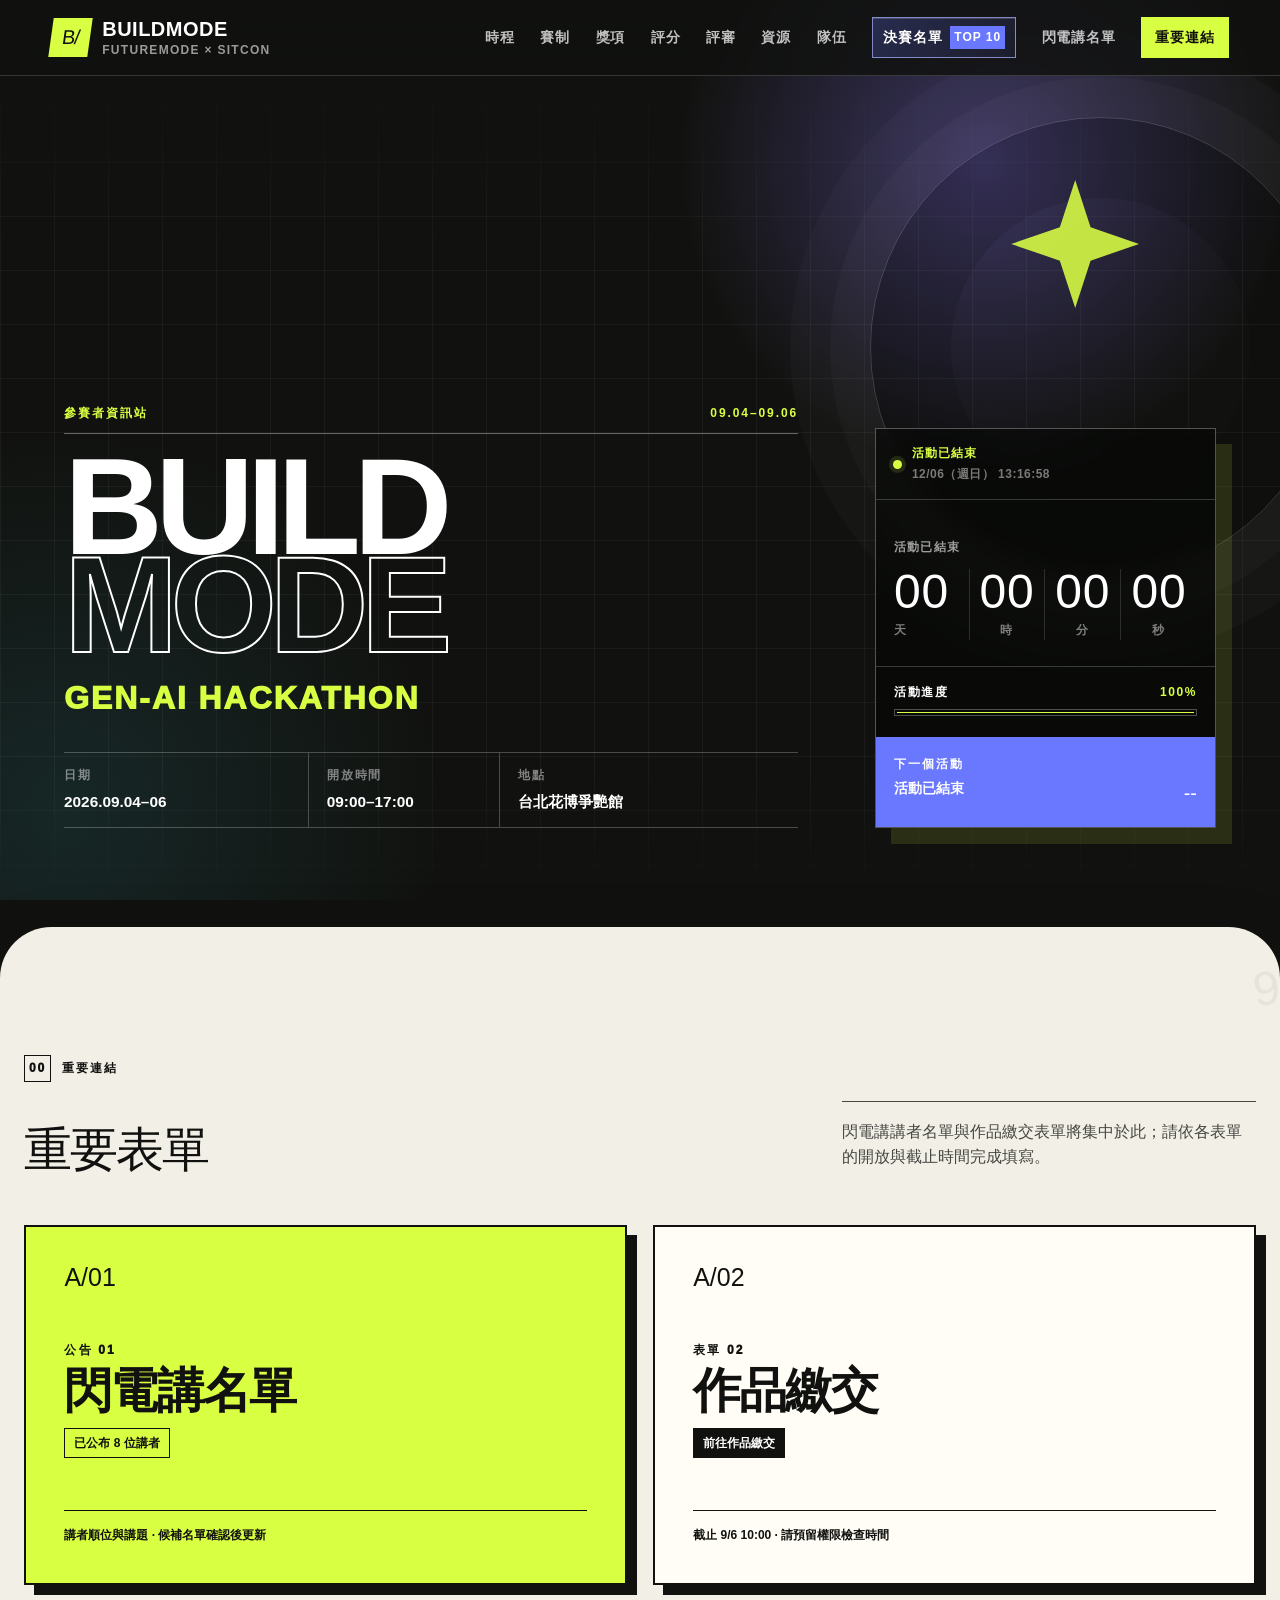
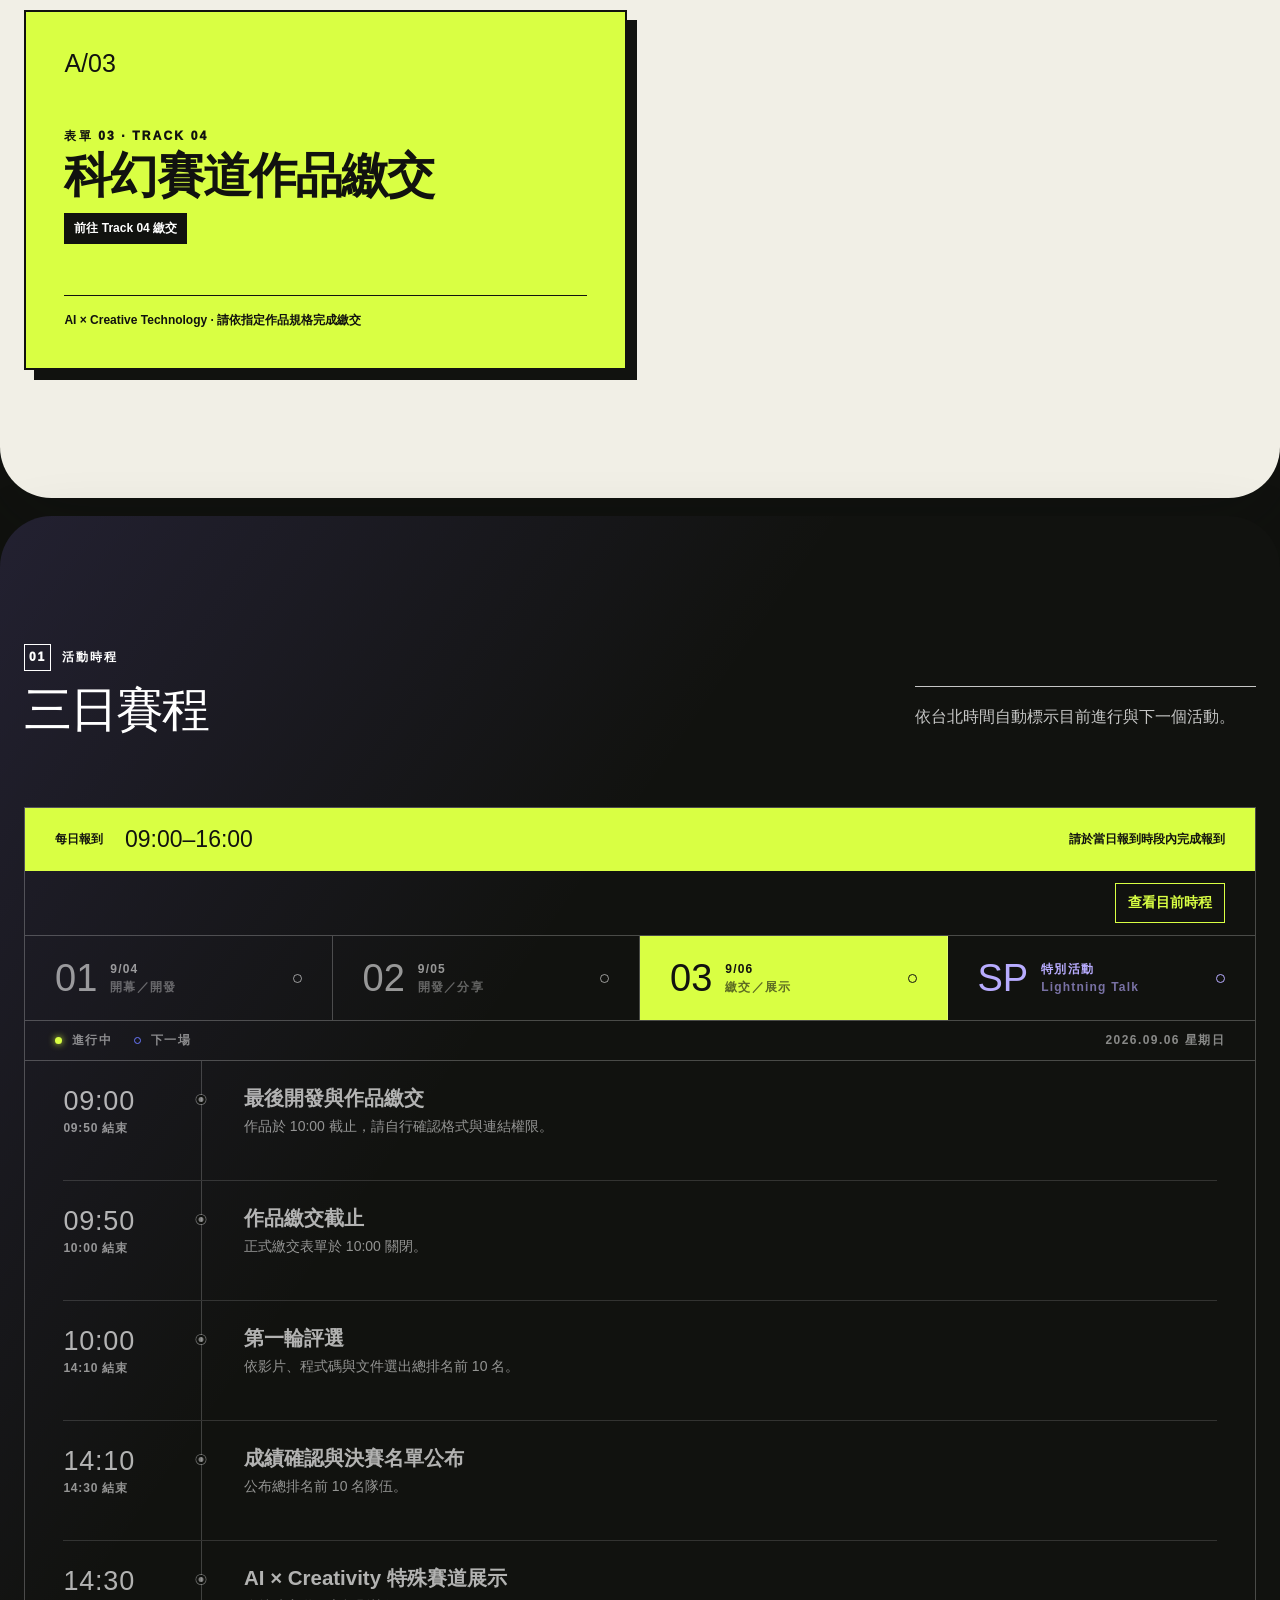
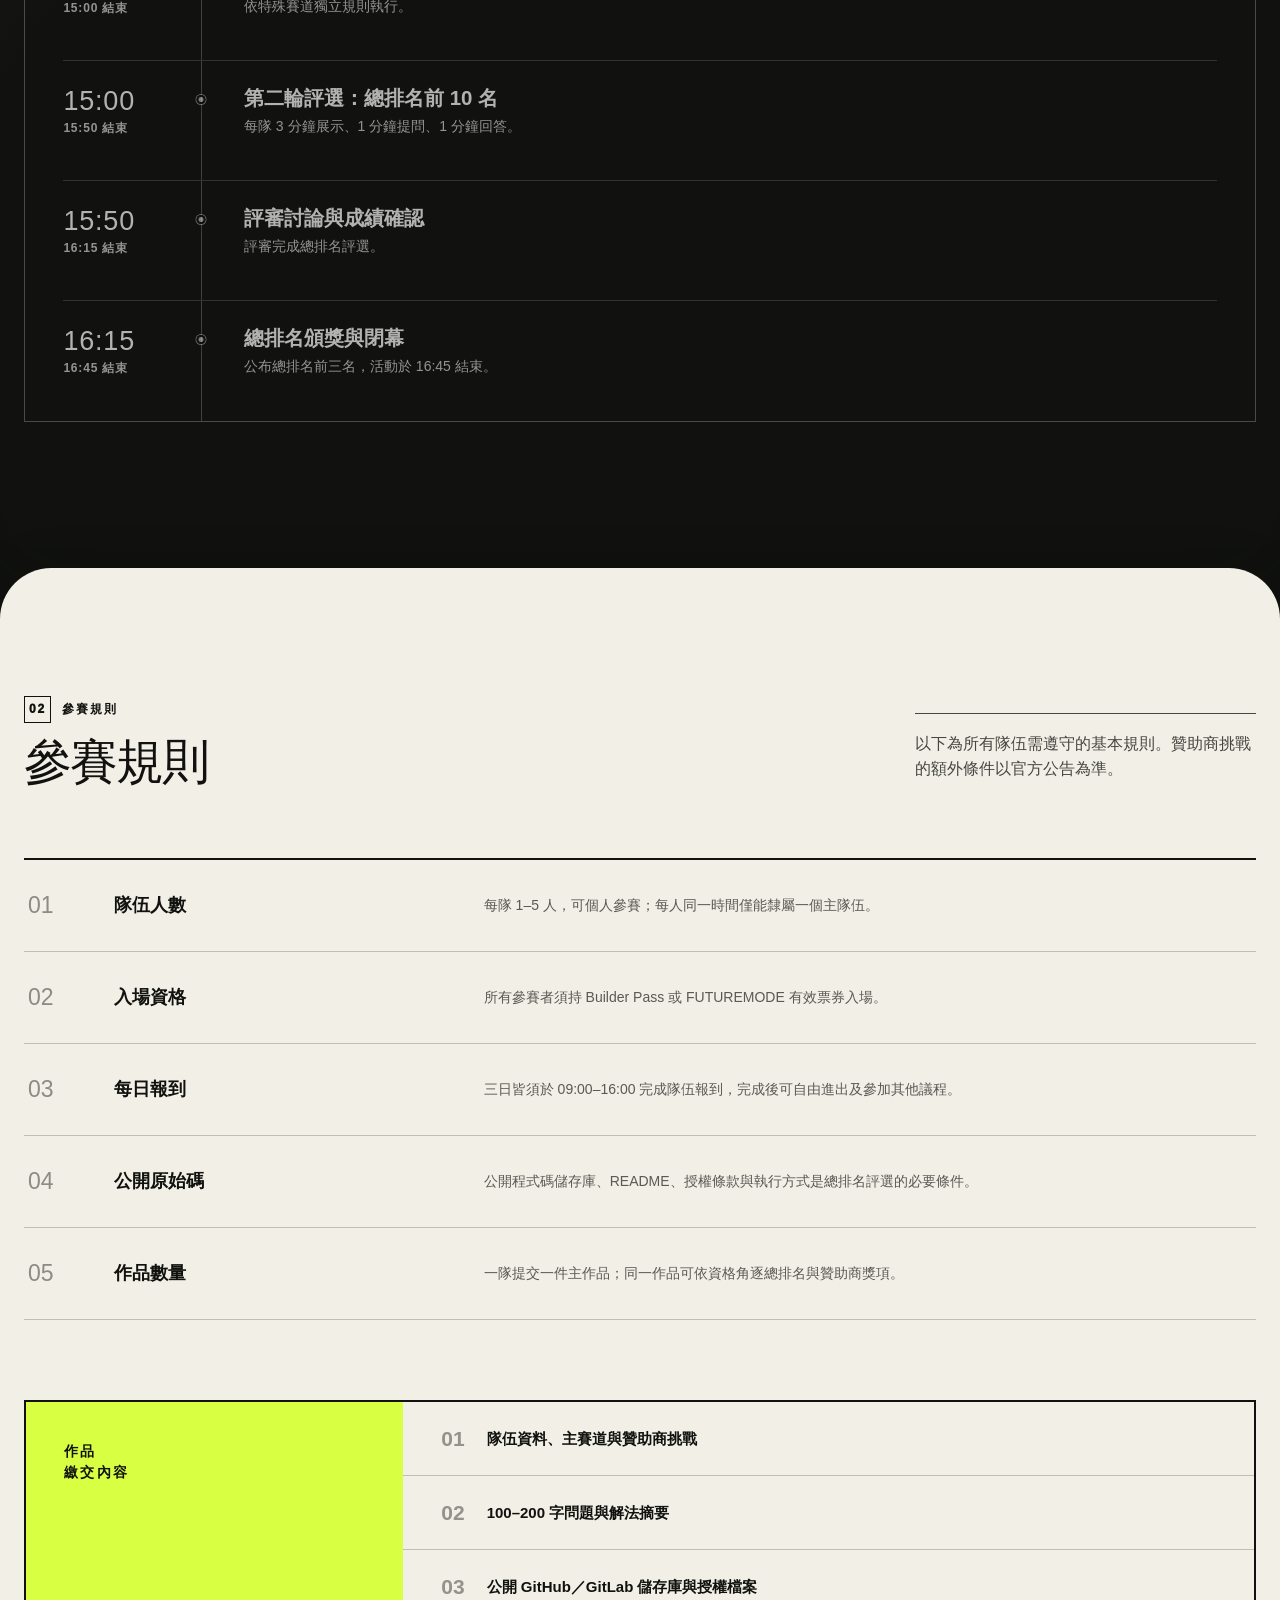
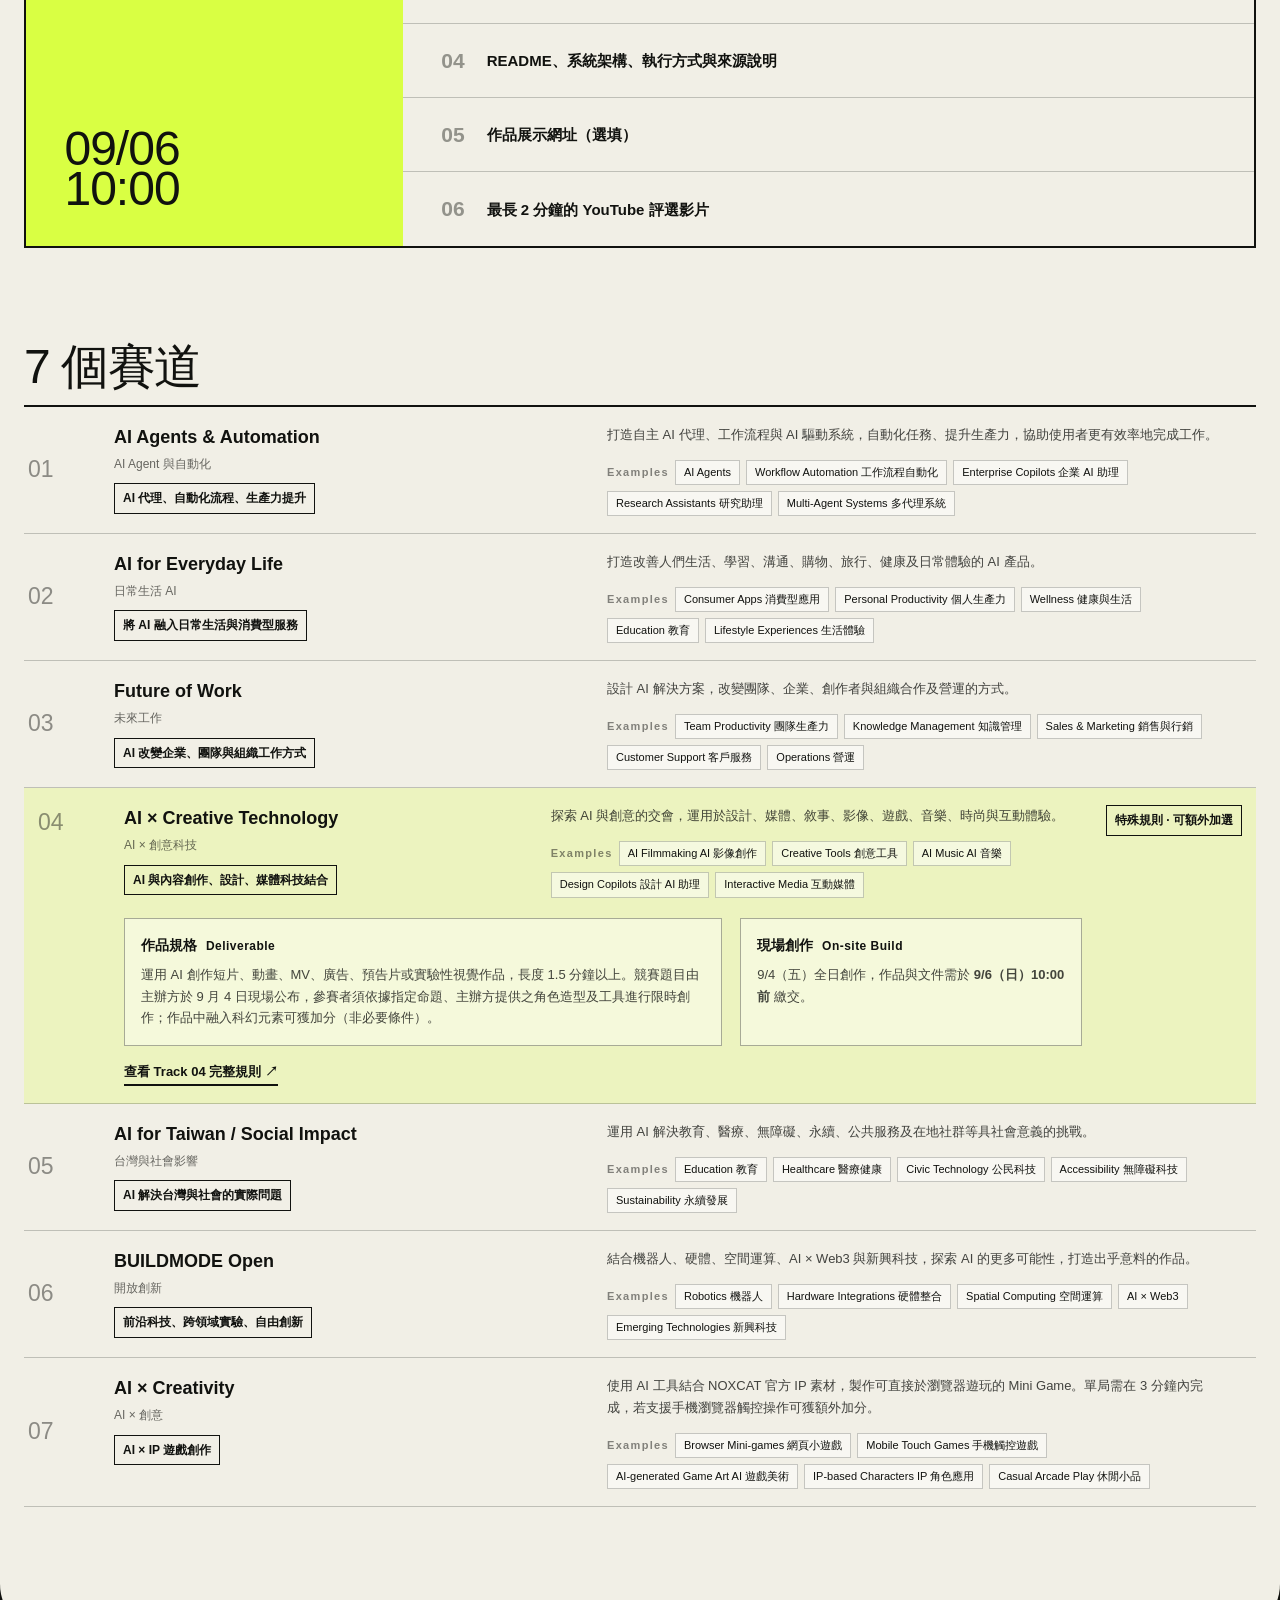
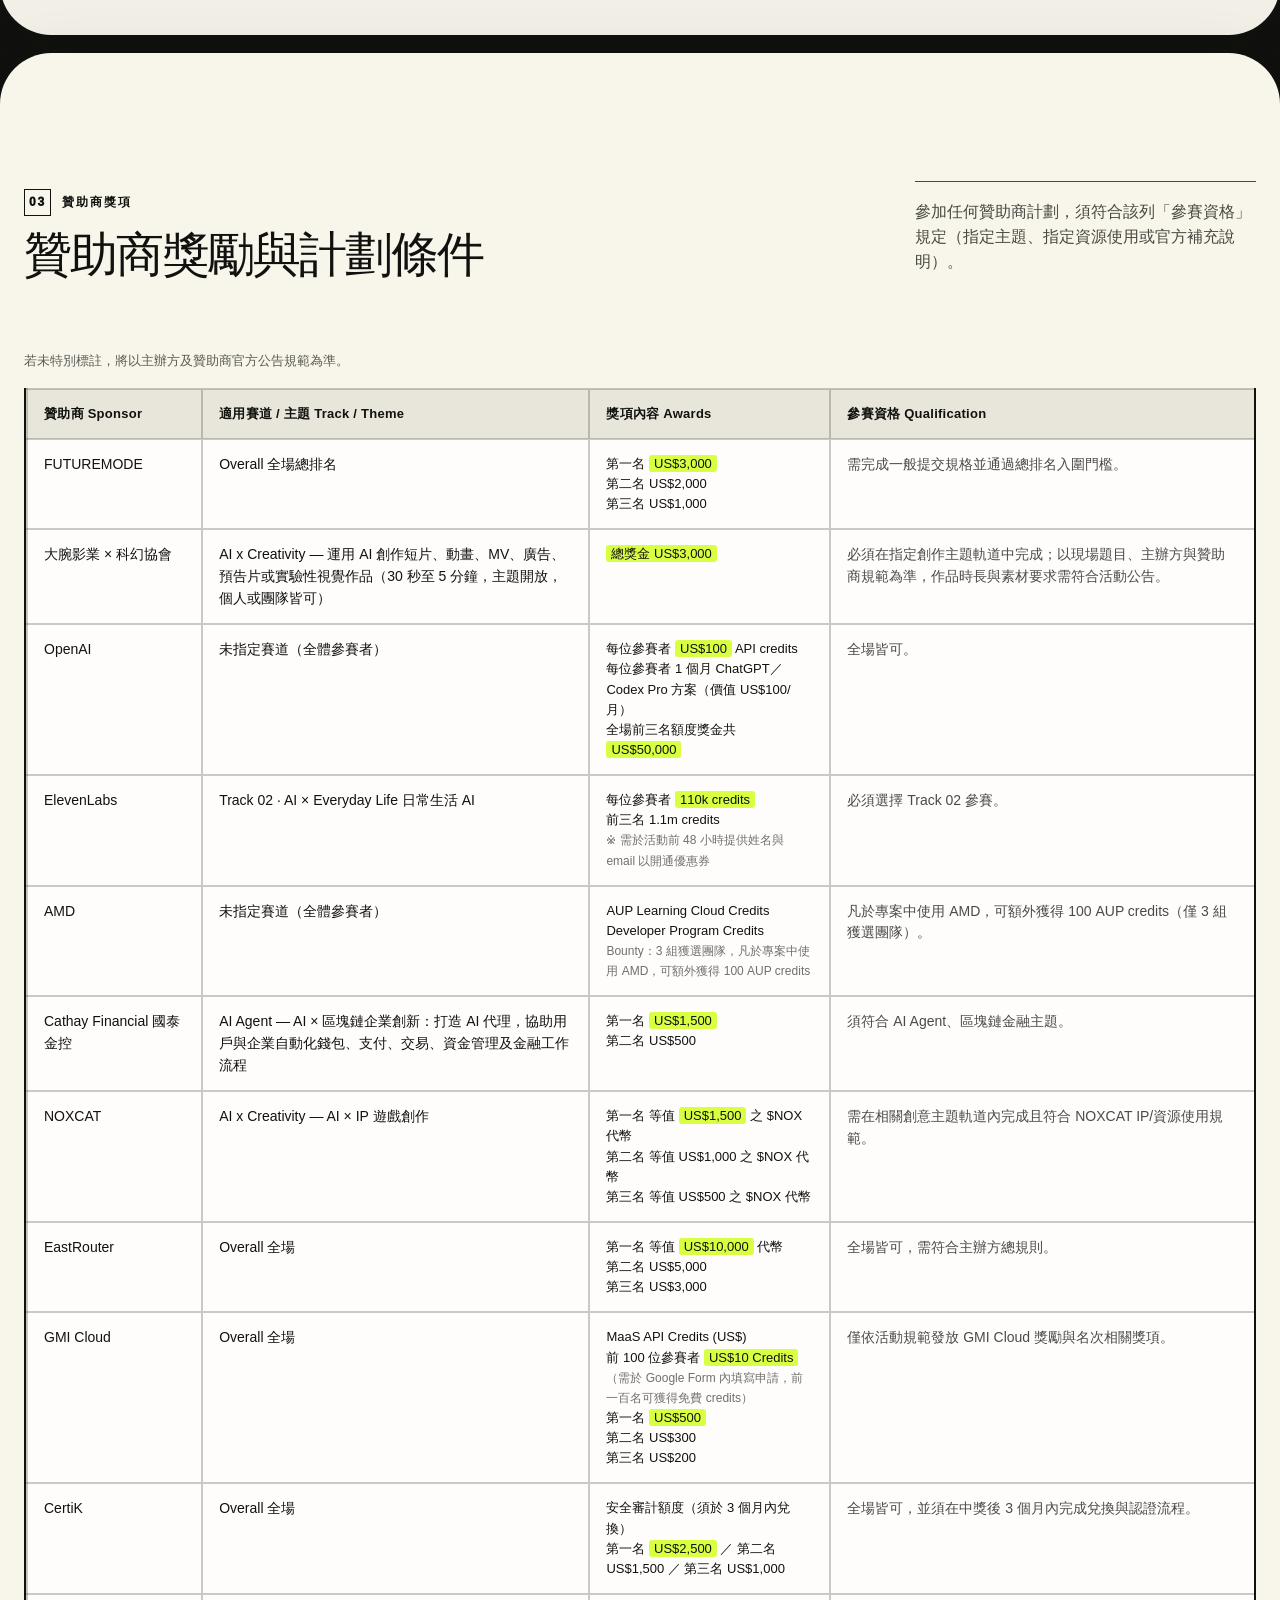
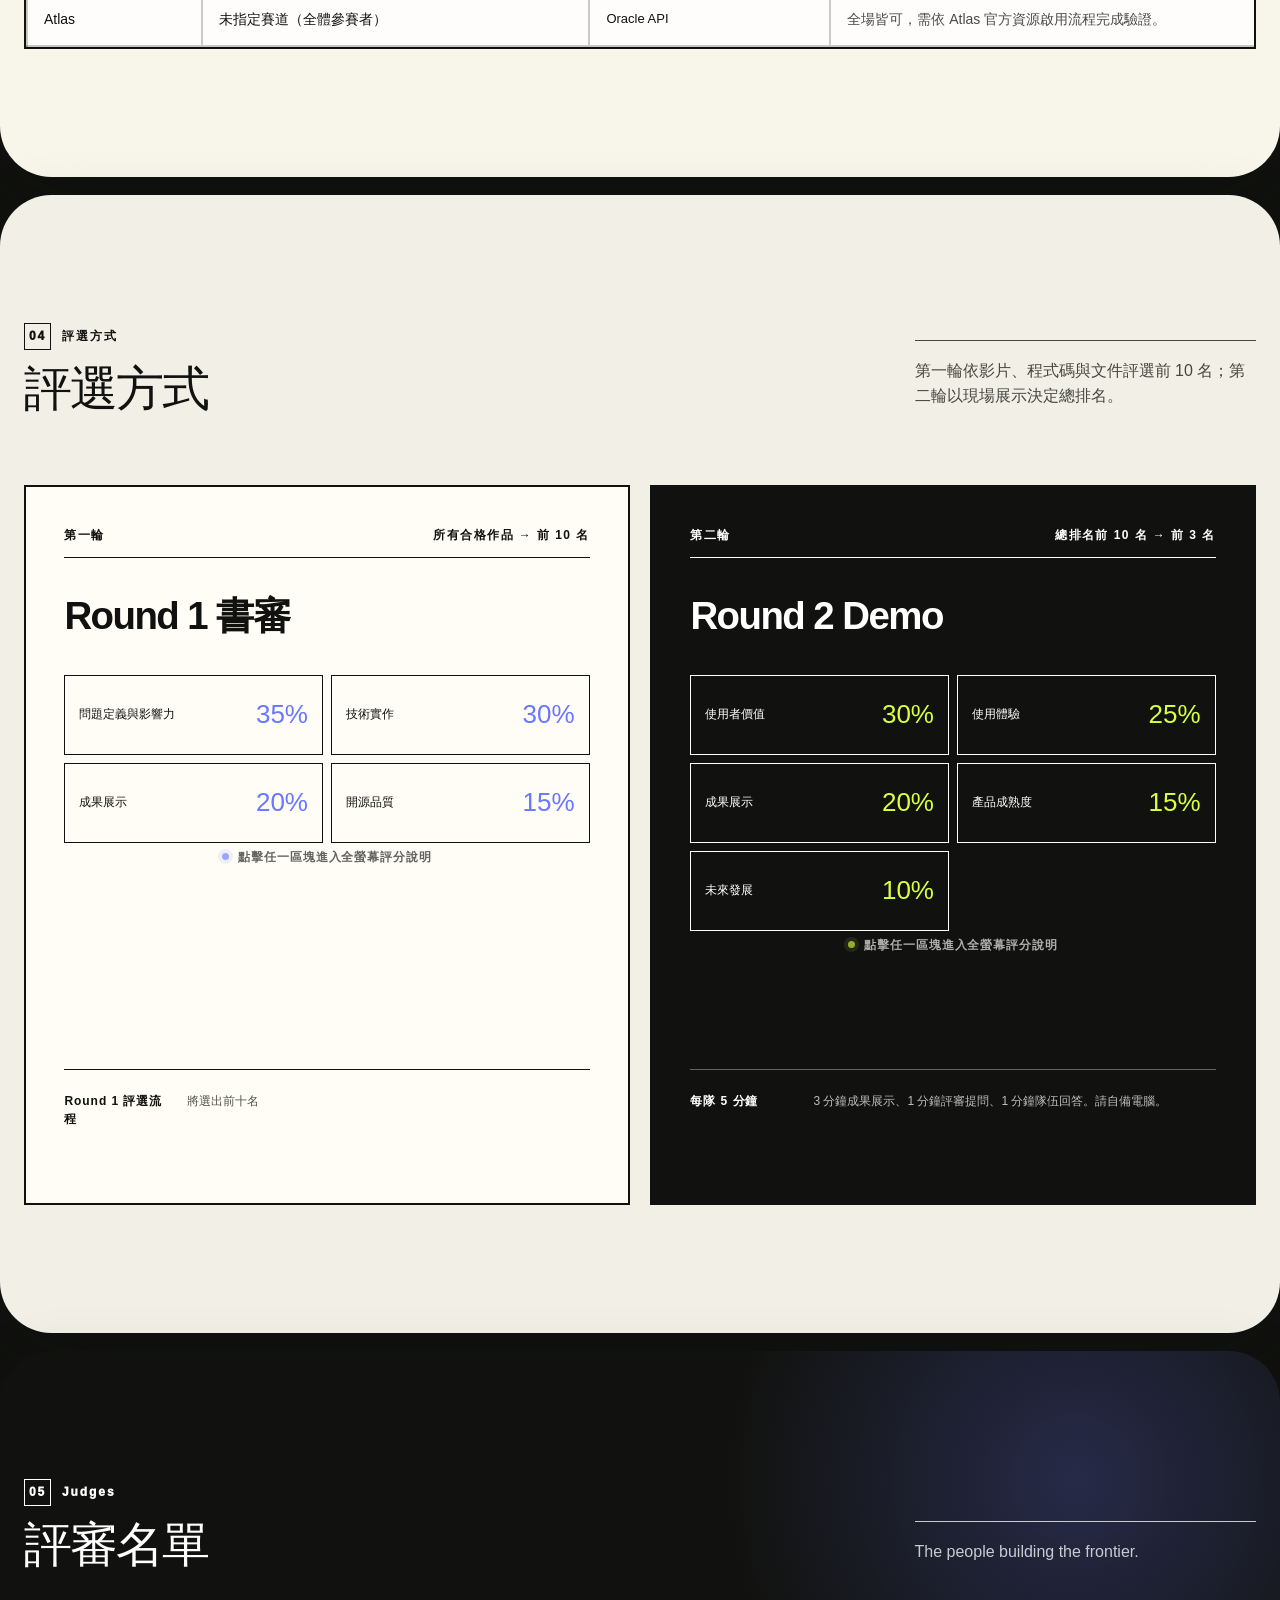
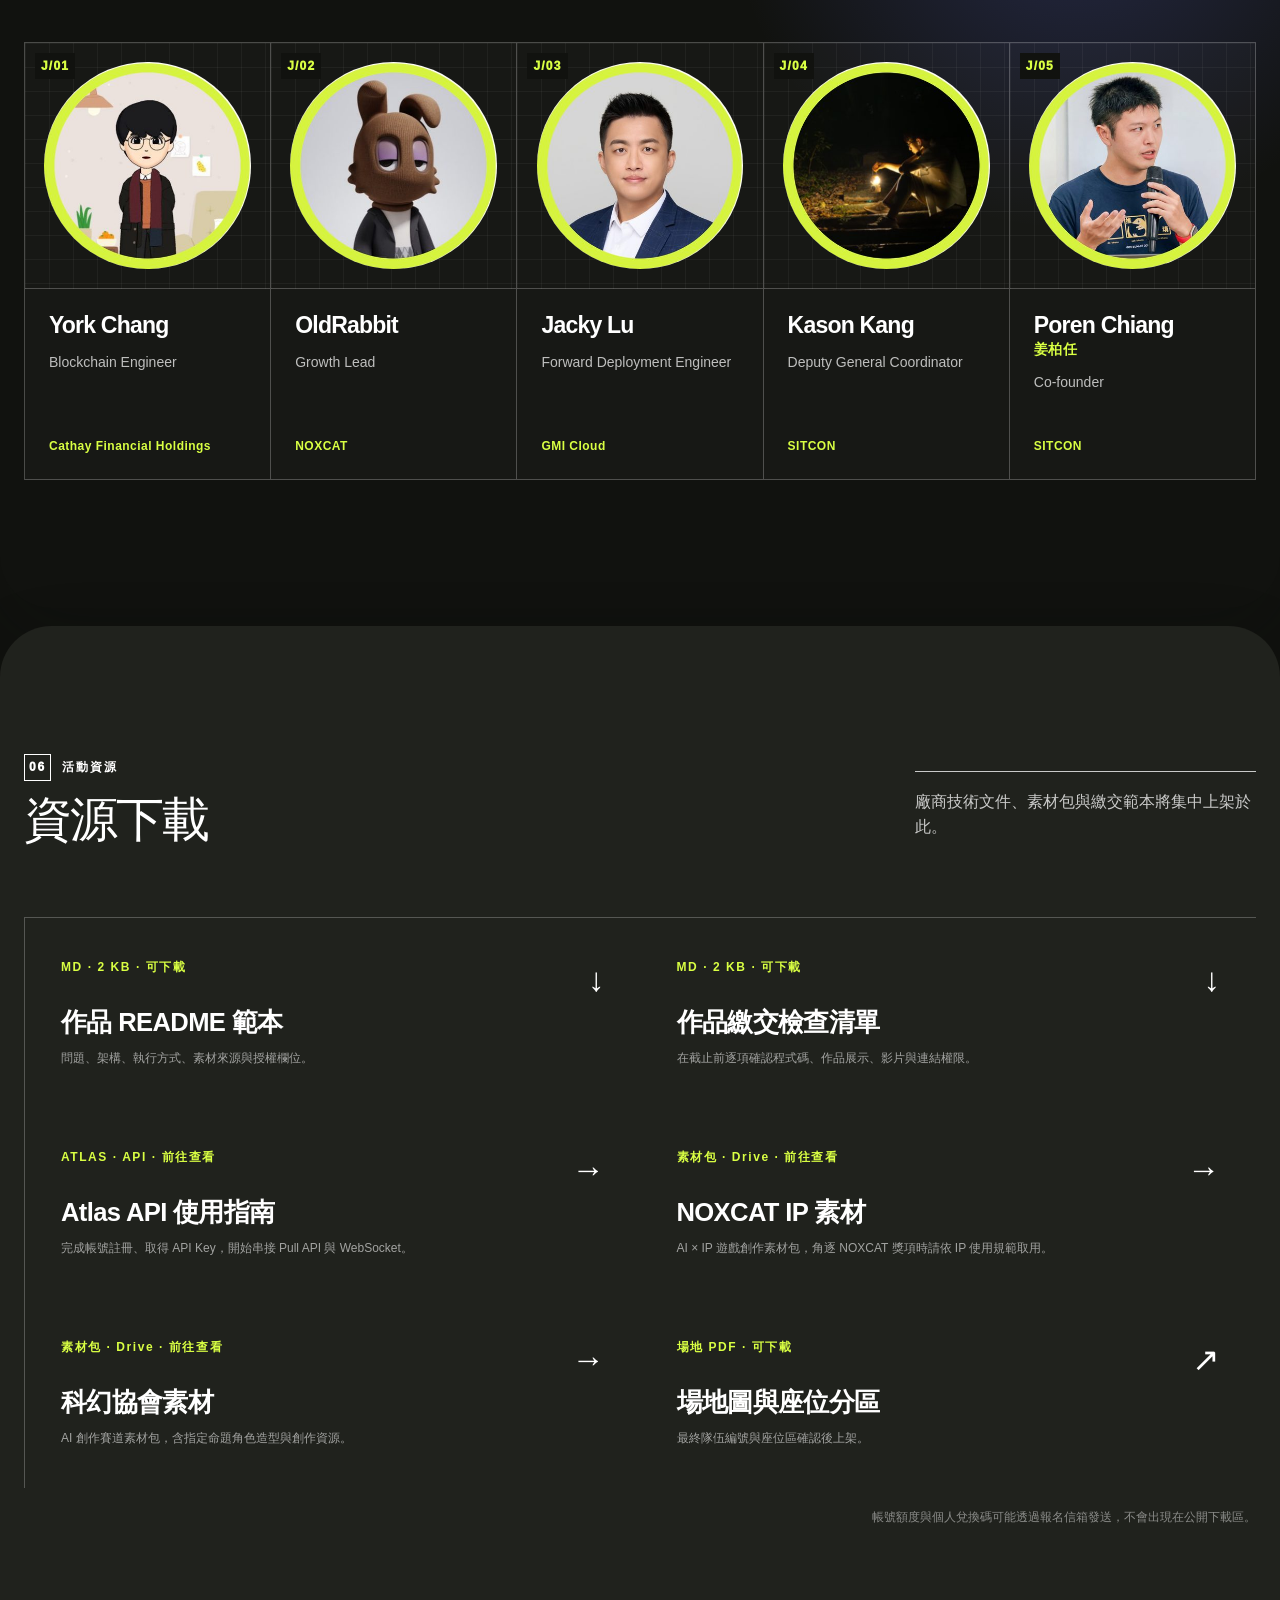
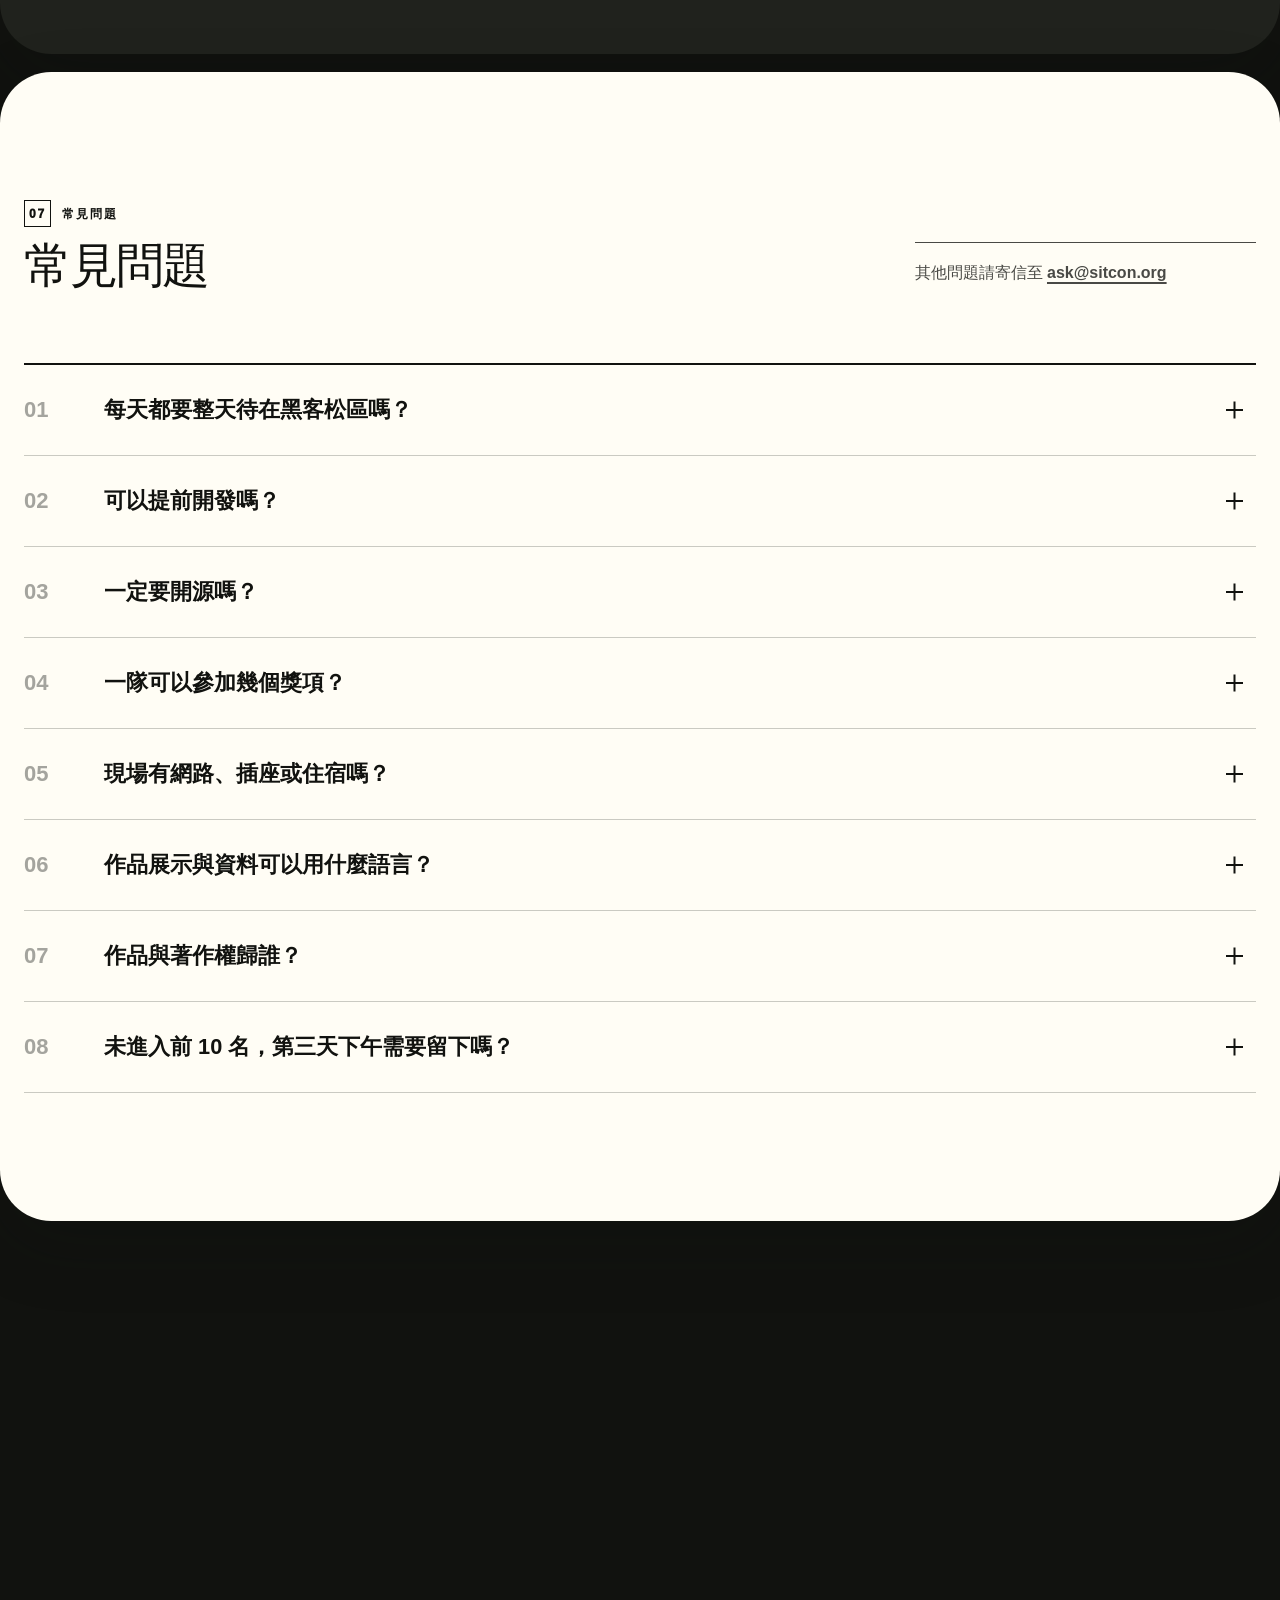
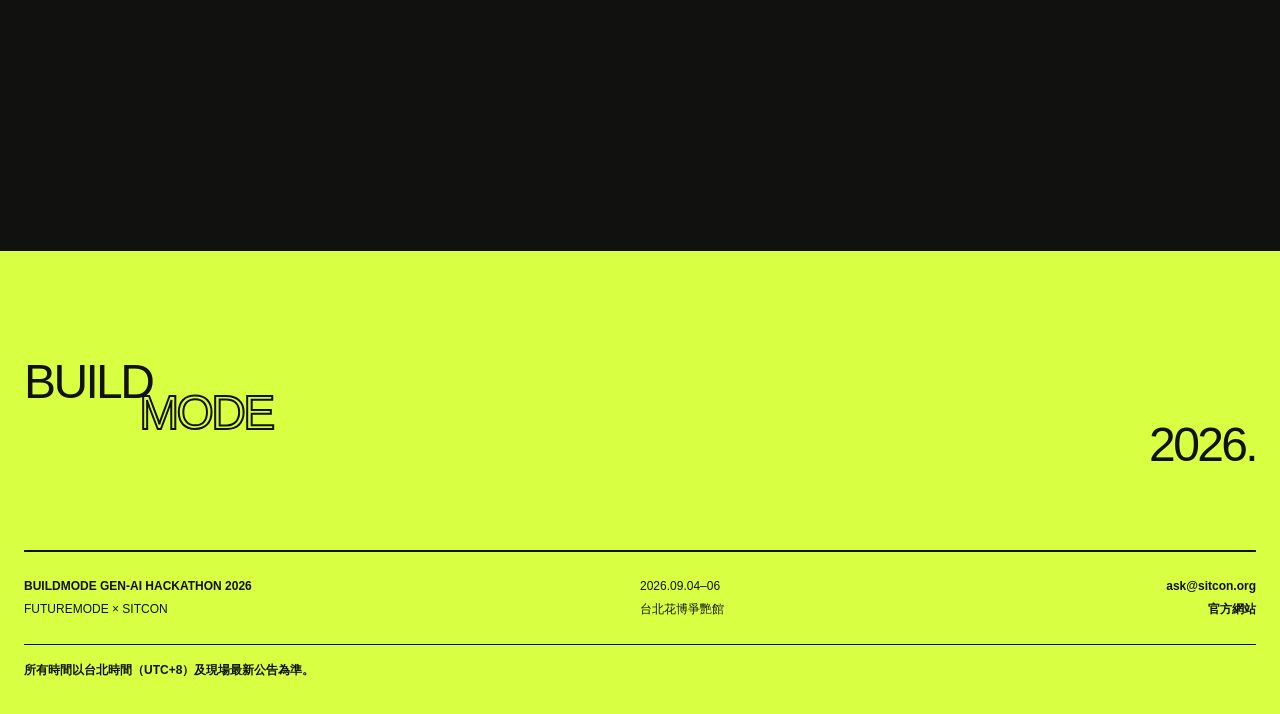
==== index.html @ 0ae7c97c "fix date" ====
<!doctype html>
<html lang="zh-Hant">
  <head>
    <meta charset="UTF-8" />
    <meta name="viewport" content="width=device-width, initial-scale=1.0" />
    <meta
      name="description"
      content="BUILDMODE GEN-AI HACKATHON 2026 參賽者資訊站：三日時程、賽制、評分、評審、隊伍與資源下載。"
    />
    <meta name="theme-color" content="#11120f" />
    <meta property="og:title" content="BUILDMODE GEN-AI HACKATHON 2026" />
    <meta
      property="og:description"
      content="9/4–9/6 台北花博爭艷館。掌握賽事進度、提交規格與現場公告。"
    />
    <title>BUILDMODE GEN-AI HACKATHON 2026｜參賽者資訊站</title>
    <link rel="stylesheet" href="styles.css" />
    <script
      src="https://cdn.jsdelivr.net/npm/animejs@4.2.2/dist/bundles/anime.umd.min.js"
      integrity="sha384-WxuE+98aTTR32yUCKdZWcpkcOiw9u2Hq1AiAnXM2Dts06K0D23kYXesJSuq1OeLZ"
      crossorigin="anonymous"
      defer
    ></script>
    <script
      src="https://cdn.jsdelivr.net/npm/lenis@1.3.11/dist/lenis.min.js"
      integrity="sha384-kdY9hFBPoAPpxcrLihsO3APivFOxtQwSeYdzFD5CIIfLurwhdMrEHhkQxZJDkxgk"
      crossorigin="anonymous"
      defer
    ></script>
    <script
      src="https://cdn.jsdelivr.net/npm/highcharts@12.4.0/highcharts.js"
      integrity="sha384-SuKJbNf5exCoReOrvlG2qOS0m8rykJbV/EpkAZqFMxqGrDETIdBotuMnz746cTPS"
      crossorigin="anonymous"
      defer
    ></script>
    <script
      src="https://cdn.jsdelivr.net/npm/highcharts@12.4.0/modules/accessibility.js"
      integrity="sha384-GZ7mS9ktCQqUKCJMHHXf3hoVyCAnzRCROYiveL6Xcs78weLv5/0by+jmYCz4CphX"
      crossorigin="anonymous"
      defer
    ></script>
    <script src="script.js" defer></script>
  </head>
  <body>
    <div id="boot-screen" class="boot-screen" aria-hidden="true" hidden>
      <div class="boot-meta"><span>FUTUREMODE × SITCON</span><span>2026</span></div>
      <strong>BUILDMODE</strong>
      <div class="boot-progress"><i></i></div>
      <small>活動資訊載入中</small>
    </div>
    <a class="skip-link" href="#main-content">跳至主要內容</a>

    <header class="site-header" data-header>
      <a class="brand" href="#top" aria-label="BUILDMODE 回到頁首">
        <span class="brand-mark" aria-hidden="true">B/</span>
        <span>
          <strong>BUILDMODE</strong>
          <small>FUTUREMODE × SITCON</small>
        </span>
      </a>
      <button class="menu-toggle" type="button" aria-expanded="false" aria-controls="site-nav">
        <span>MENU</span>
        <i aria-hidden="true"></i>
      </button>
      <nav id="site-nav" class="site-nav" aria-label="主要導覽" data-lenis-prevent>
        <a href="#schedule">時程</a>
        <a href="#rules">賽制</a>
        <a href="#bounties">獎項</a>
        <a href="#judging">評分</a>
        <a href="#judges">評審</a>
        <a href="#resources">資源</a>
        <a href="teams.html">隊伍</a>
        <a class="nav-finalists" href="finalists.html"><span>決賽名單</span><small>TOP 10</small></a>
        <a href="lightning.html">閃電講名單</a>
        <a class="nav-hot" href="#actions">重要連結</a>
      </nav>
    </header>

    <main id="main-content">
      <section id="top" class="hero" aria-labelledby="hero-title">
        <div class="hero-grid" aria-hidden="true"></div>
        <div class="hero-scan" aria-hidden="true"></div>
        <a class="anthem-easter-egg" href="anthem.html" aria-label="開啟 BUILDMODE 歌曲播放器"></a>
        <div class="hero-copy">
          <div class="eyebrow"><span>參賽者資訊站</span><span>09.04–09.06</span></div>
          <h1 id="hero-title">
            <span>BUILD</span><span>MODE</span>
            <em>GEN-AI HACKATHON</em>
          </h1>
          <div class="hero-meta" aria-label="活動資訊">
            <div><small>日期</small><strong>2026.09.04–06</strong></div>
            <div><small>開放時間</small><strong>09:00–17:00</strong></div>
            <div><small>地點</small><strong>台北花博爭艷館</strong></div>
          </div>
        </div>

        <aside class="mission-control" aria-label="賽事即時狀態">
          <div class="control-head">
            <span class="live-dot" aria-hidden="true"></span>
            <span id="event-phase">活動尚未開始</span>
            <time id="taipei-clock" datetime="">台北時間載入中</time>
          </div>
          <div class="countdown" id="countdown">
            <span class="countdown-label">距離第一天開場</span>
            <div class="countdown-units">
              <span><b data-count="days">00</b><small>天</small></span>
              <span><b data-count="hours">00</b><small>時</small></span>
              <span><b data-count="minutes">00</b><small>分</small></span>
              <span><b data-count="seconds">00</b><small>秒</small></span>
            </div>
          </div>
          <div class="event-progress">
            <div><span>活動進度</span><b id="progress-value">0%</b></div>
            <div class="progress-track"><i id="progress-bar"></i></div>
          </div>
          <a class="next-up" href="#schedule">
            <small>下一個活動</small>
            <strong id="next-event">讀取賽程中</strong>
            <span id="next-event-time">--:--</span>
          </a>
        </aside>
      </section>

      <div class="portal-stack scroll-stack" data-scroll-stack>
        <div class="scroll-stack-inner">
      <section id="actions" class="action-zone section-pad scroll-stack-card" aria-labelledby="actions-title">
        <div class="section-kicker"><span>00</span> 重要連結</div>
        <div class="action-heading">
          <div>
          <h2 id="actions-title">重要表單</h2>
        </div>
          <p>
            閃電講講者名單與作品繳交表單將集中於此；請依各表單的開放與截止時間完成填寫。
          </p>
        </div>
        <div class="action-grid">
          <a class="action-card action-card--acid" href="lightning.html">
            <span class="action-no">A/01</span>
            <span class="action-main">
              <small>公告 01</small>
              <strong>閃電講名單</strong>
              <em>已公布 8 位講者</em>
            </span>
            <span class="action-meta">講者順位與講題 · 候補名單確認後更新</span>
          </a>
          <a id="submission-action" class="action-card action-card--orange" href="#" aria-disabled="true">
            <span class="action-no">A/02</span>
            <span class="action-main">
              <small>表單 02</small>
              <strong>作品繳交</strong>
              <em data-action-state>12:30 開放 · 倒數</em>
            </span>
            <span class="action-meta">截止 9/6 10:00 · 請預留權限檢查時間</span>
          </a>
          <a id="track4-submission-action" class="action-card action-card--acid" href="#" aria-disabled="true">
            <span class="action-no">A/03</span>
            <span class="action-main">
              <small>表單 03 · TRACK 04</small>
              <strong>科幻賽道作品繳交</strong>
              <em data-action-state>12:30 開放 · 倒數</em>
            </span>
            <span class="action-meta">AI × Creative Technology · 請依指定作品規格完成繳交</span>
          </a>
        </div>
      </section>

      <section id="schedule" class="schedule section-pad scroll-stack-card" aria-labelledby="schedule-title">
        <div class="section-heading section-heading--light">
          <div>
            <div class="section-kicker"><span>01</span> 活動時程</div>
            <h2 id="schedule-title">三日賽程</h2>
          </div>
          <p>依台北時間自動標示目前進行與下一個活動。</p>
        </div>
        <div class="schedule-shell">
          <div class="schedule-notice">
            <strong>每日報到</strong><b>09:00–16:00</b><span>請於當日報到時段內完成報到</span>
          </div>
          <div class="schedule-controls">
            <button id="schedule-now" type="button">查看目前時程</button>
          </div>
          <div id="day-tabs" class="day-tabs" role="tablist" aria-label="選擇活動日期"></div>
          <div class="schedule-statusbar">
            <span><i class="legend-live"></i> 進行中</span>
            <span><i class="legend-next"></i> 下一場</span>
            <span id="schedule-date">2026.09.04 FRI</span>
          </div>
          <div id="timeline" class="timeline" role="tabpanel"></div>
        </div>
      </section>

      <section id="rules" class="rules section-pad scroll-stack-card" aria-labelledby="rules-title">
        <div class="section-heading">
          <div>
            <div class="section-kicker"><span>02</span> 參賽規則</div>
            <h2 id="rules-title">參賽規則</h2>
          </div>
          <p>以下為所有隊伍需遵守的基本規則。贊助商挑戰的額外條件以官方公告為準。</p>
        </div>
        <ul class="rule-list">
          <li><span>01</span><strong>隊伍人數</strong><p>每隊 1–5 人，可個人參賽；每人同一時間僅能隸屬一個主隊伍。</p></li>
          <li><span>02</span><strong>入場資格</strong><p>所有參賽者須持 Builder Pass 或 FUTUREMODE 有效票券入場。</p></li>
          <li><span>03</span><strong>每日報到</strong><p>三日皆須於 09:00–16:00 完成隊伍報到，完成後可自由進出及參加其他議程。</p></li>
          <li><span>04</span><strong>公開原始碼</strong><p>公開程式碼儲存庫、README、授權條款與執行方式是總排名評選的必要條件。</p></li>
          <li><span>05</span><strong>作品數量</strong><p>一隊提交一件主作品；同一作品可依資格角逐總排名與贊助商獎項。</p></li>
        </ul>

        <div class="submission-spec">
          <div class="spec-title">
            <span>作品<br />繳交內容</span>
            <b>09/06<br />10:00</b>
          </div>
          <ol>
            <li><span>01</span>隊伍資料、主賽道與贊助商挑戰</li>
            <li><span>02</span>100–200 字問題與解法摘要</li>
            <li><span>03</span>公開 GitHub／GitLab 儲存庫與授權檔案</li>
            <li><span>04</span>README、系統架構、執行方式與來源說明</li>
            <li><span>05</span>作品展示網址（選填）</li>
            <li><span>06</span>最長 2 分鐘的 YouTube 評選影片</li>
          </ol>
        </div>

        <div class="tracks" aria-labelledby="tracks-title">
          <div class="tracks-head">
            <h3 id="tracks-title">7 個賽道</h3>
          </div>
          <ol class="track-list">
            <li>
              <b>01</b>
              <div class="track-cell">
                <div>
                  <h4>AI Agents &amp; Automation</h4>
                  <p>AI Agent 與自動化</p>
                  <em>AI 代理、自動化流程、生產力提升</em>
                </div>
                <div class="track-desc">
                  <p>打造自主 AI 代理、工作流程與 AI 驅動系統，自動化任務、提升生產力，協助使用者更有效率地完成工作。</p>
                  <div class="track-examples">
                    <small>Examples</small>
                    <span>AI Agents</span>
                    <span>Workflow Automation 工作流程自動化</span>
                    <span>Enterprise Copilots 企業 AI 助理</span>
                    <span>Research Assistants 研究助理</span>
                    <span>Multi-Agent Systems 多代理系統</span>
                  </div>
                </div>
              </div>
            </li>
            <li>
              <b>02</b>
              <div class="track-cell">
                <div>
                  <h4>AI for Everyday Life</h4>
                  <p>日常生活 AI</p>
                  <em>將 AI 融入日常生活與消費型服務</em>
                </div>
                <div class="track-desc">
                  <p>打造改善人們生活、學習、溝通、購物、旅行、健康及日常體驗的 AI 產品。</p>
                  <div class="track-examples">
                    <small>Examples</small>
                    <span>Consumer Apps 消費型應用</span>
                    <span>Personal Productivity 個人生產力</span>
                    <span>Wellness 健康與生活</span>
                    <span>Education 教育</span>
                    <span>Lifestyle Experiences 生活體驗</span>
                  </div>
                </div>
              </div>
            </li>
            <li>
              <b>03</b>
              <div class="track-cell">
                <div>
                  <h4>Future of Work</h4>
                  <p>未來工作</p>
                  <em>AI 改變企業、團隊與組織工作方式</em>
                </div>
                <div class="track-desc">
                  <p>設計 AI 解決方案，改變團隊、企業、創作者與組織合作及營運的方式。</p>
                  <div class="track-examples">
                    <small>Examples</small>
                    <span>Team Productivity 團隊生產力</span>
                    <span>Knowledge Management 知識管理</span>
                    <span>Sales &amp; Marketing 銷售與行銷</span>
                    <span>Customer Support 客戶服務</span>
                    <span>Operations 營運</span>
                  </div>
                </div>
              </div>
            </li>
            <li class="is-special">
              <b>04</b>
              <div class="track-special-content">
                <div class="track-cell">
                  <div>
                    <h4>AI × Creative Technology</h4>
                    <p>AI × 創意科技</p>
                    <em>AI 與內容創作、設計、媒體科技結合</em>
                  </div>
                  <div class="track-desc">
                    <p>探索 AI 與創意的交會，運用於設計、媒體、敘事、影像、遊戲、音樂、時尚與互動體驗。</p>
                    <div class="track-examples">
                      <small>Examples</small>
                      <span>AI Filmmaking AI 影像創作</span>
                      <span>Creative Tools 創意工具</span>
                      <span>AI Music AI 音樂</span>
                      <span>Design Copilots 設計 AI 助理</span>
                      <span>Interactive Media 互動媒體</span>
                    </div>
                  </div>
                </div>
                <div class="track-special-rules">
                  <div>
                    <strong>作品規格 <small>Deliverable</small></strong>
                    <p>運用 AI 創作短片、動畫、MV、廣告、預告片或實驗性視覺作品，長度 1.5 分鐘以上。競賽題目由主辦方於 9 月 4 日現場公布，參賽者須依據指定命題、主辦方提供之角色造型及工具進行限時創作；作品中融入科幻元素可獲加分（非必要條件）。</p>
                  </div>
                  <div>
                    <strong>現場創作 <small>On-site Build</small></strong>
                    <p>9/4（五）全日創作，作品與文件需於 <strong class="track-special-deadline">9/6（日）10:00 前</strong>繳交。</p>
                  </div>
                </div>
                <a href="https://www.futuremode.xyz/hackathon-track04" target="_blank" rel="noreferrer">查看 Track 04 完整規則 ↗</a>
              </div>
              <em>特殊規則 · 可額外加選</em>
            </li>
            <li>
              <b>05</b>
              <div class="track-cell">
                <div>
                  <h4>AI for Taiwan / Social Impact</h4>
                  <p>台灣與社會影響</p>
                  <em>AI 解決台灣與社會的實際問題</em>
                </div>
                <div class="track-desc">
                  <p>運用 AI 解決教育、醫療、無障礙、永續、公共服務及在地社群等具社會意義的挑戰。</p>
                  <div class="track-examples">
                    <small>Examples</small>
                    <span>Education 教育</span>
                    <span>Healthcare 醫療健康</span>
                    <span>Civic Technology 公民科技</span>
                    <span>Accessibility 無障礙科技</span>
                    <span>Sustainability 永續發展</span>
                  </div>
                </div>
              </div>
            </li>
            <li>
              <b>06</b>
              <div class="track-cell">
                <div>
                  <h4>BUILDMODE Open</h4>
                  <p>開放創新</p>
                  <em>前沿科技、跨領域實驗、自由創新</em>
                </div>
                <div class="track-desc">
                  <p>結合機器人、硬體、空間運算、AI × Web3 與新興科技，探索 AI 的更多可能性，打造出乎意料的作品。</p>
                  <div class="track-examples">
                    <small>Examples</small>
                    <span>Robotics 機器人</span>
                    <span>Hardware Integrations 硬體整合</span>
                    <span>Spatial Computing 空間運算</span>
                    <span>AI × Web3</span>
                    <span>Emerging Technologies 新興科技</span>
                  </div>
                </div>
              </div>
            </li>
            <li>
              <b>07</b>
              <div class="track-cell">
                <div>
                  <h4>AI × Creativity</h4>
                  <p>AI × 創意</p>
                  <em>AI × IP 遊戲創作</em>
                </div>
                <div class="track-desc">
                  <p>使用 AI 工具結合 NOXCAT 官方 IP 素材，製作可直接於瀏覽器遊玩的 Mini Game。單局需在 3 分鐘內完成，若支援手機瀏覽器觸控操作可獲額外加分。</p>
                  <div class="track-examples">
                    <small>Examples</small>
                    <span>Browser Mini-games 網頁小遊戲</span>
                    <span>Mobile Touch Games 手機觸控遊戲</span>
                    <span>AI-generated Game Art AI 遊戲美術</span>
                    <span>IP-based Characters IP 角色應用</span>
                    <span>Casual Arcade Play 休閒小品</span>
                  </div>
                </div>
              </div>
            </li>
          </ol>
        </div>
      </section>

      <section id="bounties" class="bounties section-pad scroll-stack-card" aria-labelledby="bounties-title">
        <div class="section-heading">
          <div>
            <div class="section-kicker"><span>03</span> 贊助商獎項</div>
            <h2 id="bounties-title">贊助商獎勵與計劃條件</h2>
          </div>
          <p>參加任何贊助商計劃，須符合該列「參賽資格」規定（指定主題、指定資源使用或官方補充說明）。</p>
        </div>
        <p class="bounty-note">若未特別標註，將以主辦方及贊助商官方公告規範為準。</p>
        <div class="bounty-table-wrap">
          <table class="bounties-table">
            <thead>
              <tr>
                <th>贊助商 Sponsor</th>
                <th>適用賽道 / 主題 Track / Theme</th>
                <th>獎項內容 Awards</th>
                <th>參賽資格 Qualification</th>
              </tr>
            </thead>
            <tbody>
              <tr>
                <td>FUTUREMODE</td>
                <td>Overall 全場總排名</td>
                <td class="amt-cell">第一名 <span class="hl">US$3,000</span><br />第二名 US$2,000<br />第三名 US$1,000</td>
                <td class="bounty-qual">需完成一般提交規格並通過總排名入圍門檻。</td>
              </tr>
              <tr>
                <td>大腕影業 × 科幻協會</td>
                <td>AI x Creativity — 運用 AI 創作短片、動畫、MV、廣告、預告片或實驗性視覺作品（30 秒至 5 分鐘，主題開放，個人或團隊皆可）</td>
                <td class="amt-cell"><span class="hl">總獎金 US$3,000</span></td>
                <td class="bounty-qual">必須在指定創作主題軌道中完成；以現場題目、主辦方與贊助商規範為準，作品時長與素材要求需符合活動公告。</td>
              </tr>
              <tr>
                <td>OpenAI</td>
                <td>未指定賽道（全體參賽者）</td>
                <td class="amt-cell">每位參賽者 <span class="hl">US$100</span> API credits<br />每位參賽者 1 個月 ChatGPT／Codex Pro 方案（價值 US$100/月）<br />全場前三名額度獎金共 <span class="hl">US$50,000</span></td>
                <td class="bounty-qual">全場皆可。</td>
              </tr>
              <tr>
                <td>ElevenLabs</td>
                <td>Track 02 · AI × Everyday Life <span lang="zh-Hant">日常生活 AI</span></td>
                <td class="amt-cell">每位參賽者 <span class="hl">110k credits</span><br />前三名 1.1m credits<br /><span style="opacity:0.6;font-size:12px">※ 需於活動前 48 小時提供姓名與 email 以開通優惠券</span></td>
                <td class="bounty-qual">必須選擇 Track 02 參賽。</td>
              </tr>
              <tr>
                <td>AMD</td>
                <td>未指定賽道（全體參賽者）</td>
                <td class="amt-cell">AUP Learning Cloud Credits<br />Developer Program Credits<br /><span style="opacity:0.6;font-size:12px">Bounty：3 組獲選團隊，凡於專案中使用 AMD，可額外獲得 100 AUP credits</span></td>
                <td class="bounty-qual">凡於專案中使用 AMD，可額外獲得 100 AUP credits（僅 3 組獲選團隊）。</td>
              </tr>
              <tr>
                <td>Cathay Financial 國泰金控</td>
                <td>AI Agent — AI × 區塊鏈企業創新：打造 AI 代理，協助用戶與企業自動化錢包、支付、交易、資金管理及金融工作流程</td>
                <td class="amt-cell">第一名 <span class="hl">US$1,500</span><br />第二名 US$500</td>
                <td class="bounty-qual">須符合 AI Agent、區塊鏈金融主題。</td>
              </tr>
              <tr>
                <td>NOXCAT</td>
                <td>AI x Creativity — AI × IP 遊戲創作</td>
                <td class="amt-cell">第一名 等值 <span class="hl">US$1,500</span> 之 $NOX 代幣<br />第二名 等值 US$1,000 之 $NOX 代幣<br />第三名 等值 US$500 之 $NOX 代幣</td>
                <td class="bounty-qual">需在相關創意主題軌道內完成且符合 NOXCAT IP/資源使用規範。</td>
              </tr>
              <tr>
                <td>EastRouter</td>
                <td>Overall 全場</td>
                <td class="amt-cell">第一名 等值 <span class="hl">US$10,000</span> 代幣<br />第二名 US$5,000<br />第三名 US$3,000</td>
                <td class="bounty-qual">全場皆可，需符合主辦方總規則。</td>
              </tr>
              <tr>
                <td>GMI Cloud</td>
                <td>Overall 全場</td>
                <td class="amt-cell">MaaS API Credits (US$)<br />前 100 位參賽者 <span class="hl">US$10 Credits</span><br /><span style="opacity:0.6;font-size:12px">（需於 Google Form 內填寫申請，前一百名可獲得免費 credits）</span><br />第一名 <span class="hl">US$500</span><br />第二名 US$300<br />第三名 US$200</td>
                <td class="bounty-qual">僅依活動規範發放 GMI Cloud 獎勵與名次相關獎項。</td>
              </tr>
              <tr>
                <td>CertiK</td>
                <td>Overall 全場</td>
                <td class="amt-cell">安全審計額度（須於 3 個月內兌換）<br />第一名 <span class="hl">US$2,500</span> ／ 第二名 US$1,500 ／ 第三名 US$1,000</td>
                <td class="bounty-qual">全場皆可，並須在中獎後 3 個月內完成兌換與認證流程。</td>
              </tr>
              <tr>
                <td>Atlas</td>
                <td>未指定賽道（全體參賽者）</td>
                <td class="amt-cell">Oracle API</td>
                <td class="bounty-qual">全場皆可，需依 Atlas 官方資源啟用流程完成驗證。</td>
              </tr>
            </tbody>
          </table>
        </div>
      </section>

      <section id="judging" class="judging section-pad scroll-stack-card" aria-labelledby="judging-title">
        <div class="section-heading">
          <div>
            <div class="section-kicker"><span>04</span> 評選方式</div>
            <h2 id="judging-title">評選方式</h2>
          </div>
          <p>第一輪依影片、程式碼與文件評選前 10 名；第二輪以現場展示決定總排名。</p>
        </div>
        <div class="rounds">
          <article class="round-card">
            <header><span>第一輪</span><strong>所有合格作品 → 前 10 名</strong></header>
            <h3>Round 1 書審</h3>
            <div class="score-overview">
              <div id="score-chart-round1" class="score-chart" aria-label="第一輪評分比例互動圖表"></div>
              <p class="score-hint"><i aria-hidden="true"></i>點擊任一區塊進入全螢幕評分說明</p>
            </div>
            <div class="round-info"><strong>Round 1 評選流程</strong><p>將選出前十名</p></div>
          </article>
          <article class="round-card round-card--dark">
            <header><span>第二輪</span><strong>總排名前 10 名 → 前 3 名</strong></header>
            <h3>Round 2 Demo</h3>
            <div class="score-overview">
              <div id="score-chart-round2" class="score-chart" aria-label="第二輪評分比例互動圖表"></div>
              <p class="score-hint"><i aria-hidden="true"></i>點擊任一區塊進入全螢幕評分說明</p>
            </div>
            <div class="round-info"><strong>每隊 5 分鐘</strong><p>3 分鐘成果展示、1 分鐘評審提問、1 分鐘隊伍回答。請自備電腦。</p></div>
          </article>
        </div>
      </section>

      <section id="judges" class="judges section-pad scroll-stack-card" aria-labelledby="judges-title">
        <div class="section-heading section-heading--light">
          <div>
            <div class="section-kicker"><span>05</span> Judges</div>
            <h2 id="judges-title">評審名單</h2>
          </div>
          <p lang="en">The people building the frontier.</p>
        </div>
        <div class="judges-grid">
          <article class="judge-card">
            <div class="judge-photo-frame">
              <span aria-hidden="true">J/01</span>
              <img class="judge-photo" src="assets/judges/york-chang.jpg" alt="York Chang" width="400" height="400" loading="lazy" decoding="async" />
            </div>
            <div class="judge-copy">
              <h3>York Chang</h3>
              <p>Blockchain Engineer</p>
              <strong>Cathay Financial Holdings</strong>
            </div>
          </article>
          <article class="judge-card">
            <div class="judge-photo-frame">
              <span aria-hidden="true">J/02</span>
              <img class="judge-photo" src="assets/judges/oldrabbit.jpg" alt="OldRabbit" width="400" height="400" loading="lazy" decoding="async" />
            </div>
            <div class="judge-copy">
              <h3>OldRabbit</h3>
              <p>Growth Lead</p>
              <strong>NOXCAT</strong>
            </div>
          </article>
          <article class="judge-card">
            <div class="judge-photo-frame">
              <span aria-hidden="true">J/03</span>
              <img class="judge-photo" src="assets/judges/jacky-lu.jpg" alt="Jacky Lu" width="400" height="400" loading="lazy" decoding="async" />
            </div>
            <div class="judge-copy">
              <h3>Jacky Lu</h3>
              <p>Forward Deployment Engineer</p>
              <strong>GMI Cloud</strong>
            </div>
          </article>
          <article class="judge-card">
            <div class="judge-photo-frame">
              <span aria-hidden="true">J/04</span>
              <img class="judge-photo" src="assets/judges/kason-kang.jpg" alt="Kason Kang" width="400" height="400" loading="lazy" decoding="async" />
            </div>
            <div class="judge-copy">
              <h3>Kason Kang</h3>
              <p>Deputy General Coordinator</p>
              <strong>SITCON</strong>
            </div>
          </article>
          <article class="judge-card">
            <div class="judge-photo-frame">
              <span aria-hidden="true">J/05</span>
              <img class="judge-photo" src="assets/judges/poren-chiang.jpg" alt="Poren Chiang" width="400" height="400" loading="lazy" decoding="async" />
            </div>
            <div class="judge-copy">
              <h3>Poren Chiang <span lang="zh-Hant">姜柏任</span></h3>
              <p>Co-founder</p>
              <strong>SITCON</strong>
            </div>
          </article>
        </div>
      </section>

      <section id="resources" class="resources section-pad scroll-stack-card" aria-labelledby="resources-title">
        <div class="section-heading section-heading--light">
          <div>
            <div class="section-kicker"><span>06</span> 活動資源</div>
            <h2 id="resources-title">資源下載</h2>
          </div>
          <p>廠商技術文件、素材包與繳交範本將集中上架於此。</p>
        </div>
        <div id="resource-list" class="resource-list"></div>
        <p class="resource-footnote">帳號額度與個人兌換碼可能透過報名信箱發送，不會出現在公開下載區。</p>
      </section>

      <section id="faq" class="faq section-pad scroll-stack-card" aria-labelledby="faq-title">
        <div class="section-heading">
          <div>
            <div class="section-kicker"><span>07</span> 常見問題</div>
            <h2 id="faq-title">常見問題</h2>
          </div>
          <p>其他問題請寄信至 <a href="mailto:ask@sitcon.org">ask@sitcon.org</a></p>
        </div>
        <div class="faq-list">
          <details>
            <summary><span>01</span>每天都要整天待在黑客松區嗎？<i></i></summary>
            <p>不需要。每隊每日完成報到後可自由進出、外出用餐或參加 FUTUREMODE 議程；請留意舞台集合與作品繳交時間。</p>
          </details>
          <details>
            <summary><span>02</span>可以提前開發嗎？<i></i></summary>
            <p>一般賽道可提前準備與開發，但提交時須完整揭露使用的既有程式、模型、資料與第三方素材。指定創意賽道若使用現場公布素材，依該賽道獨立規則辦理。</p>
          </details>
          <details>
            <summary><span>03</span>一定要開源嗎？<i></i></summary>
            <p>是。總排名評選期間須提供可公開存取的程式碼儲存庫、README、授權檔案與執行方式；未提供者不具總排名評選資格。</p>
          </details>
          <details>
            <summary><span>04</span>一隊可以參加幾個獎項？<i></i></summary>
            <p>一隊提交一件主作品並選擇一條主賽道；同一作品可依使用技術與資格，同時角逐多個贊助商獎項。特殊創意賽道依獨立規則辦理。</p>
          </details>
          <details>
            <summary><span>05</span>現場有網路、插座或住宿嗎？<i></i></summary>
            <p>現場提供網路與插座，但建議自備延長線與行動網路備援。場地每日 17:00 關閉、不開放過夜，住宿與交通需自行安排。</p>
          </details>
          <details>
            <summary><span>06</span>作品展示與資料可以用什麼語言？<i></i></summary>
            <p>中文或英文皆可。若使用其他語言，主辦方不保證能提供翻譯或安排對應評審。</p>
          </details>
          <details>
            <summary><span>07</span>作品與著作權歸誰？<i></i></summary>
            <p>原則上歸參賽隊伍所有；使用主辦單位或贊助商提供的 IP、角色、音樂與素材時，仍須遵守個別授權條款。</p>
          </details>
          <details>
            <summary><span>08</span>未進入前 10 名，第三天下午需要留下嗎？<i></i></summary>
            <p>可自行安排。現場仍會進行決賽展示、總排名頒獎與閉幕。</p>
          </details>
        </div>
      </section>

          <div class="scroll-stack-end" aria-hidden="true"></div>
        </div>
      </div>
    </main>

    <dialog id="score-explorer" class="score-explorer" aria-labelledby="score-explorer-title">
      <div class="score-explorer-shell">
        <header class="score-explorer-head">
          <div><span>B/ SCORE SYSTEM</span><strong id="score-explorer-round">評分項目</strong></div>
          <button id="score-explorer-close" type="button">關閉評分說明</button>
        </header>
        <div class="score-explorer-layout">
          <section class="score-explorer-visual" aria-label="評分比例圖表">
            <div class="score-explorer-label"><span>INTERACTIVE SCORE MAP</span><b>選擇圓餅區塊以切換細項</b></div>
            <div id="score-explorer-chart" class="score-explorer-chart"></div>
          </section>
          <section class="score-explorer-copy" aria-live="polite">
            <div id="score-explorer-tabs" class="score-explorer-tabs" role="tablist" aria-label="選擇評分項目"></div>
            <div class="score-explorer-meta">
              <span id="score-explorer-index">01</span>
              <div><small>評分項目</small><h2 id="score-explorer-title">評分細項</h2></div>
              <b id="score-explorer-value">--%</b>
            </div>
            <ul id="score-explorer-details" class="score-explorer-details"></ul>
            <p>可直接點擊左側其他扇形，或使用上方項目按鈕連續切換。</p>
          </section>
        </div>
      </div>
    </dialog>

    <dialog id="venue-map-dialog" class="venue-map-dialog" aria-labelledby="venue-map-dialog-title">
      <div class="venue-map-dialog-shell">
        <header class="venue-map-dialog-head">
          <strong id="venue-map-dialog-title">場地圖與座位分區</strong>
          <button id="venue-map-dialog-close" type="button">關閉</button>
        </header>
        <div class="venue-map-dialog-body">
          <img
            src=""
            class="venue-map-dialog-image"
            alt="場地圖與座位分區"
            decoding="async"
          />
          <a
            href="#"
            class="resource-download-link venue-map-dialog-download"
            target="_blank"
            rel="noreferrer"
          >
            下載場地圖與座位分區（JPG）
          </a>
        </div>
      </div>
    </dialog>

    <footer class="site-footer">
      <div class="footer-title"><span>BUILD</span><span>MODE</span><a href="anthem.html" aria-label="播放 BUILDMODE 主題曲">2026.</a></div>
      <div class="footer-meta">
        <div><strong>BUILDMODE GEN-AI HACKATHON 2026</strong><span>FUTUREMODE × SITCON</span></div>
        <div><span>2026.09.04–06</span><span>台北花博爭艷館</span></div>
        <div><a href="mailto:ask@sitcon.org">ask@sitcon.org</a><a href="https://www.futuremode.xyz/hackathon" target="_blank" rel="noreferrer">官方網站</a></div>
      </div>
      <p>所有時間以台北時間（UTC+8）及現場最新公告為準。</p>
    </footer>

    <nav class="mobile-dock" aria-label="手機版重要連結">
      <a href="#schedule">目前賽程</a>
      <a href="#actions">重要表單</a>
    </nav>
  </body>
</html>
---- styles.css ----
@font-face {
  font-family: "Build Sans";
  src: local("Arial");
  font-display: swap;
}

:root {
  --ink: #11120f;
  --ink-soft: #20221d;
  --paper: #f1efe6;
  --paper-bright: #fffdf5;
  --acid: #d9ff43;
  --orange: #d9ff43;
  --violet: #6978ff;
  --cyan: #a9b2ff;
  --line: rgba(17, 18, 15, 0.22);
  --line-light: rgba(255, 255, 255, 0.24);
  --font-sans: "Build Sans", "Noto Sans TC", "PingFang TC", "Microsoft JhengHei", Arial, sans-serif;
  --font-display: Impact, Haettenschweiler, "Arial Narrow Bold", "Arial Black", sans-serif;
  --header-height: 76px;
}

*,
*::before,
*::after {
  box-sizing: border-box;
}

html {
  scroll-behavior: smooth;
  scroll-padding-top: var(--header-height);
}

body {
  margin: 0;
  min-width: 320px;
  background: var(--paper);
  color: var(--ink);
  font-family: var(--font-sans);
  font-size: 16px;
  line-height: 1.55;
  -webkit-font-smoothing: antialiased;
}

h6 {
  font-size: 12px;
}

body.menu-open {
  overflow: hidden;
}

.boot-screen[hidden] {
  display: none;
}

.boot-screen {
  position: fixed;
  z-index: 1000;
  inset: 0;
  display: grid;
  grid-template-rows: auto 1fr auto auto;
  align-items: center;
  padding: clamp(24px, 5vw, 70px);
  background:
    linear-gradient(rgba(217, 255, 67, 0.055) 1px, transparent 1px),
    linear-gradient(90deg, rgba(217, 255, 67, 0.055) 1px, transparent 1px),
    var(--ink);
  background-size: 48px 48px;
  color: #fff;
}

.boot-meta {
  display: flex;
  justify-content: space-between;
  padding-bottom: 13px;
  border-bottom: 1px solid rgba(255, 255, 255, 0.28);
  color: var(--acid);
  font-size: 12px;
  font-weight: 900;
  letter-spacing: 0.14em;
}

.boot-screen > strong {
  justify-self: center;
  font-family: var(--font-display);
  font-size: clamp(36px, 8vw, 48px);
  font-weight: 500;
  letter-spacing: -0.045em;
  line-height: 0.8;
}

.boot-progress {
  width: 100%;
  height: 8px;
  padding: 2px;
  border: 1px solid rgba(255, 255, 255, 0.48);
}

.boot-progress i {
  display: block;
  width: 100%;
  height: 100%;
  background: var(--acid);
  transform-origin: left;
}

.boot-screen > small {
  margin-top: 12px;
  justify-self: end;
  color: rgba(255, 255, 255, 0.6);
  font-size: 12px;
  font-weight: 900;
  letter-spacing: 0.14em;
}

a {
  color: inherit;
}

button,
input,
select {
  color: inherit;
  font: inherit;
}

button,
a,
summary,
input,
select {
  -webkit-tap-highlight-color: transparent;
}

:focus-visible {
  outline: 3px solid var(--cyan);
  outline-offset: 4px;
}

::selection {
  background: var(--violet);
  color: #fff;
}

.skip-link {
  position: fixed;
  z-index: 1000;
  top: 8px;
  left: 8px;
  padding: 10px 14px;
  background: var(--acid);
  color: var(--ink);
  font-weight: 900;
  transform: translateY(-150%);
}

.skip-link:focus {
  transform: translateY(0);
}

.site-header {
  position: fixed;
  z-index: 100;
  top: 0;
  right: 0;
  left: 0;
  display: flex;
  height: var(--header-height);
  align-items: center;
  justify-content: space-between;
  padding: 0 clamp(20px, 4vw, 64px);
  border-bottom: 1px solid rgba(255, 255, 255, 0.16);
  background: rgba(17, 18, 15, 0.82);
  color: #fff;
  backdrop-filter: blur(16px);
  transition: background 180ms ease, height 180ms ease;
}

.site-header.is-scrolled {
  height: 62px;
  background: rgba(17, 18, 15, 0.96);
}

.brand {
  display: inline-flex;
  align-items: center;
  gap: 12px;
  text-decoration: none;
}

.brand-mark {
  display: grid;
  width: 39px;
  height: 39px;
  place-items: center;
  background: var(--acid);
  color: var(--ink);
  font-family: var(--font-display);
  font-size: 20px;
  letter-spacing: -1px;
  transform: skew(-8deg);
}

.brand > span:last-child {
  display: flex;
  flex-direction: column;
  line-height: 1.05;
}

.brand strong {
  font-family: var(--font-display);
  font-size: 20px;
  letter-spacing: 0.5px;
}

.brand small {
  margin-top: 4px;
  color: rgba(255, 255, 255, 0.58);
  font-size: 12px;
  font-weight: 800;
  letter-spacing: 1.3px;
}

.site-nav {
  display: flex;
  align-items: center;
  gap: clamp(18px, 2vw, 32px);
}

.site-nav a {
  position: relative;
  color: rgba(255, 255, 255, 0.74);
  font-size: 14px;
  font-weight: 800;
  letter-spacing: 0.06em;
  text-decoration: none;
}

.site-nav a::after {
  position: absolute;
  right: 0;
  bottom: -7px;
  left: 0;
  height: 2px;
  background: var(--acid);
  content: "";
  transform: scaleX(0);
  transform-origin: left;
  transition: transform 160ms ease;
}

.site-nav a:hover {
  color: #fff;
}

.site-nav a:hover::after {
  transform: scaleX(1);
}

.site-nav .nav-hot {
  padding: 10px 14px;
  background: var(--acid);
  color: var(--ink);
}

.site-nav .nav-hot::after {
  display: none;
}

.site-nav .nav-finalists {
  display: inline-flex;
  gap: 8px;
  align-items: center;
  padding: 8px 10px;
  border: 1px solid rgba(169, 178, 255, 0.72);
  background: linear-gradient(135deg, rgba(105, 120, 255, 0.25), rgba(105, 120, 255, 0.08));
  color: #fff;
  box-shadow: inset 0 1px 0 rgba(255, 255, 255, 0.16);
  transition: transform 180ms cubic-bezier(0.16, 1, 0.3, 1), background 150ms ease;
}

.site-nav .nav-finalists::after {
  display: none;
}

.site-nav .nav-finalists small {
  padding: 2px 4px;
  background: var(--violet);
  color: #fff;
  font-size: 12px;
  letter-spacing: 0.08em;
}

.site-nav .nav-finalists:hover {
  background: var(--violet);
  transform: translateY(-2px);
}

.site-nav .nav-finalists:active {
  transform: scale(0.96);
}

.menu-toggle {
  display: none;
  border: 0;
  background: transparent;
  color: #fff;
}

.hero {
  position: relative;
  display: grid;
  min-height: min(920px, 100svh);
  grid-template-columns: minmax(0, 1.55fr) minmax(330px, 0.72fr);
  gap: clamp(32px, 6vw, 110px);
  align-items: end;
  overflow: hidden;
  padding: calc(var(--header-height) + clamp(70px, 10vh, 130px)) clamp(24px, 5vw, 80px) clamp(54px, 8vh, 90px);
  background:
    radial-gradient(circle at 77% 18%, rgba(141, 121, 255, 0.34), transparent 25%),
    radial-gradient(circle at 5% 90%, rgba(66, 215, 232, 0.11), transparent 26%),
    var(--ink);
  color: #fff;
}

.hero::before {
  position: absolute;
  top: 13%;
  right: -4vw;
  width: min(36vw, 530px);
  aspect-ratio: 1;
  border: 1px solid rgba(255, 255, 255, 0.16);
  border-radius: 50%;
  box-shadow:
    0 0 0 40px rgba(255, 255, 255, 0.025),
    0 0 0 80px rgba(255, 255, 255, 0.02),
    inset 0 0 0 80px rgba(0, 0, 0, 0.12);
  content: "";
}

.anthem-easter-egg {
  position: absolute;
  z-index: 1;
  top: 20%;
  right: 11%;
  display: block;
  width: clamp(80px, 10vw, 150px);
  aspect-ratio: 1;
  opacity: 0.88;
}

.anthem-easter-egg::before {
  position: absolute;
  inset: 0;
  background: var(--orange);
  clip-path: polygon(50% 0, 62% 37%, 100% 50%, 62% 63%, 50% 100%, 38% 63%, 0 50%, 38% 37%);
  content: "";
  animation: spin-slow 22s linear infinite;
}

.anthem-easter-egg:hover,
.anthem-easter-egg:focus-visible {
  opacity: 1;
}

.anthem-easter-egg:hover::before,
.anthem-easter-egg:focus-visible::before {
  animation-duration: 3s;
}

.hero-grid {
  position: absolute;
  z-index: 0;
  inset: 0;
  background-image:
    linear-gradient(rgba(255, 255, 255, 0.045) 1px, transparent 1px),
    linear-gradient(90deg, rgba(255, 255, 255, 0.045) 1px, transparent 1px);
  background-size: 54px 54px;
  mask-image: linear-gradient(to bottom, transparent 6%, #000 28%, #000 86%, transparent);
}

.hero-scan {
  position: absolute;
  z-index: 1;
  top: 0;
  right: 0;
  left: 0;
  height: 90px;
  border-bottom: 1px solid rgba(217, 255, 67, 0.35);
  background: linear-gradient(to bottom, transparent, rgba(217, 255, 67, 0.055));
  pointer-events: none;
  transform: translateY(-10vh);
}

.hero-copy,
.mission-control {
  position: relative;
  z-index: 2;
}

.eyebrow {
  display: flex;
  width: min(100%, 790px);
  justify-content: space-between;
  margin-bottom: 24px;
  padding-bottom: 10px;
  border-bottom: 1px solid rgba(255, 255, 255, 0.36);
  color: var(--acid);
  font-size: 12px;
  font-weight: 900;
  letter-spacing: 0.16em;
}

.hero h1 {
  display: flex;
  max-width: 900px;
  flex-wrap: wrap;
  margin: 0;
  font-family: var(--font-display);
  font-size: clamp(78px, 10.7vw, 178px);
  font-stretch: condensed;
  font-weight: 900;
  letter-spacing: -0.055em;
  line-height: 0.72;
  text-transform: uppercase;
}

.hero h1 > span:nth-child(1) {
  position: relative;
  z-index: 1;
}

.hero h1 > span:nth-child(2) {
  color: transparent;
  -webkit-text-stroke: 2px #fff;
}

.hero h1 em {
  display: block;
  width: 100%;
  margin-top: 27px;
  color: var(--acid);
  font-family: var(--font-sans);
  font-size: clamp(19px, 2.5vw, 40px);
  font-style: normal;
  font-weight: 950;
  letter-spacing: 0.06em;
  line-height: 1;
}

.hero-intro {
  max-width: 600px;
  margin: 38px 0 32px;
  color: rgba(255, 255, 255, 0.74);
  font-size: clamp(16px, 1.4vw, 20px);
}

.hero-meta {
  display: grid;
  max-width: 750px;
  grid-template-columns: 1.15fr 0.9fr 1.4fr;
  margin-top: 38px;
  border-top: 1px solid rgba(255, 255, 255, 0.24);
  border-bottom: 1px solid rgba(255, 255, 255, 0.24);
}

.hero-meta > div {
  display: flex;
  min-height: 74px;
  flex-direction: column;
  justify-content: center;
  padding: 12px 18px;
  border-right: 1px solid rgba(255, 255, 255, 0.24);
}

.hero-meta > div:first-child {
  padding-left: 0;
}

.hero-meta > div:last-child {
  border-right: 0;
}

.hero-meta small,
.mission-control small {
  color: rgba(255, 255, 255, 0.47);
  font-size: 12px;
  font-weight: 900;
  letter-spacing: 0.16em;
}

.hero-meta strong {
  margin-top: 5px;
  font-size: clamp(14px, 1.2vw, 17px);
}

.mission-control {
  border: 1px solid rgba(255, 255, 255, 0.3);
  background: rgba(6, 7, 5, 0.62);
  box-shadow: 16px 16px 0 rgba(217, 255, 67, 0.12);
  backdrop-filter: blur(12px);
}

.control-head {
  display: grid;
  grid-template-columns: auto 1fr;
  gap: 0 10px;
  align-items: center;
  padding: 15px 17px;
  border-bottom: 1px solid rgba(255, 255, 255, 0.2);
  color: var(--acid);
  font-size: 12px;
  font-weight: 900;
  letter-spacing: 0.09em;
}

.control-head time {
  grid-column: 2;
  margin-top: 2px;
  color: rgba(255, 255, 255, 0.46);
  font-size: 12px;
  font-weight: 600;
  letter-spacing: 0.04em;
}

.live-dot {
  grid-row: 1 / 3;
  width: 9px;
  height: 9px;
  border-radius: 50%;
  background: var(--acid);
  box-shadow: 0 0 0 4px rgba(217, 255, 67, 0.12);
  animation: pulse 1.8s ease-out infinite;
}

.countdown {
  padding: clamp(24px, 3vw, 42px) 18px 26px;
}

.countdown-label {
  display: block;
  margin-bottom: 12px;
  color: rgba(255, 255, 255, 0.6);
  font-size: 12px;
  font-weight: 800;
  letter-spacing: 0.1em;
}

.countdown-units {
  display: grid;
  grid-template-columns: repeat(4, 1fr);
}

.countdown-units > span {
  display: flex;
  flex-direction: column;
  border-right: 1px solid rgba(255, 255, 255, 0.14);
  text-align: center;
}

.countdown-units > span:first-child {
  text-align: left;
}

.countdown-units > span:last-child {
  border: 0;
}

.countdown-units b {
  font-family: var(--font-display);
  font-size: clamp(32px, 4.2vw, 48px);
  font-weight: 500;
  letter-spacing: 0.02em;
  line-height: 0.95;
}

.countdown-units small {
  margin-top: 7px;
}

.event-progress {
  padding: 16px 18px 21px;
  border-top: 1px solid rgba(255, 255, 255, 0.2);
}

.event-progress > div:first-child {
  display: flex;
  justify-content: space-between;
  margin-bottom: 8px;
  font-size: 12px;
  font-weight: 900;
  letter-spacing: 0.13em;
}

.event-progress b {
  color: var(--acid);
}

.progress-track {
  height: 7px;
  padding: 2px;
  border: 1px solid rgba(255, 255, 255, 0.28);
}

.progress-track i {
  display: block;
  width: 0;
  height: 100%;
  background: var(--acid);
  transition: width 700ms ease;
}

.next-up {
  display: grid;
  grid-template-columns: 1fr auto;
  gap: 4px 18px;
  padding: 18px;
  background: var(--violet);
  color: #fff;
  text-decoration: none;
  transition: background 160ms ease;
}

.next-up:hover {
  background: #5d45d5;
}

.next-up small {
  grid-column: 1 / -1;
  color: #fff;
}

.next-up strong {
  font-size: 14px;
}

.next-up span {
  font-family: var(--font-display);
  font-size: 20px;
}

.section-pad {
  padding: clamp(80px, 10vw, 150px) max(24px, calc((100vw - 1240px) / 2));
}

.section-kicker {
  display: flex;
  align-items: center;
  gap: 11px;
  margin-bottom: 19px;
  font-size: 12px;
  font-weight: 950;
  letter-spacing: 0.16em;
}

.section-kicker span {
  display: inline-grid;
  width: 27px;
  height: 27px;
  place-items: center;
  border: 1px solid currentcolor;
  font-size: 12px;
}

.section-heading {
  display: grid;
  grid-template-columns: minmax(0, 1.6fr) minmax(280px, 0.65fr);
  gap: 50px;
  align-items: end;
  margin-bottom: clamp(40px, 6vw, 80px);
}

.section-heading h2,
.action-heading h2 {
  margin: 0;
  font-family: var(--font-display);
  font-size: clamp(36px, 5vw, 48px);
  font-weight: 500;
  letter-spacing: -0.045em;
  line-height: 0.83;
  text-transform: uppercase;
}

.section-heading > p,
.action-heading > p {
  max-width: 440px;
  margin: 0;
  padding-top: 18px;
  border-top: 1px solid currentcolor;
  font-size: clamp(14px, 1.25vw, 17px);
  opacity: 0.76;
}

.section-heading--light {
  color: #fff;
}

.action-zone {
  position: relative;
  overflow: hidden;
  background: var(--paper);
}

.action-zone::after {
  position: absolute;
  top: 35px;
  right: -40px;
  color: rgba(17, 18, 15, 0.05);
  content: "9/5";
  font-family: var(--font-display);
  font-size: 48px;
  line-height: 1;
  transform: rotate(-8deg);
}

.action-heading,
.action-grid {
  position: relative;
  z-index: 1;
}

.action-heading {
  display: grid;
  grid-template-columns: 1.3fr 0.7fr;
  gap: 50px;
  align-items: end;
  margin-bottom: 55px;
}

.hot-label {
  display: inline-block;
  margin: 0 0 16px;
  padding: 5px 10px;
  background: var(--ink);
  color: var(--acid);
  font-size: 12px;
  font-weight: 950;
  letter-spacing: 0.15em;
}

.action-grid {
  display: grid;
  grid-template-columns: repeat(2, minmax(0, 1fr));
  gap: clamp(16px, 2vw, 28px);
}

.action-card {
  position: relative;
  display: grid;
  min-height: 360px;
  grid-template-columns: 1fr auto;
  grid-template-rows: auto 1fr auto;
  padding: clamp(24px, 3vw, 42px);
  border: 2px solid var(--ink);
  color: var(--ink);
  text-decoration: none;
  box-shadow: 10px 10px 0 var(--ink);
  transform: translate(0, 0);
  transition: box-shadow 160ms ease, transform 160ms ease;
}

.action-card:not([aria-disabled="true"]):hover {
  box-shadow: 4px 4px 0 var(--ink);
  transform: translate(6px, 6px);
}

.action-card[aria-disabled="true"] {
  cursor: not-allowed;
  background: #e2e2da;
}

.action-card--acid {
  background: var(--acid);
}

.action-card--orange {
  background: var(--paper-bright);
}

.action-no {
  font-family: var(--font-display);
  font-size: 25px;
  line-height: 1;
}

.action-main {
  display: flex;
  grid-column: 1 / -1;
  align-self: center;
  flex-direction: column;
}

.action-main small {
  font-size: 12px;
  font-weight: 950;
  letter-spacing: 0.18em;
}

.action-main strong {
  margin: 7px 0 13px;
  font-size: clamp(32px, 4.2vw, 48px);
  letter-spacing: -0.04em;
  line-height: 1;
}

.action-main em {
  align-self: flex-start;
  padding: 5px 9px;
  border: 1px solid var(--ink);
  font-size: 12px;
  font-style: normal;
  font-weight: 900;
}

.action-card.is-live .action-main em {
  background: var(--ink);
  color: #fff;
}

.action-meta {
  grid-column: 1 / -1;
  padding-top: 15px;
  border-top: 1px solid currentcolor;
  font-size: 12px;
  font-weight: 700;
}

.schedule {
  background:
    linear-gradient(125deg, rgba(141, 121, 255, 0.14), transparent 35%),
    var(--ink);
  color: #fff;
}

.schedule-shell {
  border: 1px solid var(--line-light);
}

.schedule-notice {
  display: grid;
  grid-template-columns: auto auto 1fr;
  gap: 22px;
  align-items: center;
  padding: 14px clamp(16px, 2.4vw, 30px);
  background: var(--acid);
  color: var(--ink);
}

.schedule-notice strong,
.schedule-notice span {
  font-size: 12px;
}

.schedule-notice b {
  font-family: var(--font-display);
  font-size: 23px;
  font-weight: 500;
}

.schedule-notice span {
  justify-self: end;
  font-weight: 800;
}

.schedule-controls {
  display: flex;
  justify-content: flex-end;
  gap: 18px;
  align-items: center;
  padding: 12px clamp(16px, 2.4vw, 30px);
  border-bottom: 1px solid var(--line-light);
}

.schedule-controls button {
  padding: 8px 12px;
  border: 1px solid var(--acid);
  background: transparent;
  color: var(--acid);
  cursor: pointer;
  font-size: 14px;
  font-weight: 900;
}

.day-tabs {
  display: grid;
  grid-template-columns: repeat(4, 1fr);
  border-bottom: 1px solid var(--line-light);
}

.day-tab {
  display: grid;
  grid-template-columns: auto 1fr auto;
  gap: 13px;
  align-items: center;
  min-height: 84px;
  padding: 13px clamp(14px, 2.4vw, 30px);
  border: 0;
  border-right: 1px solid var(--line-light);
  background: transparent;
  color: rgba(255, 255, 255, 0.56);
  cursor: pointer;
  text-align: left;
}

.day-tab:last-child {
  border-right: 0;
}

.day-tab > b {
  font-family: var(--font-display);
  font-size: 38px;
  font-weight: 500;
  line-height: 1;
}

.day-tab > span {
  display: flex;
  flex-direction: column;
  font-size: 12px;
  font-weight: 900;
  letter-spacing: 0.1em;
}

.day-tab > span small {
  color: inherit;
  font-size: 12px;
  opacity: 0.62;
}

.day-tab > i {
  width: 9px;
  height: 9px;
  border: 1px solid currentcolor;
  border-radius: 50%;
}

.day-tab[aria-selected="true"] {
  background: var(--acid);
  color: var(--ink);
}

.day-tab.is-today:not([aria-selected="true"]) {
  color: var(--acid);
}

.day-tab--special:not([aria-selected="true"]) {
  color: #b8acff;
}

.schedule-statusbar {
  display: flex;
  gap: 22px;
  align-items: center;
  padding: 10px clamp(16px, 2.4vw, 30px);
  border-bottom: 1px solid var(--line-light);
  color: rgba(255, 255, 255, 0.5);
  font-size: 12px;
  font-weight: 900;
  letter-spacing: 0.12em;
}

.schedule-statusbar span:last-child {
  margin-left: auto;
}

.schedule-statusbar.is-special > span:not(#schedule-date) {
  display: none;
}

.schedule-statusbar.is-special #schedule-date {
  margin-left: 0;
  color: var(--acid);
}

.schedule-statusbar i {
  display: inline-block;
  width: 7px;
  height: 7px;
  margin-right: 5px;
  border-radius: 50%;
}

.legend-live {
  background: var(--acid);
  box-shadow: 0 0 7px var(--acid);
}

.legend-next {
  border: 1px solid var(--violet);
}

.timeline {
  padding: 0 clamp(16px, 3vw, 42px);
}

.timeline-item {
  position: relative;
  display: grid;
  grid-template-columns: 120px 35px minmax(0, 1fr) auto;
  min-height: 120px;
  align-items: stretch;
  border-bottom: 1px solid rgba(255, 255, 255, 0.14);
  color: rgba(255, 255, 255, 0.8);
}

.timeline-item:last-child {
  border-bottom: 0;
}

.timeline-time {
  padding: 27px 0;
  color: #fff;
  font-family: var(--font-display);
  font-size: 27px;
  letter-spacing: 0.03em;
  line-height: 1;
}

.timeline-time small {
  display: block;
  margin-top: 7px;
  color: rgba(255, 255, 255, 0.64);
  font-family: var(--font-sans);
  font-size: 12px;
  font-weight: 800;
}

.timeline-rail {
  position: relative;
}

.timeline-rail::before {
  position: absolute;
  top: 0;
  bottom: 0;
  left: 50%;
  width: 1px;
  background: rgba(255, 255, 255, 0.2);
  content: "";
}

.timeline-rail i {
  position: absolute;
  z-index: 1;
  top: 34px;
  left: 50%;
  width: 9px;
  height: 9px;
  border: 2px solid var(--ink);
  border-radius: 50%;
  background: rgba(255, 255, 255, 0.45);
  box-shadow: 0 0 0 1px rgba(255, 255, 255, 0.35);
  transform: translateX(-50%);
}

.timeline-copy {
  padding: 24px clamp(12px, 2vw, 28px);
}

.timeline-copy h3,
.timeline-copy p {
  margin: 0;
}

.timeline-copy h3 {
  color: #fff;
  font-size: clamp(16px, 1.6vw, 21px);
  line-height: 1.3;
}

.timeline-copy p {
  margin-top: 5px;
  color: rgba(255, 255, 255, 0.54);
  font-size: 14px;
}

.timeline-tag {
  align-self: center;
  padding: 5px 8px;
  border: 1px solid rgba(255, 255, 255, 0.24);
  color: rgba(255, 255, 255, 0.54);
  font-size: 12px;
  font-weight: 900;
  letter-spacing: 0.1em;
}

.timeline-item.is-past {
  opacity: 1;
}

.timeline-item.is-past .timeline-time,
.timeline-item.is-past .timeline-copy h3 {
  color: rgba(255, 255, 255, 0.68);
}

.timeline-item.is-past .timeline-copy p,
.timeline-item.is-past .timeline-time small {
  color: rgba(255, 255, 255, 0.55);
}

.timeline-item.is-current {
  margin-right: calc(clamp(16px, 3vw, 42px) * -1);
  margin-left: calc(clamp(16px, 3vw, 42px) * -1);
  padding-right: clamp(16px, 3vw, 42px);
  padding-left: clamp(16px, 3vw, 42px);
  background: var(--acid);
  color: var(--ink);
  opacity: 1;
}

.timeline-item.is-current .timeline-time,
.timeline-item.is-current .timeline-copy h3,
.timeline-item.is-current .timeline-copy p,
.timeline-item.is-current .timeline-time small {
  color: var(--ink);
}

.timeline-item.is-current .timeline-copy p,
.timeline-item.is-current .timeline-time small {
  opacity: 0.68;
}

.timeline-item.is-current .timeline-rail::before {
  background: rgba(17, 18, 15, 0.28);
}

.timeline-item.is-current .timeline-rail i {
  background: var(--ink);
  box-shadow: 0 0 0 5px rgba(17, 18, 15, 0.18);
}

.timeline-item.is-next .timeline-rail i {
  background: var(--violet);
  box-shadow: 0 0 0 4px rgba(141, 121, 255, 0.18);
}

.timeline-item.is-next .timeline-tag {
  border-color: #b8acff;
  color: #b8acff;
}

.lightning-talk {
  padding: clamp(34px, 5vw, 72px) 0;
}

.lightning-talk header {
  display: flex;
  align-items: end;
  justify-content: space-between;
  gap: 24px;
  padding-bottom: 24px;
  border-bottom: 1px solid var(--line-light);
}

.lightning-talk header > span {
  color: var(--acid);
  font-size: 12px;
  font-weight: 900;
  letter-spacing: 0.14em;
}

.lightning-talk h3 {
  margin: 0;
  font-family: var(--font-display);
  font-size: clamp(36px, 5vw, 48px);
  font-weight: 500;
  line-height: 0.9;
  text-align: right;
}

.lightning-talk h3 small {
  display: block;
  margin-top: 8px;
  font-family: var(--font-sans);
  font-size: 14px;
  font-weight: 900;
  letter-spacing: 0.12em;
}

.lightning-talk-lead {
  max-width: 820px;
  margin: 32px 0 40px;
  color: rgba(255, 255, 255, 0.78);
  font-size: clamp(17px, 2vw, 24px);
  font-weight: 700;
  line-height: 1.65;
}

.lightning-talk-rules {
  display: grid;
  grid-template-columns: repeat(3, 1fr);
  border-top: 1px solid var(--line-light);
  border-left: 1px solid var(--line-light);
}

.lightning-talk-rules section {
  min-height: 250px;
  padding: 24px;
  border-right: 1px solid var(--line-light);
  border-bottom: 1px solid var(--line-light);
}

.lightning-talk-rules b,
.lightning-talk-rules strong {
  display: block;
}

.lightning-talk-rules b {
  color: var(--acid);
  font-family: var(--font-display);
  font-size: 28px;
  font-weight: 500;
}

.lightning-talk-rules strong {
  margin-top: 52px;
  font-size: 18px;
}

.lightning-talk-rules p {
  margin: 10px 0 0;
  color: rgba(255, 255, 255, 0.62);
  font-size: 14px;
  line-height: 1.65;
}

.lightning-talk-callout {
  display: block;
  margin-top: 36px;
  color: var(--acid);
  font-family: var(--font-display);
  font-size: clamp(36px, 6vw, 48px);
  font-weight: 500;
  line-height: 0.9;
  text-align: right;
}

.rules {
  background: var(--paper);
}

.rule-list,
.track-list {
  margin: 0;
  padding: 0;
  border-top: 2px solid var(--ink);
  list-style: none;
}

.rule-list li {
  display: grid;
  min-height: 92px;
  grid-template-columns: 62px minmax(150px, 0.45fr) minmax(0, 1fr);
  gap: 24px;
  align-items: center;
  padding: 18px 4px;
  border-bottom: 1px solid var(--line);
}

.rule-list li > span,
.track-list li > b {
  color: rgba(17, 18, 15, 0.45);
  font-family: var(--font-display);
  font-size: 23px;
  font-weight: 500;
}

.rule-list strong {
  font-size: 18px;
}

.rule-list p {
  margin: 0;
  color: rgba(17, 18, 15, 0.68);
  font-size: 14px;
}

.rule-grid {
  display: grid;
  grid-template-columns: repeat(4, 1fr);
  border-top: 2px solid var(--ink);
  border-left: 2px solid var(--ink);
}

.rule-card {
  position: relative;
  display: flex;
  min-height: 285px;
  flex-direction: column;
  justify-content: flex-end;
  padding: clamp(22px, 2.5vw, 35px);
  border-right: 2px solid var(--ink);
  border-bottom: 2px solid var(--ink);
}

.rule-card--wide {
  grid-column: span 2;
}

.rule-card--wide > div {
  display: flex;
  align-items: baseline;
  gap: 10px;
}

.rule-index {
  position: absolute;
  top: 23px;
  left: clamp(22px, 2.5vw, 35px);
  font-size: 12px;
  font-weight: 950;
  letter-spacing: 0.14em;
}

.rule-card small {
  font-size: 12px;
  font-weight: 950;
  letter-spacing: 0.16em;
}

.rule-card h3 {
  margin: 7px 0 8px;
  font-size: clamp(28px, 3vw, 45px);
  letter-spacing: -0.04em;
  line-height: 1;
}

.rule-card strong {
  font-family: var(--font-display);
  font-size: clamp(36px, 5vw, 48px);
  font-weight: 500;
  line-height: 0.75;
}

.rule-card em {
  font-size: 17px;
  font-style: normal;
  font-weight: 900;
}

.rule-card p {
  max-width: 500px;
  margin: 12px 0 0;
  font-size: 14px;
  opacity: 0.72;
}

.rule-card--dark {
  background: var(--ink);
  color: #fff;
}

.rule-card--acid {
  background: var(--acid);
}

.submission-spec {
  display: grid;
  grid-template-columns: minmax(240px, 0.62fr) 1.4fr;
  margin-top: 80px;
  border: 2px solid var(--ink);
}

.spec-title {
  display: flex;
  flex-direction: column;
  justify-content: space-between;
  padding: clamp(25px, 3vw, 45px);
  background: var(--orange);
  font-size: 14px;
  font-weight: 950;
  letter-spacing: 0.15em;
}

.spec-title b {
  margin-top: 80px;
  font-family: var(--font-display);
  font-size: clamp(36px, 5vw, 48px);
  font-weight: 500;
  letter-spacing: -0.02em;
  line-height: 0.82;
}

.submission-spec ol {
  margin: 0;
  padding: 0;
  list-style: none;
  counter-reset: spec;
}

.submission-spec li {
  display: flex;
  min-height: 74px;
  align-items: center;
  gap: 22px;
  padding: 14px clamp(20px, 3vw, 42px);
  border-bottom: 1px solid var(--line);
  font-size: 15px;
  font-weight: 800;
}

.submission-spec li:last-child {
  border-bottom: 0;
}

.submission-spec li span {
  color: rgba(17, 18, 15, 0.42);
  font-family: var(--font-display);
  font-size: 21px;
}

.tracks {
  margin-top: 100px;
}

.track-list li {
  display: grid;
  min-height: 92px;
  grid-template-columns: 62px minmax(0, 1fr) auto;
  gap: 24px;
  align-items: center;
  padding: 17px 4px;
  border-bottom: 1px solid var(--line);
}

.track-list h4,
.track-list p {
  margin: 0;
}

.track-list h4 {
  font-size: 18px;
}

.track-list p {
  margin-top: 3px;
  color: rgba(17, 18, 15, 0.62);
  font-size: 12px;
}

.track-list em {
  padding: 5px 8px;
  border: 1px solid var(--ink);
  font-size: 12px;
  font-style: normal;
  font-weight: 900;
}

.track-cell {
  display: grid;
  grid-template-columns: 0.85fr 1.15fr;
  gap: 12px 34px;
  align-items: start;
  min-width: 0;
}

.track-cell em {
  display: inline-block;
  margin-top: 10px;
}

.track-desc > p {
  margin: 0;
  color: rgba(17, 18, 15, 0.78);
  font-size: 13px;
  line-height: 1.7;
}

.track-examples {
  display: flex;
  flex-wrap: wrap;
  align-items: center;
  gap: 6px;
  margin-top: 14px;
}

.track-examples small {
  color: rgba(17, 18, 15, 0.5);
  font-size: 11px;
  font-weight: 900;
  letter-spacing: 0.12em;
}

.track-examples span {
  padding: 3px 8px;
  border: 1px solid var(--line);
  background: rgba(255, 255, 255, 0.5);
  font-size: 11px;
}

.track-list .is-special {
  align-items: start;
  padding-right: 14px;
  padding-left: 14px;
  background: rgba(217, 255, 67, 0.24);
}

.track-special-content {
  min-width: 0;
}

.track-special-rules {
  display: grid;
  grid-template-columns: 1.4fr 0.8fr;
  gap: 18px;
  margin-top: 20px;
}

.track-special-rules > div {
  padding: 16px;
  border: 1px solid rgba(17, 18, 15, 0.34);
  background: rgba(255, 255, 255, 0.44);
}

.track-special-rules strong {
  display: block;
  margin-bottom: 8px;
  font-size: 14px;
}

.track-special-rules .track-special-deadline {
  display: inline;
  margin: 0 4px 0 0;
  font-size: inherit;
}

.track-special-rules small {
  margin-left: 5px;
  font-size: 12px;
  letter-spacing: 0.04em;
}

.track-special-rules p {
  margin: 0;
  color: rgba(17, 18, 15, 0.78);
  font-size: 13px;
  line-height: 1.65;
}

.bounties {
  background: #f8f6eb;
}

.bounty-note {
  margin: 0 0 16px;
  color: rgba(17, 18, 15, 0.68);
  font-size: 13px;
}

.bounty-table-wrap {
  overflow-x: auto;
  border: 2px solid var(--ink);
  border-top: 0;
}

.bounties-table {
  width: 100%;
  min-width: 980px;
  border-collapse: collapse;
  font-size: 14px;
}

.bounties-table th,
.bounties-table td {
  padding: 14px 16px;
  vertical-align: top;
  border-top: 2px solid var(--line);
  border-bottom: 2px solid var(--line);
  border-left: 2px solid var(--line);
}

.bounties-table th:first-child,
.bounties-table td:first-child {
  min-width: 160px;
}

.bounties-table th:last-child,
.bounties-table td:last-child {
  min-width: 220px;
}

.bounties-table thead th {
  background: rgba(17, 18, 15, 0.07);
  text-align: left;
  font-size: 13px;
  letter-spacing: 0.02em;
}

.bounties-table tbody td {
  background: rgba(255, 255, 255, 0.84);
}

.bounty-qual {
  color: rgba(17, 18, 15, 0.76);
}

.amt-cell {
  font-size: 13px;
}

.hl {
  background: var(--acid);
  padding: 1px 5px;
  border-radius: 3px;
}

.track-special-content > a {
  display: inline-block;
  margin-top: 16px;
  padding-bottom: 2px;
  border-bottom: 2px solid currentcolor;
  color: var(--ink);
  font-size: 13px;
  font-weight: 900;
  text-decoration: none;
}

.tracks-head {
  display: flex;
  align-items: end;
  justify-content: space-between;
  margin-bottom: 18px;
}

.tracks-head h3 {
  margin: 0;
  font-family: var(--font-display);
  font-size: clamp(36px, 5vw, 48px);
  font-weight: 500;
  letter-spacing: -0.03em;
  line-height: 0.8;
}

.tracks-head span {
  max-width: 250px;
  font-size: 14px;
}

.track-grid {
  display: grid;
  grid-template-columns: repeat(4, 1fr);
  border-top: 1px solid var(--ink);
  border-left: 1px solid var(--ink);
}

.track-grid article {
  position: relative;
  min-height: 235px;
  padding: 25px;
  border-right: 1px solid var(--ink);
  border-bottom: 1px solid var(--ink);
  transition: background 160ms ease, color 160ms ease;
}

.track-grid article:hover {
  background: var(--ink);
  color: #fff;
}

.track-grid b {
  color: var(--violet);
  font-family: var(--font-display);
  font-size: 24px;
  font-weight: 500;
}

.track-grid h4 {
  margin: 38px 0 9px;
  font-size: clamp(19px, 1.8vw, 27px);
  letter-spacing: -0.03em;
  line-height: 1.05;
}

.track-grid p {
  margin: 0;
  font-size: 12px;
  opacity: 0.57;
}

.track-grid .track-special {
  background: var(--ink);
  color: #fff;
}

.track-grid .track-special b {
  color: var(--acid);
}

.teams {
  background: var(--ink-soft);
  color: #fff;
}

.team-directory {
  padding: clamp(75px, 9vw, 120px) max(24px, calc((100vw - 1240px) / 2));
  border-top: 1px solid rgba(255, 255, 255, 0.2);
}

.teams .section-heading > p {
  opacity: 1;
}

.track-summary {
  display: grid;
  grid-template-columns: repeat(7, minmax(0, 1fr));
  margin-bottom: 25px;
  border-top: 1px solid rgba(255, 255, 255, 0.38);
  border-left: 1px solid rgba(255, 255, 255, 0.38);
}

.track-summary-card {
  display: grid;
  min-height: 118px;
  padding: 14px;
  border: 0;
  border-right: 1px solid rgba(255, 255, 255, 0.38);
  border-bottom: 1px solid rgba(255, 255, 255, 0.38);
  background: transparent;
  color: #fff;
  cursor: pointer;
  text-align: left;
  transition: background 160ms ease, color 160ms ease;
}

.track-summary-card:hover,
.track-summary-card.is-selected {
  background: var(--acid);
  color: var(--ink);
}

.track-summary-card span {
  display: grid;
  gap: 7px;
  font-size: 11px;
  line-height: 1.25;
}

.track-summary-card span b {
  color: var(--acid);
  font-size: 12px;
  letter-spacing: 0.12em;
}

.track-summary-card:hover span b,
.track-summary-card.is-selected span b {
  color: var(--ink);
}

.track-summary-card strong {
  align-self: end;
  font-family: var(--font-display);
  font-size: 32px;
  font-weight: 500;
  line-height: 0.9;
}

.track-summary-card small {
  margin-left: 3px;
  font-family: var(--font-sans);
  font-size: 11px;
  font-weight: 800;
}

.team-toolbar {
  display: grid;
  grid-template-columns: 1fr minmax(220px, 0.36fr);
  margin-bottom: 25px;
  border: 1px solid rgba(255, 255, 255, 0.45);
  background: var(--ink-soft);
}

.team-toolbar label {
  display: grid;
  grid-template-columns: auto 1fr;
  gap: 20px;
  align-items: center;
  padding-left: 20px;
}

.team-toolbar label:first-child {
  border-right: 1px solid rgba(255, 255, 255, 0.45);
}

.team-toolbar label > span {
  font-size: 12px;
  font-weight: 950;
  letter-spacing: 0.14em;
}

.team-toolbar input,
.team-toolbar select {
  width: 100%;
  height: 60px;
  padding: 0 18px;
  border: 0;
  border-left: 1px solid rgba(255, 255, 255, 0.35);
  border-radius: 0;
  background: transparent;
  color: #fff;
}

.team-toolbar input::placeholder {
  color: #fff;
}

.team-toolbar select option {
  color: var(--ink);
}

.team-list {
  border-top: 1px solid rgba(255, 255, 255, 0.38);
  border-left: 1px solid rgba(255, 255, 255, 0.38);
}

.team-card {
  display: grid;
  min-height: 76px;
  grid-template-columns: 100px minmax(0, 1fr) minmax(240px, 0.42fr);
  align-items: stretch;
  border-right: 1px solid rgba(255, 255, 255, 0.38);
  border-bottom: 1px solid rgba(255, 255, 255, 0.38);
}

.team-tracks {
  display: grid;
  align-content: center;
  gap: 6px;
  padding: 12px 20px;
}

.team-id {
  display: grid;
  place-items: center;
  color: #fff;
  font-size: 12px;
  font-weight: 900;
  letter-spacing: 0.12em;
}

.team-card h3 {
  display: flex;
  align-items: center;
  margin: 0;
  padding: 16px 24px;
  border-right: 1px solid rgba(255, 255, 255, 0.38);
  border-left: 1px solid rgba(255, 255, 255, 0.38);
  font-size: 20px;
  line-height: 1.2;
}

.team-track {
  display: grid;
  grid-template-columns: 28px minmax(0, 1fr);
  gap: 12px;
  align-items: center;
  color: #fff;
  font-size: 12px;
}

.team-track b {
  color: var(--acid);
  font-size: 14px;
}

.team-empty {
  display: grid;
  min-height: 340px;
  grid-column: 1 / -1;
  place-items: center;
  border-right: 1px solid rgba(255, 255, 255, 0.38);
  border-bottom: 1px solid rgba(255, 255, 255, 0.38);
  text-align: center;
}

.team-empty > div {
  max-width: 480px;
  padding: 35px;
}

.team-empty b {
  display: block;
  color: var(--acid);
  font-family: var(--font-display);
  font-size: clamp(36px, 5vw, 48px);
  font-weight: 500;
  line-height: 0.9;
}

.team-empty p {
  margin: 18px auto 0;
  color: #fff;
}

.judging {
  background: var(--paper);
}

.rounds {
  position: relative;
  display: grid;
  grid-template-columns: repeat(2, 1fr);
  gap: 20px;
}

.scroll-stack-inner {
  position: relative;
  padding: 3vh 0 0;
}

.scroll-stack-card {
  position: relative;
  width: 100%;
  margin: 0 0 18px;
  border-radius: clamp(26px, 4vw, 54px);
  box-shadow: 0 24px 70px rgba(17, 18, 15, 0.2);
  backface-visibility: hidden;
  transform-origin: top center;
  transform-style: preserve-3d;
  overflow: clip;
  isolation: isolate;
}

.scroll-stack-card:last-of-type {
  margin-bottom: 0;
}

.scroll-stack-card.is-stack-active {
  box-shadow: 0 34px 95px rgba(17, 18, 15, 0.3);
}

.scroll-stack-end {
  width: 100%;
  height: 70vh;
}

.portal-stack {
  position: relative;
  background: var(--ink);
}

.round-card {
  display: flex;
  min-height: 720px;
  flex-direction: column;
  padding: clamp(25px, 3vw, 42px);
  border: 2px solid var(--ink);
  background: var(--paper-bright);
}

.round-card--dark {
  background: var(--ink);
  color: #fff;
}

.round-card header {
  display: flex;
  justify-content: space-between;
  padding-bottom: 13px;
  border-bottom: 1px solid currentcolor;
  font-size: 12px;
  font-weight: 950;
  letter-spacing: 0.12em;
}

.round-card h3 {
  max-width: 470px;
  margin: 38px 0;
  font-size: clamp(31px, 3vw, 46px);
  letter-spacing: -0.04em;
  line-height: 1.05;
}

.score-overview {
  min-width: 0;
}

.score-chart {
  width: 100%;
  height: 400px;
}

.score-chart .highcharts-container,
.score-chart .highcharts-root {
  overflow: visible !important;
}

.score-chart .highcharts-data-label text,
.score-chart .highcharts-title,
.score-chart .highcharts-subtitle {
  font-family: var(--font-sans) !important;
}

.score-chart .highcharts-data-label,
.score-chart .highcharts-data-labels {
  pointer-events: none;
}

.score-chart .highcharts-point {
  transition: filter 160ms ease, opacity 160ms ease;
}

.score-chart .highcharts-point:hover {
  filter: brightness(1.08);
}

.score-hint {
  display: flex;
  gap: 9px;
  align-items: center;
  justify-content: center;
  margin: 5px 0 0;
  font-size: 12px;
  font-weight: 900;
  letter-spacing: 0.08em;
  opacity: 0.65;
}

.score-hint i {
  width: 7px;
  height: 7px;
  border-radius: 50%;
  background: var(--violet);
  box-shadow: 0 0 0 4px rgba(105, 120, 255, 0.16);
}

.round-card--dark .score-hint i {
  background: var(--acid);
  box-shadow: 0 0 0 4px rgba(217, 255, 67, 0.14);
}

.score-chart-fallback {
  display: grid;
  height: auto;
  grid-template-columns: repeat(2, 1fr);
  gap: 8px;
}

.score-chart-fallback button {
  display: grid;
  min-height: 80px;
  grid-template-columns: 1fr auto;
  gap: 12px;
  align-items: center;
  padding: 14px;
  border: 1px solid currentcolor;
  background: transparent;
  color: inherit;
  cursor: pointer;
  text-align: left;
  font-size: 12px;
}

.score-chart-fallback button.is-selected {
  background: var(--violet);
  color: #fff;
}

.score-chart-fallback b {
  color: var(--violet);
  font-family: var(--font-display);
  font-size: 26px;
  font-weight: 500;
}

.round-card--dark .score-chart-fallback b {
  color: var(--acid);
}

.round-info {
  display: grid;
  min-height: 96px;
  grid-template-columns: 105px 1fr;
  gap: 18px;
  margin-top: auto;
  padding-top: 22px;
  border-top: 1px solid currentcolor;
}

.round-info strong {
  font-size: 12px;
  letter-spacing: 0.08em;
}

.round-info p {
  margin: 0;
  font-size: 12px;
  opacity: 0.72;
}

.round-card--dark .round-info {
  border-color: rgba(255, 255, 255, 0.35);
}

.judges {
  background:
    radial-gradient(circle at 84% 15%, rgba(105, 120, 255, 0.24), transparent 27%),
    var(--ink);
  color: #fff;
}

.judges-grid {
  display: grid;
  grid-template-columns: repeat(5, minmax(0, 1fr));
  border-top: 1px solid var(--line-light);
  border-left: 1px solid var(--line-light);
}

.judge-card {
  display: flex;
  min-width: 0;
  flex-direction: column;
  border-right: 1px solid var(--line-light);
  border-bottom: 1px solid var(--line-light);
  background: rgba(255, 255, 255, 0.025);
}

.judge-photo-frame {
  position: relative;
  padding: clamp(12px, 1.5vw, 20px);
  border-bottom: 1px solid var(--line-light);
  background:
    linear-gradient(rgba(255, 255, 255, 0.045) 1px, transparent 1px),
    linear-gradient(90deg, rgba(255, 255, 255, 0.045) 1px, transparent 1px);
  background-size: 24px 24px;
  overflow: hidden;
}

.judge-photo-frame > span {
  position: absolute;
  z-index: 1;
  top: 10px;
  left: 10px;
  padding: 4px 6px;
  background: var(--ink);
  color: var(--acid);
  font-size: 12px;
  font-weight: 950;
  letter-spacing: 0.1em;
}

.judge-photo {
  display: block;
  width: 100%;
  height: auto;
  border-radius: 50%;
  aspect-ratio: 1;
  object-fit: cover;
  transition: filter 180ms ease, transform 220ms cubic-bezier(0.16, 1, 0.3, 1);
}

.judge-card:hover .judge-photo {
  filter: contrast(1.04) saturate(1.08);
  transform: scale(1.025);
}

.judge-copy {
  display: flex;
  min-height: 190px;
  flex: 1;
  flex-direction: column;
  padding: clamp(17px, 2vw, 24px);
}

.judge-copy h3,
.judge-copy p {
  margin: 0;
}

.judge-copy h3 {
  font-size: clamp(20px, 1.8vw, 28px);
  letter-spacing: -0.035em;
  line-height: 1.05;
}

.judge-copy h3 span {
  display: block;
  margin-top: 5px;
  color: var(--acid);
  font-size: 14px;
  letter-spacing: 0.04em;
}

.judge-copy p {
  margin-top: 16px;
  color: rgba(255, 255, 255, 0.72);
  font-size: 14px;
  line-height: 1.4;
}

.judge-copy strong {
  margin-top: auto;
  padding-top: 24px;
  color: var(--acid);
  font-size: 12px;
  letter-spacing: 0.04em;
  line-height: 1.45;
}

.score-explorer {
  width: 100vw;
  max-width: none;
  height: 100dvh;
  max-height: none;
  margin: 0;
  padding: 0;
  border: 0;
  background: var(--ink);
  color: #fff;
  overflow: hidden;
}

.score-explorer::backdrop {
  background: var(--ink);
}

.score-explorer-shell {
  display: grid;
  min-height: 100dvh;
  grid-template-rows: 76px minmax(0, 1fr);
  background: var(--ink);
}

.score-explorer-head {
  position: relative;
  z-index: 5;
  display: flex;
  justify-content: space-between;
  gap: 25px;
  align-items: center;
  padding: 0 clamp(20px, 4vw, 58px);
  border-bottom: 1px solid rgba(255, 255, 255, 0.24);
  background: rgba(17, 18, 15, 0.94);
}

.score-explorer-head > div {
  display: flex;
  gap: 16px;
  align-items: center;
}

.score-explorer-head span {
  color: var(--acid);
  font-size: 12px;
  font-weight: 950;
  letter-spacing: 0.13em;
}

.score-explorer-head strong {
  font-size: 12px;
  letter-spacing: 0.06em;
}

.score-explorer-head button {
  padding: 10px 13px;
  border: 1px solid rgba(255, 255, 255, 0.42);
  background: transparent;
  color: #fff;
  cursor: pointer;
  font-size: 14px;
  font-weight: 900;
  transition: transform 160ms cubic-bezier(0.16, 1, 0.3, 1), background 150ms ease, color 150ms ease;
}

.score-explorer-head button:hover {
  background: var(--acid);
  color: var(--ink);
  transform: translateY(-2px);
}

.score-explorer-head button:active {
  transform: scale(0.96);
}

.score-explorer-layout {
  display: grid;
  min-height: 0;
  grid-template-columns: minmax(0, 1.1fr) minmax(430px, 0.9fr);
}

.score-explorer-visual {
  position: relative;
  display: grid;
  min-height: 0;
  grid-template-rows: auto minmax(0, 1fr);
  padding: clamp(24px, 4vw, 54px);
  border-right: 1px solid rgba(255, 255, 255, 0.24);
  background:
    radial-gradient(circle at 52% 48%, color-mix(in srgb, var(--score-accent, var(--violet)) 24%, transparent), transparent 34%),
    var(--ink);
  isolation: isolate;
  overflow: hidden;
}

.score-explorer-visual::before {
  position: absolute;
  z-index: -1;
  inset: 0;
  background:
    linear-gradient(rgba(255, 255, 255, 0.04) 1px, transparent 1px),
    linear-gradient(90deg, rgba(255, 255, 255, 0.04) 1px, transparent 1px);
  background-size: 42px 42px;
  content: "";
  mask-image: radial-gradient(circle at center, #000, transparent 74%);
}

.score-explorer-label {
  display: flex;
  justify-content: space-between;
  gap: 20px;
  padding-bottom: 14px;
  border-bottom: 1px solid rgba(255, 255, 255, 0.22);
  font-size: 12px;
  font-weight: 900;
  letter-spacing: 0.1em;
}

.score-explorer-label span {
  color: var(--score-accent, var(--acid));
}

.score-explorer-label b {
  color: rgba(255, 255, 255, 0.52);
}

.score-explorer-chart {
  width: 100%;
  height: 100%;
  min-height: 480px;
}

.score-explorer-chart .highcharts-container,
.score-explorer-chart .highcharts-root {
  overflow: visible !important;
}

.score-explorer-chart .highcharts-data-label,
.score-explorer-chart .highcharts-data-labels {
  pointer-events: none;
}

.score-explorer-copy {
  min-height: 0;
  padding: clamp(28px, 4vw, 58px);
  background:
    linear-gradient(145deg, rgba(105, 120, 255, 0.13), transparent 45%),
    #171914;
  overflow-y: auto;
}

.score-explorer-tabs {
  display: grid;
  grid-template-columns: repeat(2, minmax(0, 1fr));
  border-top: 1px solid rgba(255, 255, 255, 0.24);
  border-left: 1px solid rgba(255, 255, 255, 0.24);
}

.score-explorer-tabs button {
  display: grid;
  min-height: 55px;
  grid-template-columns: 1fr auto;
  gap: 10px;
  align-items: center;
  padding: 10px 12px;
  border: 0;
  border-right: 1px solid rgba(255, 255, 255, 0.24);
  border-bottom: 1px solid rgba(255, 255, 255, 0.24);
  background: transparent;
  color: rgba(255, 255, 255, 0.65);
  cursor: pointer;
  text-align: left;
  font-size: 14px;
  font-weight: 850;
}

.score-explorer-tabs button:hover,
.score-explorer-tabs button[aria-selected="true"] {
  background: var(--score-accent, var(--violet));
  color: var(--ink);
}

.score-explorer-tabs button:active {
  transform: scale(0.98);
}

.score-explorer-tabs b {
  font-family: var(--font-display);
  font-size: 19px;
  font-weight: 500;
}

.score-explorer-meta {
  display: grid;
  grid-template-columns: auto 1fr auto;
  gap: clamp(16px, 2vw, 28px);
  align-items: center;
  padding: clamp(42px, 8vh, 80px) 0 35px;
}

.score-explorer-meta > span {
  color: rgba(255, 255, 255, 0.22);
  font-family: var(--font-display);
  font-size: clamp(36px, 4vw, 48px);
  line-height: 0.8;
}

.score-explorer-meta small {
  color: rgba(255, 255, 255, 0.45);
  font-size: 12px;
  font-weight: 900;
  letter-spacing: 0.12em;
}

.score-explorer-meta h2 {
  margin: 7px 0 0;
  font-size: clamp(28px, 3vw, 44px);
  letter-spacing: -0.045em;
  line-height: 0.98;
}

.score-explorer-meta > b {
  color: var(--score-accent, var(--acid));
  font-family: var(--font-display);
  font-size: clamp(36px, 4vw, 48px);
  font-weight: 500;
  line-height: 1;
}

.score-explorer-details {
  margin: 0;
  padding: 0;
  border-top: 1px solid rgba(255, 255, 255, 0.26);
  list-style: none;
}

.score-explorer-details li {
  display: grid;
  min-height: 72px;
  grid-template-columns: 34px 1fr;
  gap: 14px;
  align-items: center;
  border-bottom: 1px solid rgba(255, 255, 255, 0.18);
  font-size: clamp(14px, 1.4vw, 18px);
  font-weight: 750;
}

.score-explorer-details li::before {
  color: var(--score-accent, var(--acid));
  content: "//";
  font-size: 12px;
  font-weight: 950;
}

.score-explorer-copy > p {
  margin: 24px 0 0;
  color: rgba(255, 255, 255, 0.48);
  font-size: 12px;
}

body.score-explorer-open {
  overflow: hidden;
}

.resources {
  background: var(--ink-soft);
  color: #fff;
}

.resource-list {
  display: grid;
  grid-template-columns: repeat(2, 1fr);
  border-top: 1px solid var(--line-light);
  border-left: 1px solid var(--line-light);
}

.resource-card {
  display: grid;
  min-height: 190px;
  grid-template-columns: 1fr auto;
  align-items: start;
  padding: clamp(22px, 3vw, 36px);
  width: 100%;
  border-right: 1px solid var(--line-light);
  border-bottom: 1px solid var(--line-light);
  color: #fff;
  background: transparent;
  text-decoration: none;
  transition: background 160ms ease, color 160ms ease;
  text-align: left;
  border: 0;
  font: inherit;
  cursor: pointer;
}

.resource-card:hover,
.resource-card:focus-visible {
  background: var(--acid);
  color: var(--ink);
}

.resource-card[aria-disabled="true"] {
  cursor: not-allowed;
  opacity: 0.55;
}

.resource-card small {
  color: var(--acid);
  font-size: 12px;
  font-weight: 900;
  letter-spacing: 0.13em;
}

.resource-card:hover small,
.resource-card:focus-visible small {
  color: var(--ink);
}

.resource-card strong {
  display: block;
  margin-top: 24px;
  font-size: clamp(22px, 2vw, 29px);
  letter-spacing: -0.025em;
}

.resource-card p {
  margin: 7px 0 0;
  color: currentcolor;
  font-size: 12px;
  opacity: 0.58;
}

.resource-card > span:last-child {
  font-family: var(--font-display);
  font-size: 33px;
}

.resource-footnote {
  max-width: 620px;
  margin: 20px 0 0 auto;
  color: rgba(255, 255, 255, 0.48);
  font-size: 12px;
  text-align: right;
}

.resource-download-link {
  display: inline-block;
  margin: 10px 0 0;
  color: var(--acid);
  font-weight: 800;
  font-size: 12px;
  letter-spacing: 0.08em;
}

.venue-map-open {
  overflow: hidden;
}

.venue-map-dialog {
  width: min(96vw, 1080px);
  max-width: min(96vw, 1080px);
  padding: 0;
  border: 0;
  background: transparent;
  color: #fff;
}

.venue-map-dialog::backdrop {
  background: rgba(9, 10, 8, 0.81);
  backdrop-filter: blur(5px);
}

.venue-map-dialog-shell {
  width: min(96vw, 1080px);
  max-height: min(90vh, 900px);
  overflow: hidden;
  background: var(--ink-soft);
  border: 1px solid var(--line-light);
}

.venue-map-dialog-head {
  display: flex;
  align-items: center;
  justify-content: space-between;
  gap: 20px;
  padding: 14px 16px;
  border-bottom: 1px solid var(--line-light);
  background: #11120f;
}

.venue-map-dialog-head strong {
  display: block;
  font-size: 18px;
  letter-spacing: -0.02em;
}

.venue-map-dialog-head button {
  border: 0;
  margin: 0;
  padding: 5px 12px;
  background: var(--acid);
  color: var(--ink);
  font-weight: 900;
}

.venue-map-dialog-body {
  max-height: calc(90vh - 70px);
  overflow: auto;
  padding: 16px;
}

.venue-map-dialog-image {
  width: 100%;
  display: block;
  height: auto;
  max-height: calc(90vh - 140px);
  object-fit: contain;
}

.venue-map-dialog-download {
  color: var(--acid);
}

.atlas-body {
  padding-bottom: 0;
  background: var(--ink);
}

.atlas-page {
  padding-top: var(--header-height);
}

.atlas-hero {
  position: relative;
  display: grid;
  min-height: 680px;
  grid-template-columns: minmax(0, 1.25fr) minmax(380px, 0.75fr);
  gap: clamp(40px, 7vw, 110px);
  align-items: end;
  overflow: hidden;
  padding: clamp(90px, 10vw, 150px) max(24px, calc((100vw - 1240px) / 2)) clamp(70px, 8vw, 110px);
  background:
    linear-gradient(rgba(105, 120, 255, 0.06) 1px, transparent 1px),
    linear-gradient(90deg, rgba(105, 120, 255, 0.06) 1px, transparent 1px),
    radial-gradient(circle at 78% 25%, rgba(105, 120, 255, 0.34), transparent 27%),
    var(--ink);
  background-size: 42px 42px, 42px 42px, auto, auto;
  color: #fff;
}

.atlas-hero::after {
  position: absolute;
  top: 8%;
  right: 7%;
  width: clamp(100px, 12vw, 180px);
  border: 1px solid rgba(169, 178, 255, 0.46);
  content: "";
  aspect-ratio: 1;
  clip-path: polygon(50% 0, 100% 50%, 50% 100%, 0 50%);
  transform: rotate(15deg);
}

.atlas-hero-copy,
.atlas-quick-start {
  position: relative;
  z-index: 1;
}

.atlas-kicker,
.atlas-section-head span,
.atlas-step-grid small,
.atlas-guardrails span,
.atlas-doc-grid small {
  font-size: 12px;
  font-weight: 950;
  letter-spacing: 0.13em;
}

.atlas-kicker {
  margin: 0 0 25px;
  color: var(--cyan);
}

.atlas-hero h1 {
  margin: 0;
  font-family: var(--font-display);
  font-size: clamp(64px, 9vw, 132px);
  font-weight: 500;
  letter-spacing: -0.055em;
  line-height: 0.78;
}

.atlas-hero h1 span,
.atlas-hero h1 em {
  display: block;
}

.atlas-hero h1 em {
  margin-top: 0.16em;
  color: transparent;
  font-size: 0.66em;
  font-style: normal;
  -webkit-text-stroke: 2px var(--violet);
}

.atlas-hero-copy > p:not(.atlas-kicker) {
  max-width: 690px;
  margin: 40px 0 0;
  color: rgba(255, 255, 255, 0.7);
  font-size: clamp(16px, 1.6vw, 20px);
}

.atlas-hero-copy > p strong {
  color: var(--acid);
}

.atlas-actions {
  display: flex;
  flex-wrap: wrap;
  gap: 12px;
  margin-top: 32px;
}

.atlas-button {
  display: inline-flex;
  min-height: 52px;
  align-items: center;
  justify-content: space-between;
  gap: 24px;
  padding: 13px 17px;
  border: 1px solid rgba(255, 255, 255, 0.46);
  color: #fff;
  font-size: 13px;
  font-weight: 900;
  text-decoration: none;
  transition: background 160ms ease, color 160ms ease, transform 160ms ease;
}

.atlas-button:hover,
.atlas-button--primary {
  background: var(--acid);
  color: var(--ink);
  transform: translateY(-2px);
}

.atlas-quick-start {
  border: 1px solid rgba(255, 255, 255, 0.3);
  background: var(--paper-bright);
  color: var(--ink);
  box-shadow: 14px 14px 0 rgba(105, 120, 255, 0.35);
}

.atlas-quick-start header,
.atlas-quick-start > p {
  display: flex;
  justify-content: space-between;
  gap: 20px;
  align-items: center;
  padding: 16px 18px;
  font-size: 12px;
  font-weight: 950;
  letter-spacing: 0.1em;
}

.atlas-quick-start header {
  background: var(--violet);
  color: #fff;
}

.atlas-quick-start ol {
  margin: 0;
  padding: 0 18px;
  list-style: none;
}

.atlas-quick-start li {
  display: grid;
  min-height: 88px;
  grid-template-columns: 48px 1fr;
  gap: 14px;
  align-items: center;
  border-bottom: 1px solid var(--line);
}

.atlas-quick-start li > span {
  color: var(--violet);
  font-family: var(--font-display);
  font-size: 29px;
}

.atlas-quick-start li div {
  display: grid;
  gap: 4px;
}

.atlas-quick-start li small {
  color: rgba(17, 18, 15, 0.48);
  font-size: 12px;
  font-weight: 950;
  letter-spacing: 0.1em;
}

.atlas-quick-start li strong {
  font-size: 14px;
}

.atlas-quick-start > p {
  justify-content: flex-start;
  margin: 0;
}

.atlas-quick-start > p i {
  width: 8px;
  height: 8px;
  border-radius: 50%;
  background: var(--acid);
  box-shadow: 0 0 0 4px rgba(217, 255, 67, 0.2);
}

.atlas-guide-section,
.atlas-doc-section {
  padding: clamp(75px, 9vw, 125px) max(24px, calc((100vw - 1240px) / 2));
  background: var(--paper);
}

.atlas-section-head {
  display: grid;
  grid-template-columns: minmax(0, 1fr) minmax(280px, 0.55fr);
  gap: 40px;
  align-items: end;
  margin-bottom: clamp(40px, 6vw, 75px);
}

.atlas-section-head span,
.atlas-step-grid small {
  color: var(--violet);
}

.atlas-section-head h2 {
  margin: 14px 0 0;
  font-family: var(--font-display);
  font-size: clamp(42px, 6vw, 76px);
  font-weight: 500;
  letter-spacing: -0.05em;
  line-height: 0.86;
}

.atlas-section-head > p {
  margin: 0;
  color: rgba(17, 18, 15, 0.62);
  font-size: 14px;
}

.atlas-step-grid,
.atlas-doc-grid {
  display: grid;
  grid-template-columns: repeat(2, minmax(0, 1fr));
  margin: 0;
  padding: 0;
  border-top: 1px solid currentcolor;
  border-left: 1px solid currentcolor;
  list-style: none;
}

.atlas-step-grid li {
  position: relative;
  min-height: 300px;
  padding: clamp(26px, 4vw, 46px);
  border-right: 1px solid var(--ink);
  border-bottom: 1px solid var(--ink);
}

.atlas-step-no {
  position: absolute;
  top: 20px;
  right: 24px;
  color: rgba(17, 18, 15, 0.12);
  font-family: var(--font-display);
  font-size: 58px;
}

.atlas-step-grid h3 {
  max-width: 390px;
  margin: 48px 0 14px;
  font-size: clamp(24px, 2.5vw, 34px);
  letter-spacing: -0.04em;
  line-height: 1;
}

.atlas-step-grid p,
.atlas-doc-grid p {
  max-width: 500px;
  margin: 0;
  font-size: 14px;
  opacity: 0.64;
}

.atlas-step-grid a {
  display: inline-flex;
  gap: 22px;
  margin-top: 28px;
  padding-bottom: 3px;
  border-bottom: 2px solid var(--violet);
  color: var(--violet);
  font-size: 13px;
  font-weight: 950;
  text-decoration: none;
}

.atlas-guardrails {
  display: grid;
  grid-template-columns: repeat(2, minmax(0, 1fr));
  background: var(--violet);
  color: #fff;
}

.atlas-guardrails article {
  min-height: 310px;
  padding: clamp(40px, 6vw, 80px) clamp(30px, 5vw, 70px);
}

.atlas-guardrails article:first-child {
  padding-left: max(24px, calc((100vw - 1240px) / 2));
  border-right: 1px solid rgba(255, 255, 255, 0.35);
}

.atlas-guardrails article:last-child {
  padding-right: max(24px, calc((100vw - 1240px) / 2));
}

.atlas-guardrails span,
.atlas-doc-grid small {
  color: var(--acid);
}

.atlas-guardrails h2 {
  max-width: 520px;
  margin: 40px 0 16px;
  font-size: clamp(28px, 3vw, 42px);
  letter-spacing: -0.045em;
  line-height: 0.95;
}

.atlas-guardrails p {
  max-width: 520px;
  margin: 0;
  color: rgba(255, 255, 255, 0.72);
  font-size: 14px;
}

.atlas-doc-section {
  background: var(--ink-soft);
  color: #fff;
}

.atlas-section-head--dark span {
  color: var(--acid);
}

.atlas-section-head--dark > p {
  color: rgba(255, 255, 255, 0.54);
}

.atlas-doc-grid > a {
  display: flex;
  min-height: 390px;
  flex-direction: column;
  padding: clamp(28px, 4vw, 48px);
  border-right: 1px solid var(--line-light);
  border-bottom: 1px solid var(--line-light);
  color: #fff;
  text-decoration: none;
  transition: background 160ms ease, color 160ms ease;
}

.atlas-doc-grid > a:hover {
  background: var(--acid);
  color: var(--ink);
}

.atlas-doc-grid > a:hover small {
  color: var(--ink);
}

.atlas-doc-grid strong {
  margin-top: 55px;
  font-family: var(--font-display);
  font-size: clamp(38px, 5vw, 66px);
  font-weight: 500;
  letter-spacing: -0.045em;
  line-height: 0.84;
}

.atlas-doc-grid p {
  margin-top: 26px;
}

.atlas-doc-grid > a > span {
  display: flex;
  justify-content: space-between;
  gap: 20px;
  margin-top: auto;
  padding-top: 26px;
  border-top: 1px solid currentcolor;
  font-size: 12px;
  font-weight: 950;
  letter-spacing: 0.1em;
}

.atlas-doc-grid b {
  font-size: 22px;
}

.atlas-footer a {
  color: var(--acid);
  font-weight: 900;
  text-decoration: none;
}

.faq {
  background: var(--paper-bright);
}

.faq .section-heading a {
  font-weight: 900;
  text-decoration-thickness: 2px;
  text-underline-offset: 4px;
}

.faq-list {
  border-top: 2px solid var(--ink);
}

.faq-list details {
  border-bottom: 1px solid var(--line);
}

.faq-list summary {
  display: grid;
  grid-template-columns: 65px 1fr 30px;
  gap: 15px;
  align-items: center;
  min-height: 90px;
  cursor: pointer;
  font-size: clamp(16px, 1.7vw, 22px);
  font-weight: 900;
  list-style: none;
}

.faq-list summary::-webkit-details-marker {
  display: none;
}

.faq-list summary span {
  color: rgba(17, 18, 15, 0.38);
  font-family: var(--font-display);
  font-size: 22px;
}

.faq-list summary i,
.faq-list summary i::after {
  display: block;
  width: 17px;
  height: 2px;
  background: var(--ink);
  content: "";
  transition: transform 180ms ease;
}

.faq-list summary i::after {
  transform: rotate(90deg);
}

.faq-list details[open] summary i::after {
  transform: rotate(0);
}

.faq-list details[open] summary {
  color: #6048ee;
}

.faq-list details > p {
  max-width: 780px;
  margin: -3px 0 0 80px;
  padding: 0 30px 32px 0;
  color: rgba(17, 18, 15, 0.68);
  font-size: 15px;
}

.site-footer {
  overflow: hidden;
  padding: clamp(70px, 9vw, 130px) max(24px, calc((100vw - 1240px) / 2)) 35px;
  background: var(--acid);
  color: var(--ink);
}

.footer-title {
  display: flex;
  flex-direction: column;
  font-family: var(--font-display);
  font-size: clamp(36px, 5vw, 48px);
  font-weight: 500;
  letter-spacing: -0.055em;
  line-height: 0.65;
}

.footer-title > :nth-child(2) {
  margin-left: 9vw;
  color: transparent;
  -webkit-text-stroke: 2px var(--ink);
}

.footer-title > :nth-child(3) {
  align-self: flex-end;
}

.footer-title a {
  text-decoration: none;
}

.footer-meta {
  display: grid;
  grid-template-columns: 1.5fr 0.8fr 0.7fr;
  gap: 25px;
  margin-top: 90px;
  padding: 25px 0;
  border-top: 2px solid var(--ink);
  border-bottom: 1px solid var(--ink);
}

.footer-meta > div {
  display: flex;
  flex-direction: column;
  gap: 5px;
  font-size: 12px;
}

.footer-meta > div:last-child {
  align-items: flex-end;
}

.footer-meta a {
  font-weight: 900;
  text-decoration: none;
}

.site-footer > p {
  margin: 16px 0 0;
  font-size: 12px;
  font-weight: 800;
}

.results-body {
  background: var(--ink);
}

.results-header {
  background: rgba(17, 18, 15, 0.96);
}

.results-back {
  padding: 10px 17px;
  background: var(--acid);
  color: var(--ink);
  font-size: 12px;
  font-weight: 900;
  text-decoration: none;
}

.results-page {
  padding-top: var(--header-height);
}

.results-hero {
  position: relative;
  display: grid;
  min-height: 560px;
  grid-template-columns: minmax(0, 1fr) auto;
  gap: 40px;
  align-items: end;
  overflow: hidden;
  padding: clamp(90px, 11vw, 150px) max(24px, calc((100vw - 1240px) / 2)) clamp(65px, 8vw, 100px);
  background:
    radial-gradient(circle at 80% 25%, rgba(105, 120, 255, 0.22), transparent 26%),
    var(--ink);
  color: #fff;
}

.results-hero > div:not(.hero-grid) {
  position: relative;
  z-index: 1;
}

.results-kicker {
  margin: 0 0 20px;
  color: var(--acid);
  font-size: 12px;
  font-weight: 900;
  letter-spacing: 0.14em;
}

.results-hero h1 {
  margin: 0;
  font-family: var(--font-display);
  font-size: clamp(36px, 5vw, 48px);
  font-weight: 500;
  letter-spacing: -0.05em;
  line-height: 0.8;
}

.results-hero > div > p:last-child {
  max-width: 630px;
  margin: 35px 0 0;
  color: rgba(255, 255, 255, 0.72);
}

.results-status {
  display: flex;
  align-items: center;
  gap: 10px;
  padding: 13px 16px;
  border: 1px solid rgba(255, 255, 255, 0.35);
  font-size: 12px;
  font-weight: 900;
}

.results-status i {
  width: 8px;
  height: 8px;
  border-radius: 50%;
  background: var(--acid);
  box-shadow: 0 0 0 5px rgba(217, 255, 67, 0.12);
}

.results-section {
  padding: clamp(75px, 9vw, 120px) max(24px, calc((100vw - 1240px) / 2));
  background: var(--paper);
}

.results-section--waitlist {
  border-top: 1px solid var(--ink);
  background: var(--paper-bright);
}

.results-section-head {
  display: flex;
  align-items: end;
  justify-content: space-between;
  gap: 30px;
  margin-bottom: 45px;
}

.results-section-head > div {
  display: flex;
  align-items: end;
  gap: 18px;
}

.results-section-head span {
  display: grid;
  width: 31px;
  height: 31px;
  place-items: center;
  border: 1px solid currentcolor;
  font-size: 12px;
  font-weight: 900;
}

.results-section-head h2 {
  margin: 0;
  font-family: var(--font-display);
  font-size: clamp(36px, 5vw, 48px);
  font-weight: 500;
  letter-spacing: -0.04em;
  line-height: 0.85;
}

.results-section-head p {
  margin: 0;
  font-size: 12px;
  font-weight: 900;
}

.ranking-list {
  border-top: 2px solid var(--ink);
}

.ranking-card {
  display: grid;
  min-height: 112px;
  grid-template-columns: 100px minmax(0, 1fr) auto;
  gap: 25px;
  align-items: center;
  padding: 18px 4px;
  border-bottom: 1px solid var(--line);
}

.ranking-card > b {
  font-family: var(--font-display);
  font-size: 48px;
  font-weight: 500;
  line-height: 1;
}

.ranking-card small,
.ranking-card > span {
  font-size: 12px;
  font-weight: 900;
  letter-spacing: 0.1em;
}

.ranking-card h3 {
  margin: 4px 0 0;
  font-size: clamp(21px, 2vw, 29px);
}

.ranking-card > span {
  padding: 6px 9px;
  border: 1px solid currentcolor;
}

.results-empty {
  display: grid;
  min-height: 260px;
  place-content: center;
  border-bottom: 1px solid var(--line);
  text-align: center;
}

.results-empty strong {
  font-size: clamp(33px, 5vw, 48px);
  letter-spacing: -0.04em;
}

.results-empty p {
  margin: 9px 0 0;
  color: rgba(17, 18, 15, 0.62);
  font-size: 14px;
}

.results-footer {
  display: grid;
  grid-template-columns: 1fr auto auto;
  gap: 28px;
  padding: 36px max(24px, calc((100vw - 1240px) / 2));
  background: var(--ink);
  color: #fff;
  font-size: 12px;
}

.results-footer span {
  color: rgba(255, 255, 255, 0.58);
}

.results-footer a {
  color: var(--acid);
  font-weight: 900;
  text-decoration: none;
}

.mobile-dock {
  display: none;
}

@keyframes pulse {
  70% { box-shadow: 0 0 0 9px rgba(217, 255, 67, 0); }
  100% { box-shadow: 0 0 0 0 rgba(217, 255, 67, 0); }
}

@keyframes spin-slow {
  to { transform: rotate(360deg); }
}

@media (max-width: 1050px) {
  .site-header.is-scrolled {
    height: var(--header-height);
  }

  .site-nav {
    position: absolute;
    top: var(--header-height);
    right: 0;
    bottom: auto;
    left: 0;
    display: none;
    height: calc(100dvh - var(--header-height));
    flex-direction: column;
    align-items: stretch;
    gap: 0;
    padding: 25px;
    background: var(--ink);
    overflow-y: auto;
    overscroll-behavior: contain;
  }

  .site-nav.is-open {
    display: flex;
  }

  .site-nav a {
    padding: 18px 5px;
    border-bottom: 1px solid rgba(255, 255, 255, 0.16);
    font-size: 22px;
  }

  .site-nav .nav-hot {
    margin-top: 22px;
    padding: 18px;
  }

  .site-nav .nav-finalists {
    justify-content: space-between;
    margin-top: 12px;
    padding: 16px;
  }

  .menu-toggle {
    display: flex;
    align-items: center;
    gap: 10px;
    cursor: pointer;
    font-size: 14px;
    font-weight: 900;
    letter-spacing: 0.12em;
  }

  .menu-toggle i,
  .menu-toggle i::before {
    display: block;
    width: 20px;
    height: 2px;
    background: currentcolor;
    content: "";
    transition: transform 160ms ease;
  }

  .menu-toggle i::before {
    transform: translateY(6px);
  }

  .menu-toggle[aria-expanded="true"] i {
    transform: rotate(45deg);
  }

  .menu-toggle[aria-expanded="true"] i::before {
    transform: rotate(90deg);
  }

  .hero {
    min-height: auto;
    grid-template-columns: 1fr;
    align-items: start;
  }

  .mission-control {
    width: min(100%, 650px);
  }

  .anthem-easter-egg {
    top: 12%;
    right: 6%;
  }

  .rule-grid,
  .track-grid {
    grid-template-columns: repeat(2, 1fr);
  }

  .judges-grid {
    grid-template-columns: repeat(3, minmax(0, 1fr));
  }

  .track-grid .track-special {
    grid-column: span 2;
  }

  .round-card {
    min-height: 640px;
  }

  .atlas-hero {
    min-height: 0;
    grid-template-columns: 1fr;
  }

  .atlas-quick-start {
    width: min(100%, 620px);
  }
}

@media (max-width: 760px) {
  :root {
    --header-height: 64px;
  }

  body {
    padding-bottom: 54px;
  }

  .site-header,
  .site-header.is-scrolled {
    height: var(--header-height);
    padding: 0 18px;
  }

  .brand-mark {
    width: 34px;
    height: 34px;
    font-size: 17px;
  }

  .brand strong {
    font-size: 16px;
  }

  .brand small {
    display: none;
  }

  .hero {
    display: block;
    padding: calc(var(--header-height) + 65px) 20px 65px;
  }

  .hero h1 {
    font-size: clamp(66px, 25vw, 112px);
    line-height: 0.76;
  }

  .hero h1 > span {
    width: 100%;
  }

  .hero h1 em {
    margin-top: 22px;
    font-size: clamp(17px, 5.6vw, 25px);
  }

  .hero::before {
    top: 8%;
    right: -40%;
    width: 85vw;
  }

  .anthem-easter-egg {
    top: 13%;
    right: 8%;
    width: 70px;
  }

  .hero-intro {
    margin-top: 30px;
  }

  .hero-meta {
    grid-template-columns: 1fr 1fr;
    margin-top: 30px;
  }

  .hero-meta > div {
    min-height: 65px;
    padding: 10px;
  }

  .hero-meta > div:first-child {
    padding-left: 0;
  }

  .hero-meta > div:last-child {
    grid-column: 1 / -1;
    border-top: 1px solid rgba(255, 255, 255, 0.24);
  }

  .mission-control {
    margin-top: 50px;
    box-shadow: 8px 8px 0 rgba(217, 255, 67, 0.12);
  }

  .countdown-units b {
    font-size: clamp(35px, 12vw, 48px);
  }

  .section-heading,
  .action-heading {
    grid-template-columns: 1fr;
    gap: 28px;
  }

  .section-heading h2,
  .action-heading h2 {
    font-size: clamp(36px, 12vw, 48px);
  }

  .action-grid,
  .rounds,
  .resource-list {
    grid-template-columns: 1fr;
  }

  .action-card {
    min-height: 290px;
    box-shadow: 6px 6px 0 var(--ink);
  }

  .day-tabs {
    grid-template-columns: 1fr;
  }

  .day-tab {
    min-height: 65px;
    border-right: 0;
    border-bottom: 1px solid var(--line-light);
  }

  .day-tab:last-child {
    border-bottom: 0;
  }

  .day-tab > b {
    font-size: 30px;
  }

  .timeline {
    padding: 0 14px;
  }

  .timeline-item {
    grid-template-columns: 72px 20px minmax(0, 1fr);
    min-height: 112px;
  }

  .timeline-time {
    font-size: 21px;
  }

  .timeline-copy {
    padding: 34px 72px 24px 14px;
  }

  .timeline-copy p {
    font-size: 12px;
  }

  .timeline-tag {
    position: absolute;
    top: 12px;
    right: 0;
    padding: 2px 5px;
  }

  .timeline-item.is-current {
    margin-right: -14px;
    margin-left: -14px;
    padding-right: 14px;
    padding-left: 14px;
  }

  .lightning-talk header {
    display: block;
  }

  .lightning-talk h3 {
    margin-top: 18px;
    text-align: left;
  }

  .lightning-talk-rules {
    grid-template-columns: 1fr;
  }

  .lightning-talk-rules section {
    min-height: 210px;
  }

  .rule-grid,
  .track-grid {
    grid-template-columns: 1fr;
  }

  .judges-grid {
    grid-template-columns: 1fr;
  }

  .judge-card {
    display: grid;
    grid-template-columns: minmax(118px, 36vw) minmax(0, 1fr);
  }

  .judge-photo-frame {
    border-right: 1px solid var(--line-light);
    border-bottom: 0;
  }

  .judge-copy {
    min-height: 0;
    padding: 16px;
  }

  .judge-copy strong {
    padding-top: 18px;
  }

  .rule-card--wide,
  .track-grid .track-special {
    grid-column: span 1;
  }

  .rule-card {
    min-height: 240px;
  }

  .rule-list li {
    grid-template-columns: 42px 1fr;
    gap: 9px 14px;
  }

  .rule-list p {
    grid-column: 2;
  }

  .track-list li {
    grid-template-columns: 42px 1fr;
    gap: 9px 14px;
  }

  .track-list em {
    grid-column: 2;
    justify-self: start;
  }

  .track-cell {
    grid-template-columns: 1fr;
    gap: 12px;
  }

  .track-special-rules {
    grid-template-columns: 1fr;
  }

  .schedule-notice {
    grid-template-columns: 1fr auto;
    gap: 5px 14px;
  }

  .schedule-notice span {
    grid-column: 1 / -1;
    justify-self: start;
  }

  .submission-spec {
    grid-template-columns: 1fr;
    margin-top: 55px;
  }

  .spec-title {
    min-height: 230px;
  }

  .spec-title b {
    margin-top: 30px;
  }

  .submission-spec li {
    min-height: 72px;
    gap: 14px;
    font-size: 14px;
  }

  .tracks-head {
    display: block;
  }

  .tracks-head span {
    display: block;
    margin-top: 18px;
  }

  .track-grid article {
    min-height: 190px;
  }

  .team-toolbar {
    grid-template-columns: 1fr;
  }

  .track-summary {
    grid-template-columns: repeat(2, minmax(0, 1fr));
  }

  .track-summary-card {
    min-height: 96px;
  }

  .team-toolbar label:first-child {
    border-right: 0;
    border-bottom: 1px solid rgba(255, 255, 255, 0.45);
  }

  .team-card {
    grid-template-columns: 72px minmax(0, 1fr);
  }

  .team-card h3 {
    padding: 14px;
    border-right: 0;
    font-size: 17px;
  }

  .team-tracks {
    grid-column: 1 / -1;
    padding: 10px 14px;
    border-top: 1px solid rgba(255, 255, 255, 0.38);
  }

  .team-empty {
    min-height: 300px;
  }

  .round-card {
    min-height: 570px;
  }

  .scroll-stack-inner {
    padding: 2vh 0 0;
  }

  .scroll-stack-card {
    margin-bottom: 10px;
    border-radius: 24px;
  }

  .scroll-stack-end {
    height: 55vh;
  }

  .round-card header {
    gap: 15px;
  }

  .score-chart {
    height: 420px;
  }

  .score-explorer {
    overflow-y: auto;
  }

  .score-explorer-shell {
    display: block;
  }

  .score-explorer-head {
    position: sticky;
    top: 0;
    height: 64px;
    padding: 0 16px;
  }

  .score-explorer-head span {
    display: none;
  }

  .score-explorer-layout {
    grid-template-columns: 1fr;
  }

  .score-explorer-visual {
    min-height: 560px;
    padding: 24px 16px;
    border-right: 0;
    border-bottom: 1px solid rgba(255, 255, 255, 0.24);
  }

  .score-explorer-label {
    display: grid;
    gap: 5px;
  }

  .score-explorer-chart {
    height: 470px;
    min-height: 470px;
  }

  .score-explorer-copy {
    padding: 28px 20px 55px;
    overflow: visible;
  }

  .score-explorer-tabs {
    grid-template-columns: 1fr;
  }

  .score-explorer-meta {
    grid-template-columns: 48px 1fr auto;
    gap: 10px;
    padding: 45px 0 28px;
  }

  .score-explorer-meta > span {
    font-size: 40px;
  }

  .score-explorer-meta > b {
    font-size: 36px;
  }

  .round-info {
    min-height: 0;
    grid-template-columns: 1fr;
    gap: 7px;
  }

  .results-hero {
    min-height: 510px;
    grid-template-columns: 1fr;
    align-content: end;
  }

  .results-status {
    justify-self: start;
  }

  .results-section-head {
    display: block;
  }

  .results-section-head > p {
    margin-top: 20px;
  }

  .ranking-card {
    grid-template-columns: 58px 1fr;
    gap: 15px;
  }

  .ranking-card > b {
    font-size: 36px;
  }

  .ranking-card > span {
    grid-column: 2;
    justify-self: start;
  }

  .results-footer {
    grid-template-columns: 1fr;
    gap: 7px;
  }

  .results-body {
    padding-bottom: 0;
  }

  .results-back {
    padding: 8px 12px;
  }

  .resource-card {
    min-height: 170px;
  }

  .atlas-hero {
    padding: 80px 20px 70px;
  }

  .atlas-hero::after {
    top: 5%;
    right: -8%;
  }

  .atlas-hero h1 {
    font-size: clamp(58px, 20vw, 82px);
  }

  .atlas-hero h1 em {
    -webkit-text-stroke-width: 1px;
  }

  .atlas-hero-copy > p:not(.atlas-kicker) {
    margin-top: 32px;
  }

  .atlas-actions,
  .atlas-button {
    width: 100%;
  }

  .atlas-quick-start {
    margin-top: 20px;
    box-shadow: 8px 8px 0 rgba(105, 120, 255, 0.35);
  }

  .atlas-section-head,
  .atlas-step-grid,
  .atlas-guardrails,
  .atlas-doc-grid {
    grid-template-columns: 1fr;
  }

  .atlas-section-head {
    gap: 24px;
  }

  .atlas-step-grid li {
    min-height: 280px;
    padding: 28px 22px;
  }

  .atlas-step-grid h3 {
    margin-top: 54px;
  }

  .atlas-guardrails article {
    min-height: 0;
    padding: 55px 24px;
  }

  .atlas-guardrails article:first-child {
    padding: 55px 24px;
    border-right: 0;
    border-bottom: 1px solid rgba(255, 255, 255, 0.35);
  }

  .atlas-guardrails article:last-child {
    padding: 55px 24px;
  }

  .atlas-doc-grid > a {
    min-height: 340px;
    padding: 28px 22px;
  }

  .atlas-doc-grid strong {
    margin-top: 45px;
    font-size: clamp(40px, 13vw, 58px);
  }

  .faq-list summary {
    grid-template-columns: 42px 1fr 22px;
    gap: 9px;
  }

  .faq-list details > p {
    margin-left: 51px;
  }

  .footer-title {
    font-size: clamp(36px, 12vw, 48px);
  }

  .footer-title > :nth-child(2) {
    margin-left: 0;
  }

  .footer-meta {
    grid-template-columns: 1fr;
    margin-top: 65px;
  }

  .footer-meta > div:last-child {
    align-items: flex-start;
  }

  .mobile-dock {
    position: fixed;
    z-index: 90;
    right: 0;
    bottom: 0;
    left: 0;
    display: grid;
    height: 54px;
    grid-template-columns: 1fr 1fr;
    border-top: 1px solid var(--ink);
  }

  .mobile-dock a {
    display: grid;
    place-items: center;
    background: var(--ink);
    color: #fff;
    font-size: 12px;
    font-weight: 900;
    letter-spacing: 0.08em;
    text-decoration: none;
  }

  .mobile-dock a:last-child {
    background: var(--acid);
    color: var(--ink);
  }
}

@media (prefers-reduced-motion: reduce) {
  *,
  *::before,
  *::after {
    scroll-behavior: auto !important;
    animation-duration: 0.01ms !important;
    animation-iteration-count: 1 !important;
    transition-duration: 0.01ms !important;
  }

  .scroll-stack-inner {
    padding-top: 0;
    padding-bottom: 0;
  }

  .scroll-stack-card {
    margin-bottom: 20px;
    filter: none !important;
    transform: none !important;
    will-change: auto !important;
  }

  .scroll-stack-end {
    display: none;
  }
}
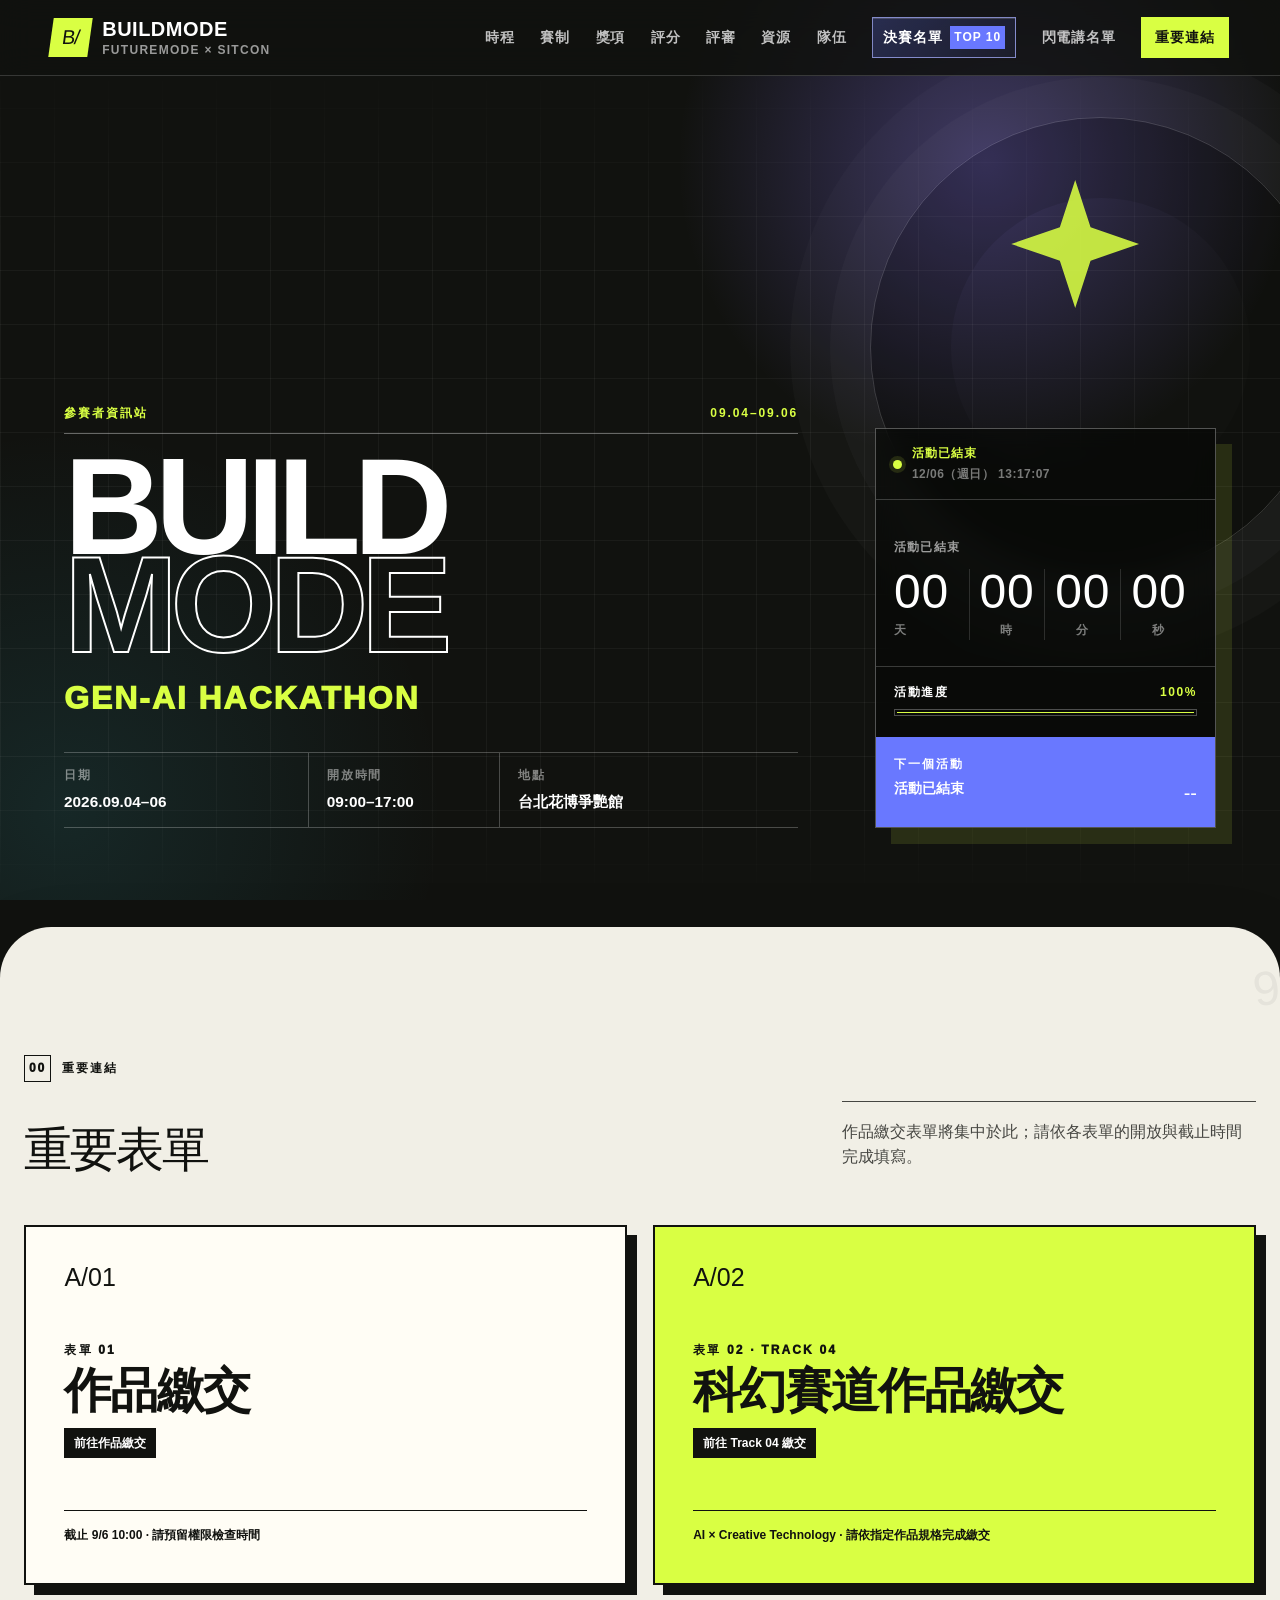
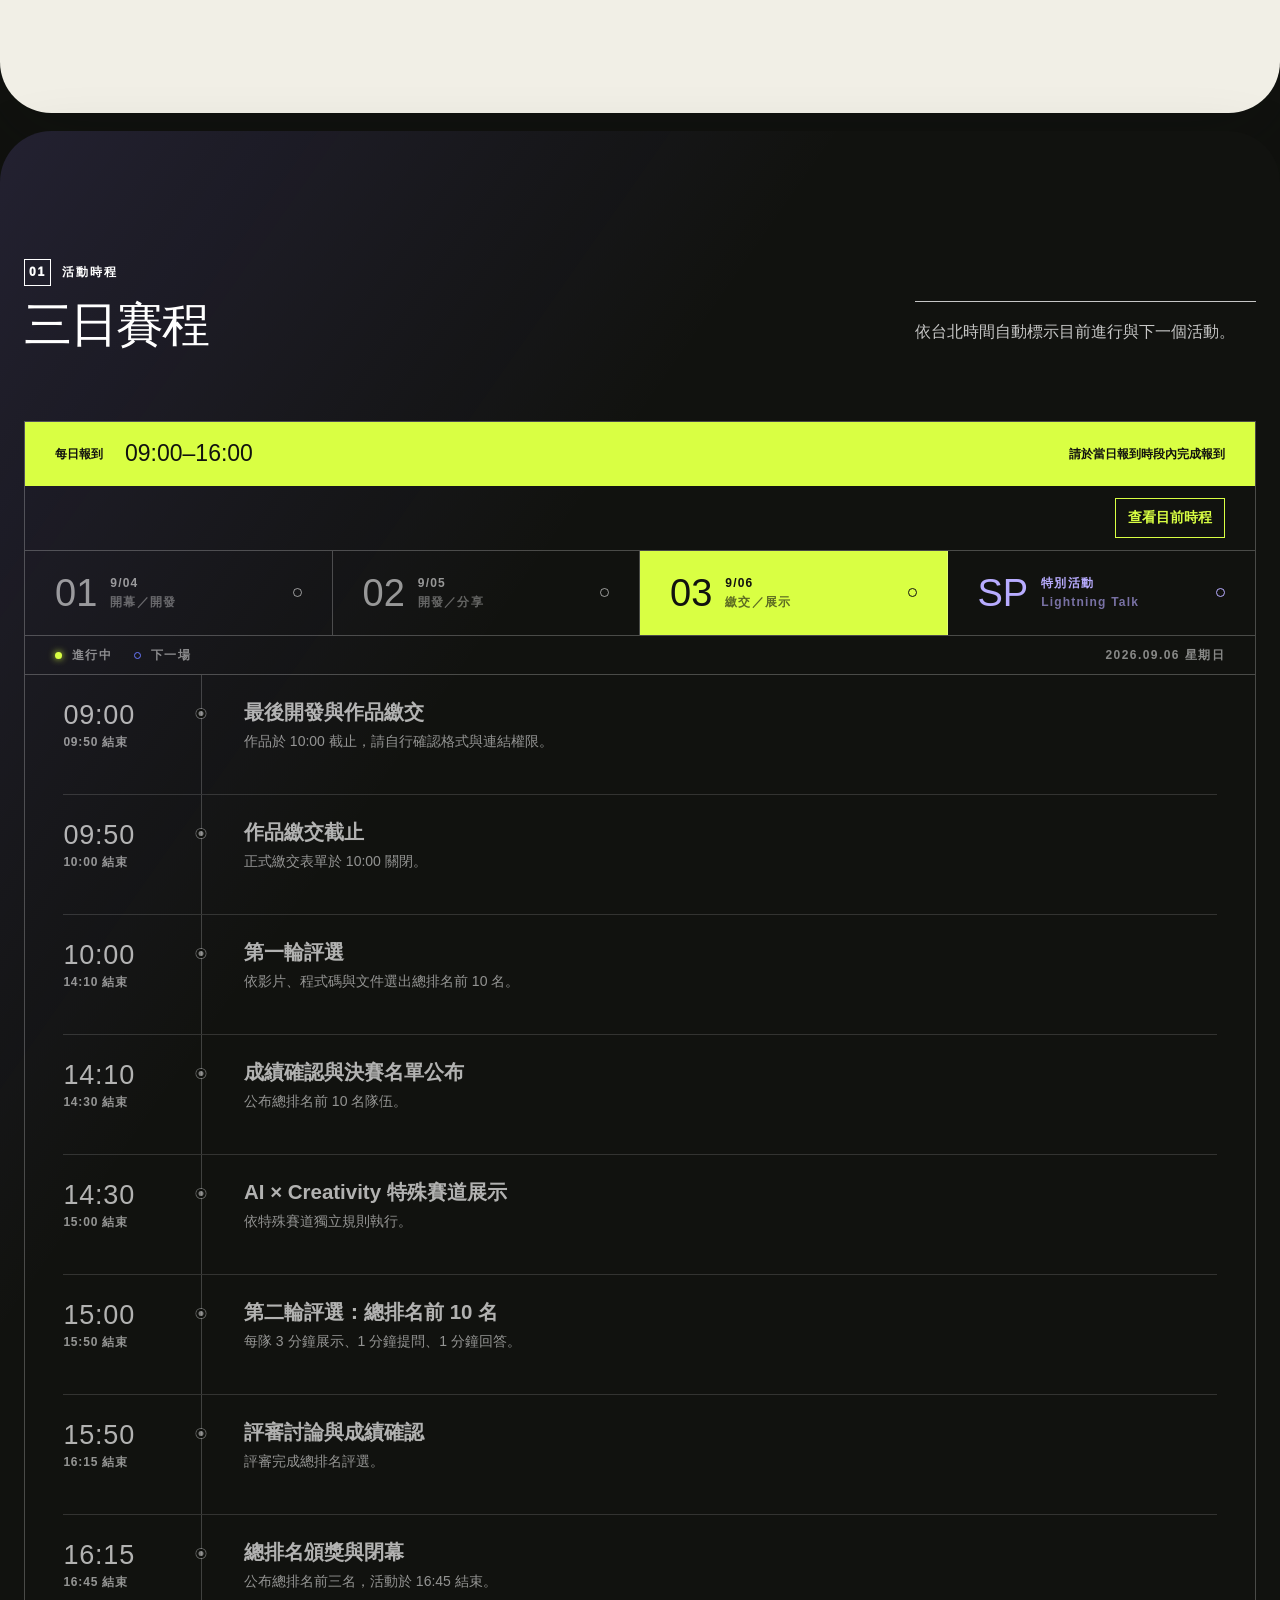
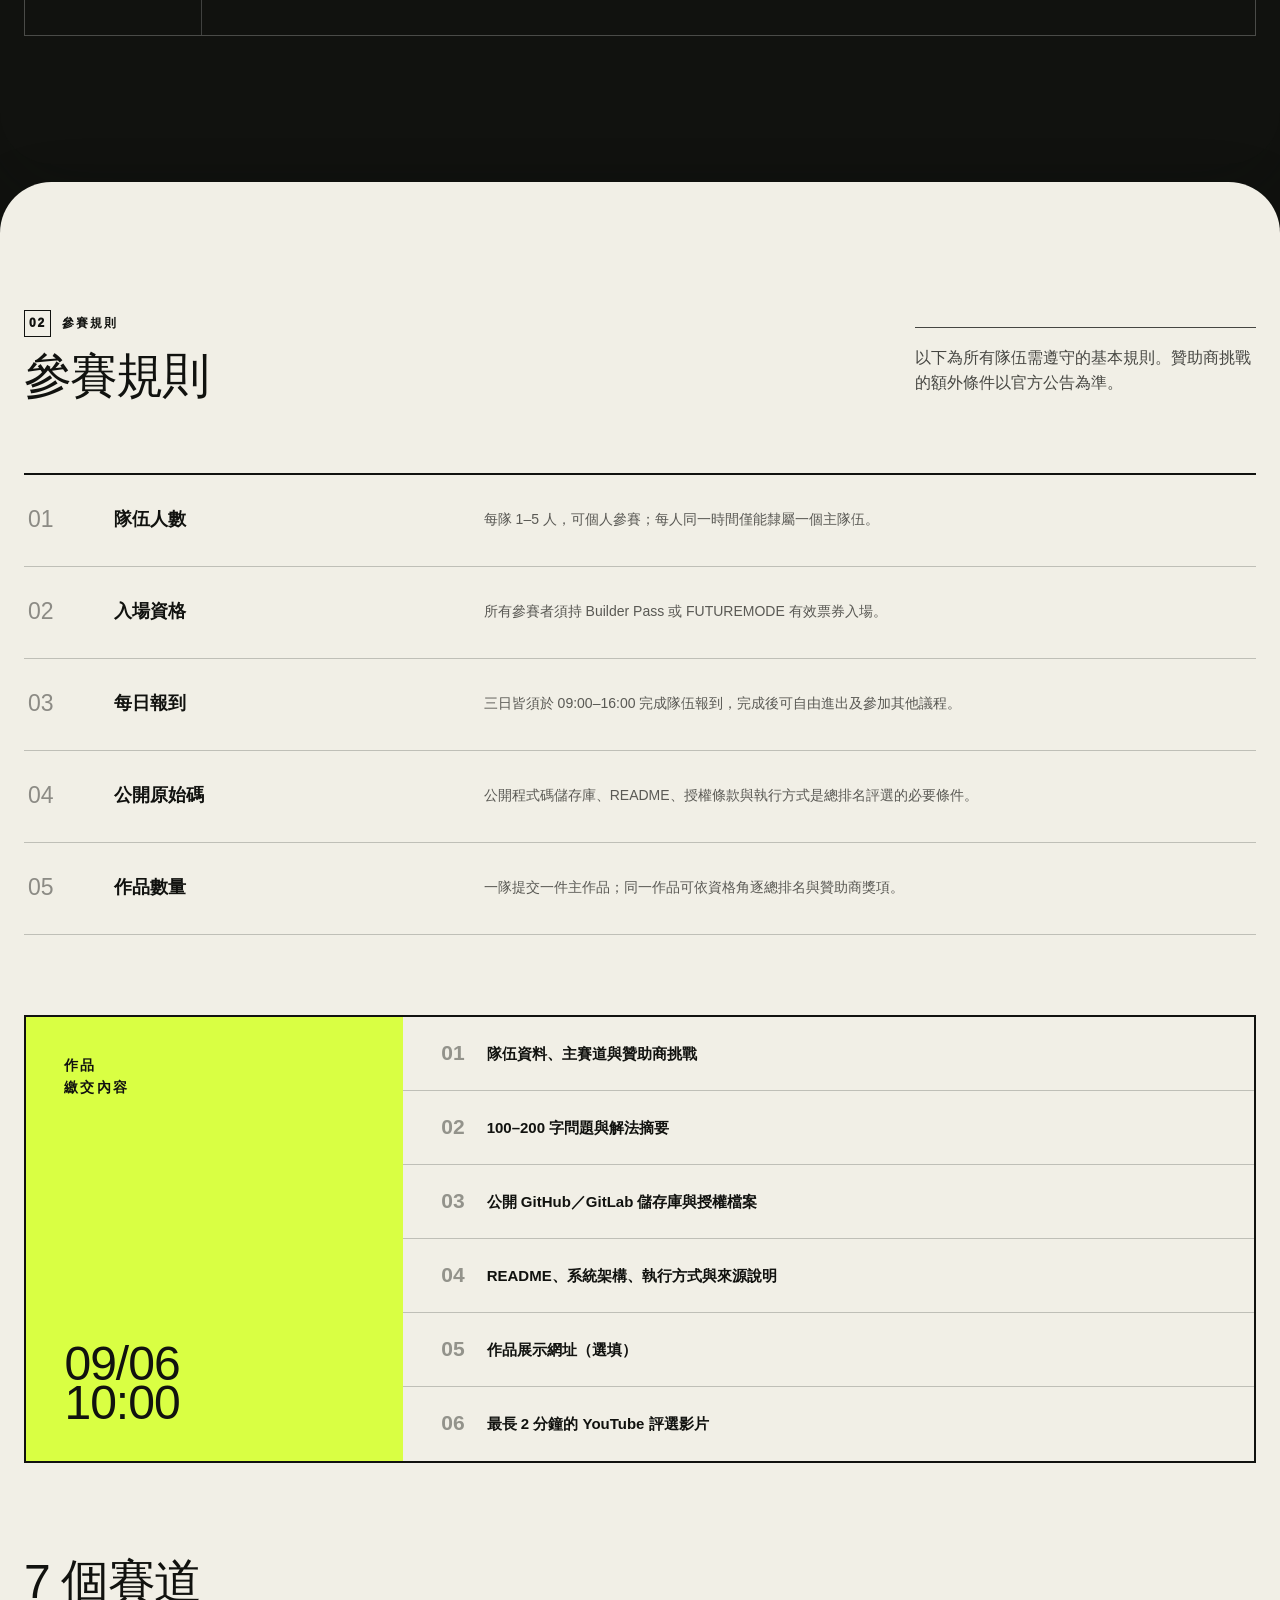
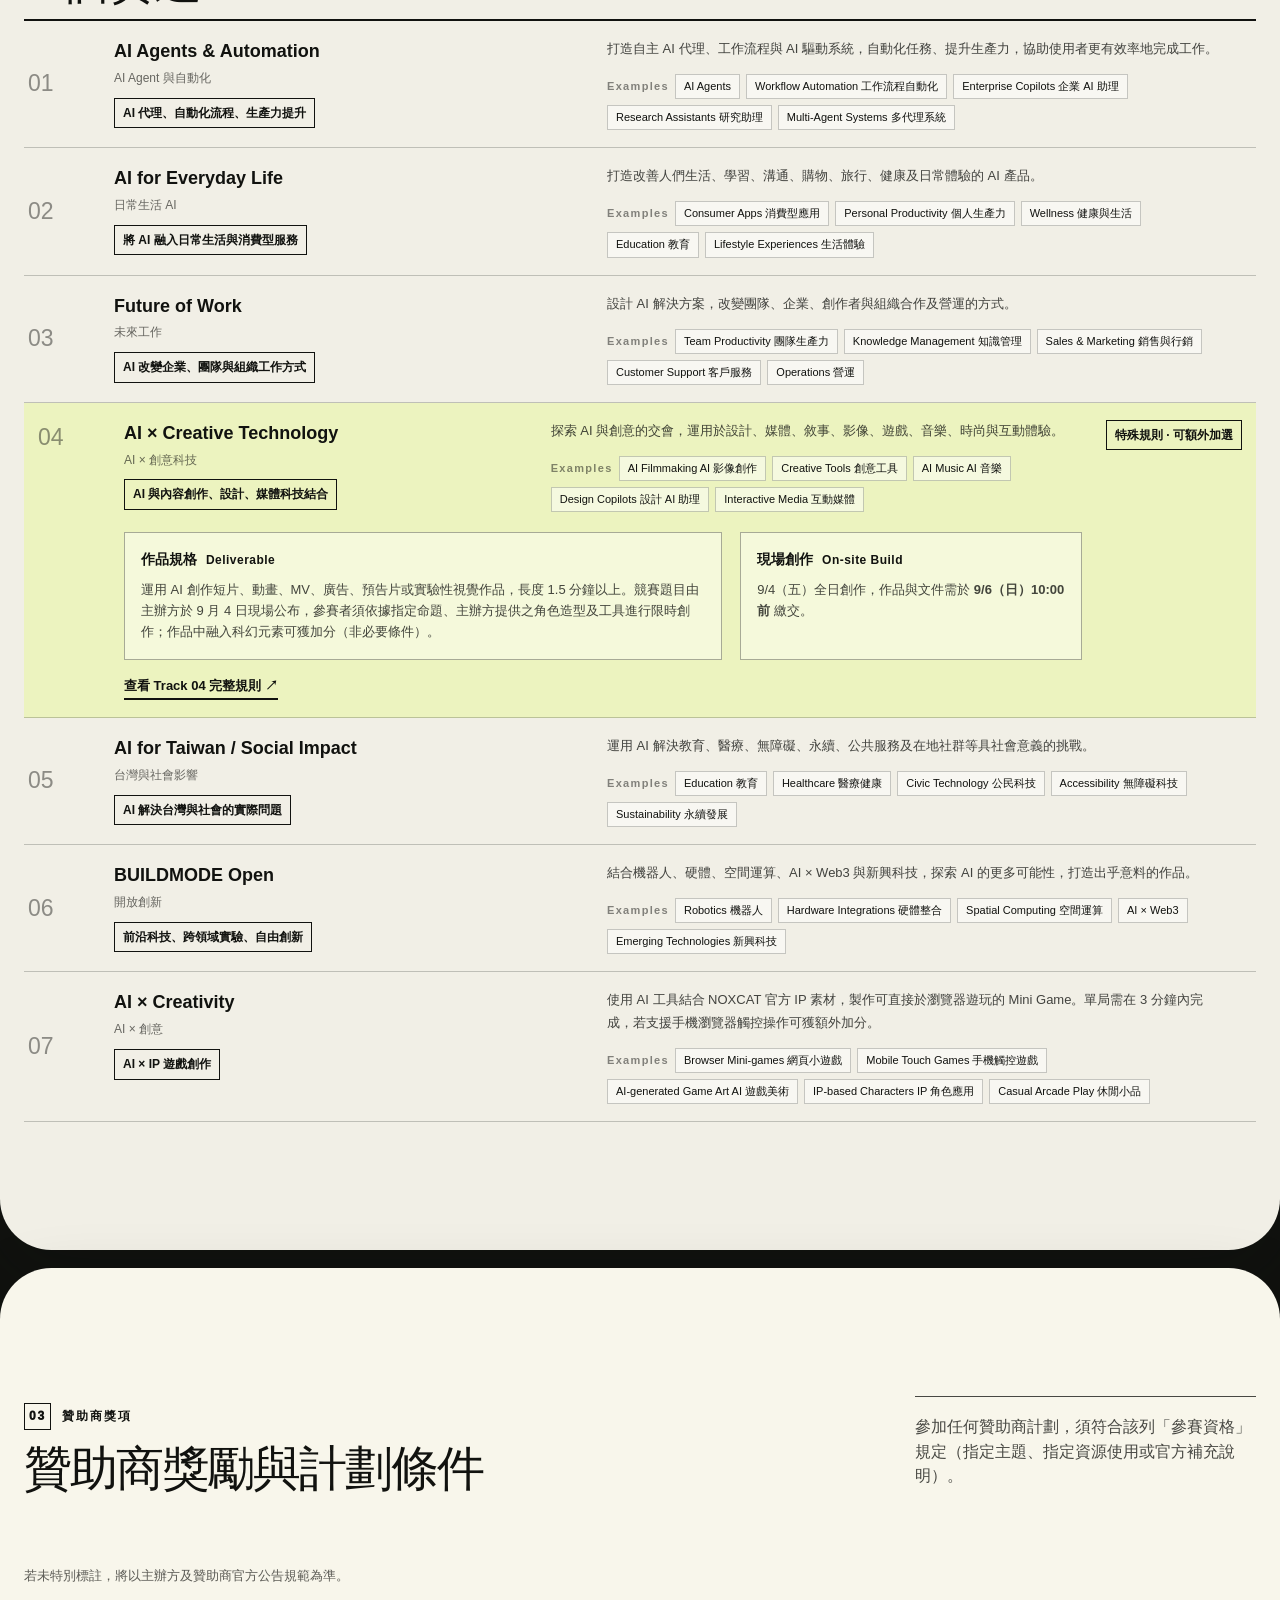
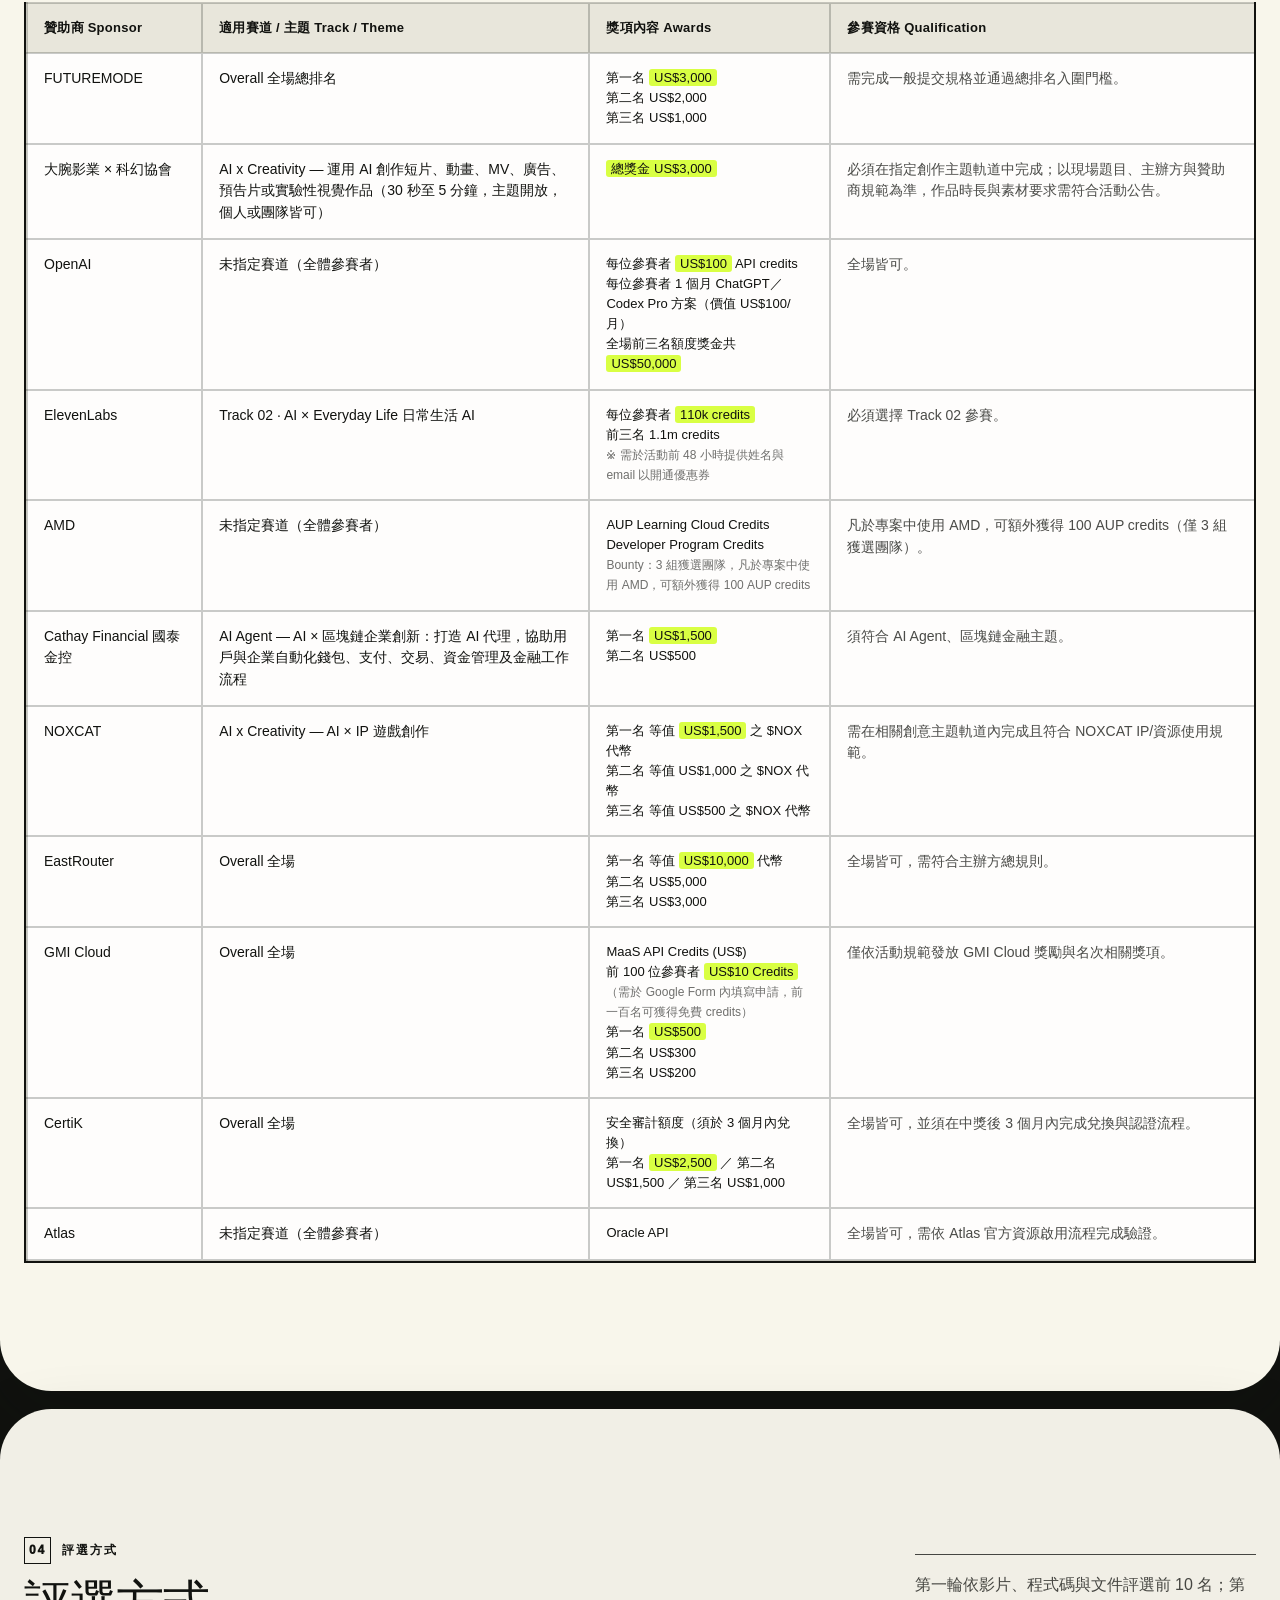
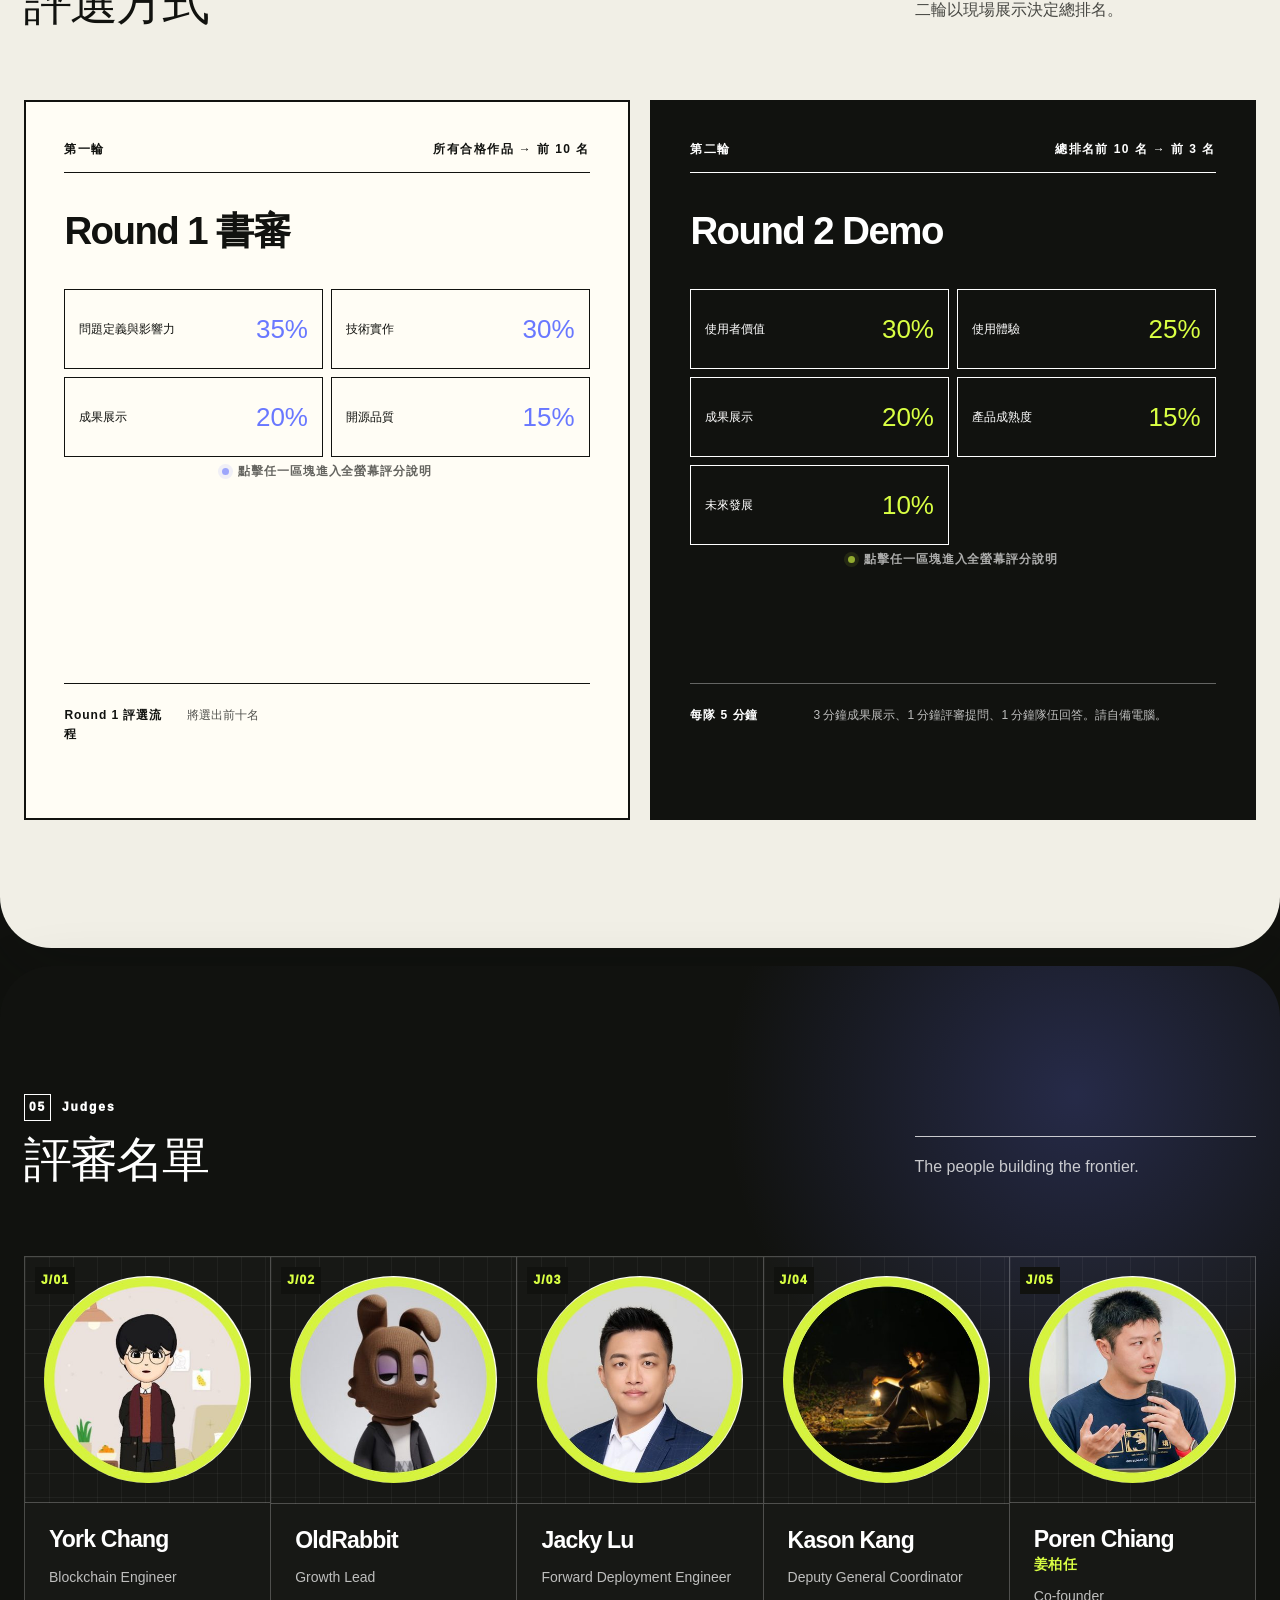
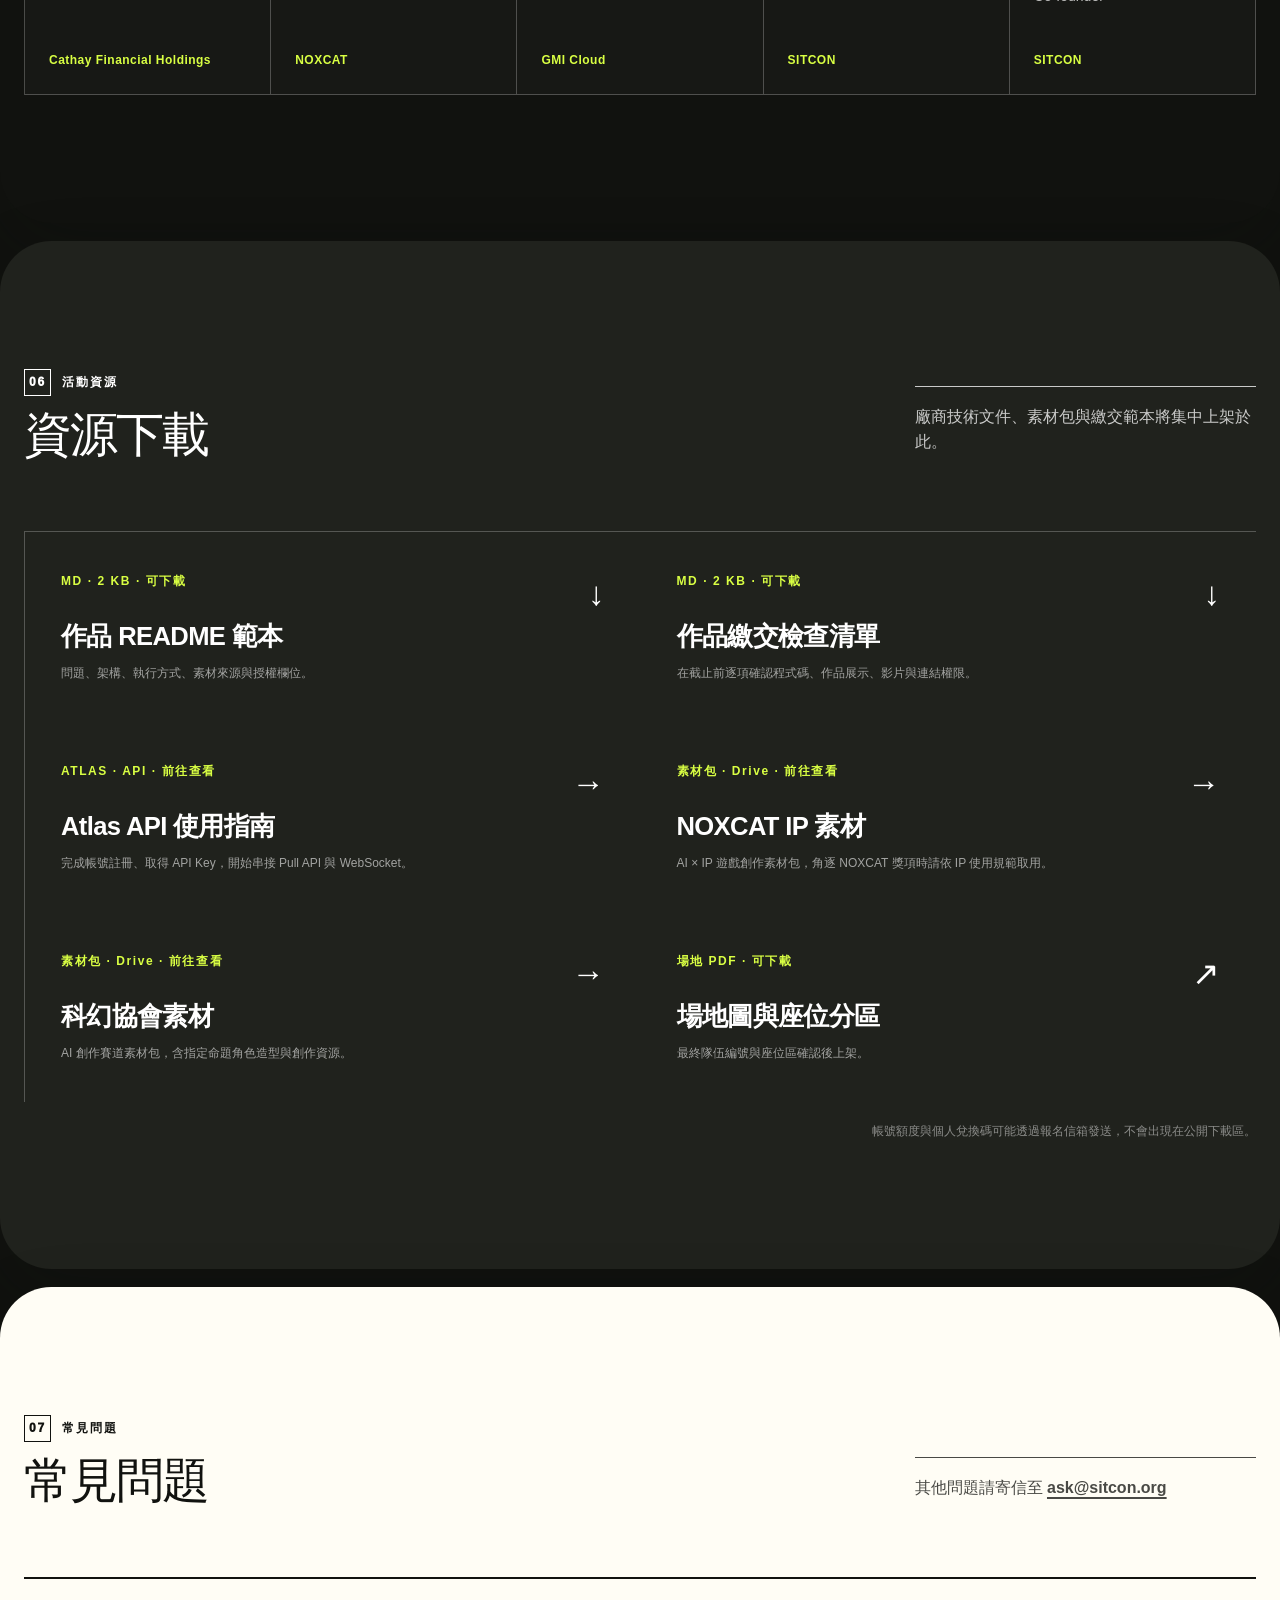
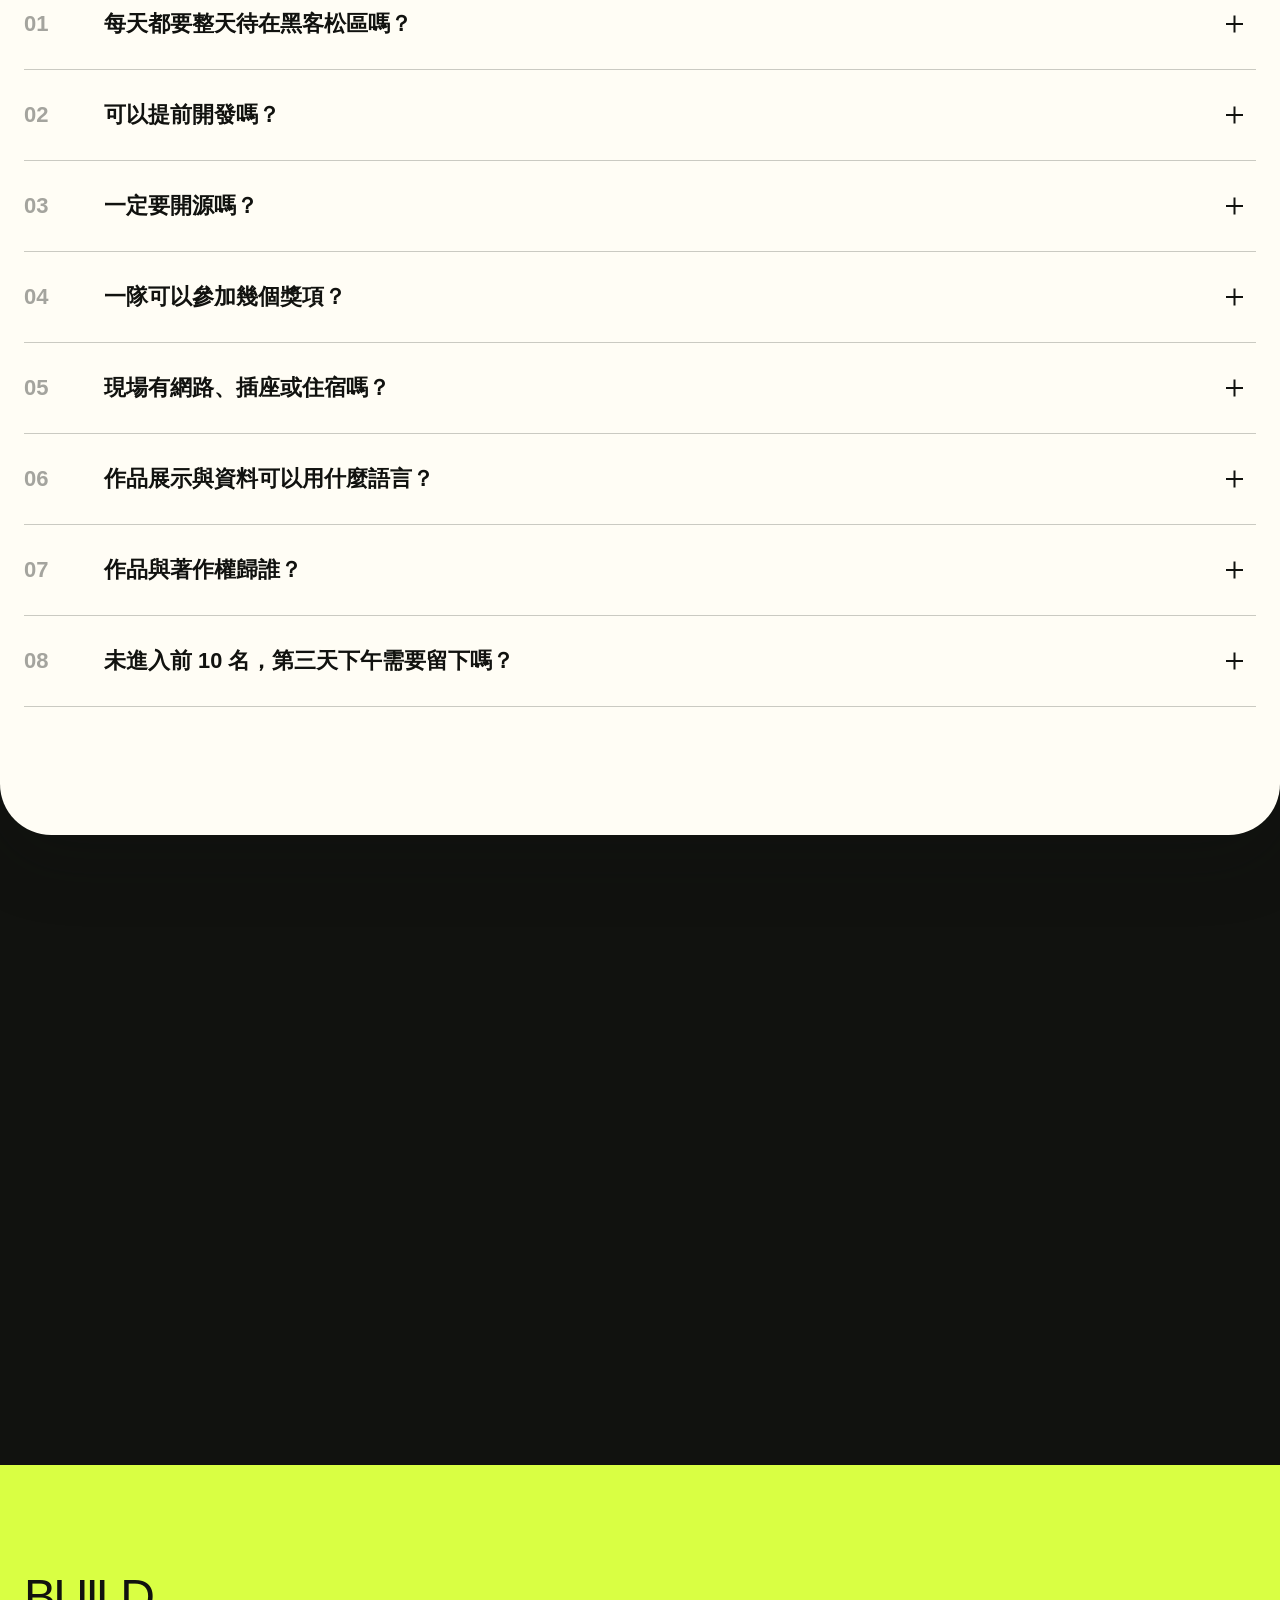
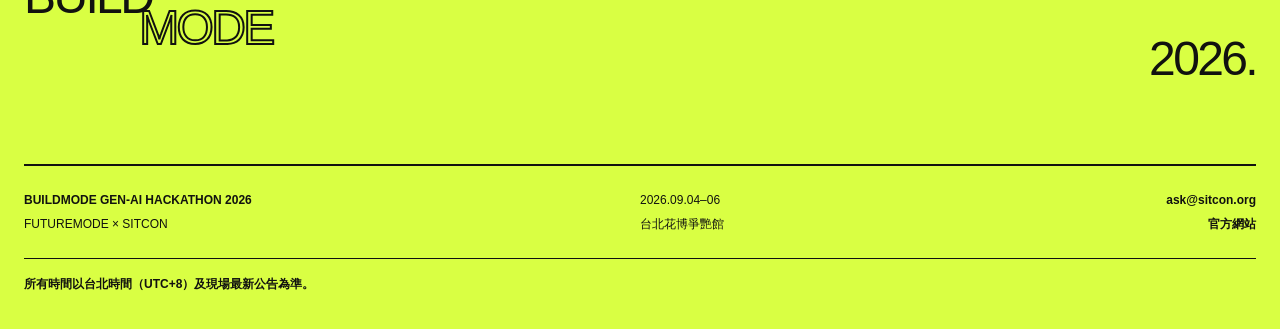
==== commit c51c2cca: "open submission form" ====
--- a/index.html
+++ b/index.html
@@ -130,32 +130,23 @@
           <h2 id="actions-title">重要表單</h2>
         </div>
           <p>
-            閃電講講者名單與作品繳交表單將集中於此；請依各表單的開放與截止時間完成填寫。
+            作品繳交表單將集中於此；請依各表單的開放與截止時間完成填寫。
           </p>
         </div>
         <div class="action-grid">
-          <a class="action-card action-card--acid" href="lightning.html">
+          <a id="submission-action" class="action-card action-card--orange" href="#" aria-disabled="true">
             <span class="action-no">A/01</span>
             <span class="action-main">
-              <small>公告 01</small>
-              <strong>閃電講名單</strong>
-              <em>已公布 8 位講者</em>
-            </span>
-            <span class="action-meta">講者順位與講題 · 候補名單確認後更新</span>
-          </a>
-          <a id="submission-action" class="action-card action-card--orange" href="#" aria-disabled="true">
-            <span class="action-no">A/02</span>
-            <span class="action-main">
-              <small>表單 02</small>
+              <small>表單 01</small>
               <strong>作品繳交</strong>
-              <em data-action-state>12:30 開放 · 倒數</em>
+              <em data-action-state>已開放</em>
             </span>
             <span class="action-meta">截止 9/6 10:00 · 請預留權限檢查時間</span>
           </a>
           <a id="track4-submission-action" class="action-card action-card--acid" href="#" aria-disabled="true">
-            <span class="action-no">A/03</span>
+            <span class="action-no">A/02</span>
             <span class="action-main">
-              <small>表單 03 · TRACK 04</small>
+              <small>表單 02 · TRACK 04</small>
               <strong>科幻賽道作品繳交</strong>
               <em data-action-state>12:30 開放 · 倒數</em>
             </span>
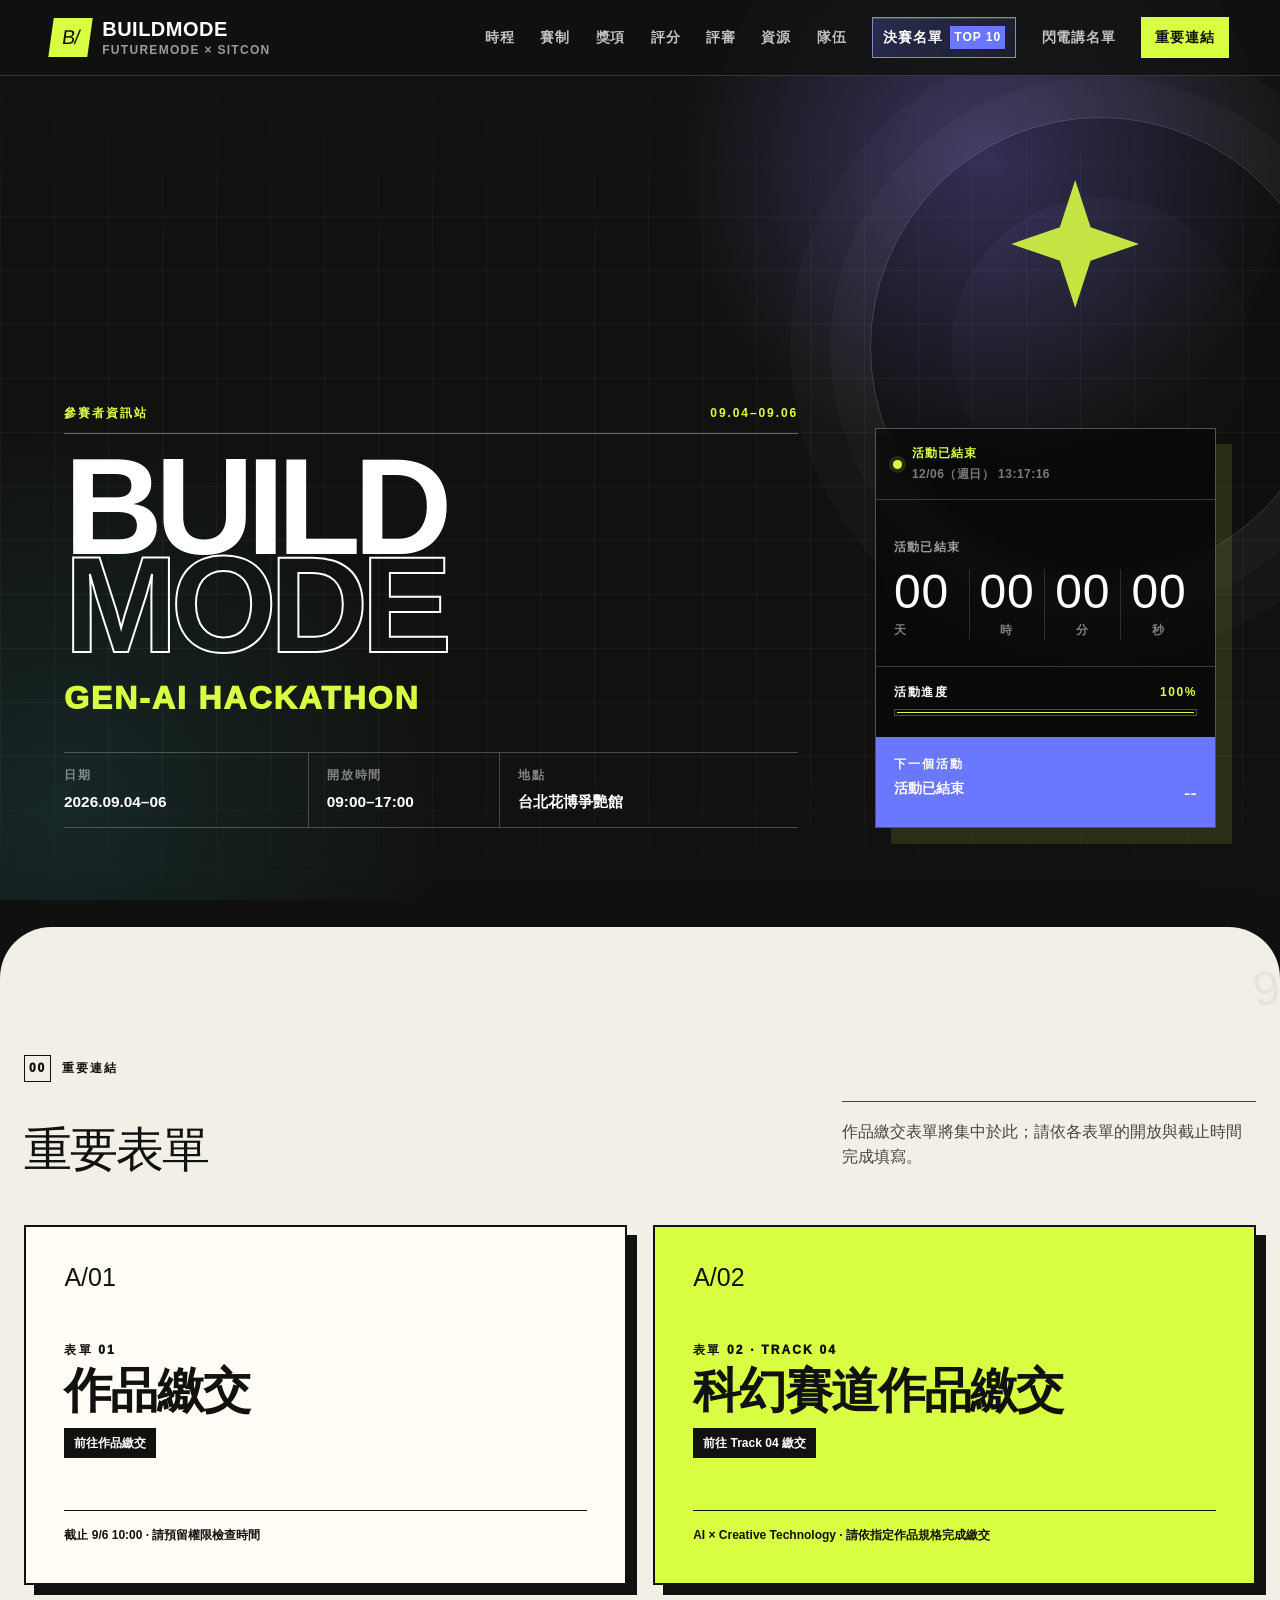
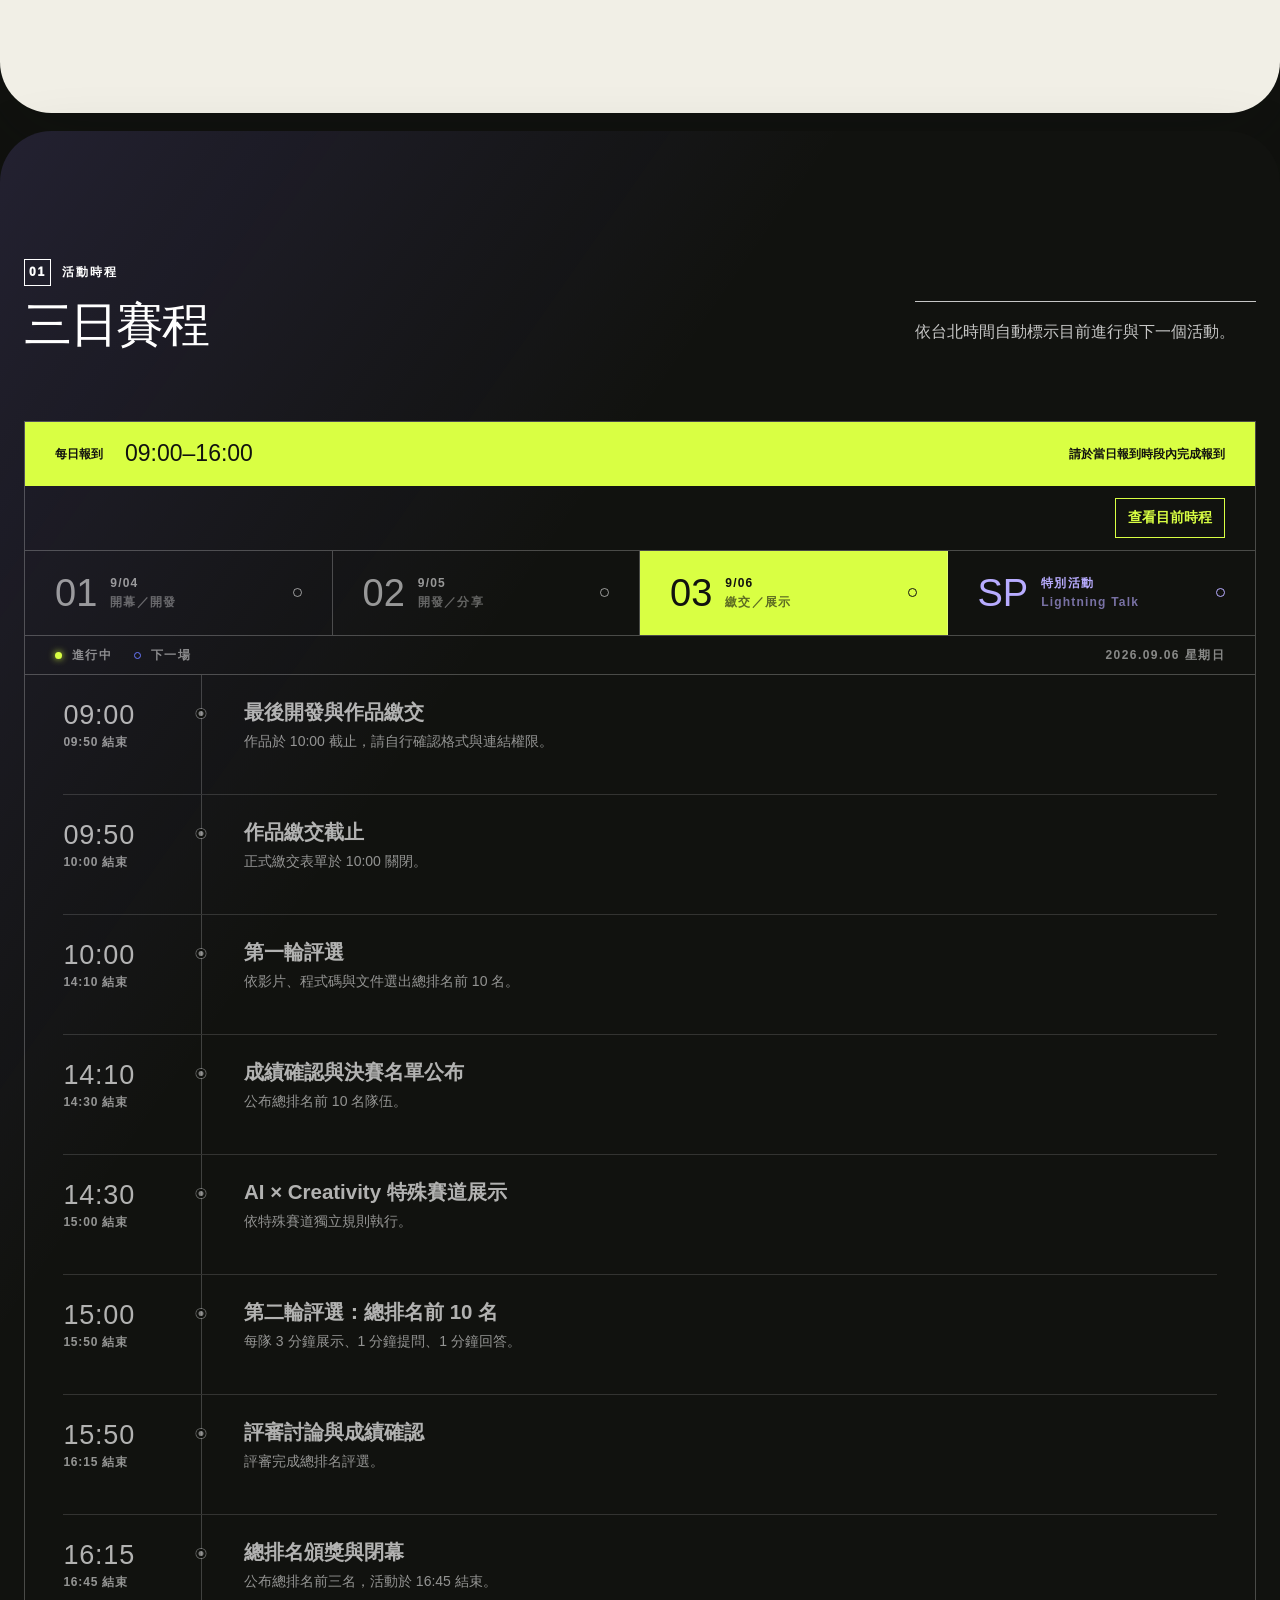
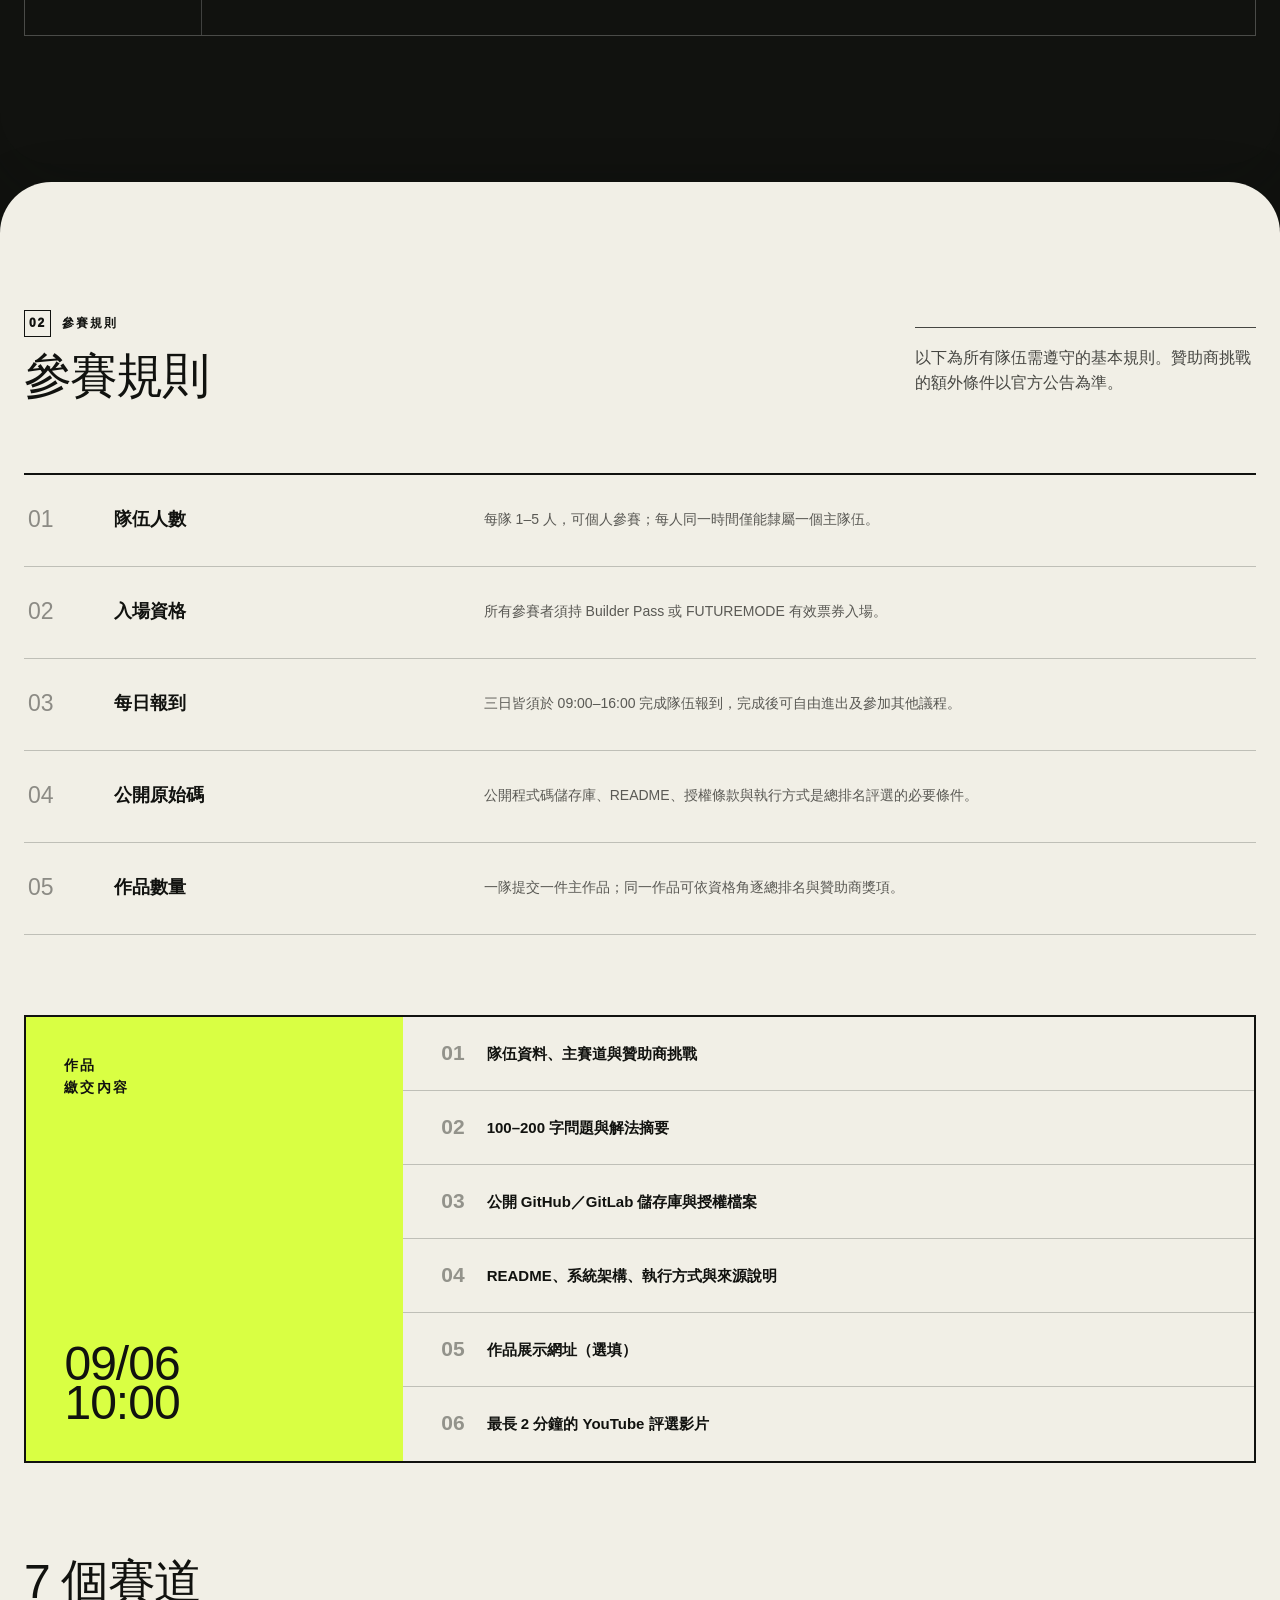
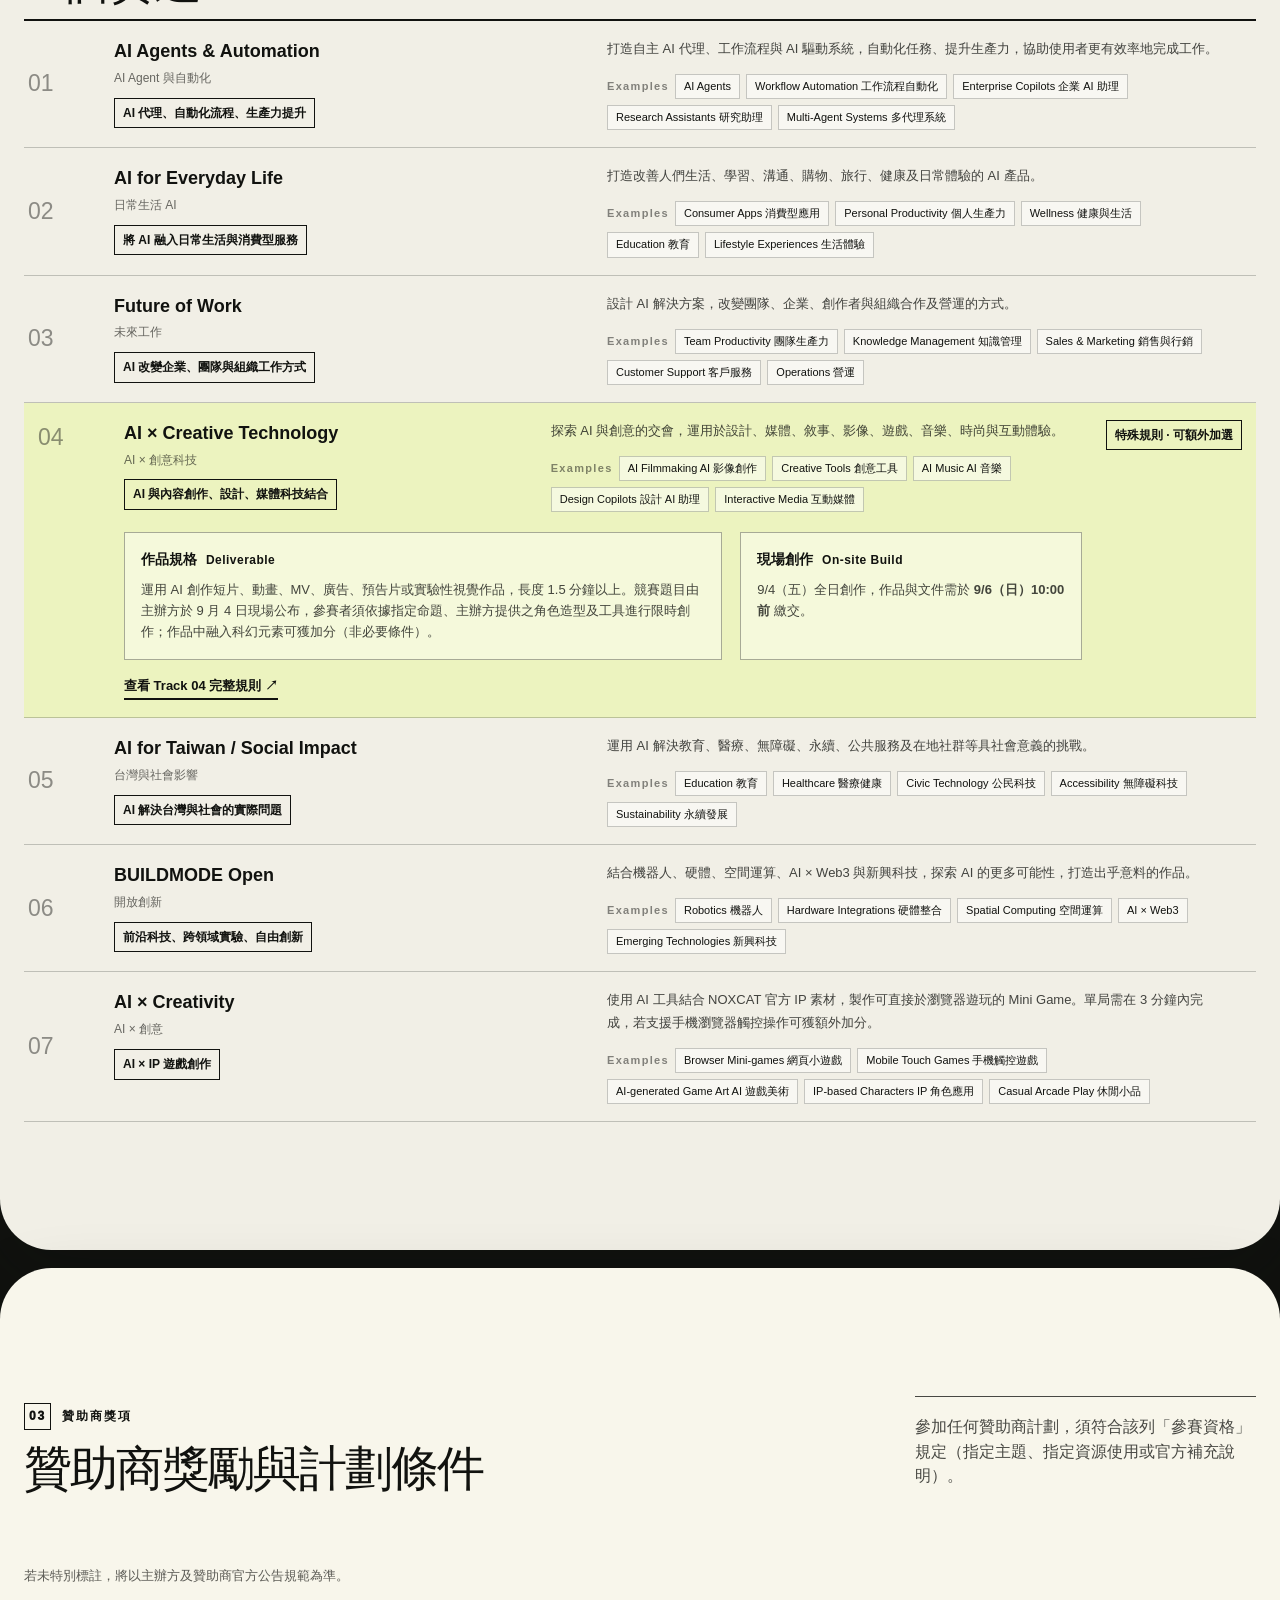
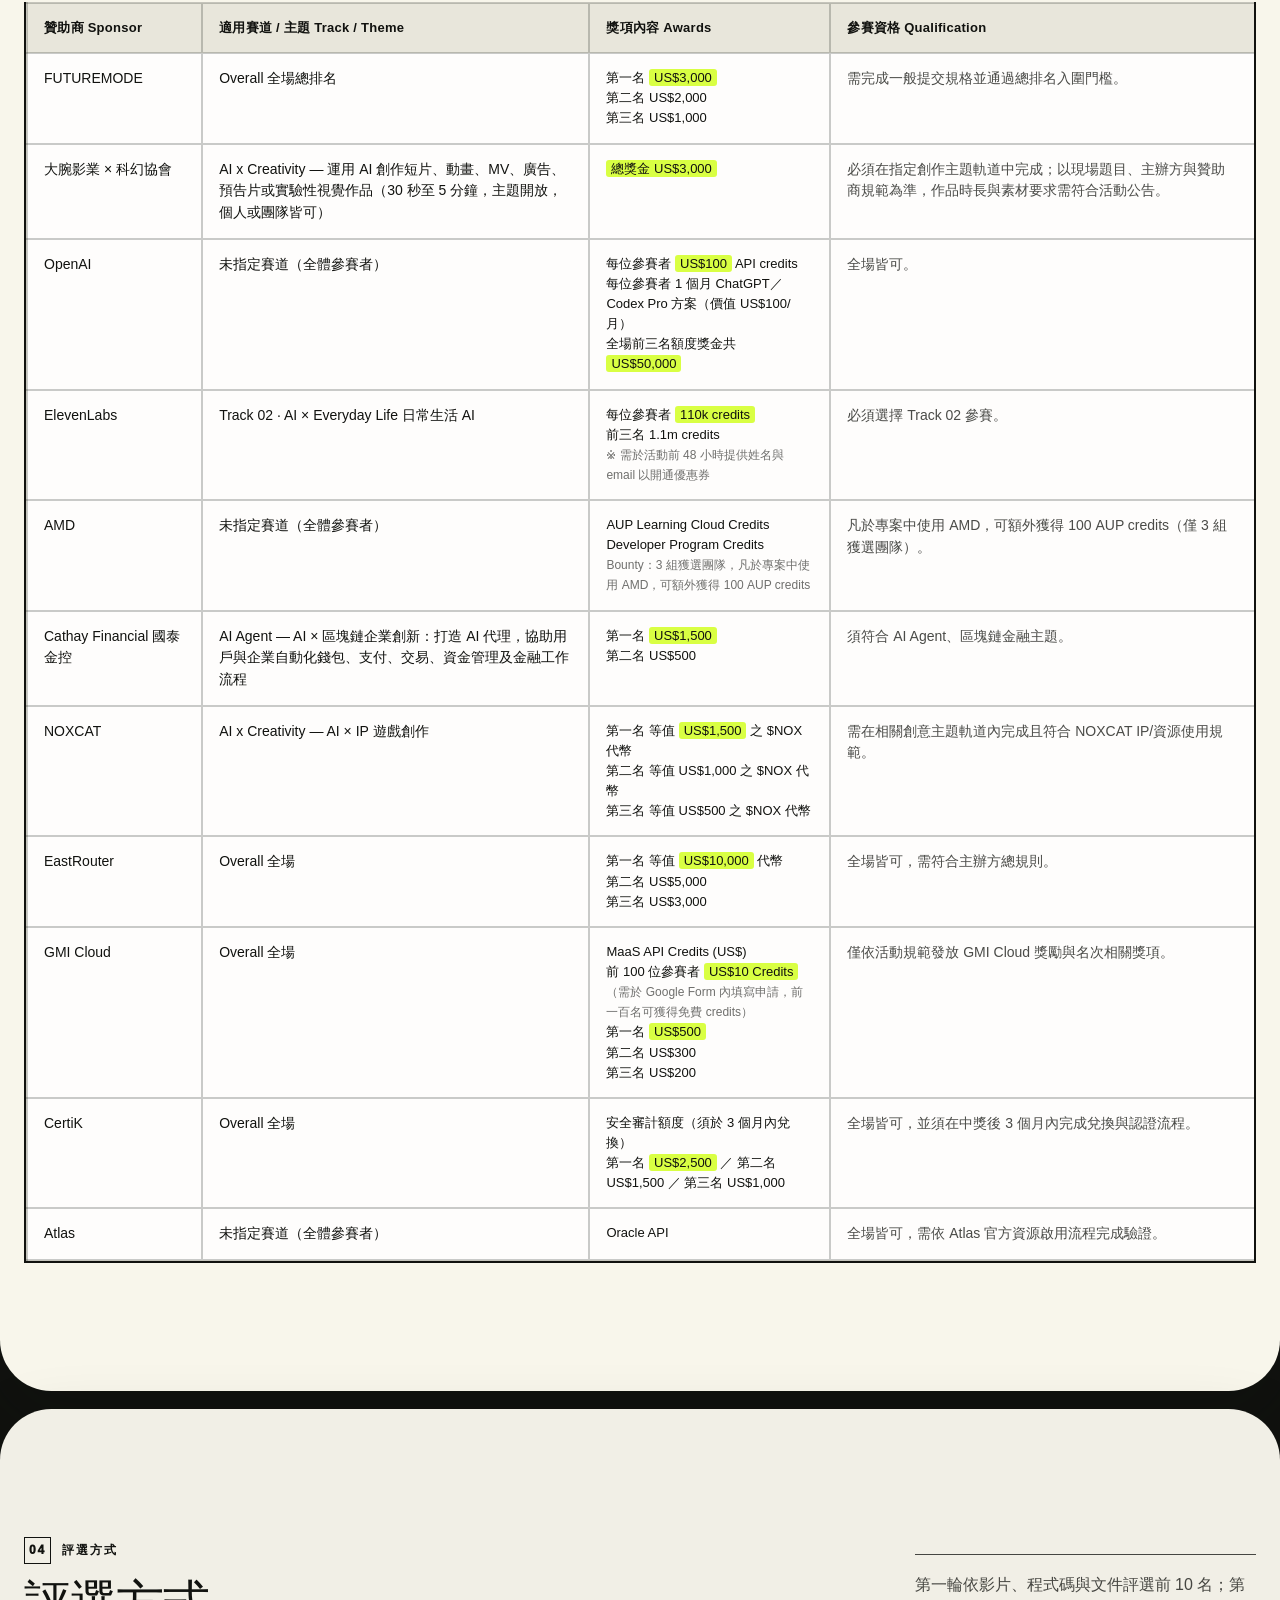
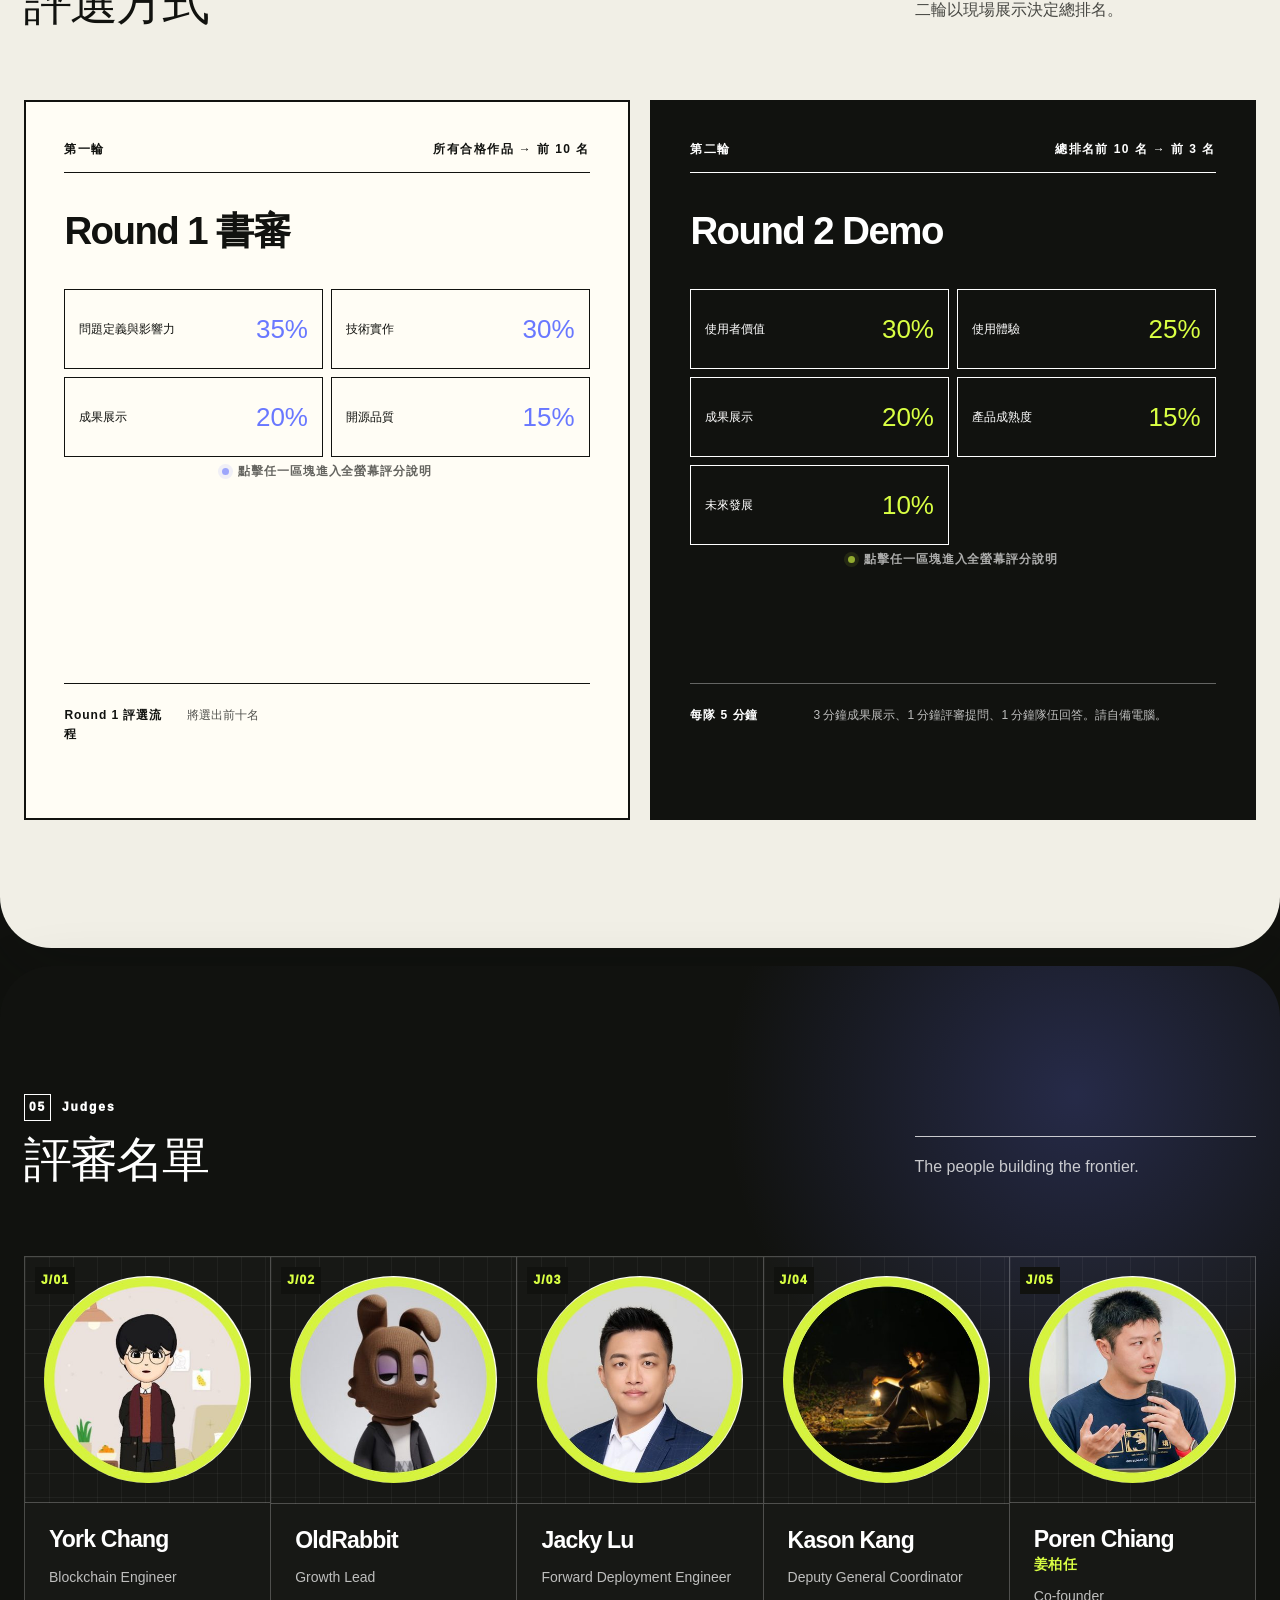
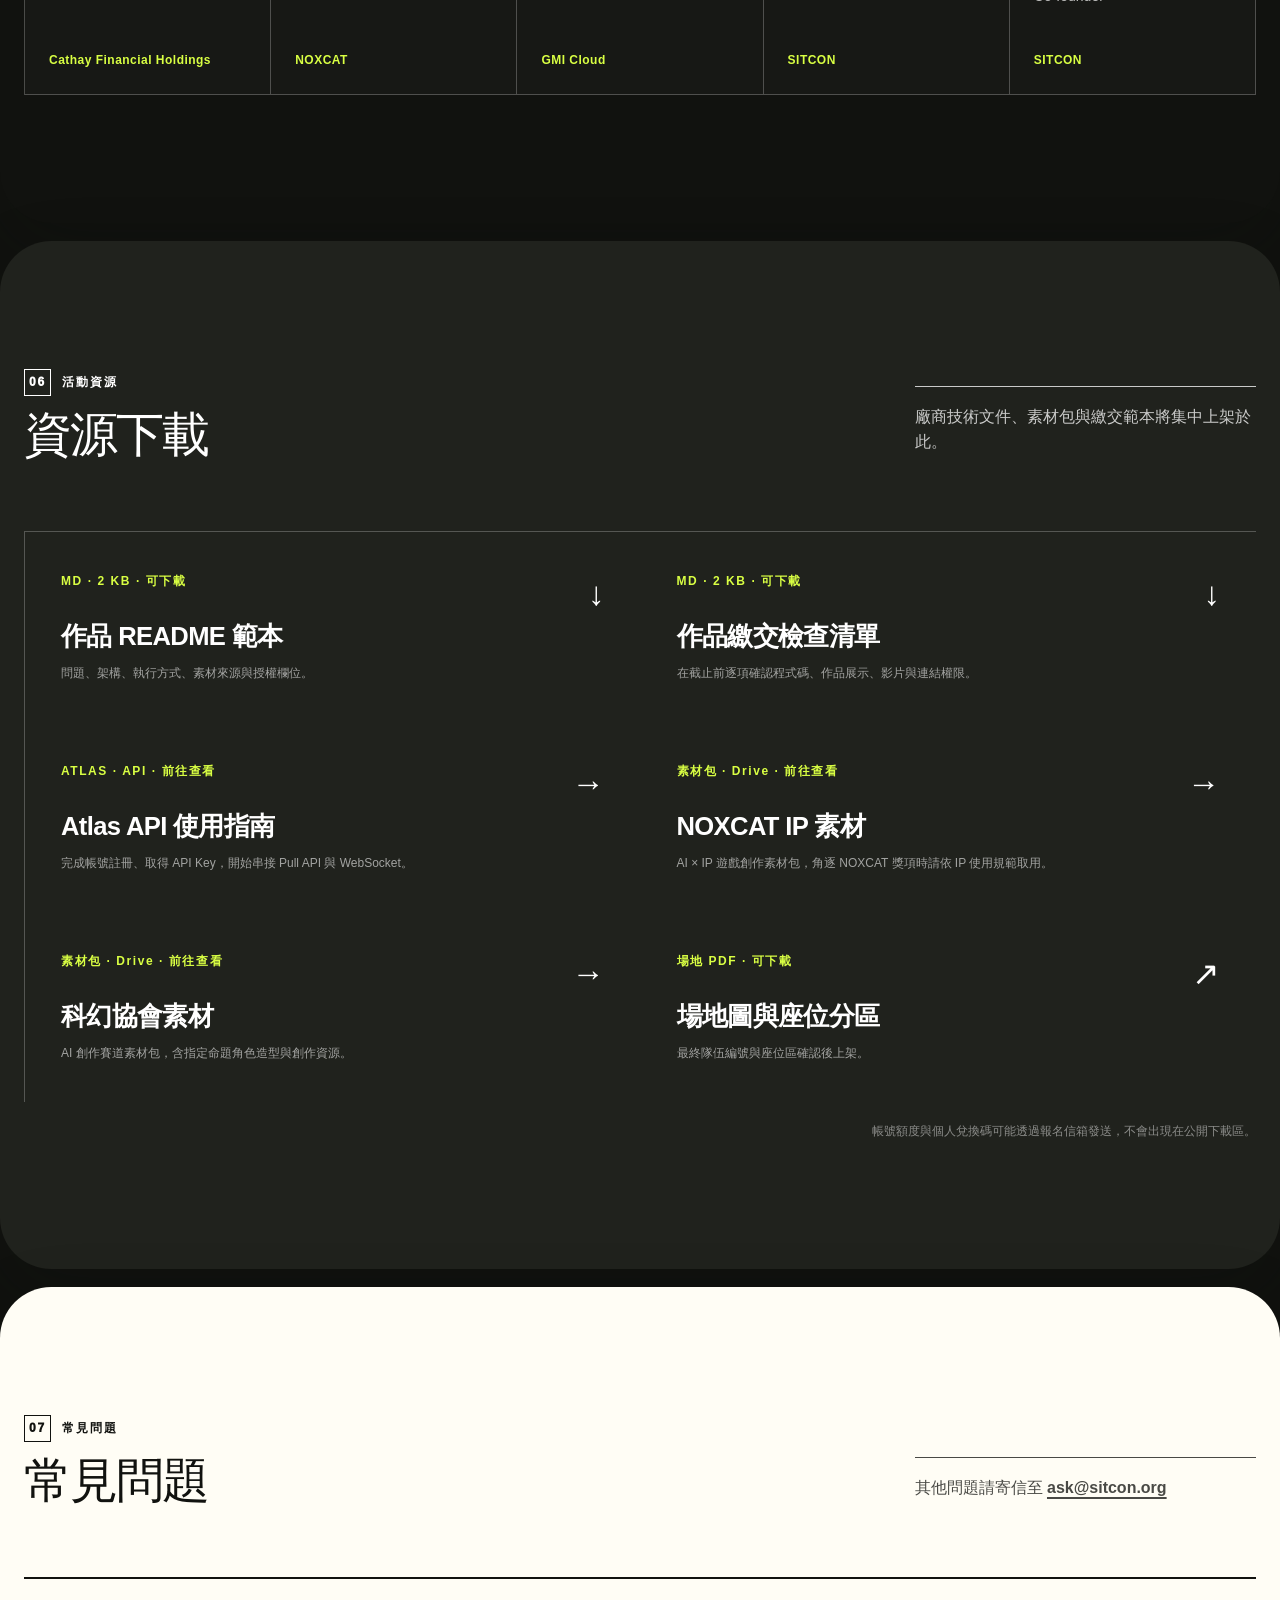
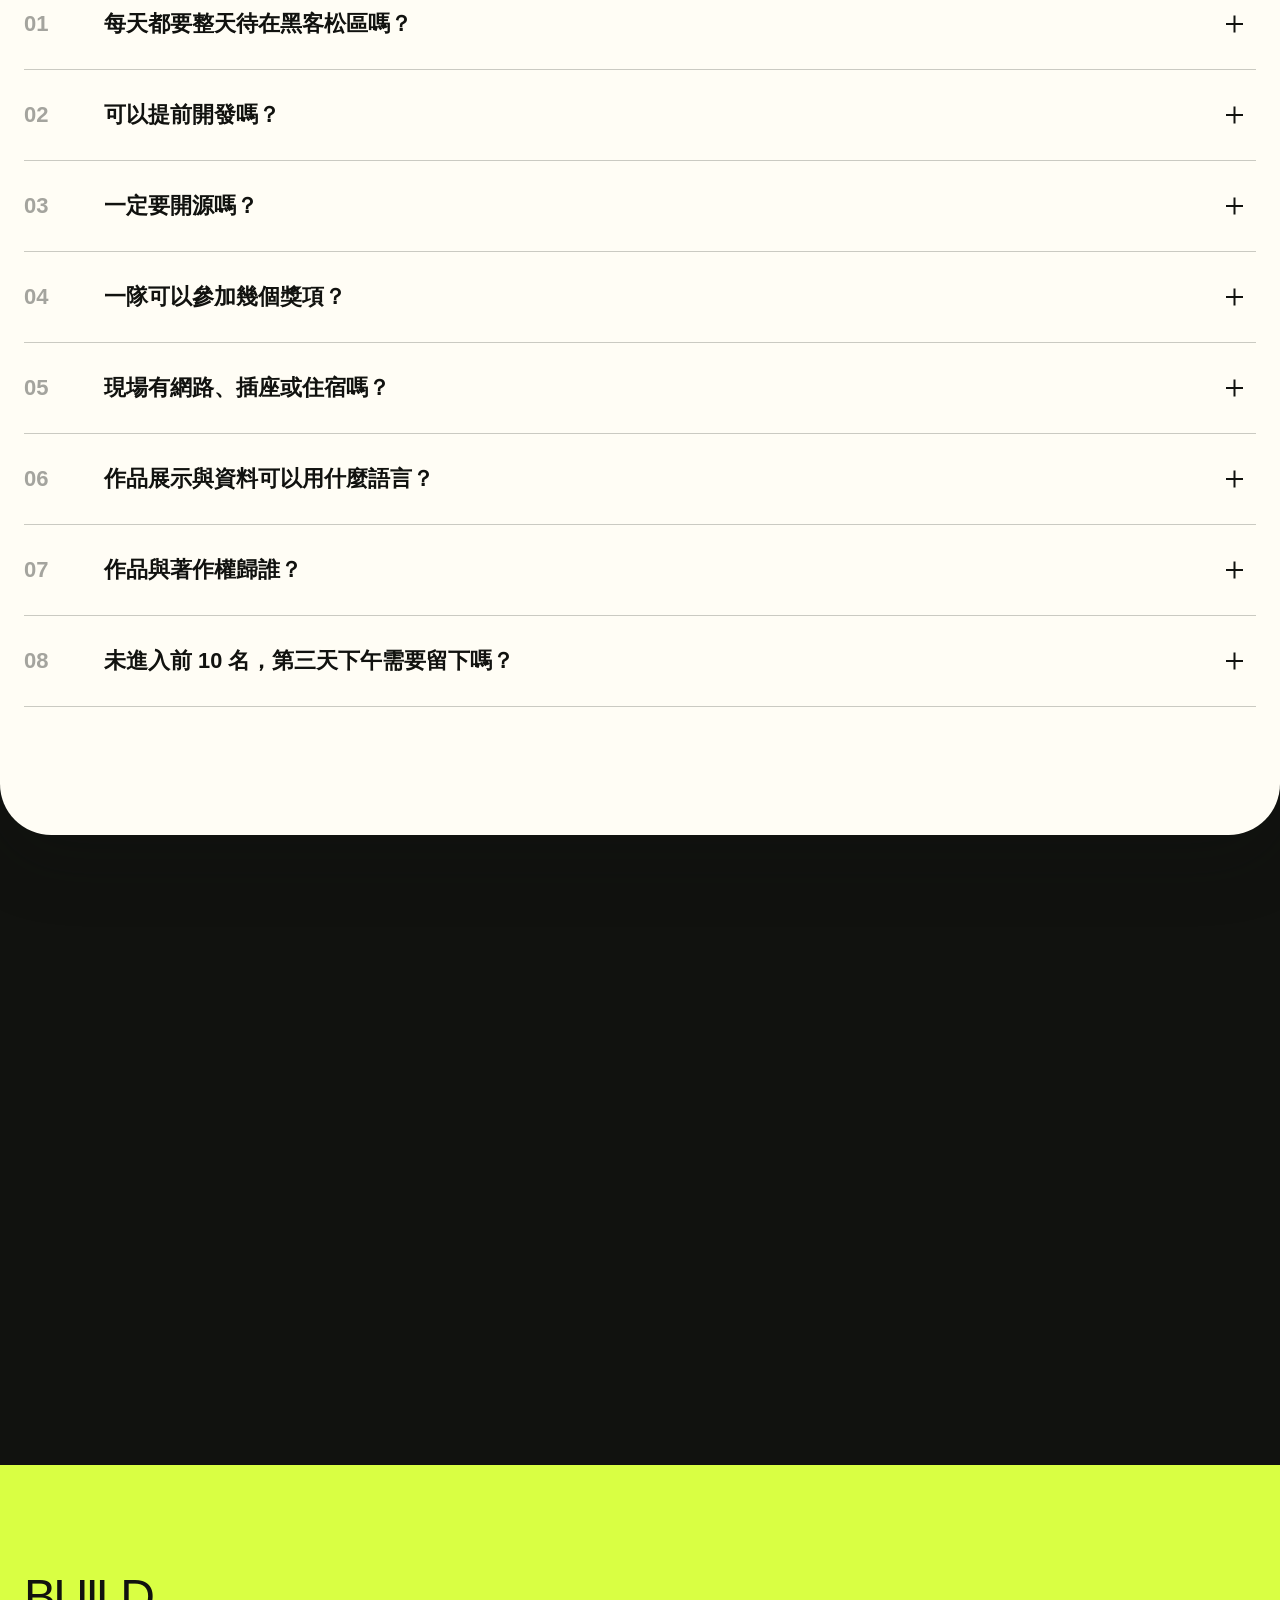
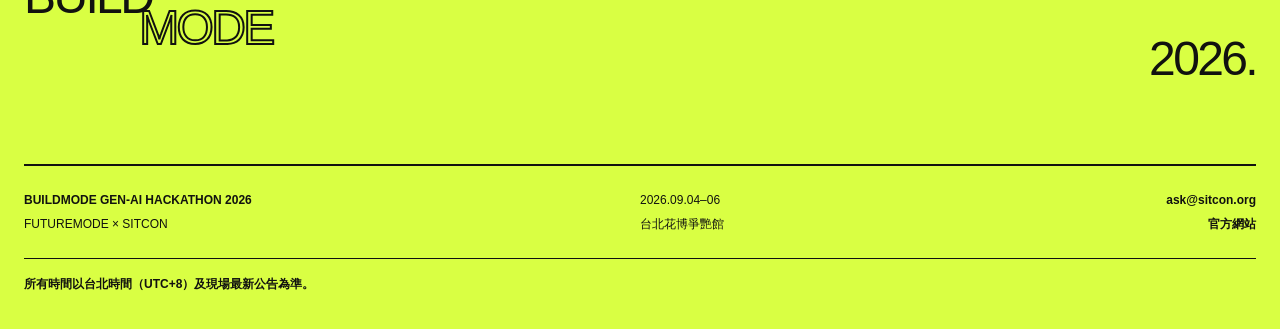
==== commit 5f2d14c3: "make submission forms directly available" ====
--- a/index.html
+++ b/index.html
@@ -134,21 +134,21 @@
           </p>
         </div>
         <div class="action-grid">
-          <a id="submission-action" class="action-card action-card--orange" href="#" aria-disabled="true">
+          <a id="submission-action" class="action-card action-card--orange is-live" href="https://forms.gle/dRoB2Ejkr9wGXrJP8" target="_blank" rel="noreferrer">
             <span class="action-no">A/01</span>
             <span class="action-main">
               <small>表單 01</small>
               <strong>作品繳交</strong>
-              <em data-action-state>已開放</em>
+              <em data-action-state>表單已開放 · 立即繳交</em>
             </span>
             <span class="action-meta">截止 9/6 10:00 · 請預留權限檢查時間</span>
           </a>
-          <a id="track4-submission-action" class="action-card action-card--acid" href="#" aria-disabled="true">
+          <a id="track4-submission-action" class="action-card action-card--acid is-live" href="https://forms.gle/P6ZwFhU8KynDuQSb7" target="_blank" rel="noreferrer">
             <span class="action-no">A/02</span>
             <span class="action-main">
               <small>表單 02 · TRACK 04</small>
               <strong>科幻賽道作品繳交</strong>
-              <em data-action-state>12:30 開放 · 倒數</em>
+              <em data-action-state>表單已開放 · 立即繳交</em>
             </span>
             <span class="action-meta">AI × Creative Technology · 請依指定作品規格完成繳交</span>
           </a>
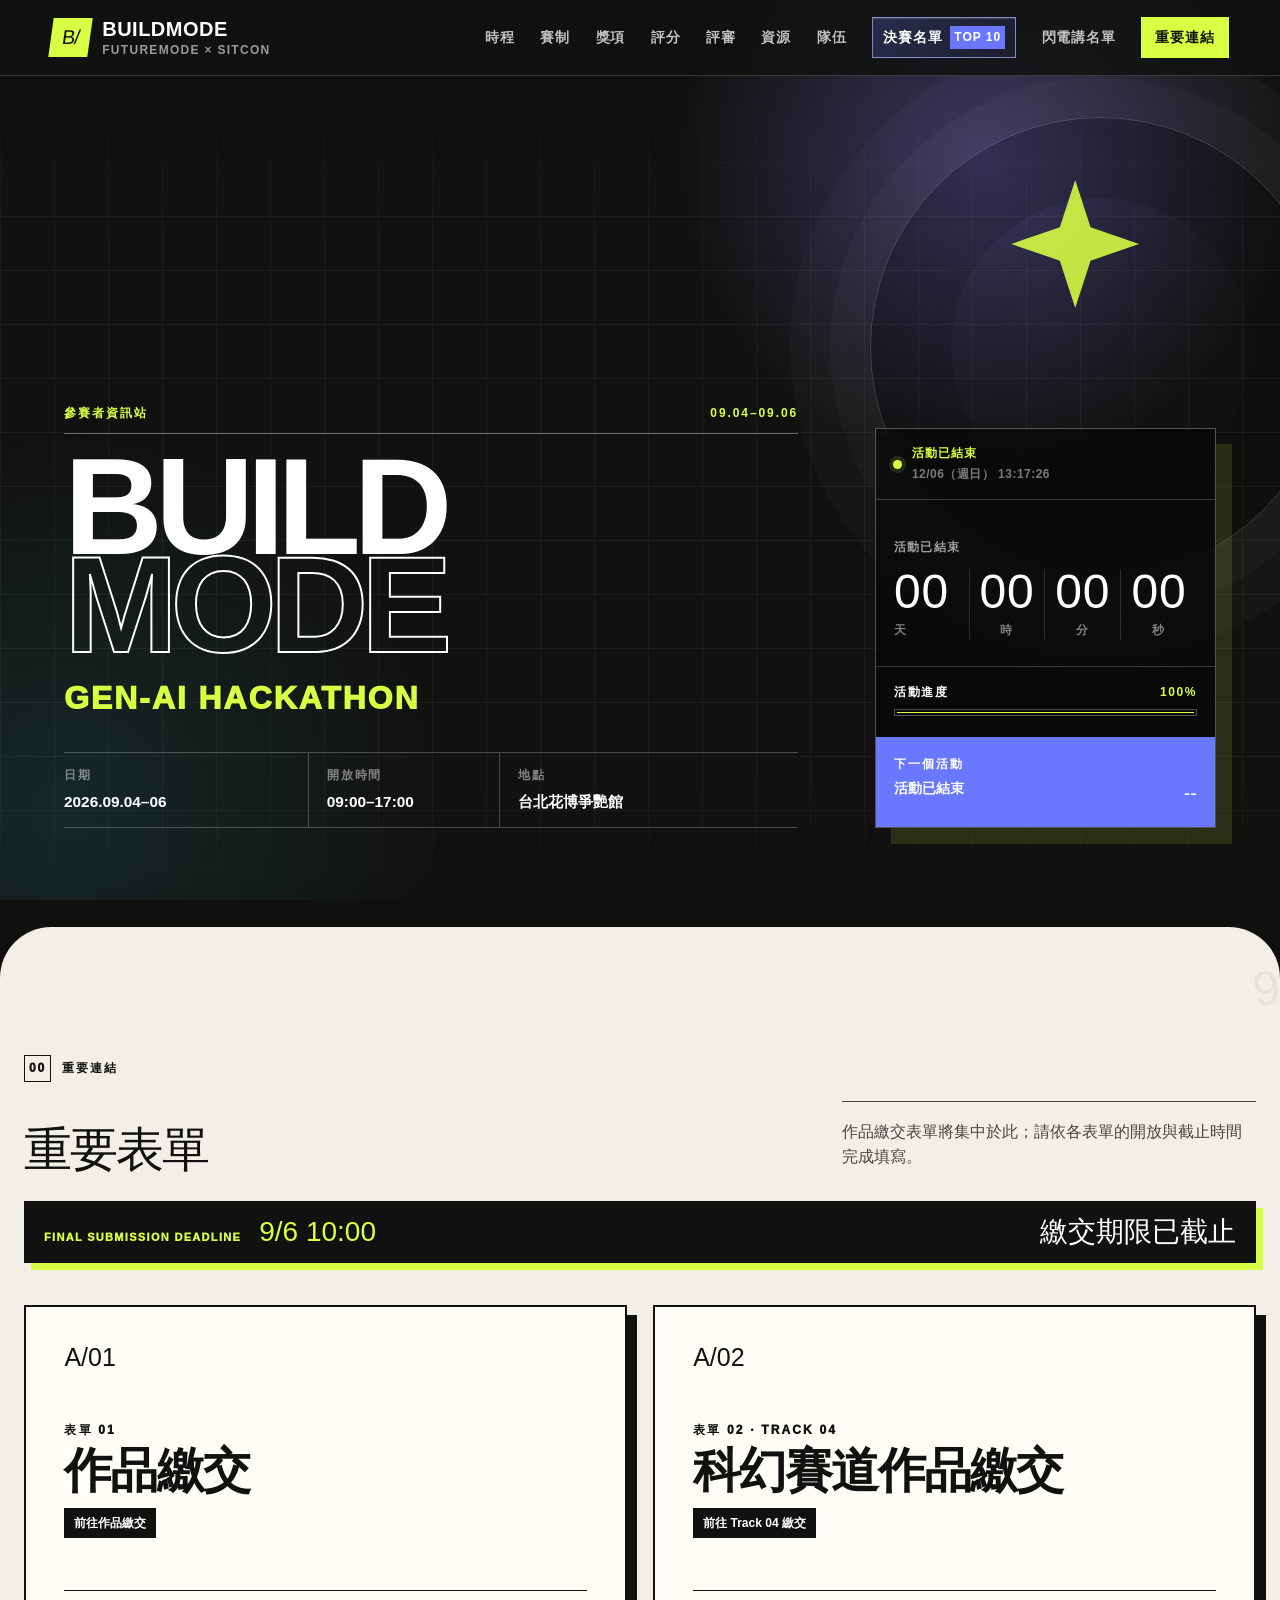
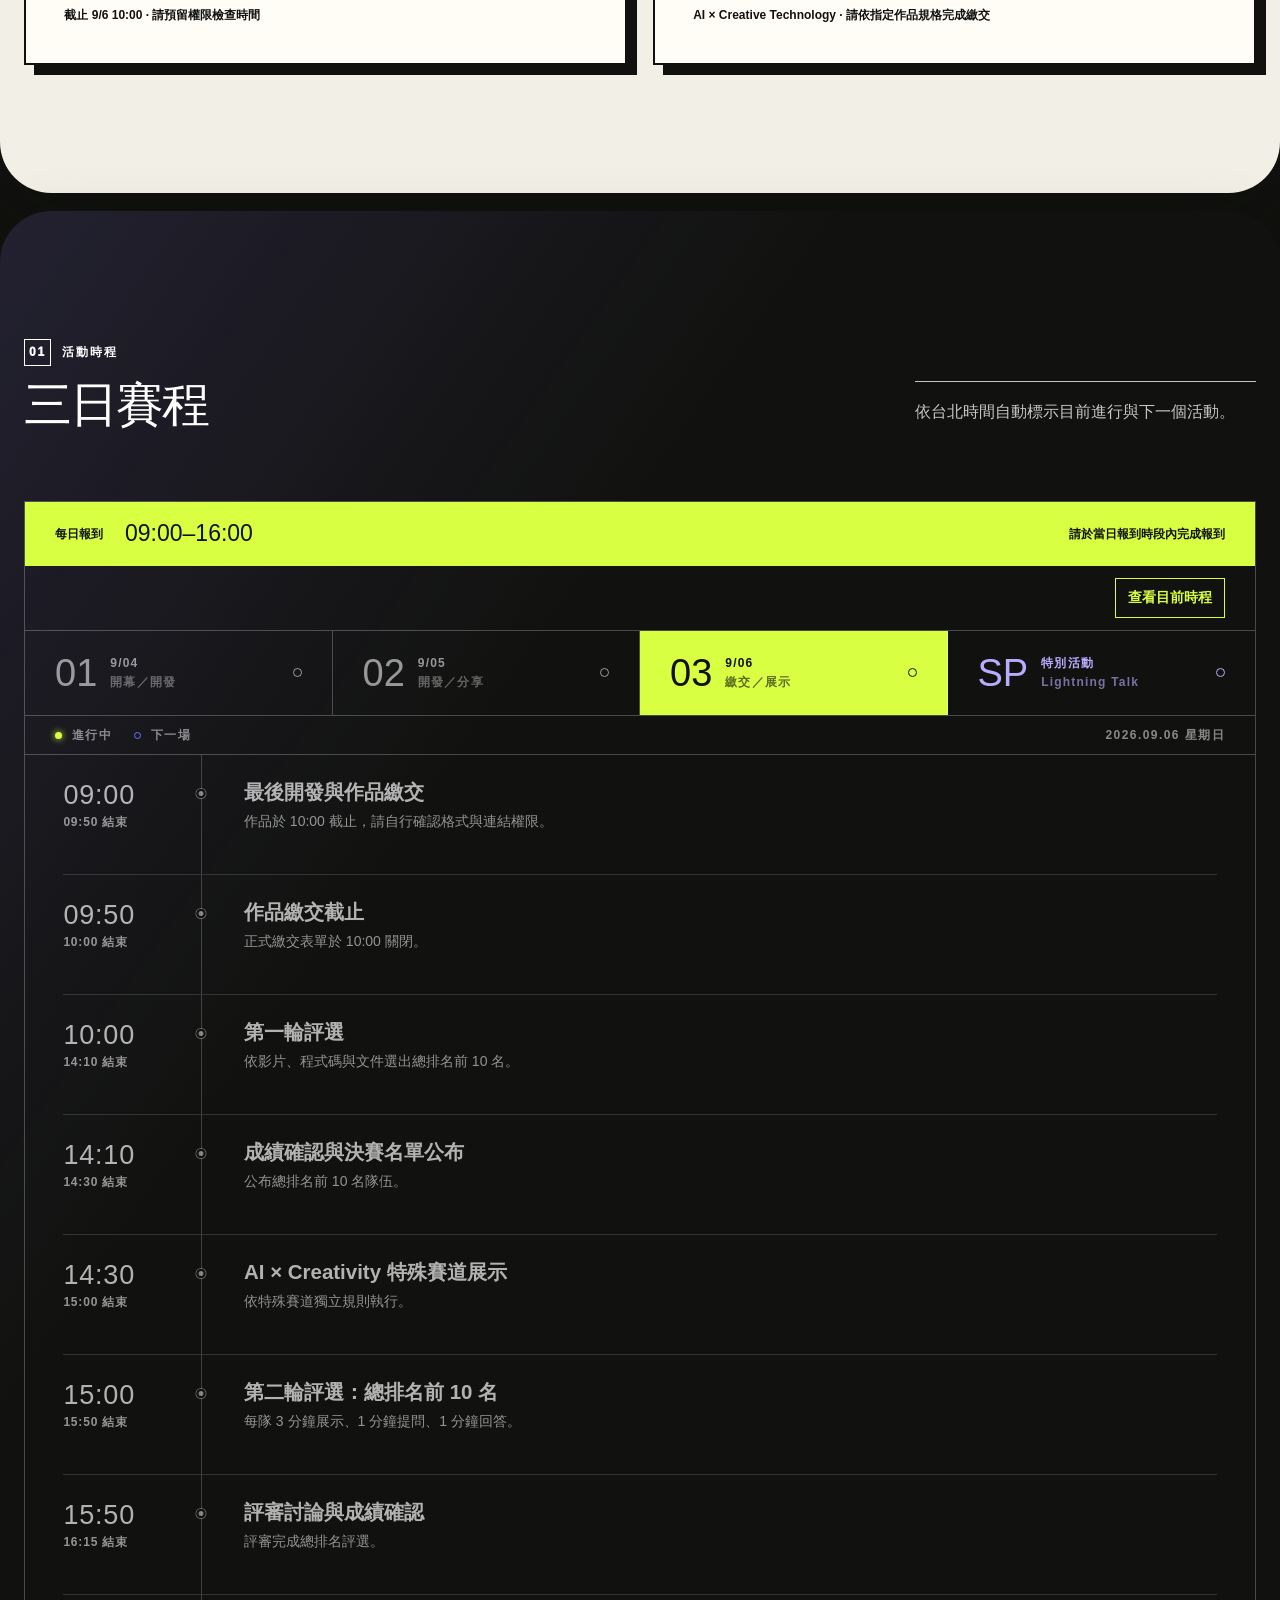
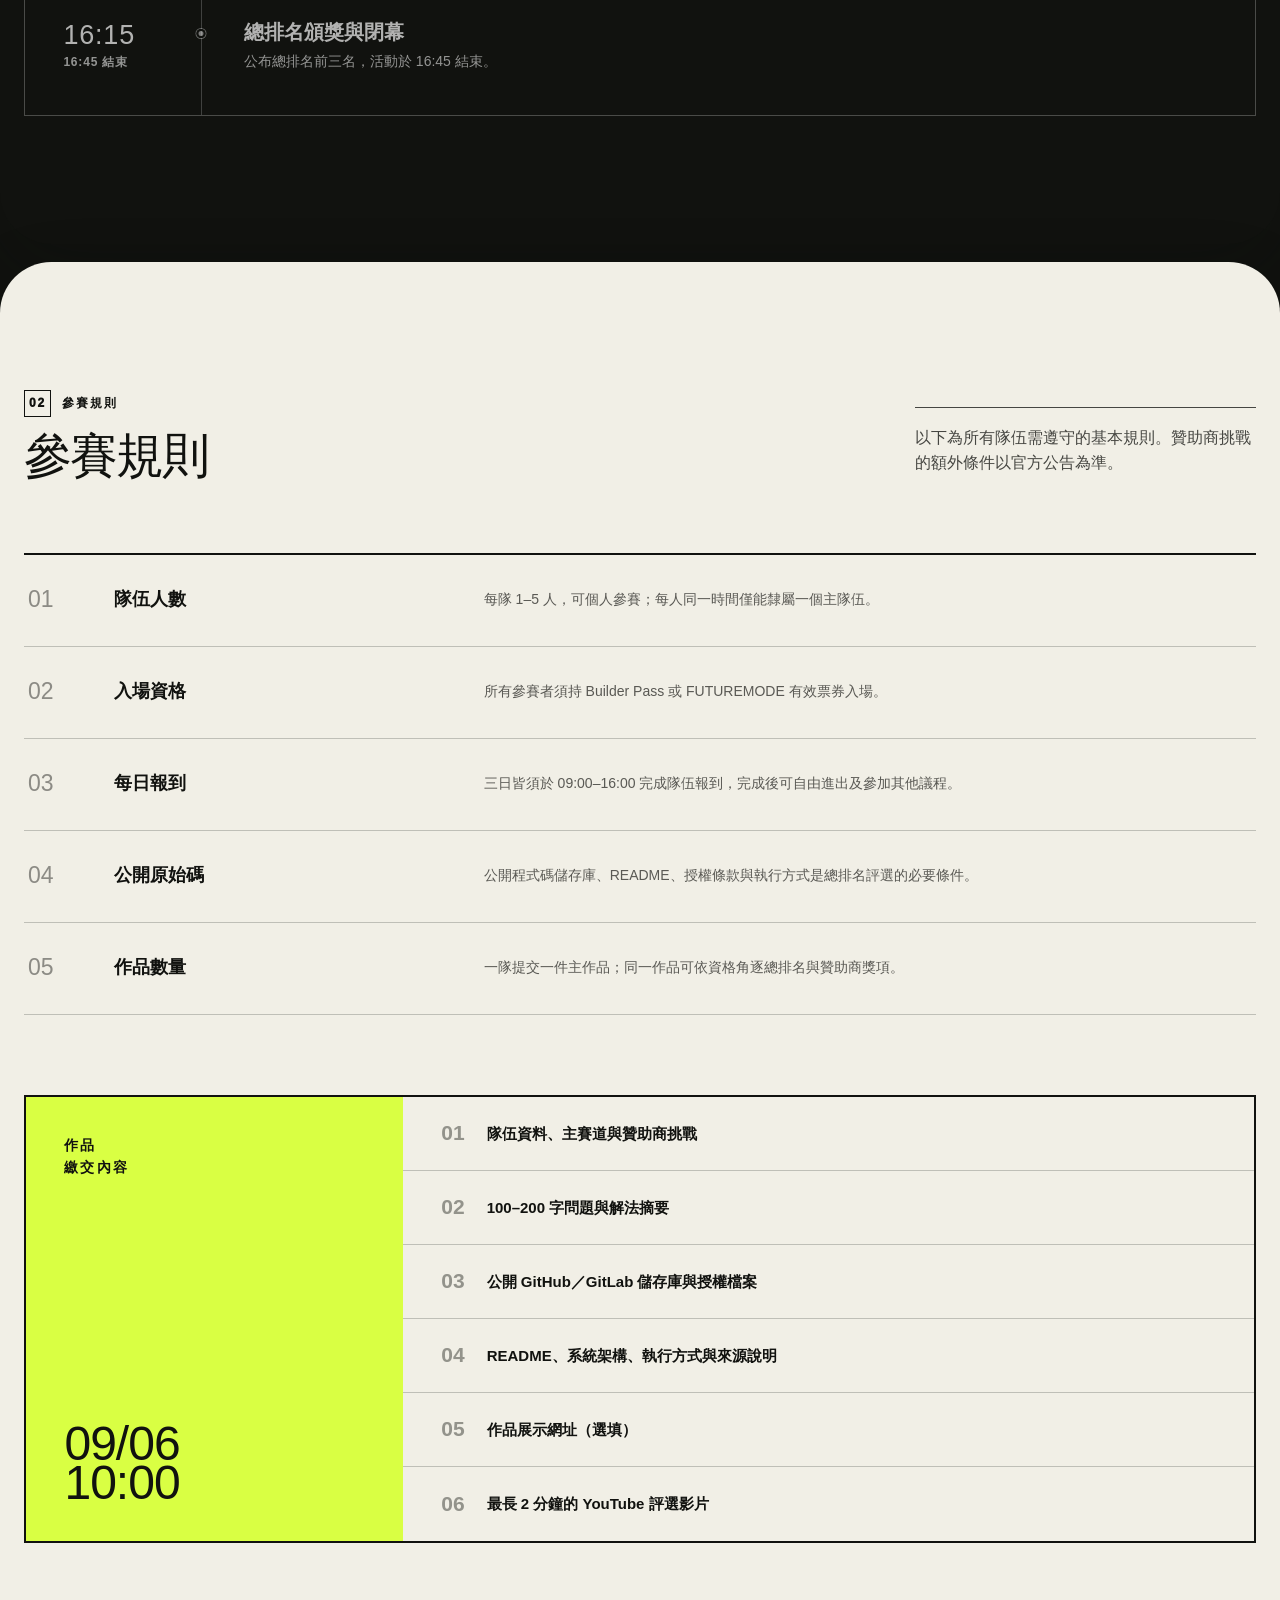
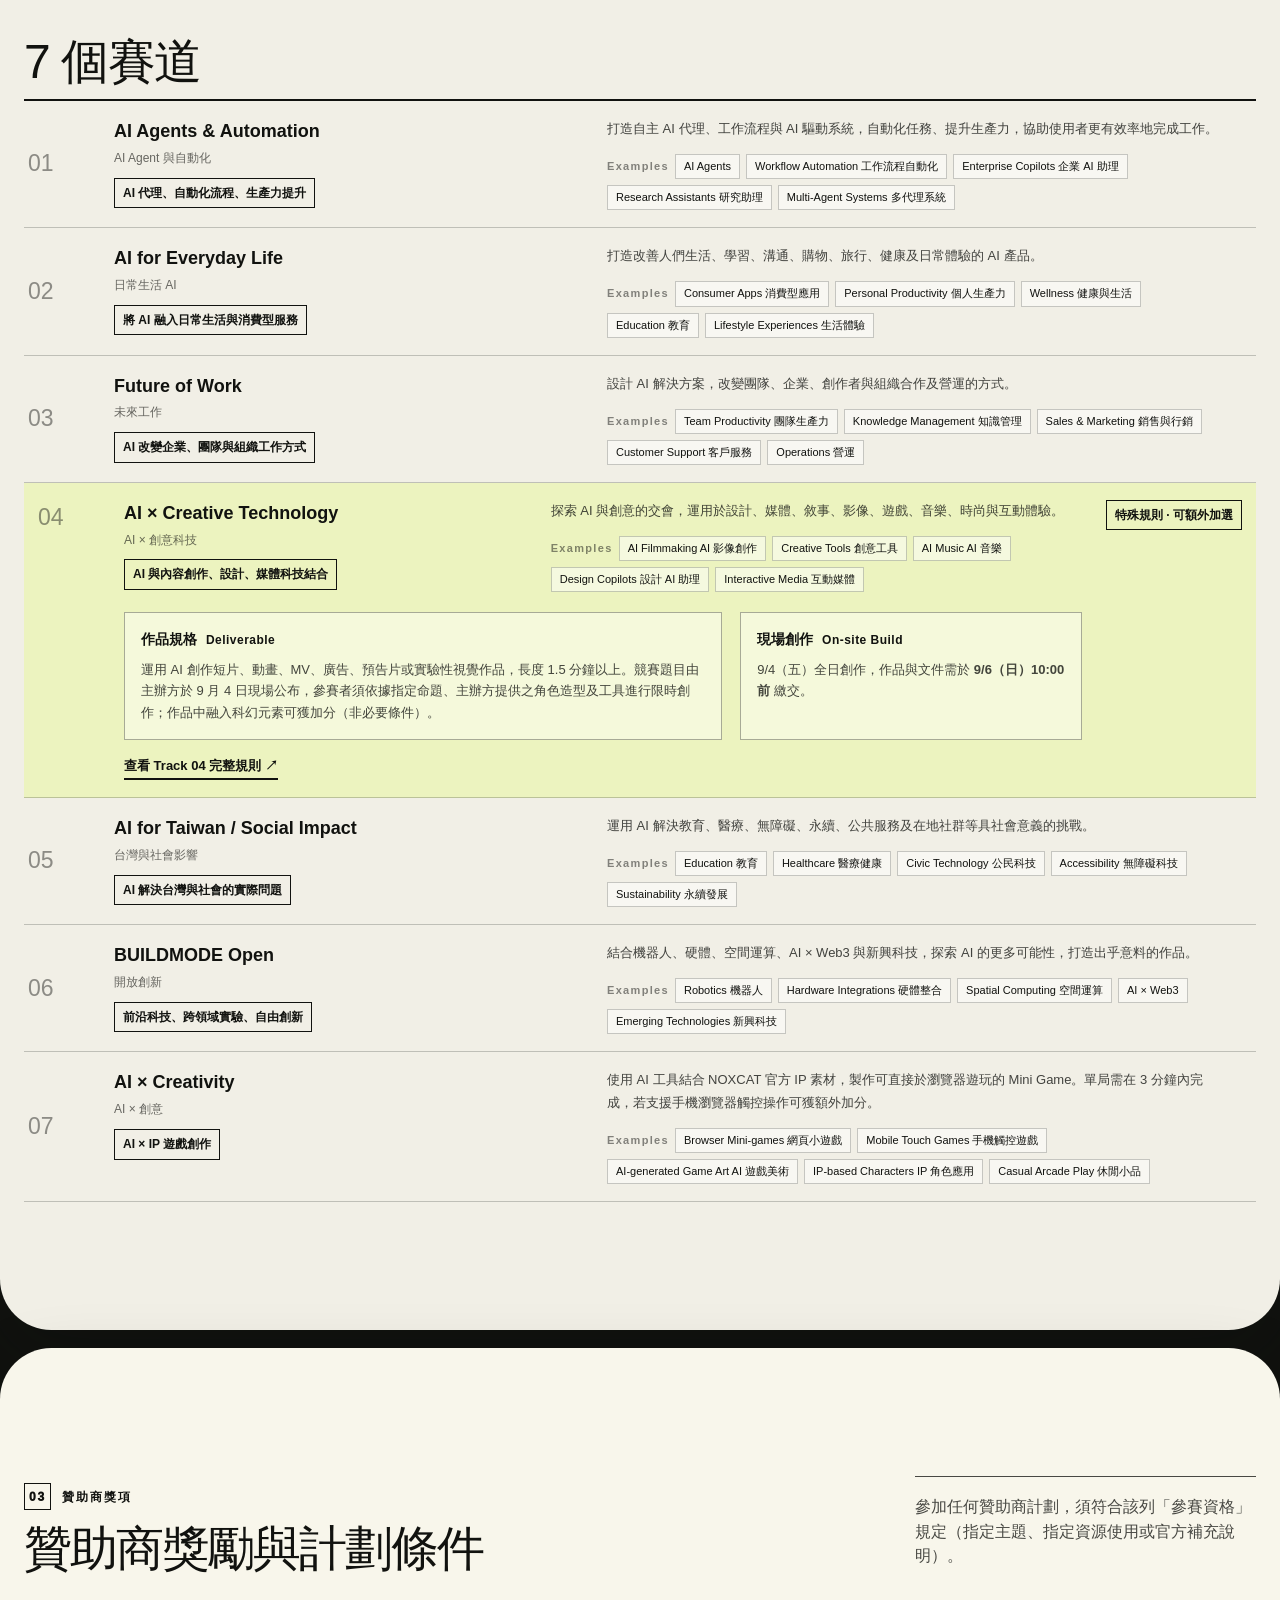
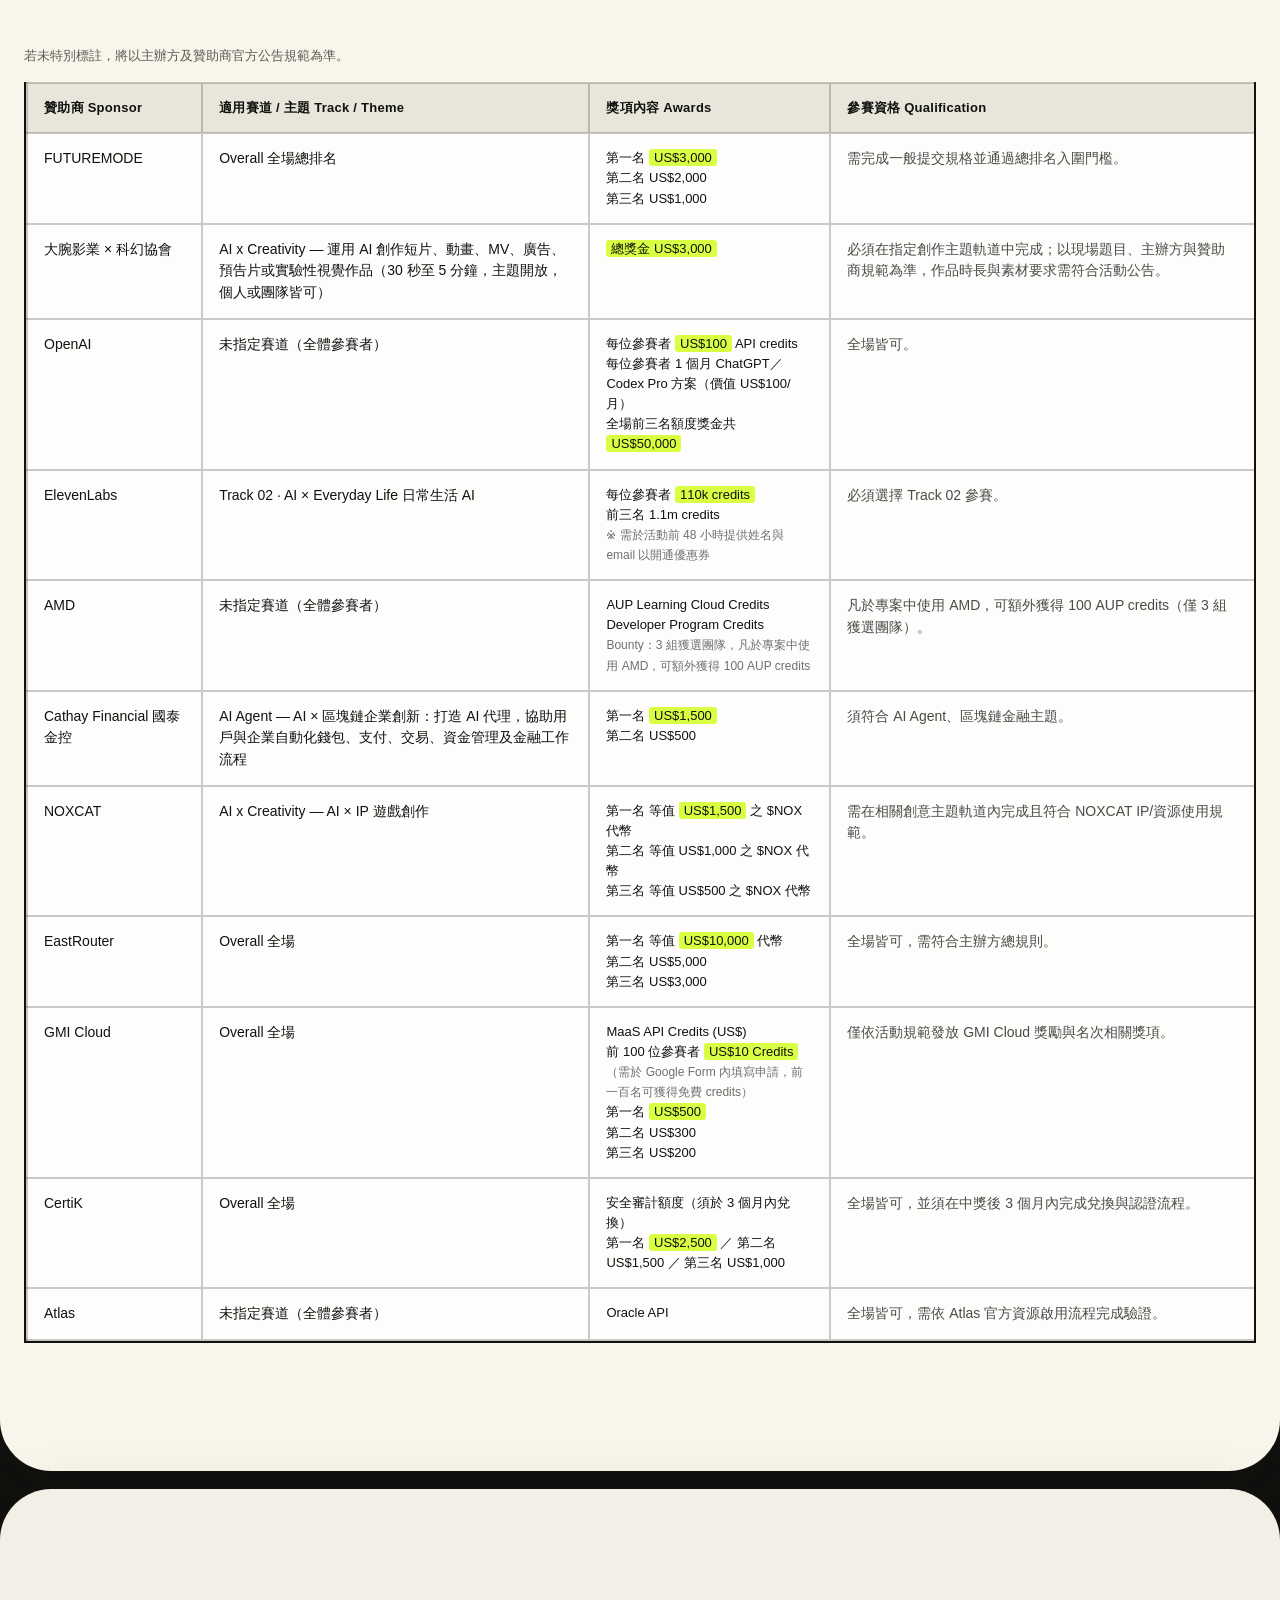
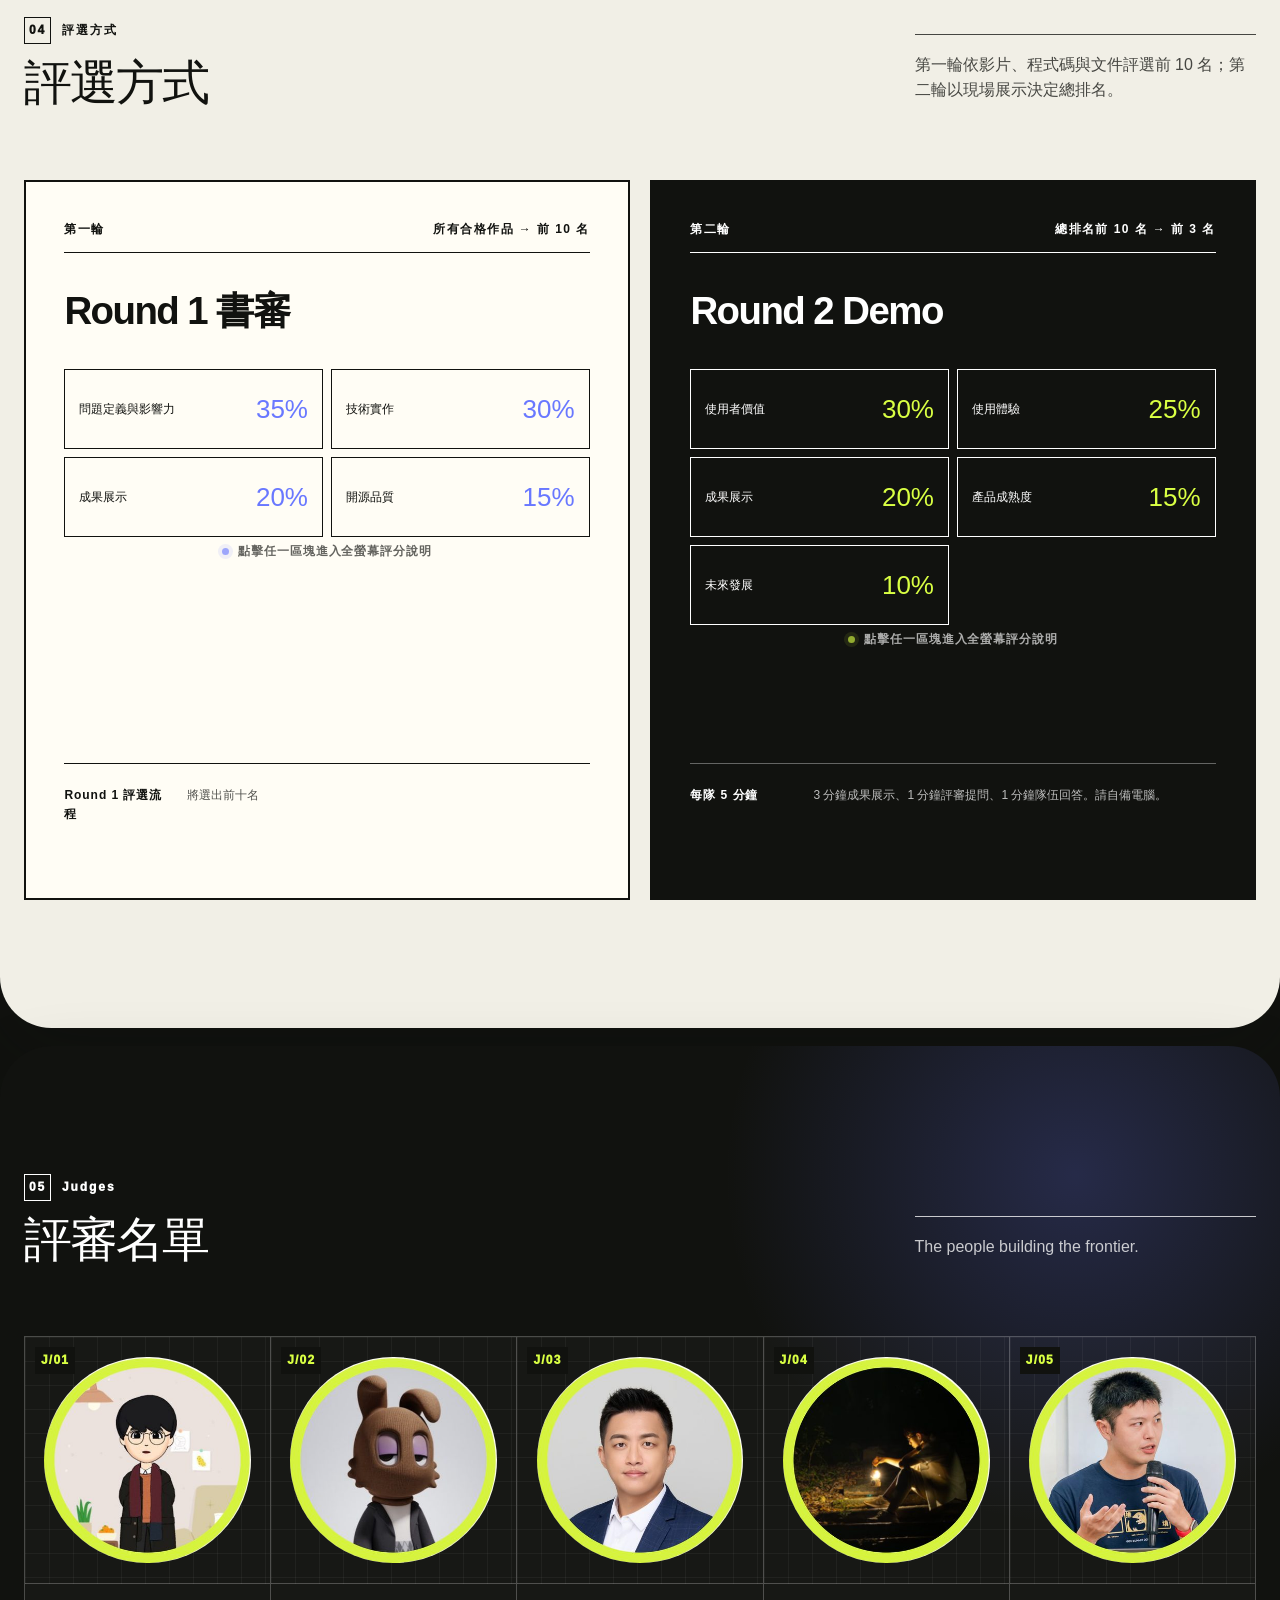
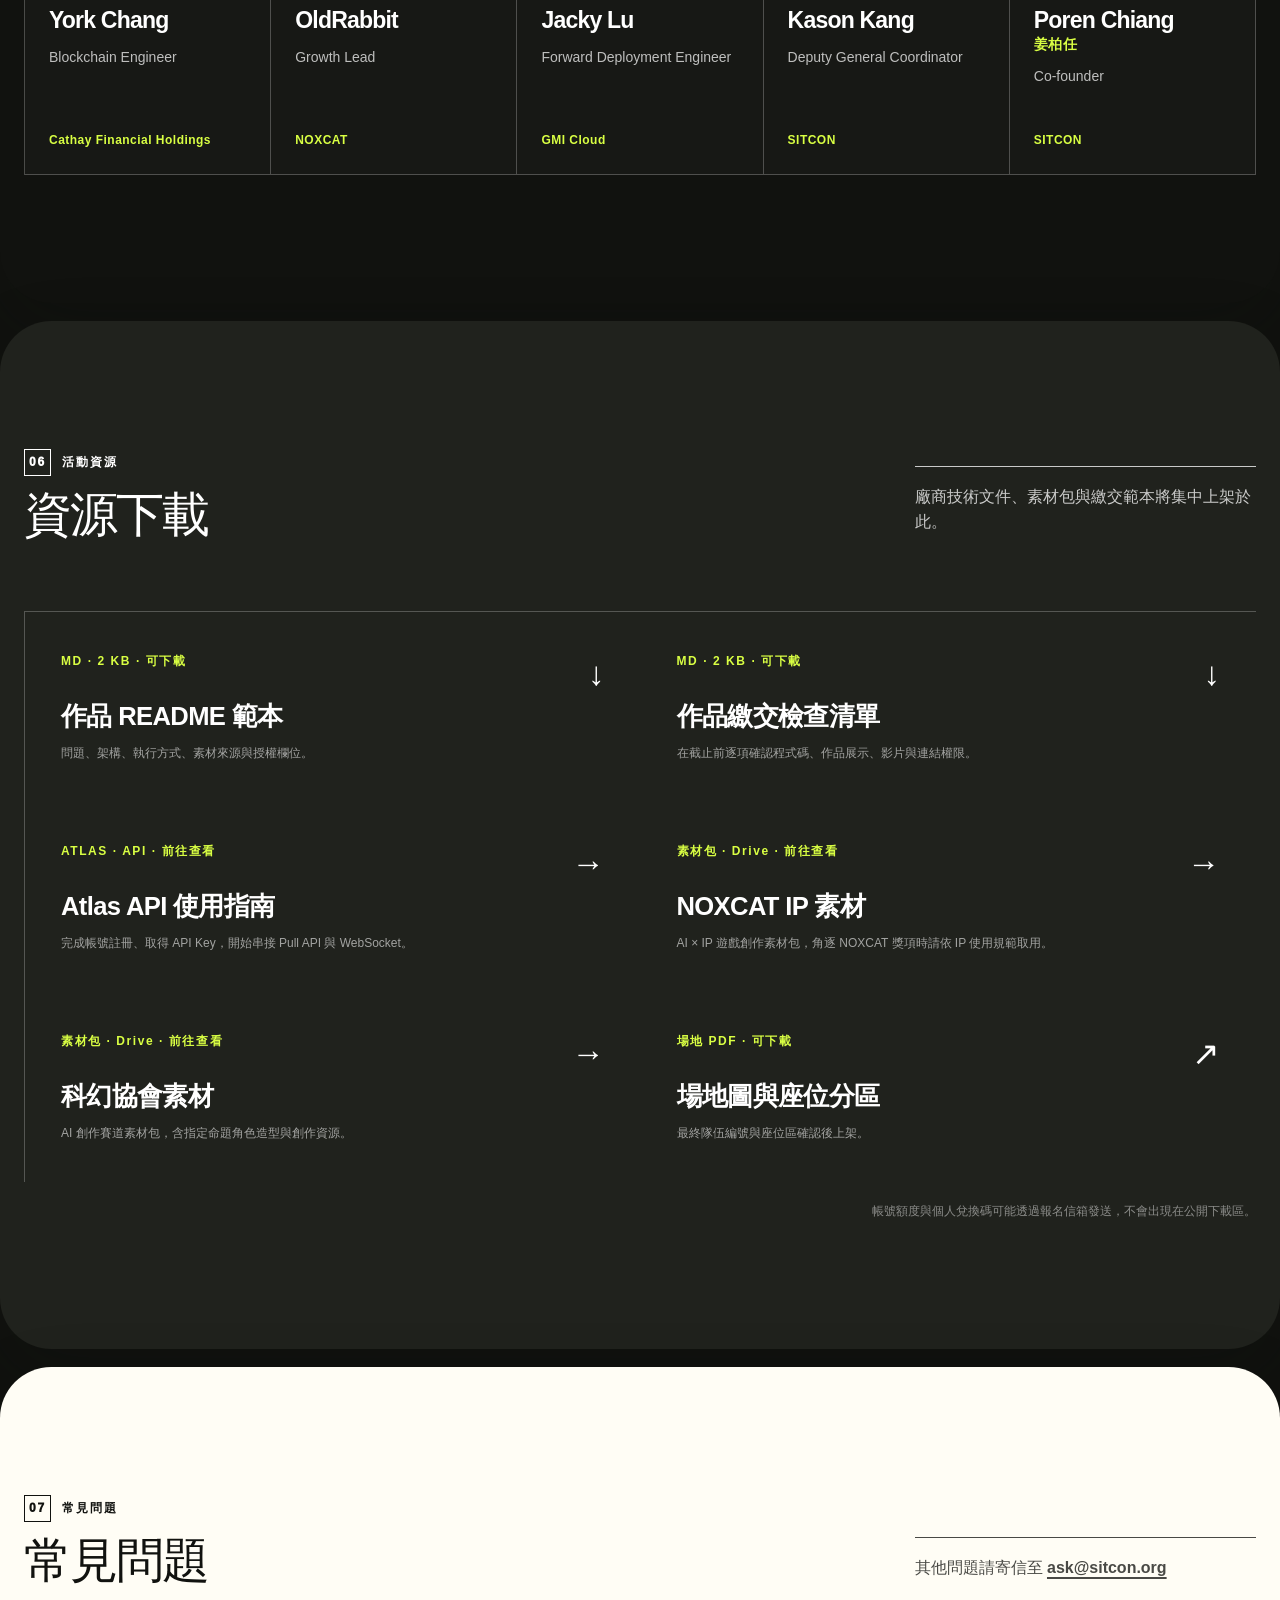
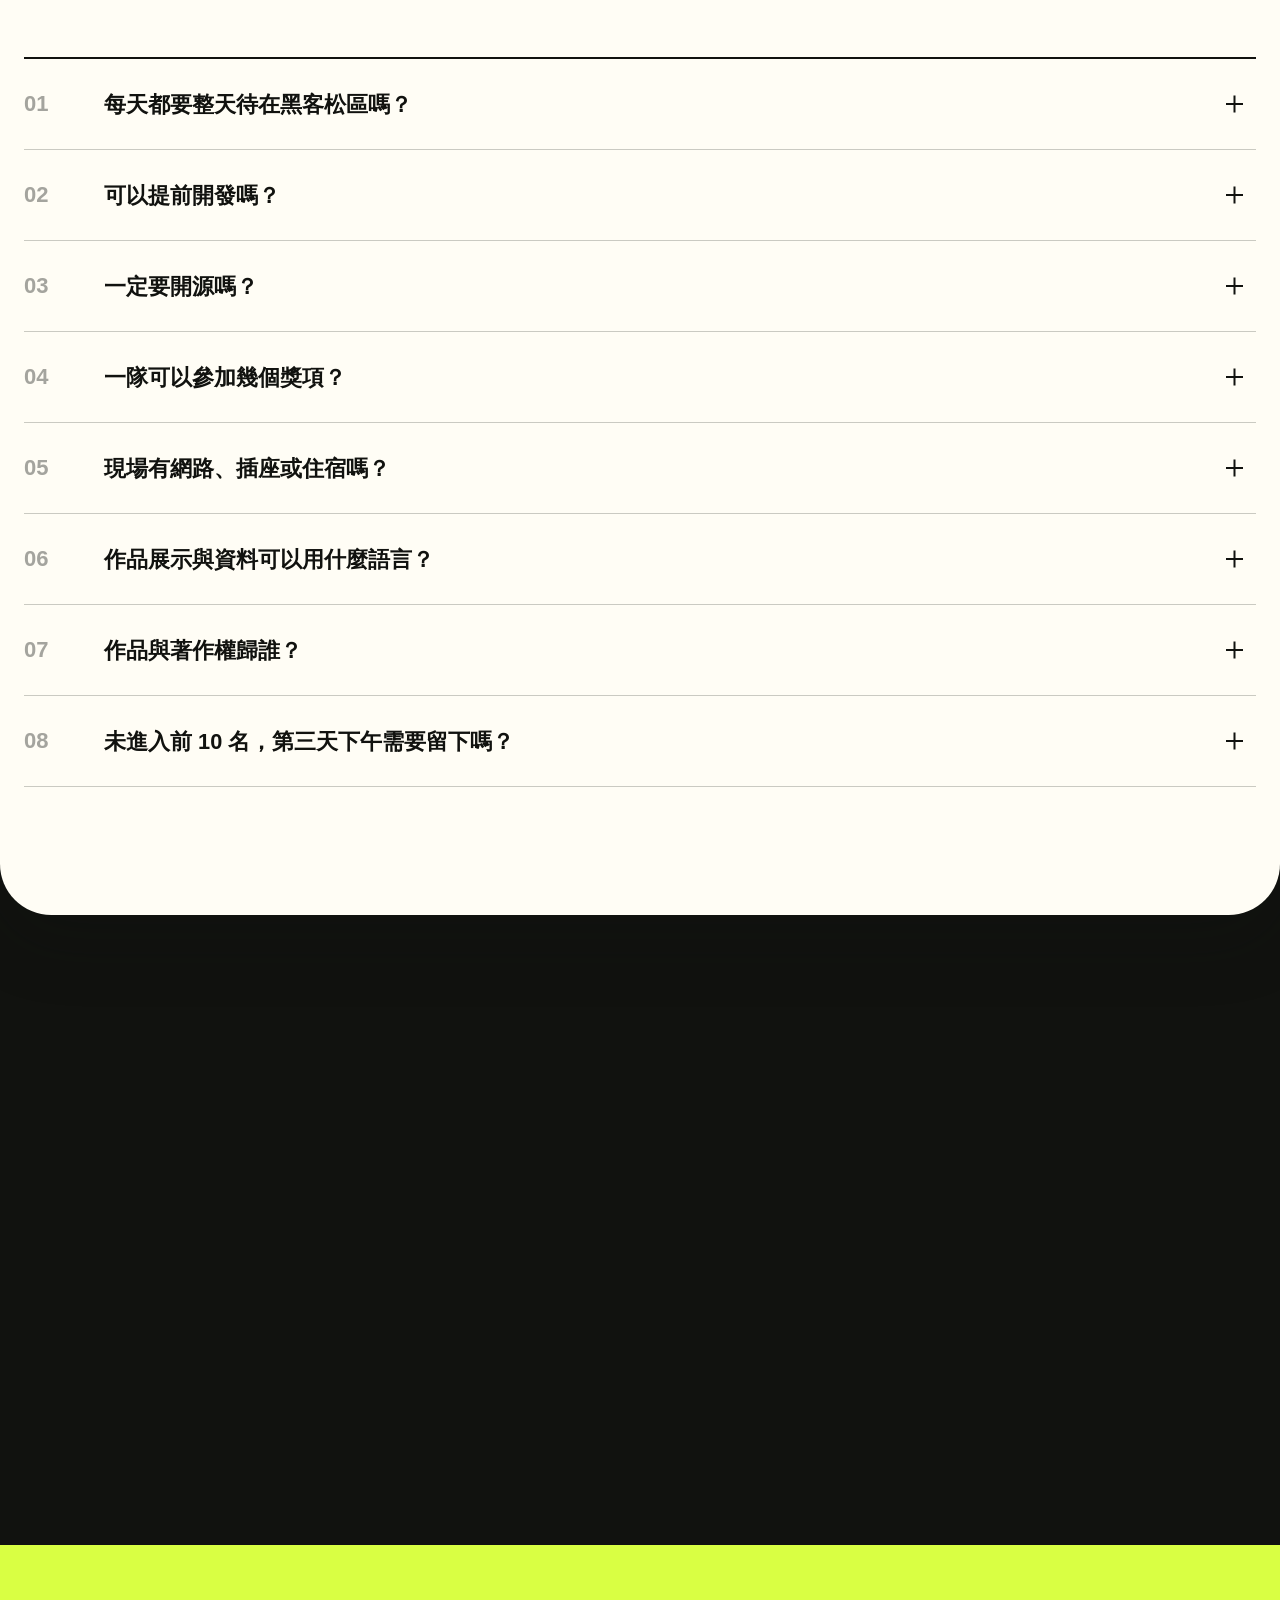
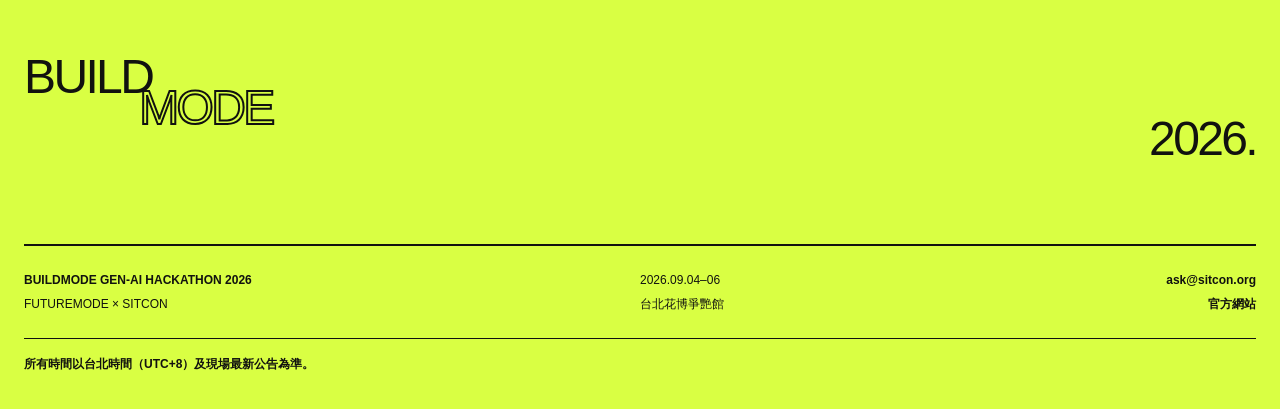
==== commit 3aac5f6d: "add submission deadline countdown" ====
--- a/index.html
+++ b/index.html
@@ -133,6 +133,11 @@
             作品繳交表單將集中於此；請依各表單的開放與截止時間完成填寫。
           </p>
         </div>
+        <div class="action-deadline" role="status" aria-live="polite">
+          <span>FINAL SUBMISSION DEADLINE</span>
+          <strong>9/6 10:00</strong>
+          <time id="submission-deadline-countdown" datetime="2026-09-06T10:00:00+08:00">倒數載入中</time>
+        </div>
         <div class="action-grid">
           <a id="submission-action" class="action-card action-card--orange is-live" href="https://forms.gle/dRoB2Ejkr9wGXrJP8" target="_blank" rel="noreferrer">
             <span class="action-no">A/01</span>
@@ -143,7 +148,7 @@
             </span>
             <span class="action-meta">截止 9/6 10:00 · 請預留權限檢查時間</span>
           </a>
-          <a id="track4-submission-action" class="action-card action-card--acid is-live" href="https://forms.gle/P6ZwFhU8KynDuQSb7" target="_blank" rel="noreferrer">
+          <a id="track4-submission-action" class="action-card action-card--orange is-live" href="https://forms.gle/P6ZwFhU8KynDuQSb7" target="_blank" rel="noreferrer">
             <span class="action-no">A/02</span>
             <span class="action-main">
               <small>表單 02 · TRACK 04</small>
--- a/styles.css
+++ b/styles.css
@@ -745,6 +745,38 @@
   gap: clamp(16px, 2vw, 28px);
 }
 
+.action-deadline {
+  display: flex;
+  flex-wrap: wrap;
+  gap: 8px 18px;
+  align-items: baseline;
+  margin: -24px 0 42px;
+  padding: 15px 18px;
+  border: 2px solid var(--ink);
+  background: var(--ink);
+  color: var(--acid);
+  box-shadow: 7px 7px 0 var(--acid);
+}
+
+.action-deadline span {
+  font-size: 11px;
+  font-weight: 950;
+  letter-spacing: 0.12em;
+}
+
+.action-deadline strong,
+.action-deadline time {
+  font-family: var(--font-display);
+  font-size: clamp(20px, 2.3vw, 28px);
+  font-weight: 500;
+  line-height: 1;
+}
+
+.action-deadline time {
+  margin-left: auto;
+  color: #fff;
+}
+
 .action-card {
   position: relative;
   display: grid;
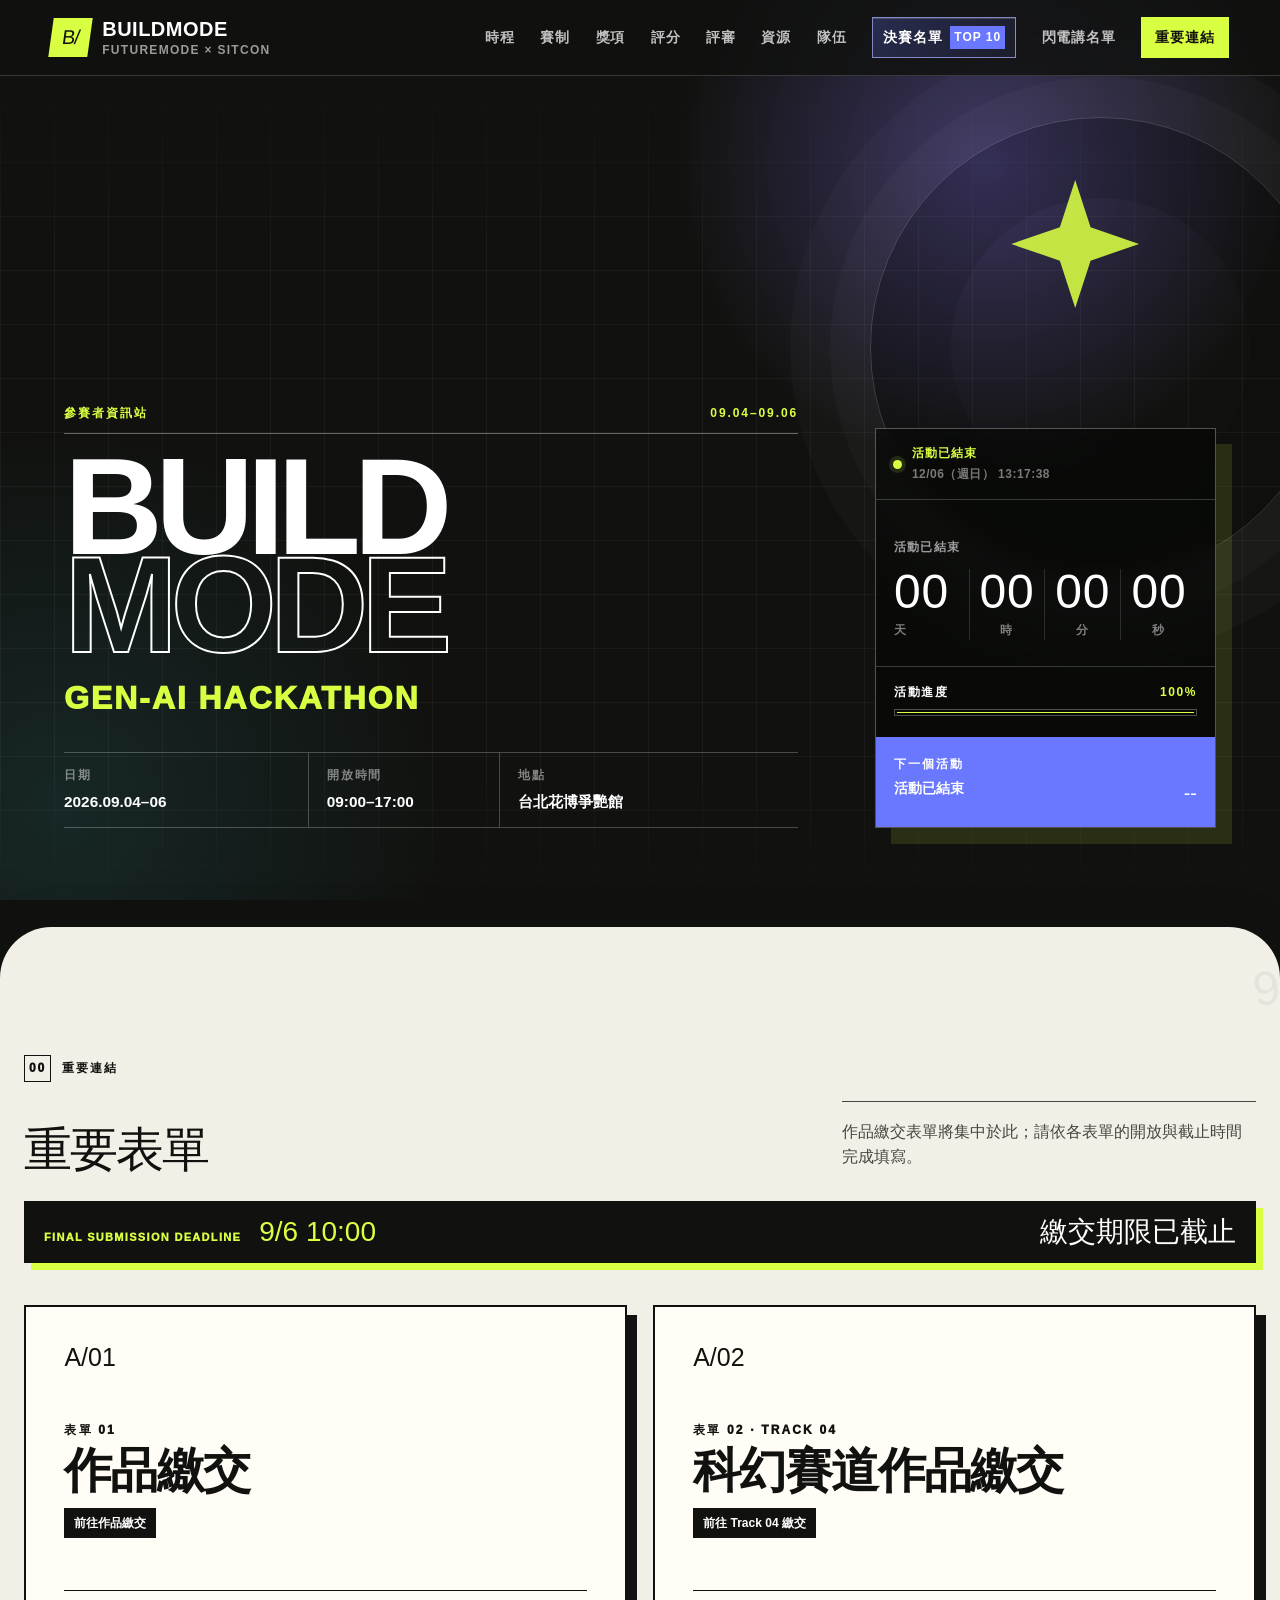
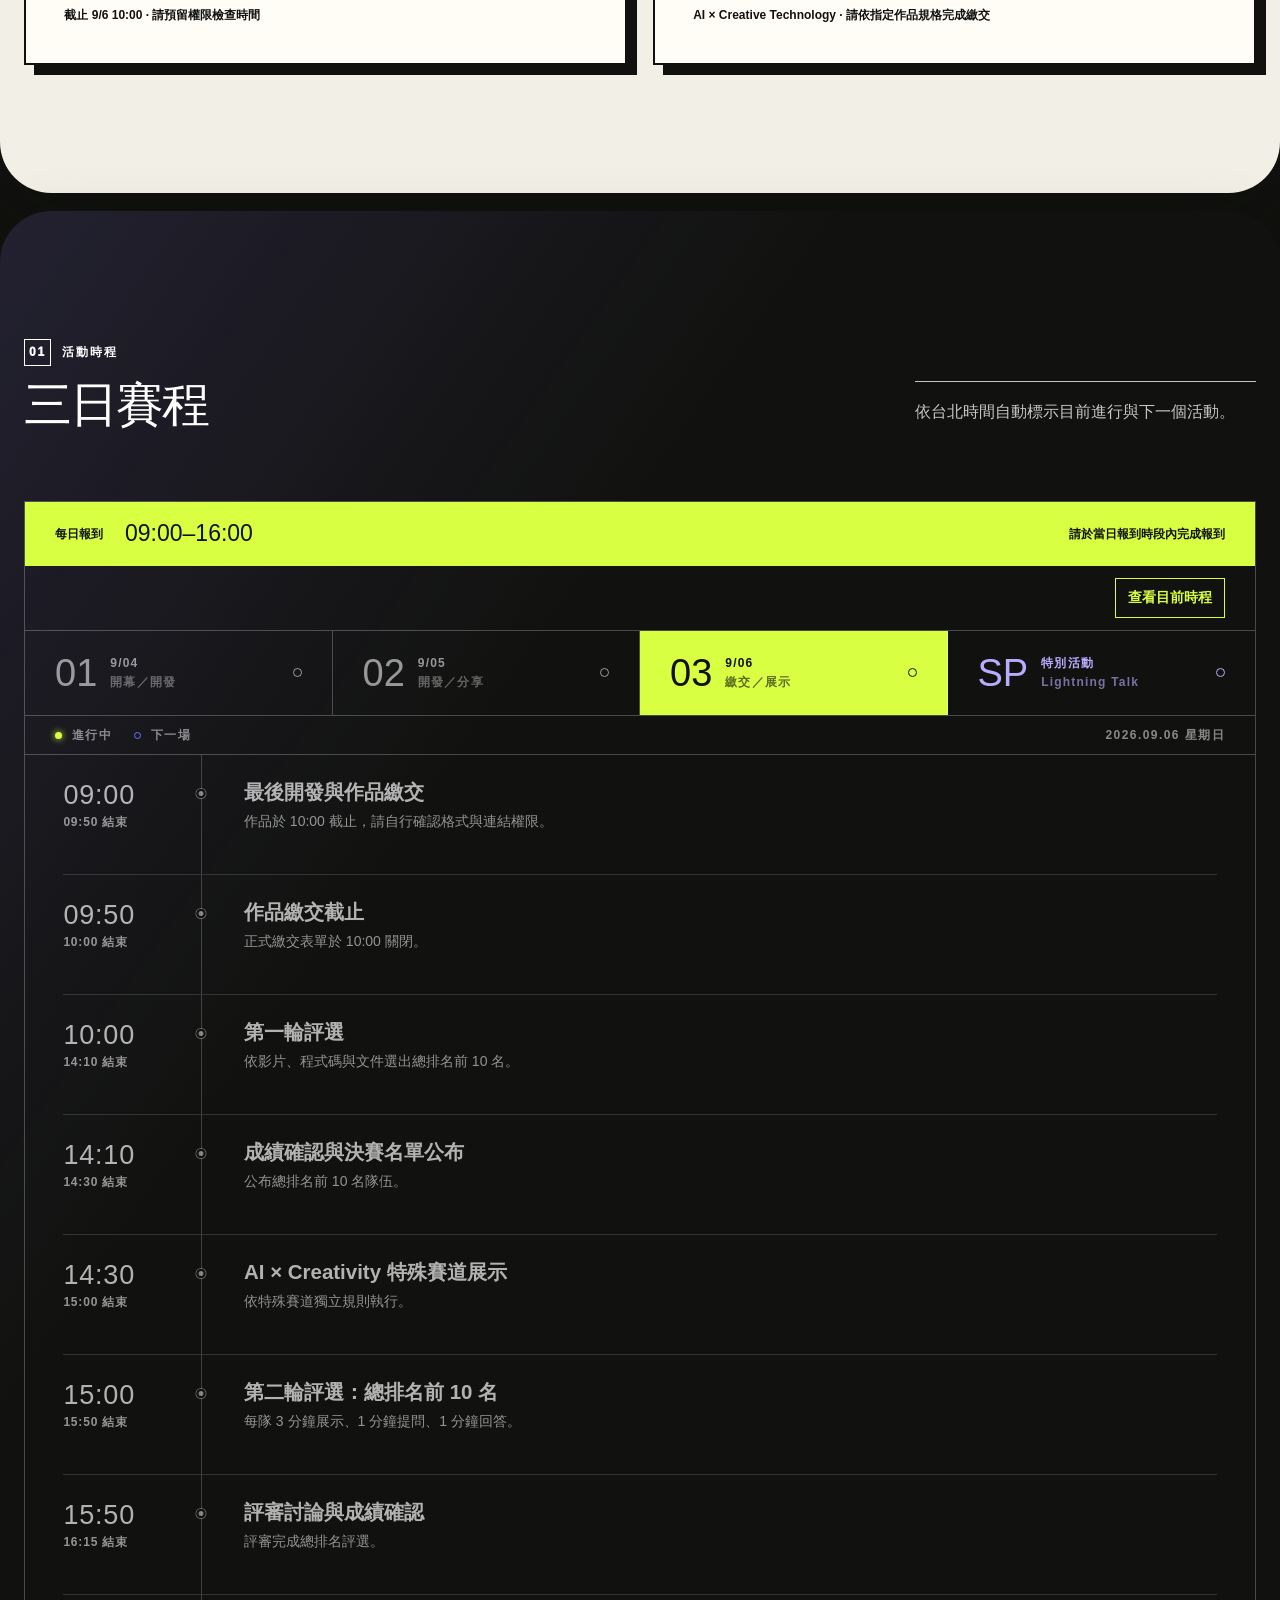
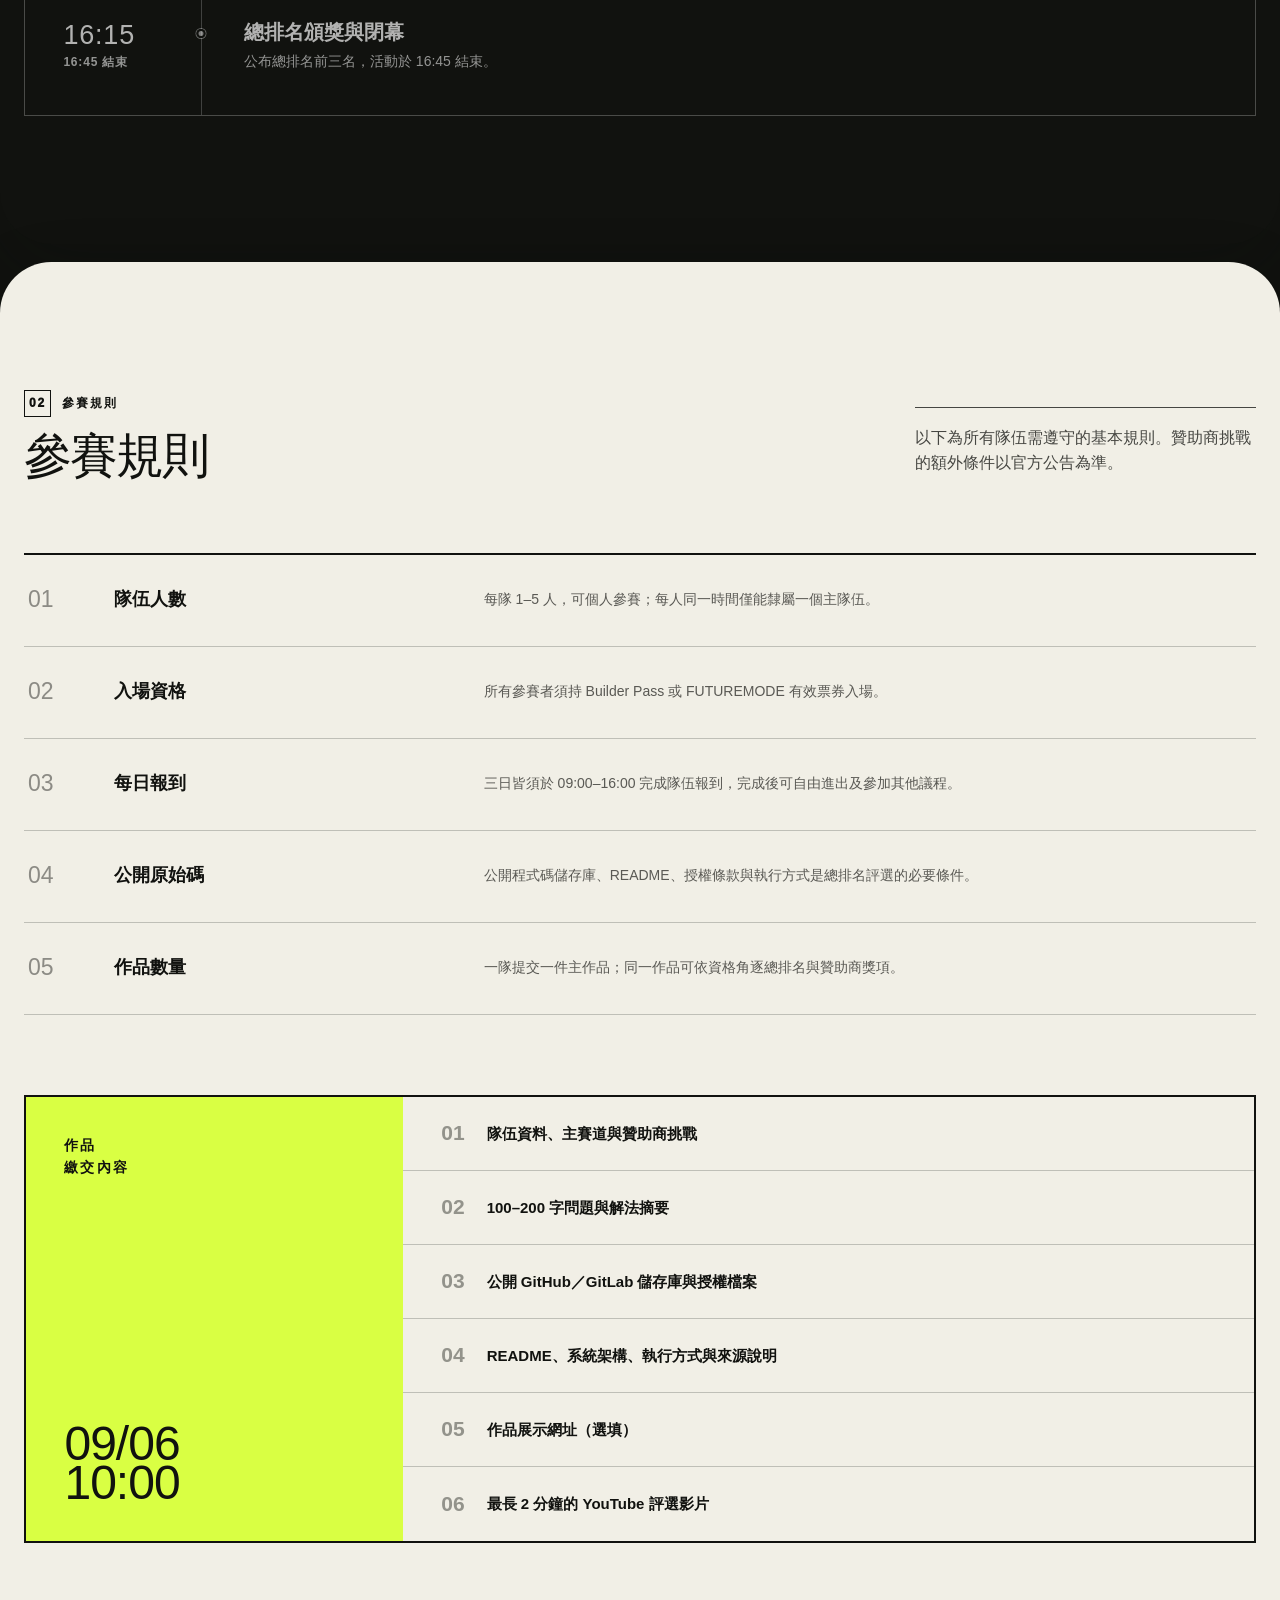
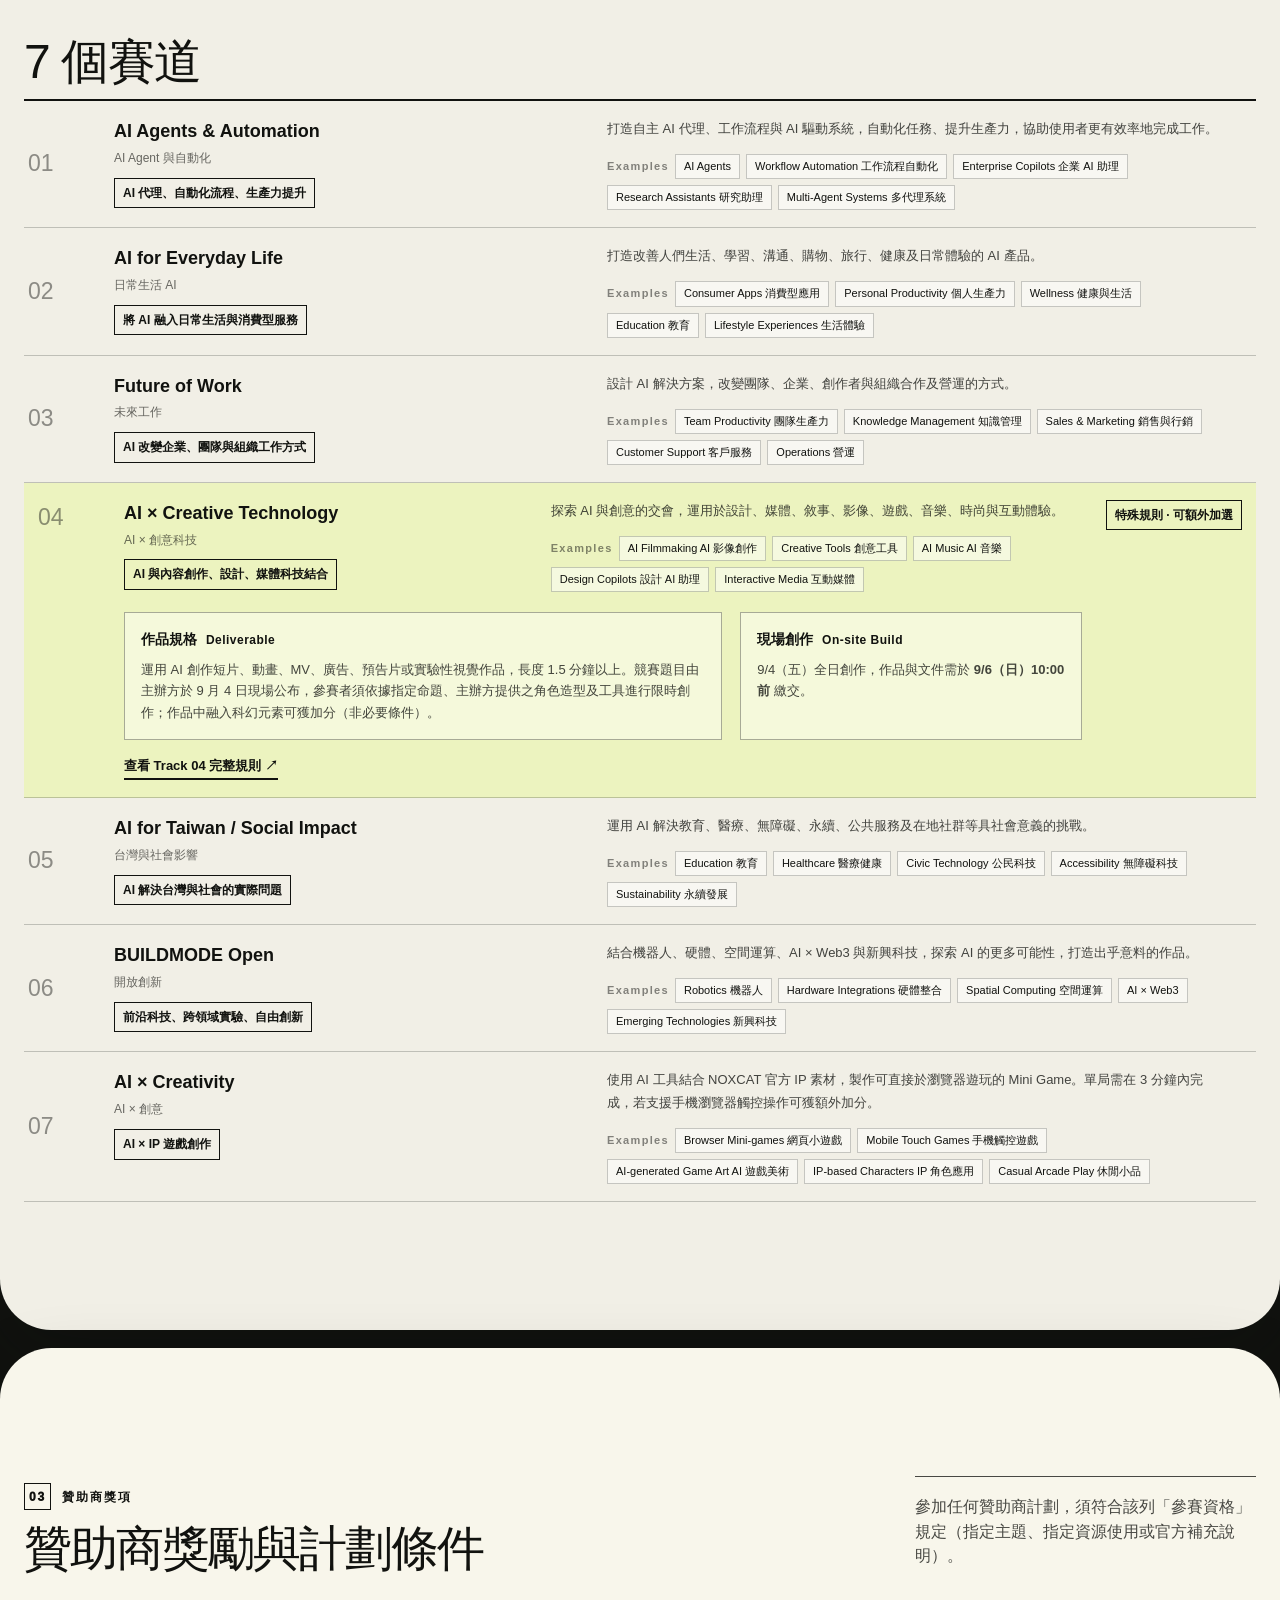
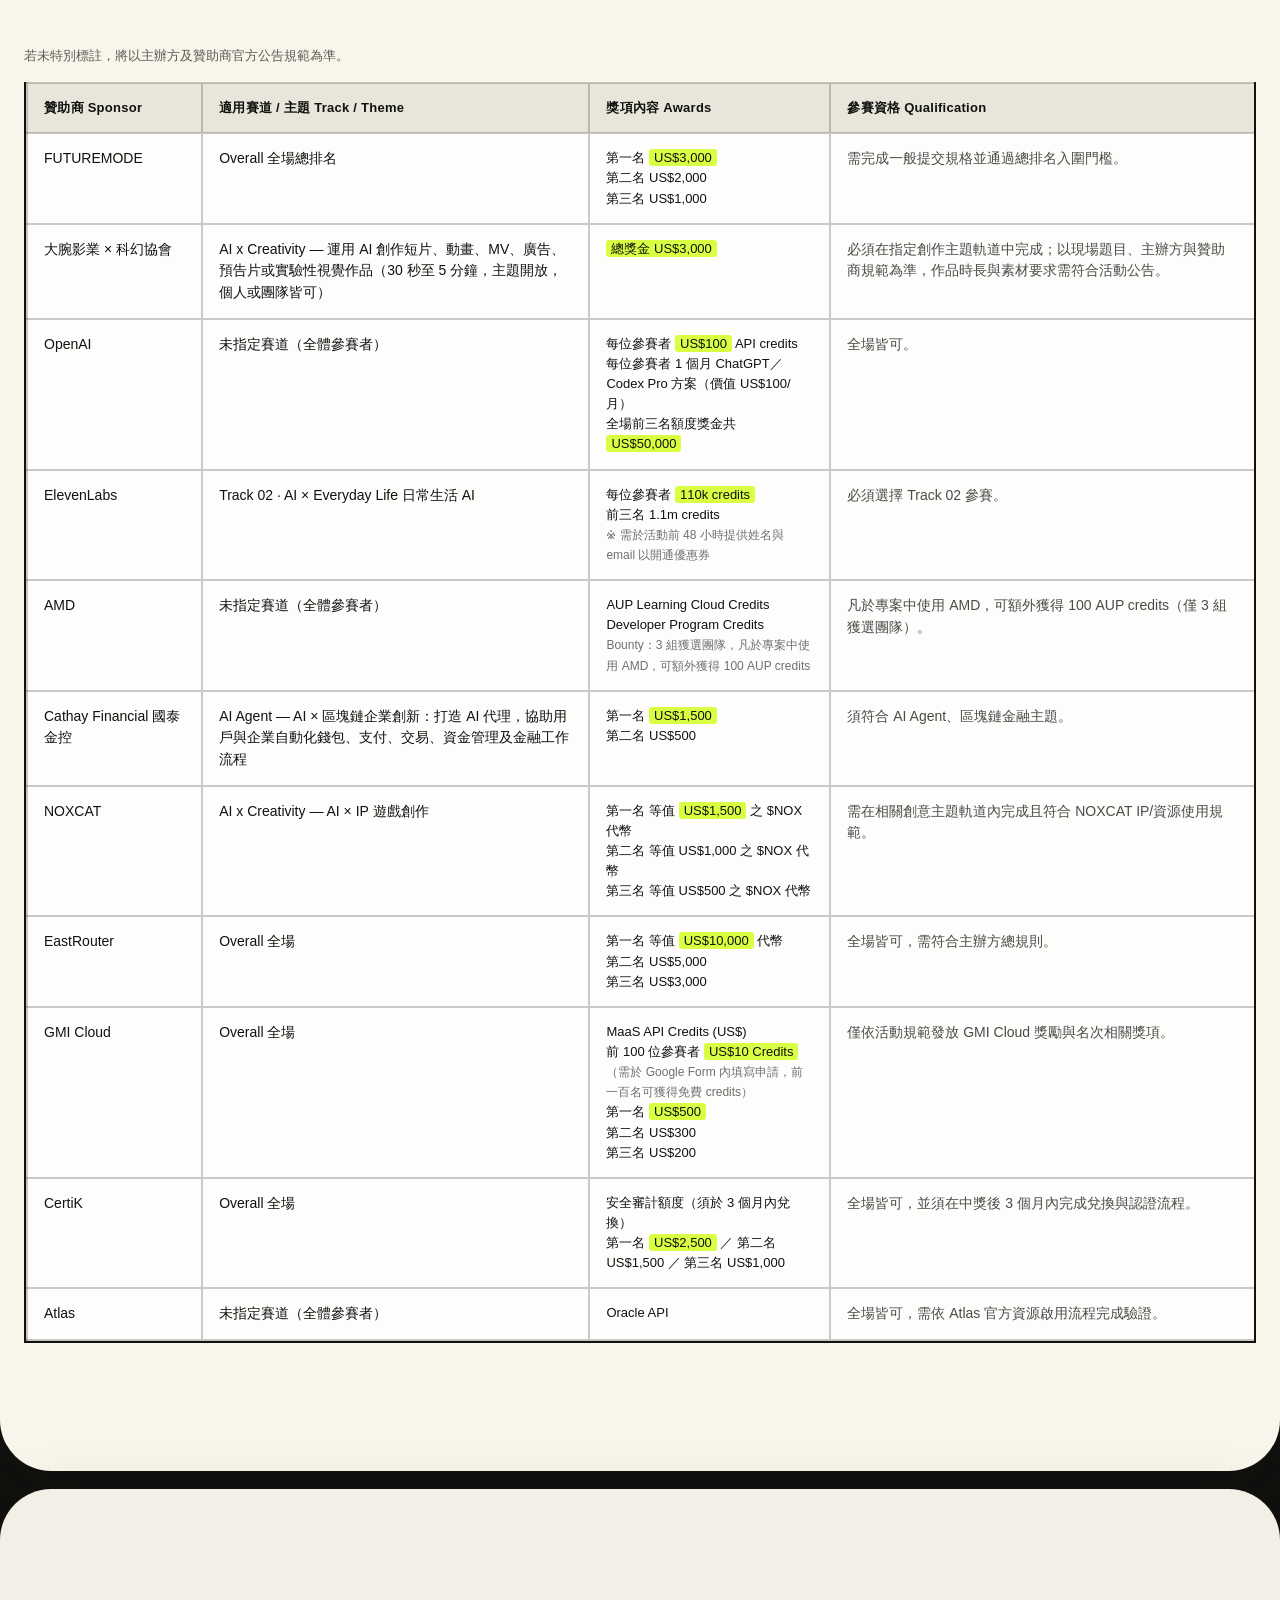
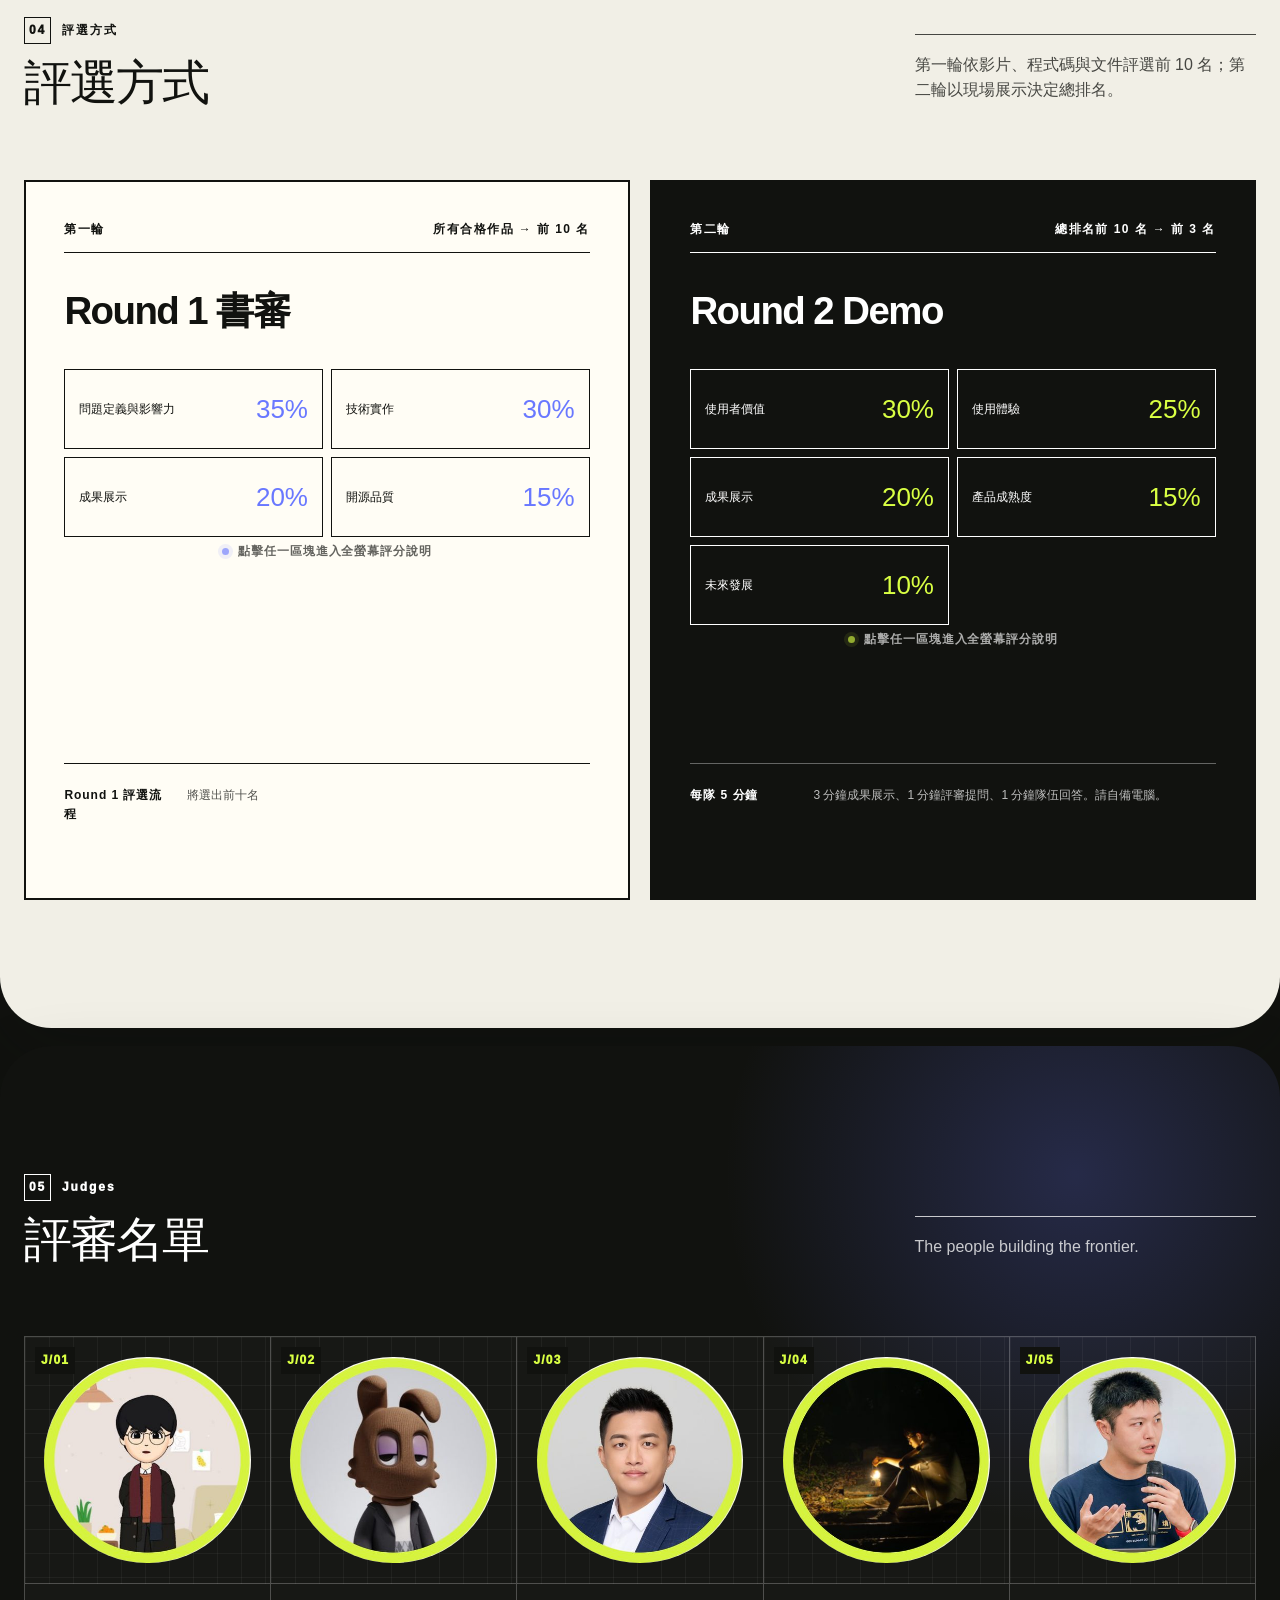
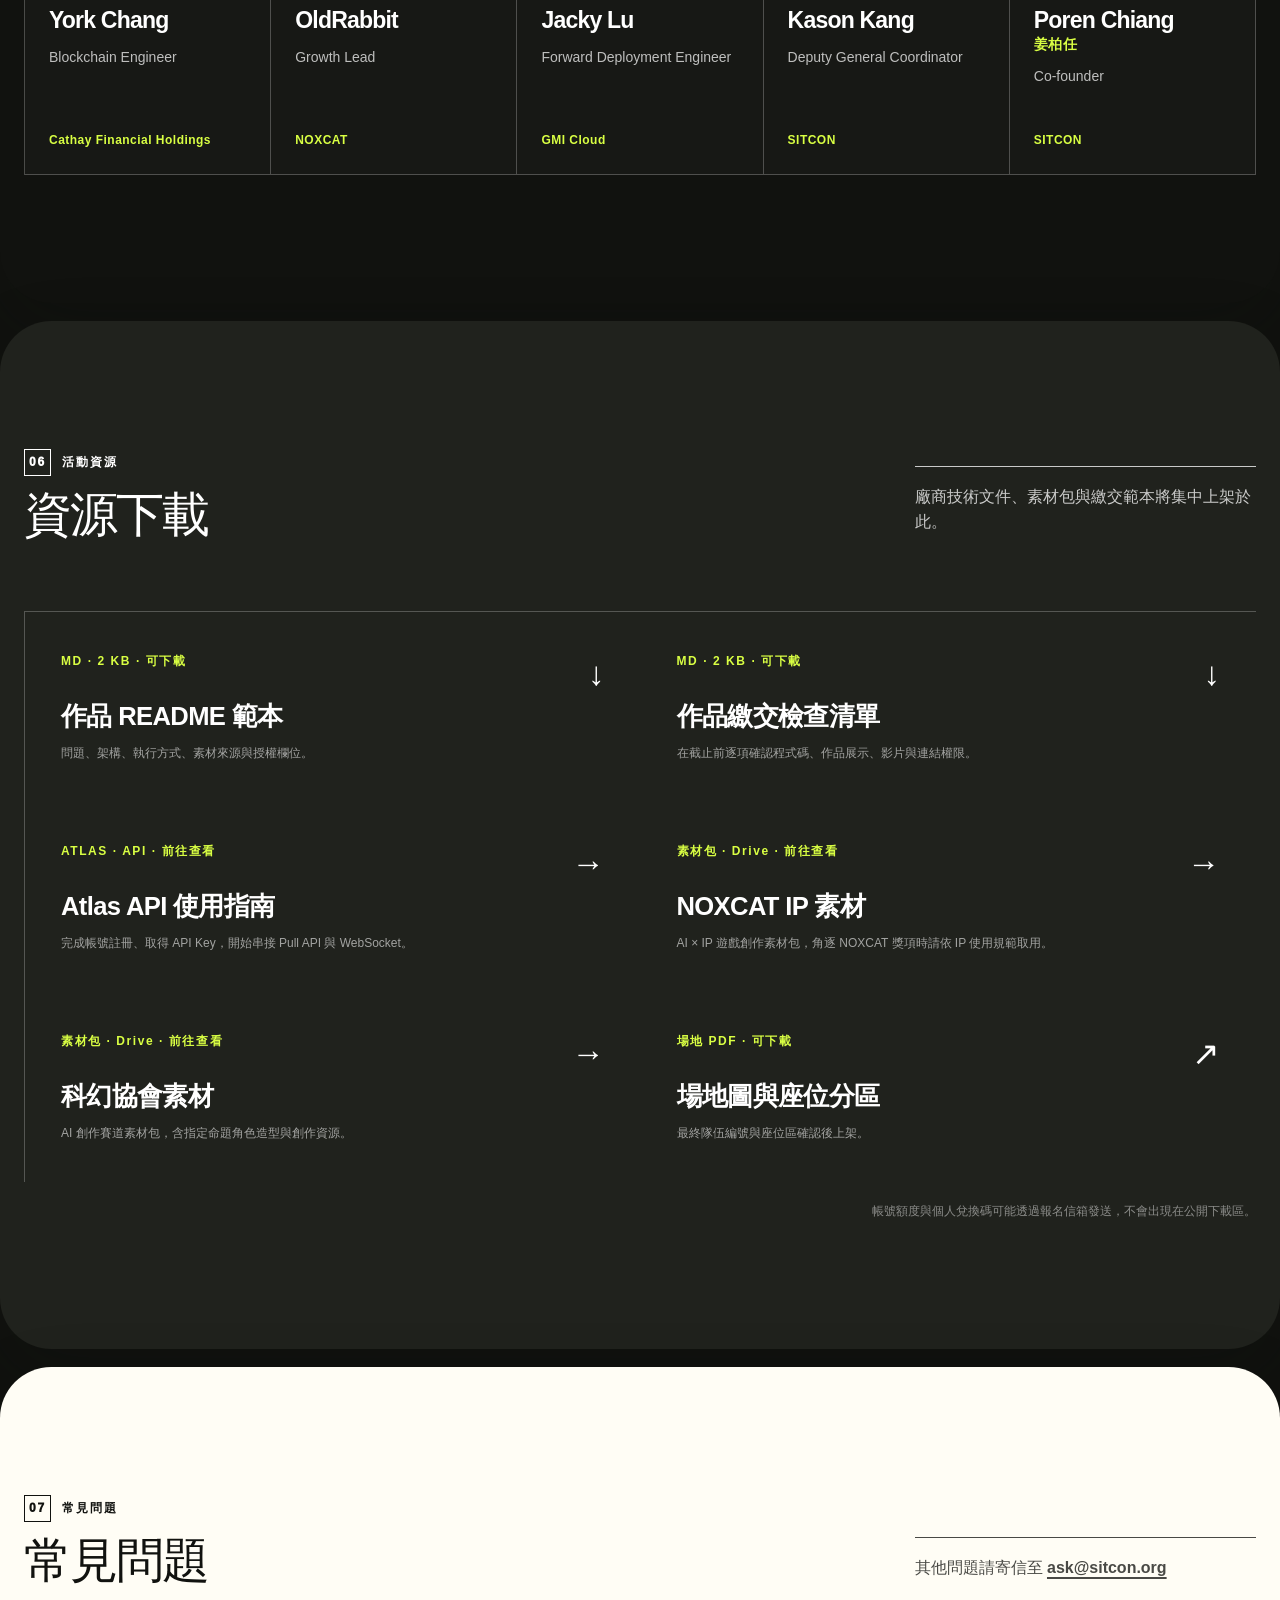
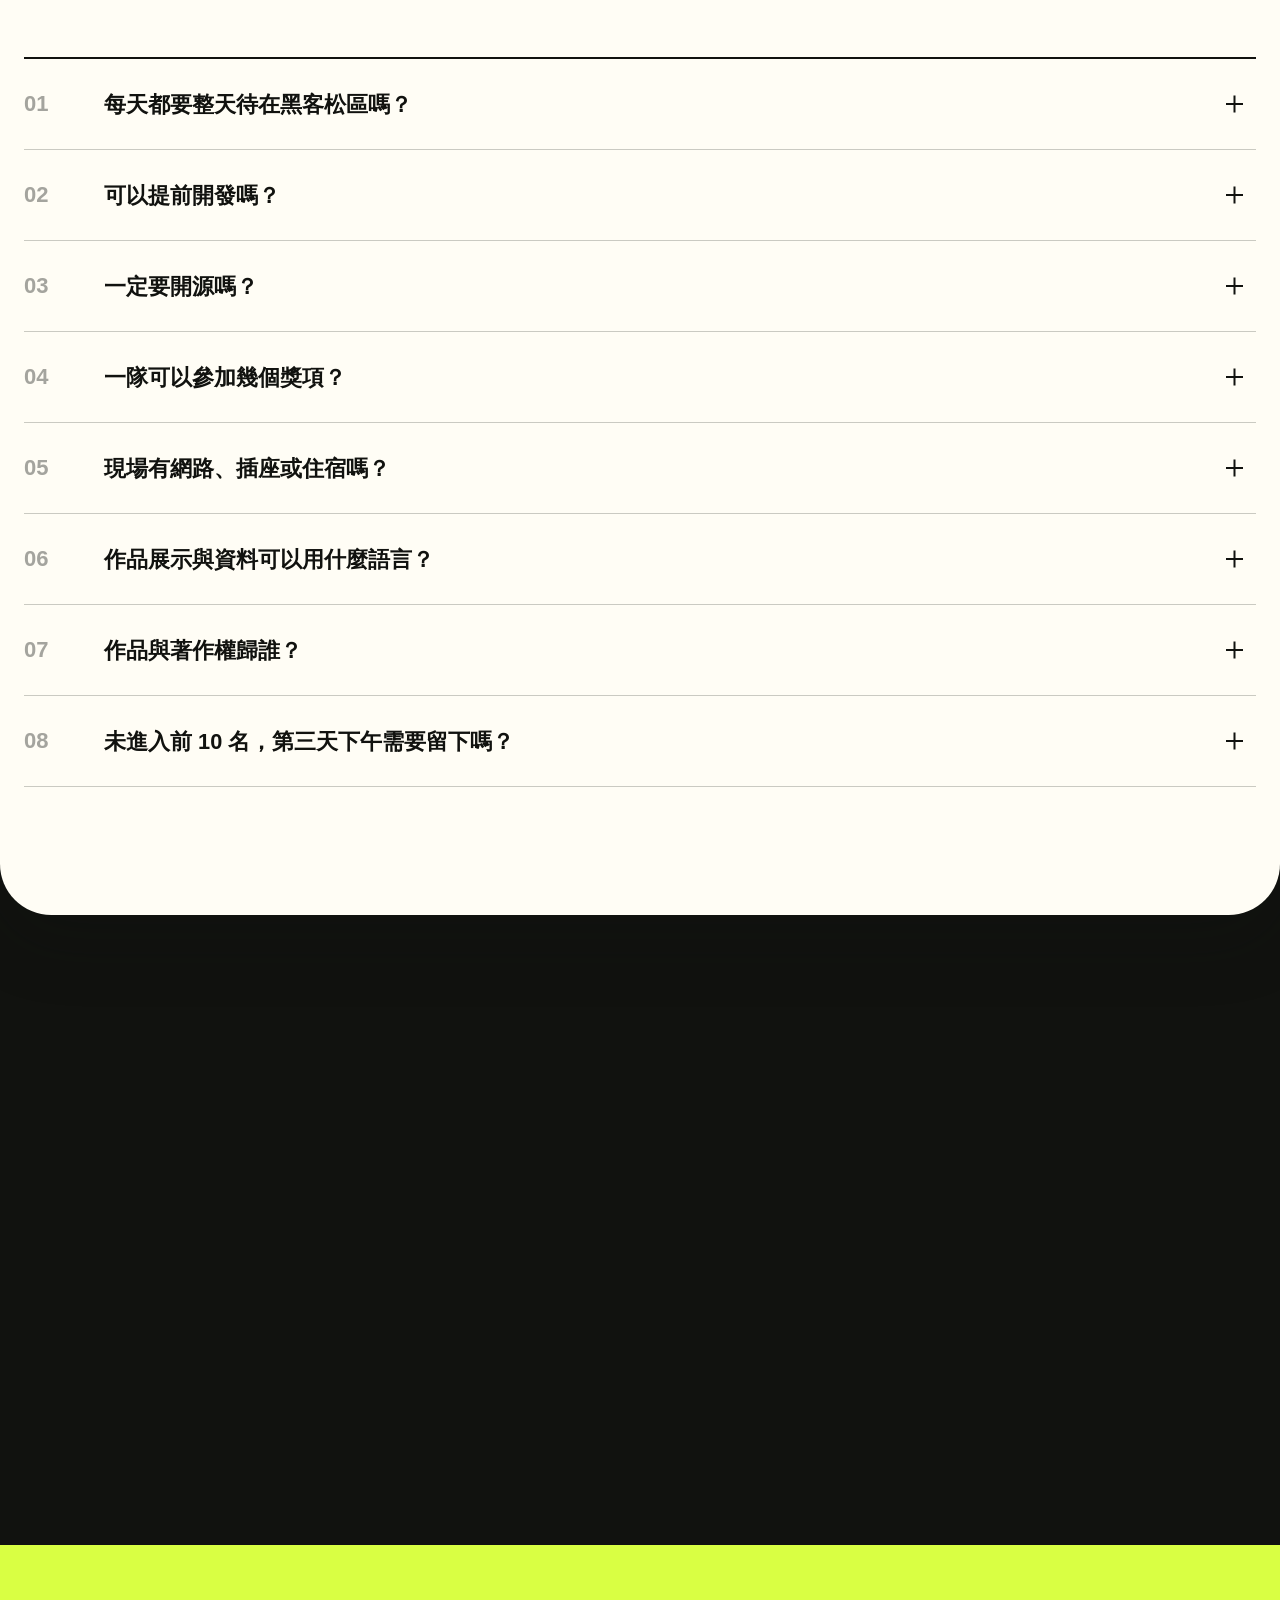
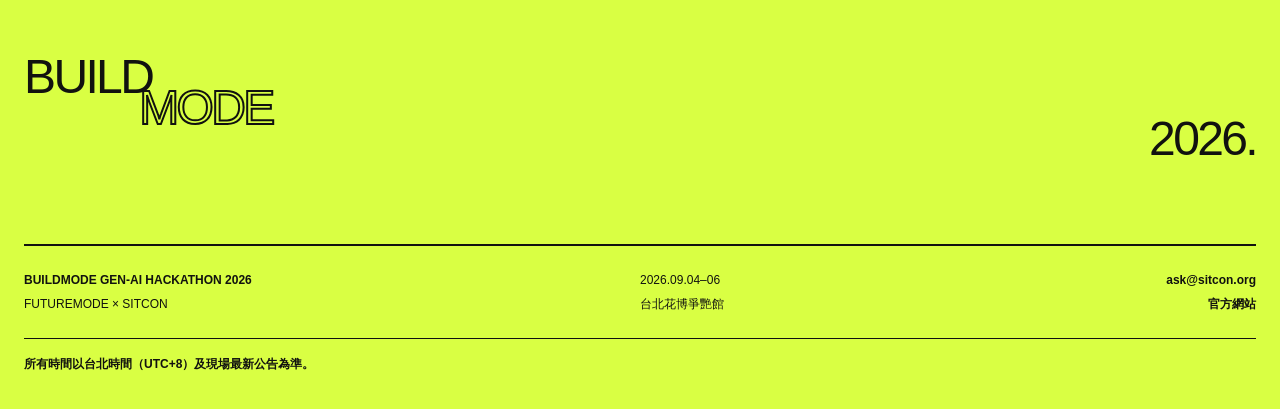
==== commit 76751d30: "refresh submission countdown script" ====
--- a/index.html
+++ b/index.html
@@ -39,7 +39,7 @@
       crossorigin="anonymous"
       defer
     ></script>
-    <script src="script.js" defer></script>
+    <script src="script.js?v=20260905" defer></script>
   </head>
   <body>
     <div id="boot-screen" class="boot-screen" aria-hidden="true" hidden>
@@ -136,7 +136,7 @@
         <div class="action-deadline" role="status" aria-live="polite">
           <span>FINAL SUBMISSION DEADLINE</span>
           <strong>9/6 10:00</strong>
-          <time id="submission-deadline-countdown" datetime="2026-09-06T10:00:00+08:00">倒數載入中</time>
+          <time id="submission-deadline-countdown" datetime="2026-09-06T10:00:00+08:00">最後繳交：9/6 10:00</time>
         </div>
         <div class="action-grid">
           <a id="submission-action" class="action-card action-card--orange is-live" href="https://forms.gle/dRoB2Ejkr9wGXrJP8" target="_blank" rel="noreferrer">
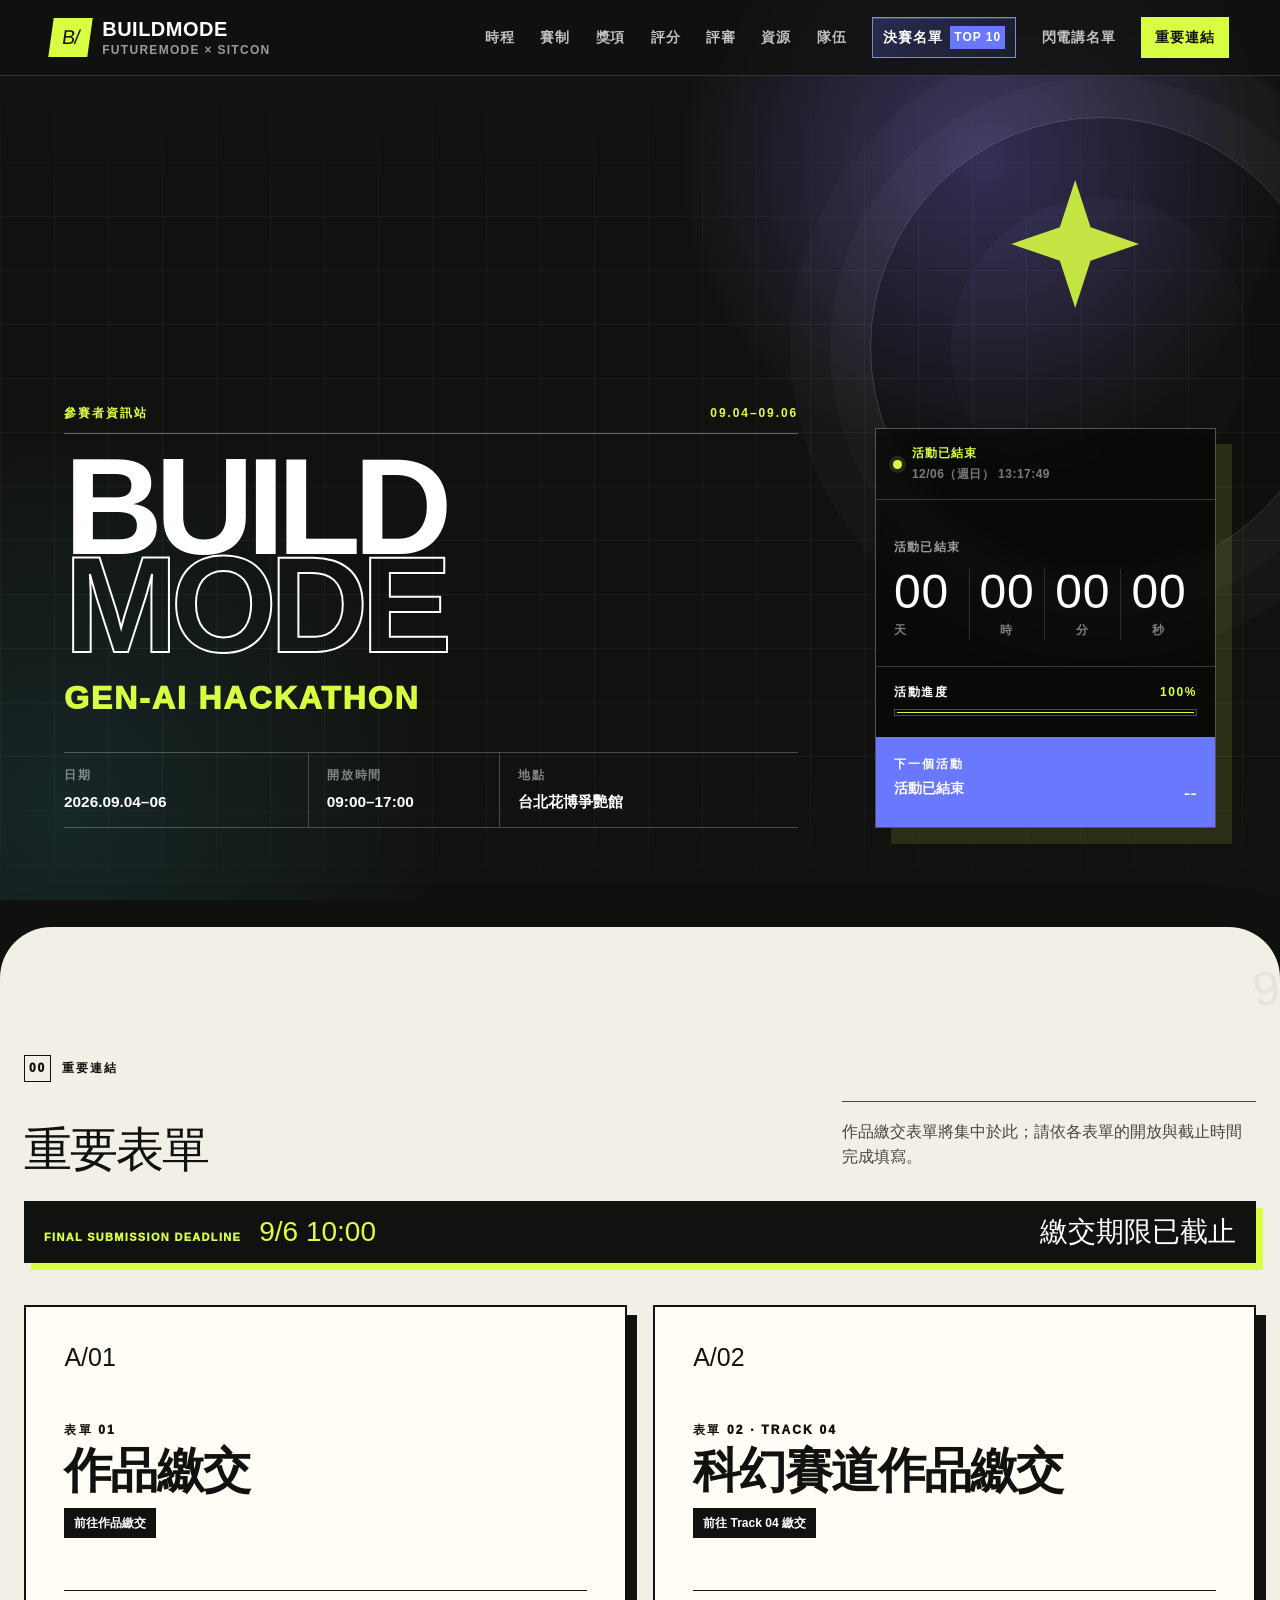
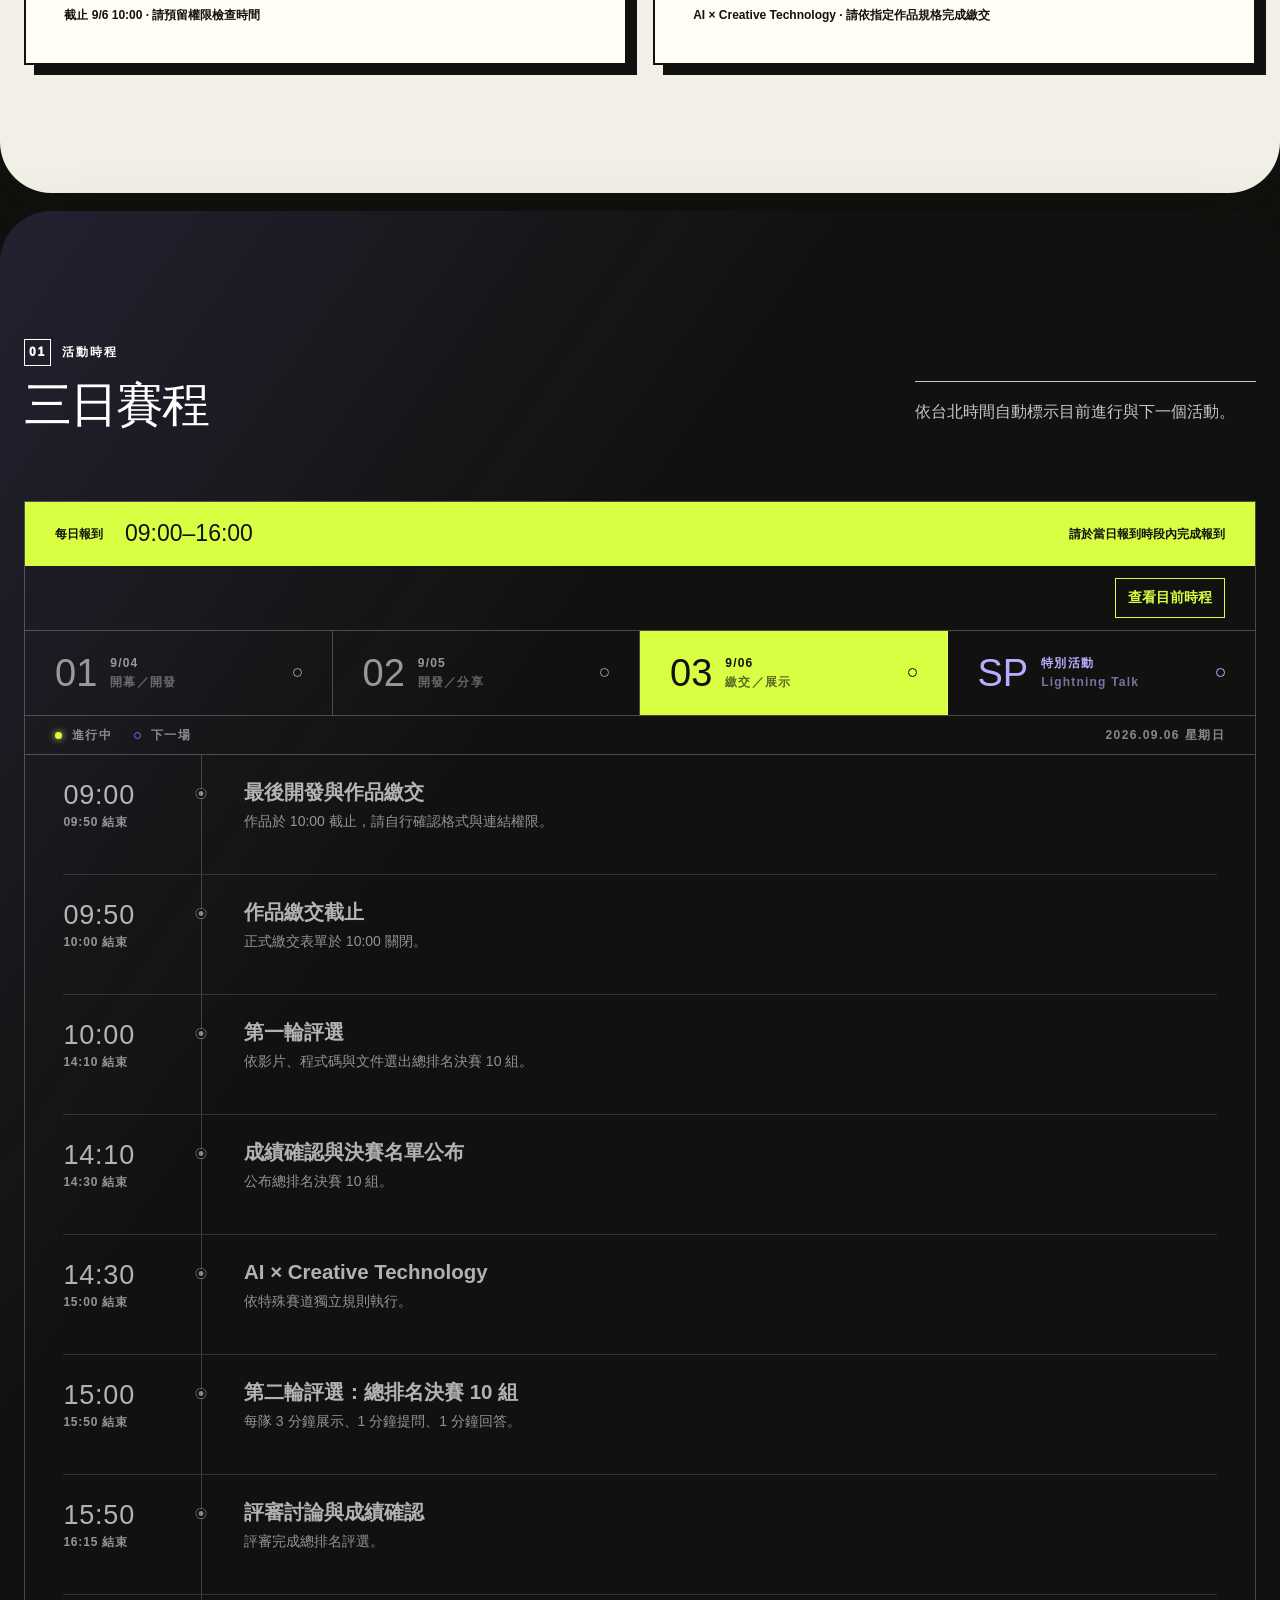
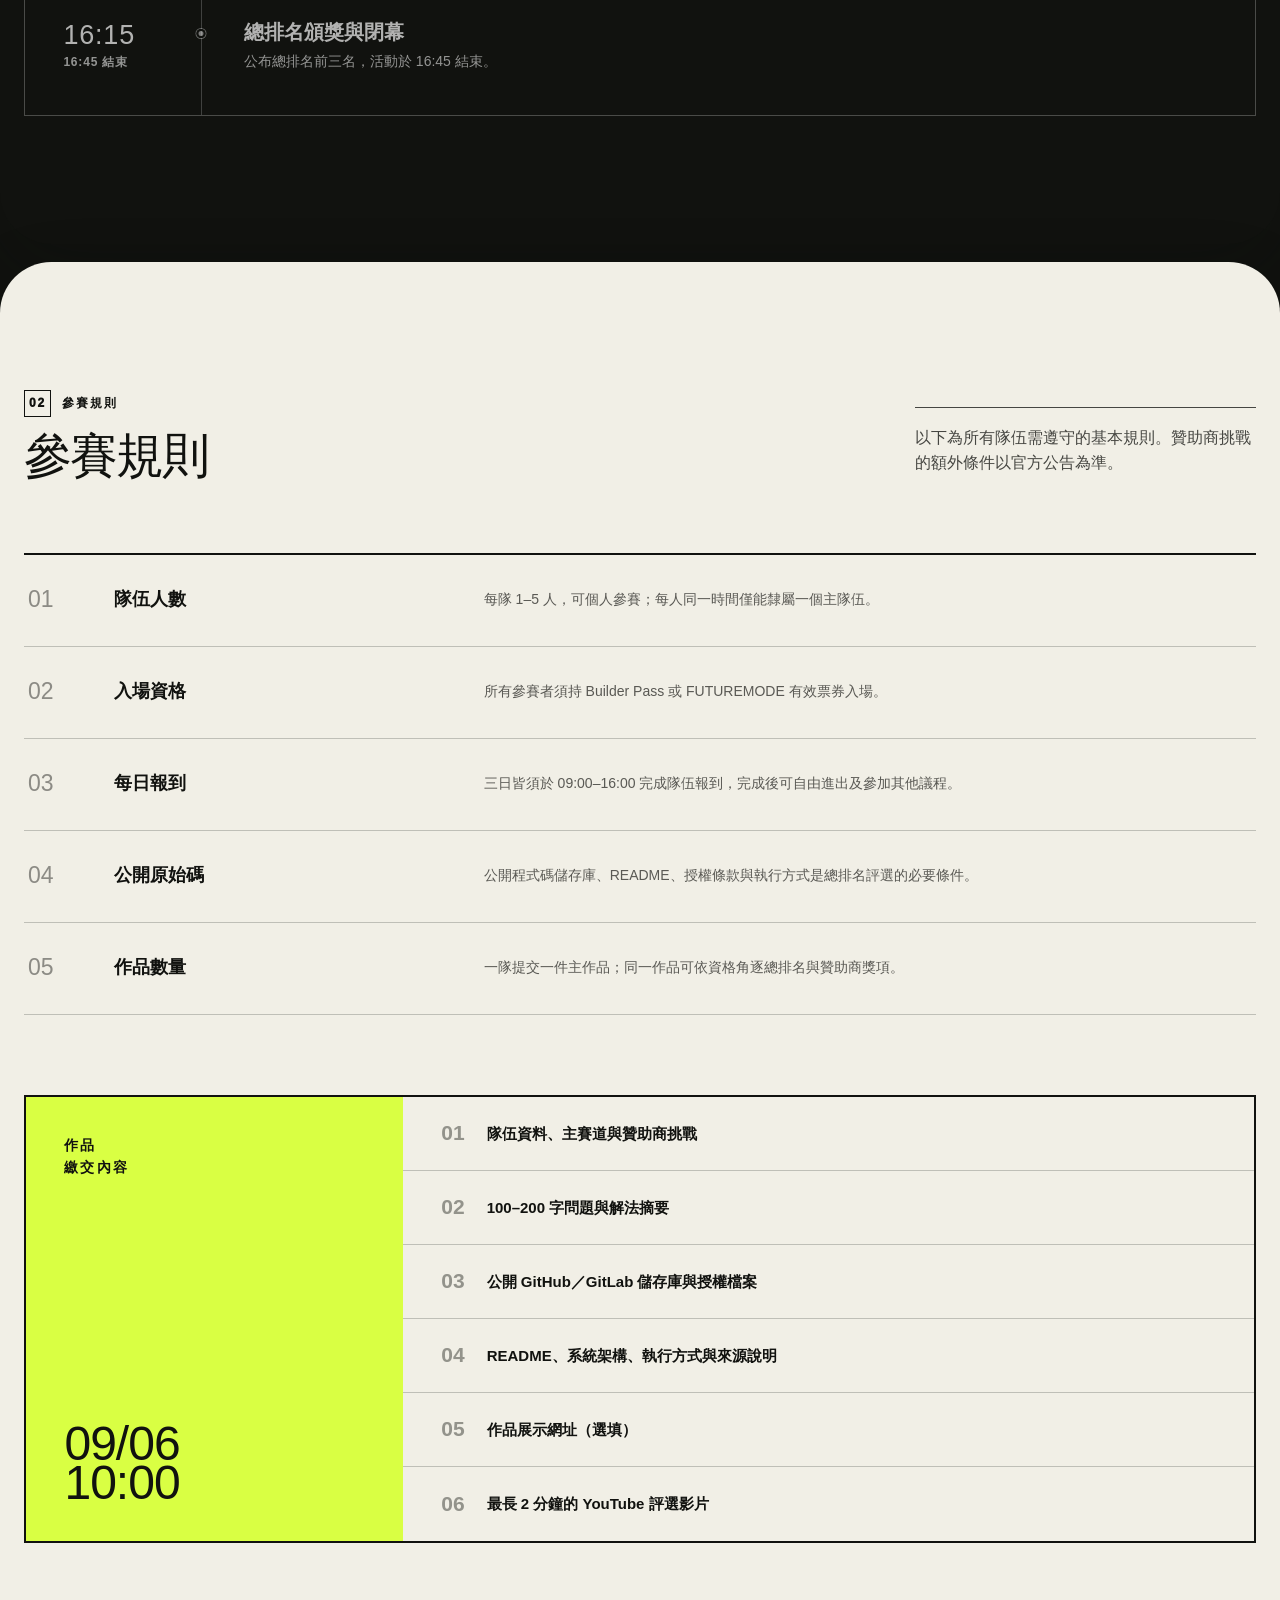
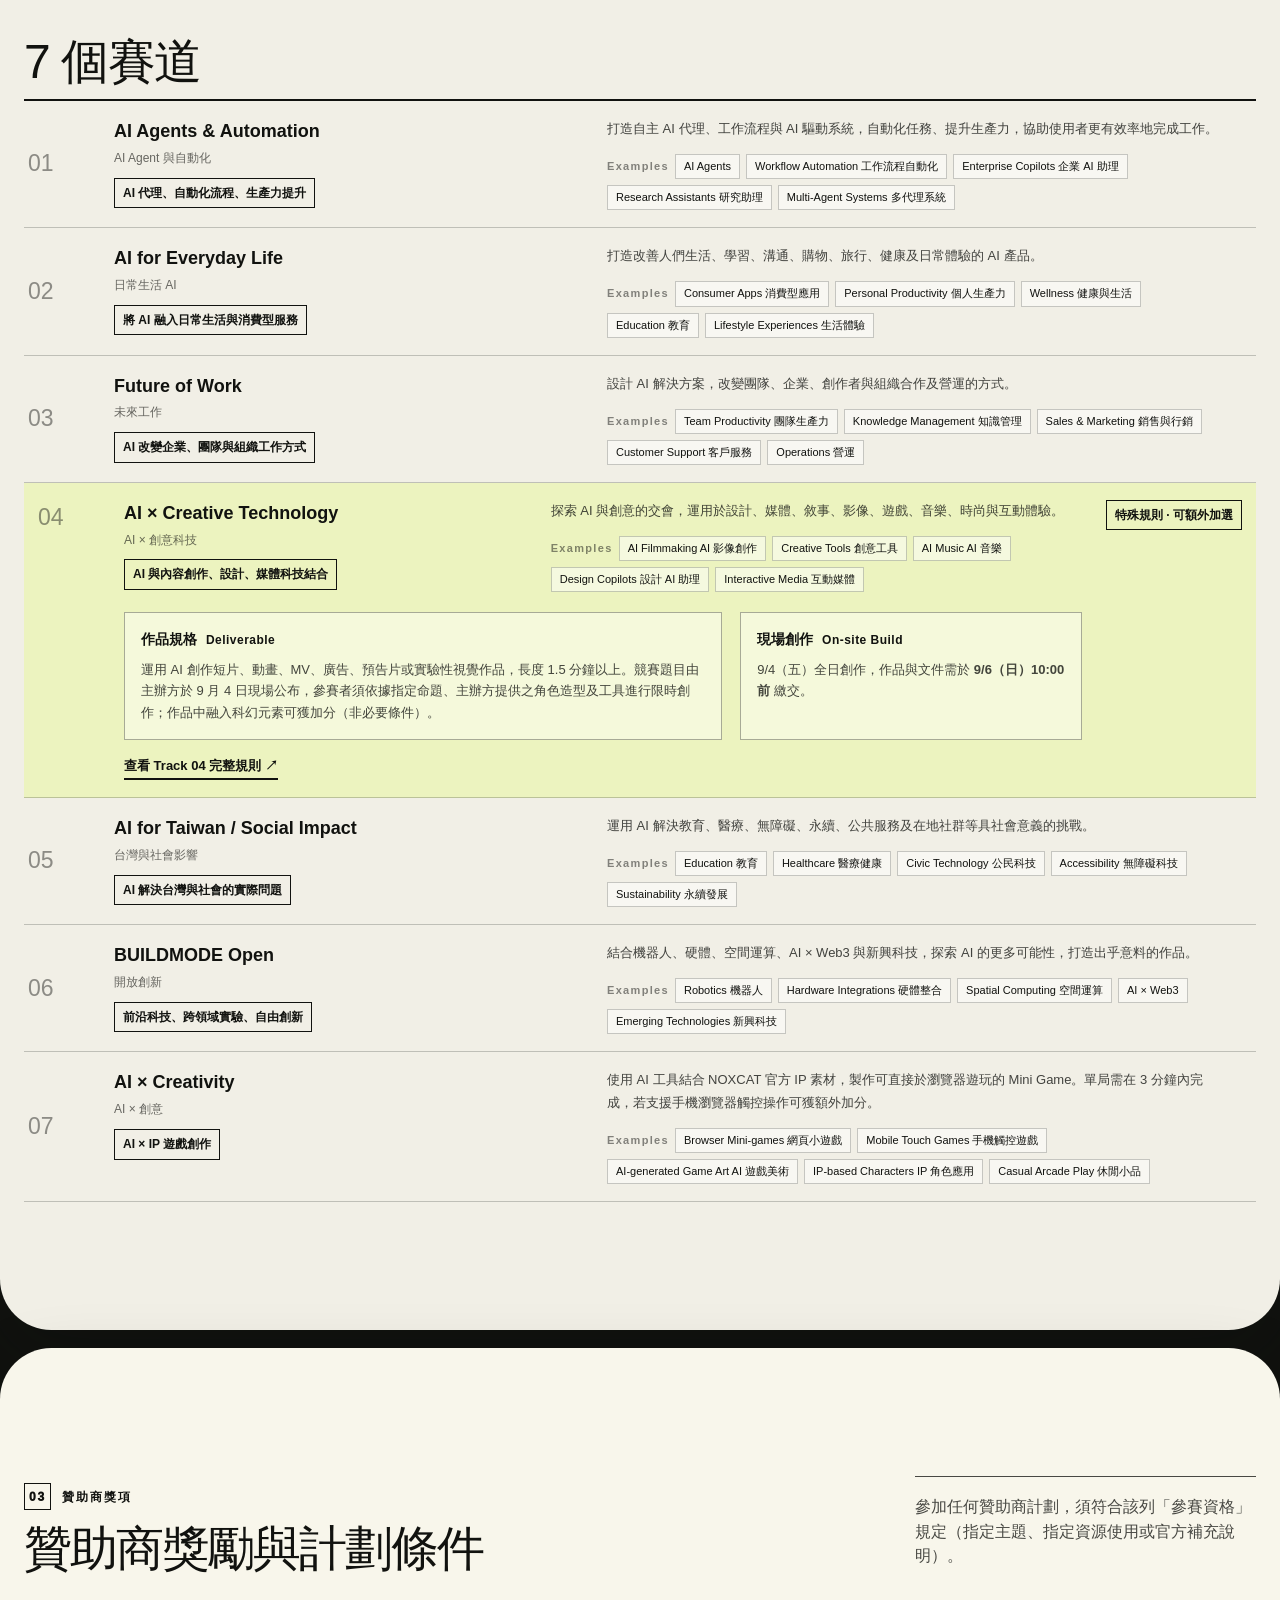
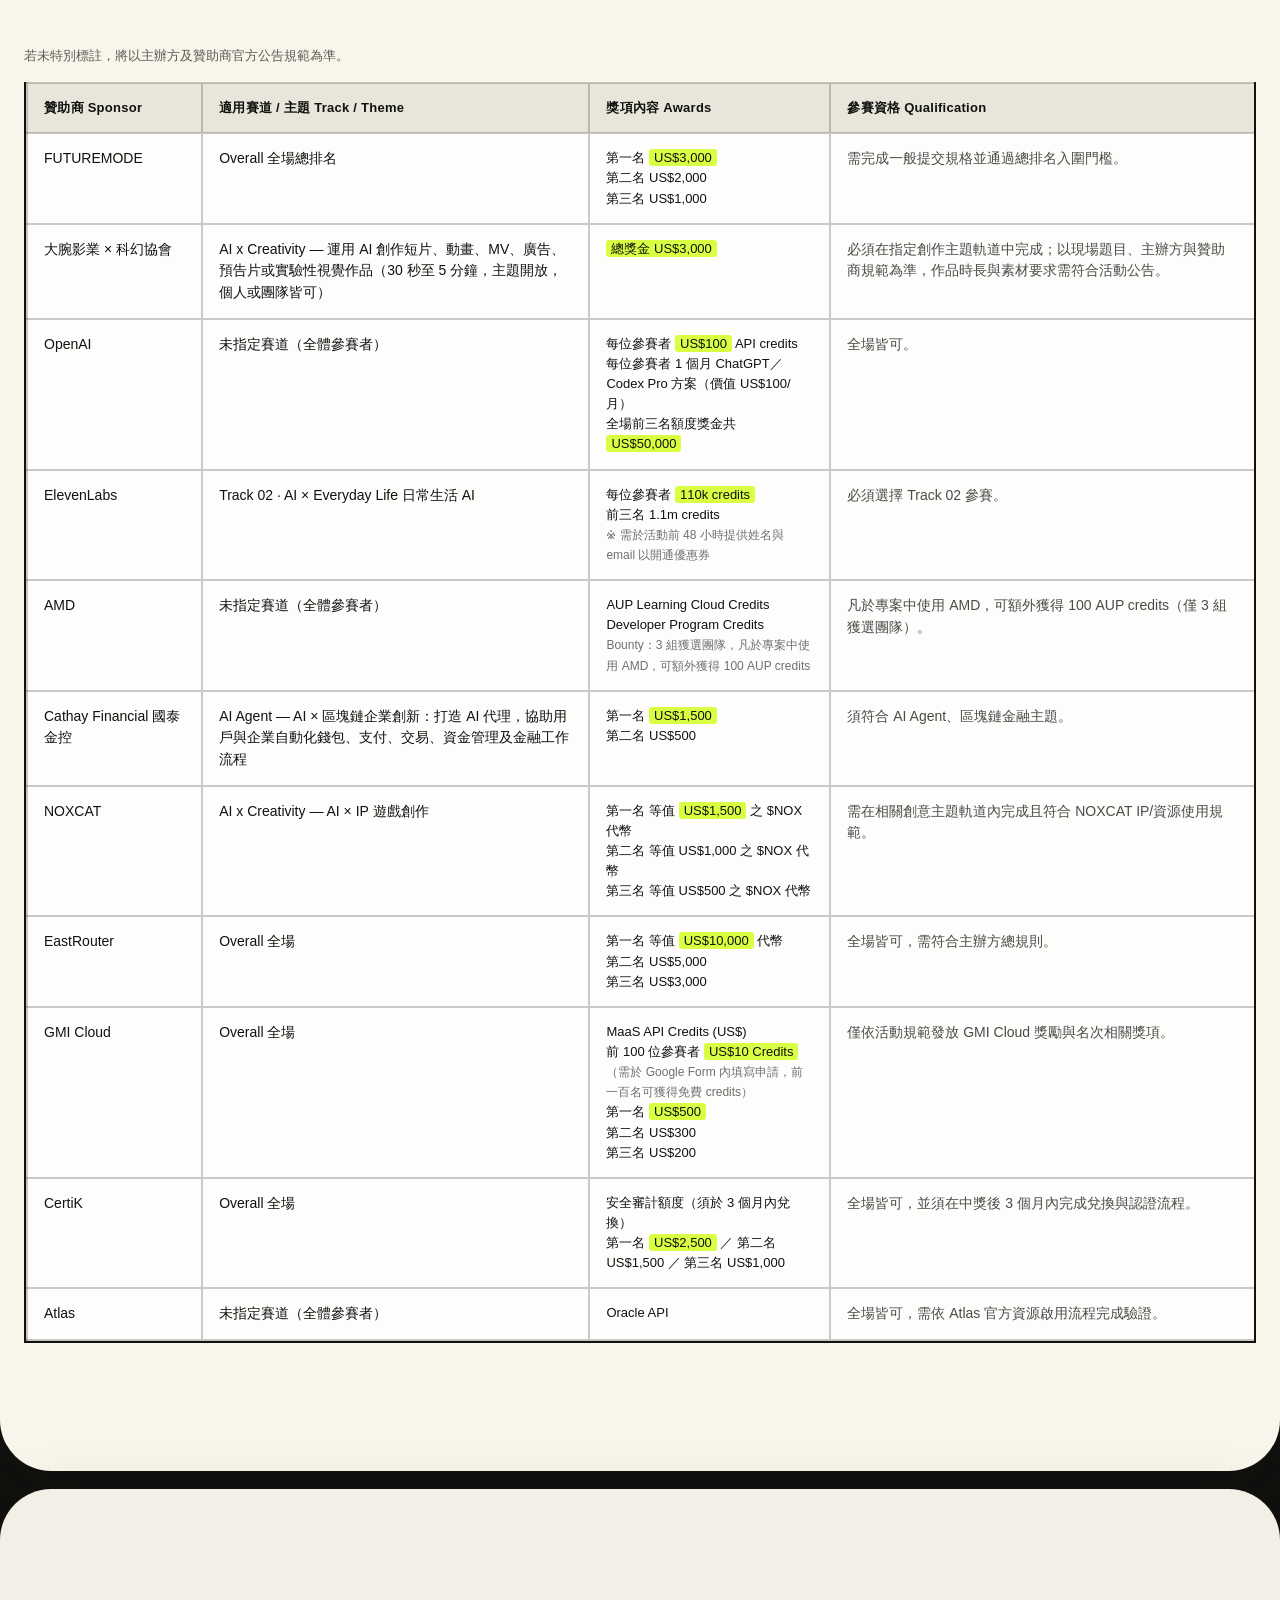
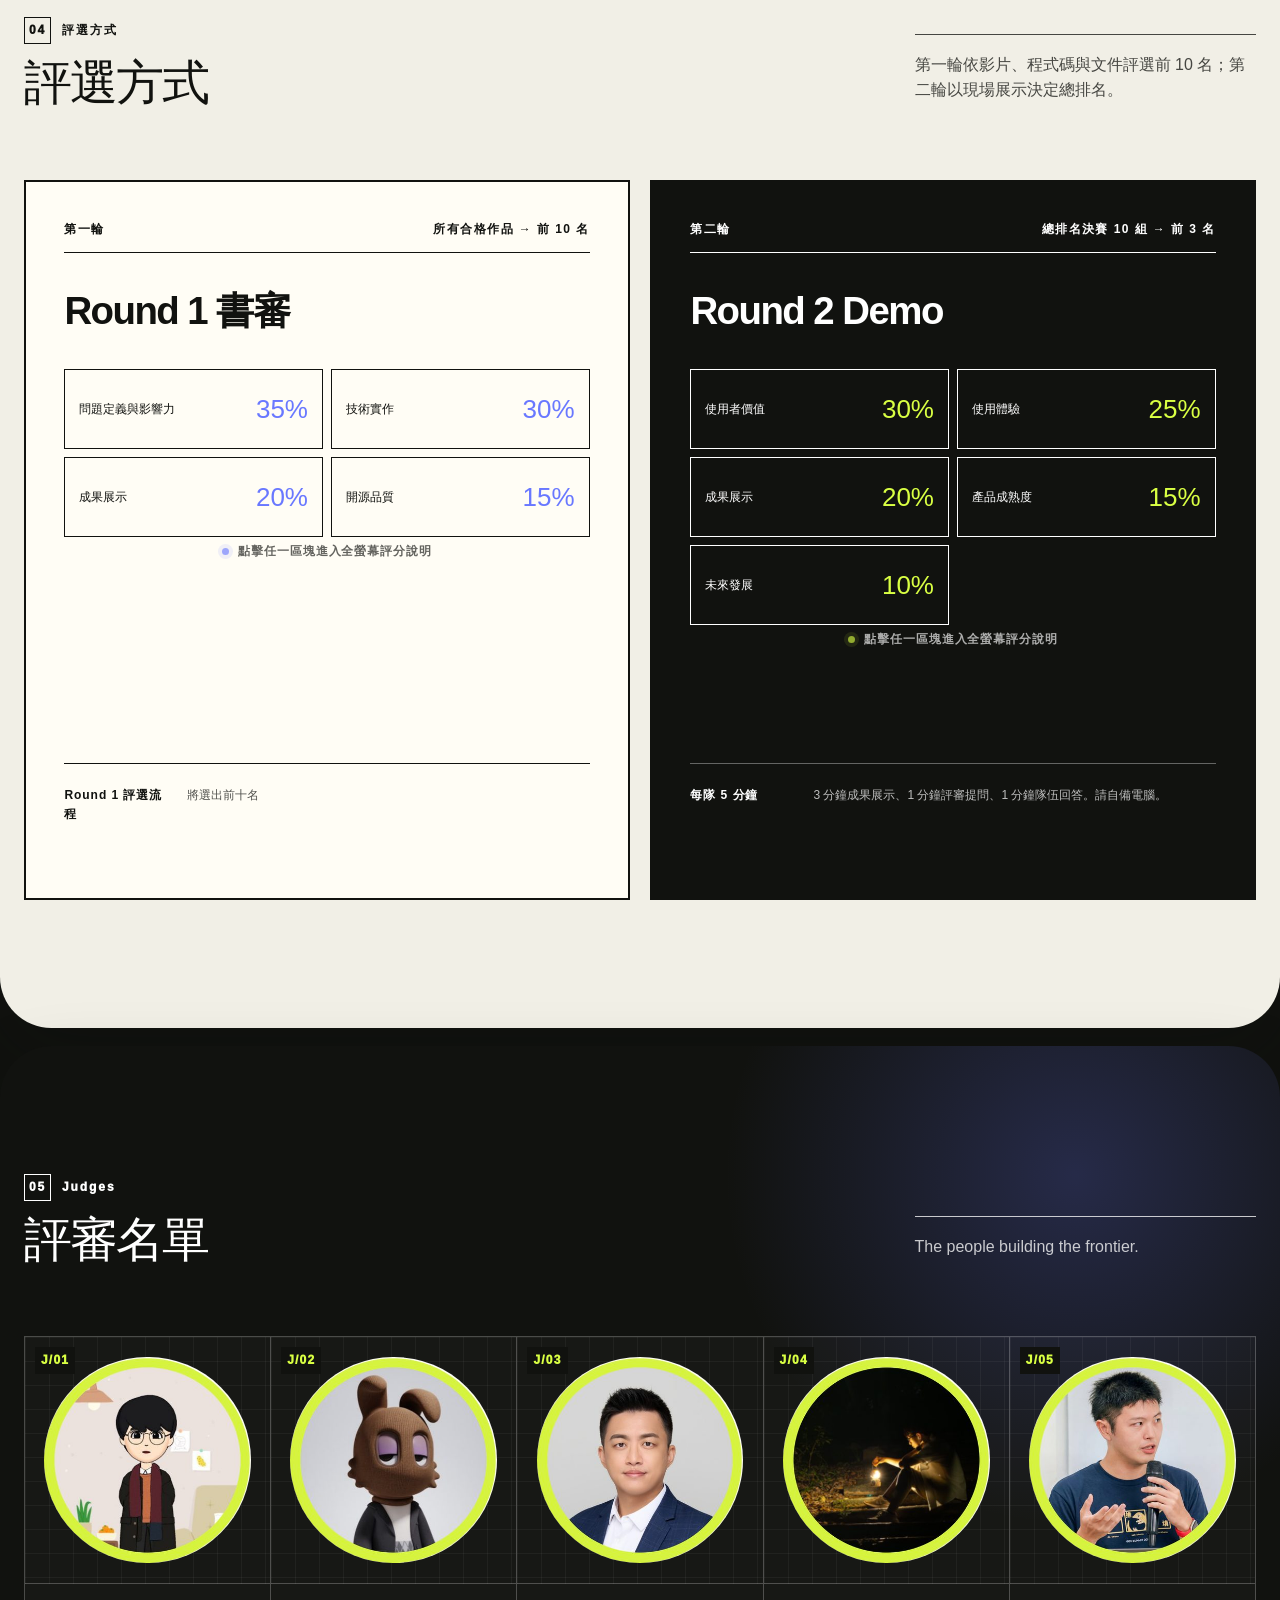
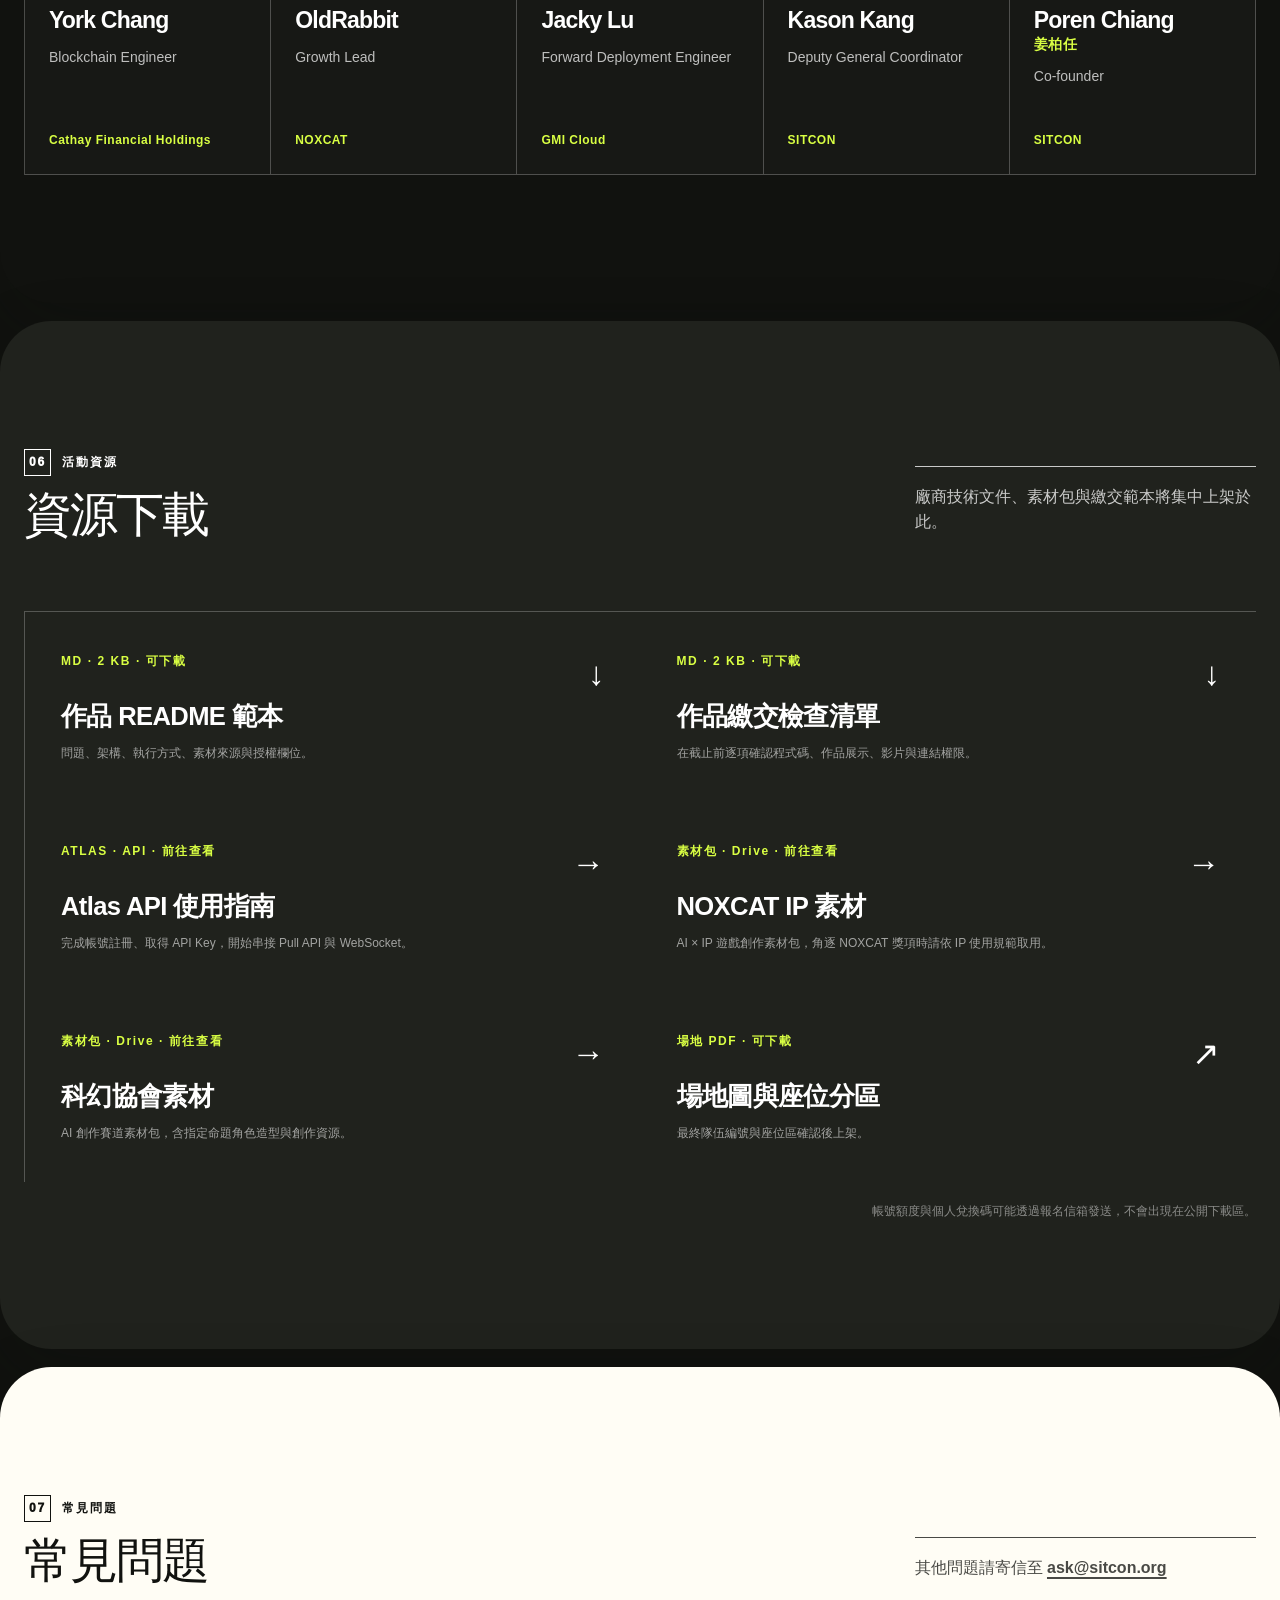
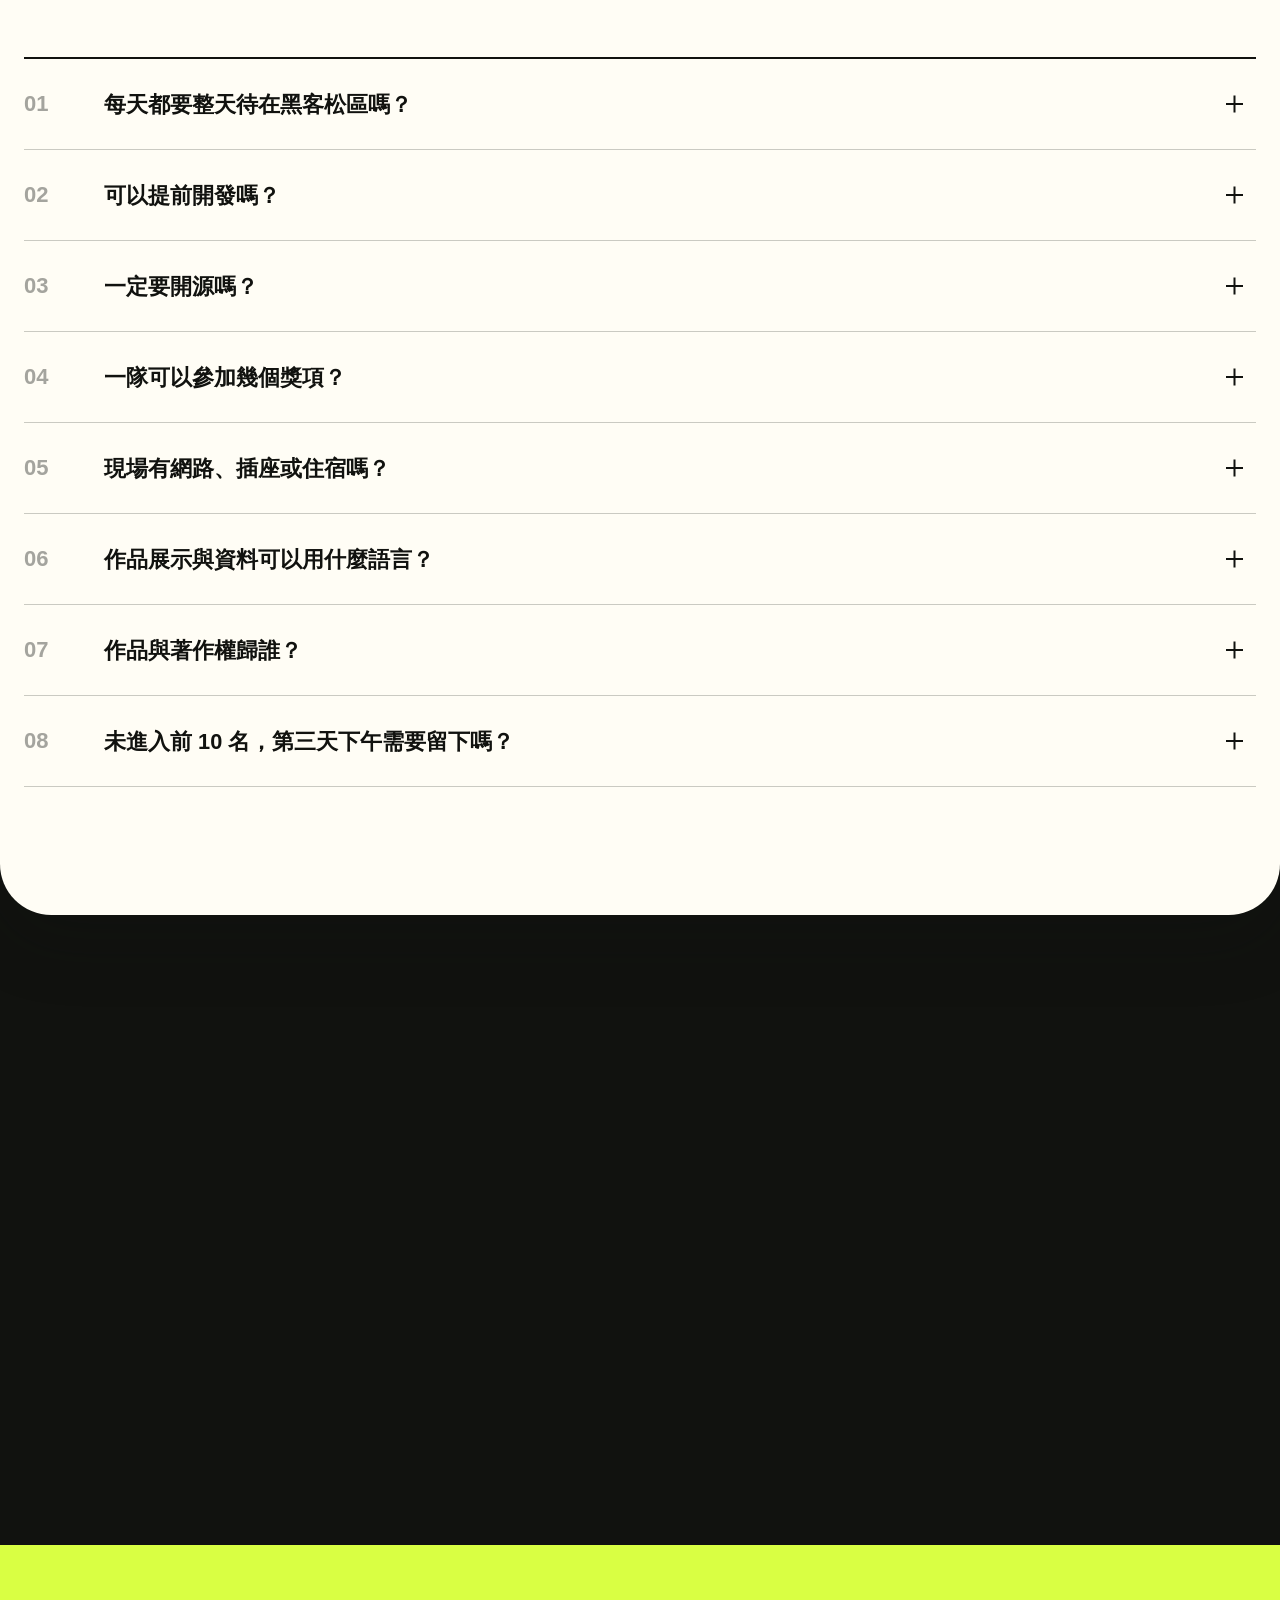
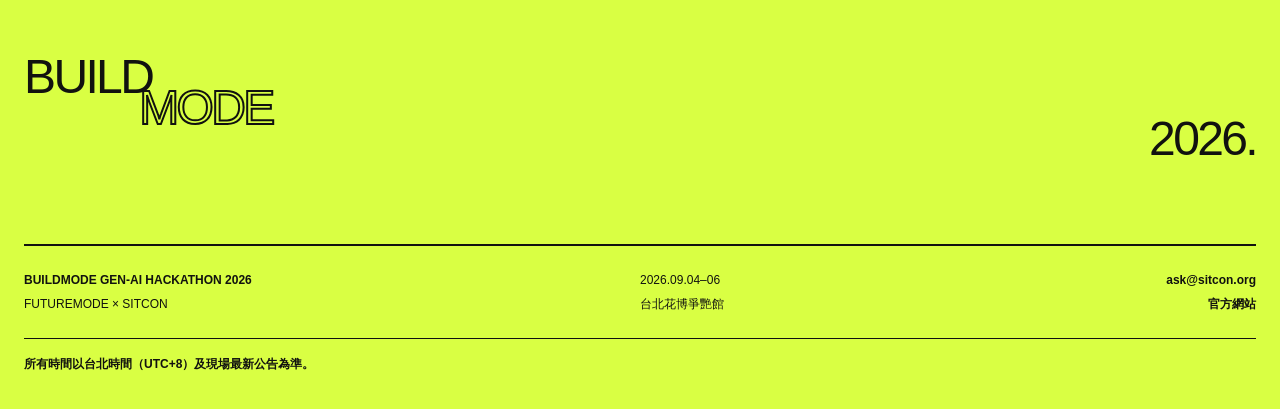
==== commit 410ca26d: "publish overall finalists" ====
--- a/index.html
+++ b/index.html
@@ -496,7 +496,7 @@
             <div class="round-info"><strong>Round 1 評選流程</strong><p>將選出前十名</p></div>
           </article>
           <article class="round-card round-card--dark">
-            <header><span>第二輪</span><strong>總排名前 10 名 → 前 3 名</strong></header>
+            <header><span>第二輪</span><strong>總排名決賽 10 組 → 前 3 名</strong></header>
             <h3>Round 2 Demo</h3>
             <div class="score-overview">
               <div id="score-chart-round2" class="score-chart" aria-label="第二輪評分比例互動圖表"></div>
--- a/styles.css
+++ b/styles.css
@@ -3273,6 +3273,45 @@
   background: var(--paper-bright);
 }
 
+.results-section--track04 {
+  border-top: 1px solid var(--ink);
+  background: var(--acid);
+}
+
+.results-order-note {
+  display: flex;
+  align-items: center;
+  gap: 18px;
+  margin: -16px 0 34px;
+  padding: 14px 17px;
+  border: 1px solid var(--ink);
+  background: var(--ink);
+  color: #fff;
+}
+
+.results-order-note strong {
+  flex: none;
+  color: var(--acid);
+  font-family: var(--font-display);
+  font-size: 17px;
+  font-weight: 500;
+  letter-spacing: 0.06em;
+}
+
+.results-order-note p {
+  margin: 0;
+  font-size: 14px;
+  font-weight: 900;
+}
+
+.ranking-list--track04 {
+  border-top-color: var(--ink);
+}
+
+.ranking-list--track04 .ranking-card {
+  border-bottom-color: rgba(17, 18, 15, 0.3);
+}
+
 .results-section-head {
   display: flex;
   align-items: end;
@@ -3343,6 +3382,20 @@
 .ranking-card h3 {
   margin: 4px 0 0;
   font-size: clamp(21px, 2vw, 29px);
+}
+
+.ranking-card-meta {
+  display: flex;
+  flex-wrap: wrap;
+  gap: 5px 28px;
+  margin: 9px 0 0;
+  color: rgba(17, 18, 15, 0.65);
+  font-size: 13px;
+  font-weight: 800;
+}
+
+.ranking-card-meta strong {
+  color: var(--ink);
 }
 
 .ranking-card > span {
@@ -3959,6 +4012,13 @@
     margin-top: 20px;
   }
 
+  .results-order-note {
+    align-items: flex-start;
+    flex-direction: column;
+    gap: 6px;
+    margin-top: -10px;
+  }
+
   .ranking-card {
     grid-template-columns: 58px 1fr;
     gap: 15px;
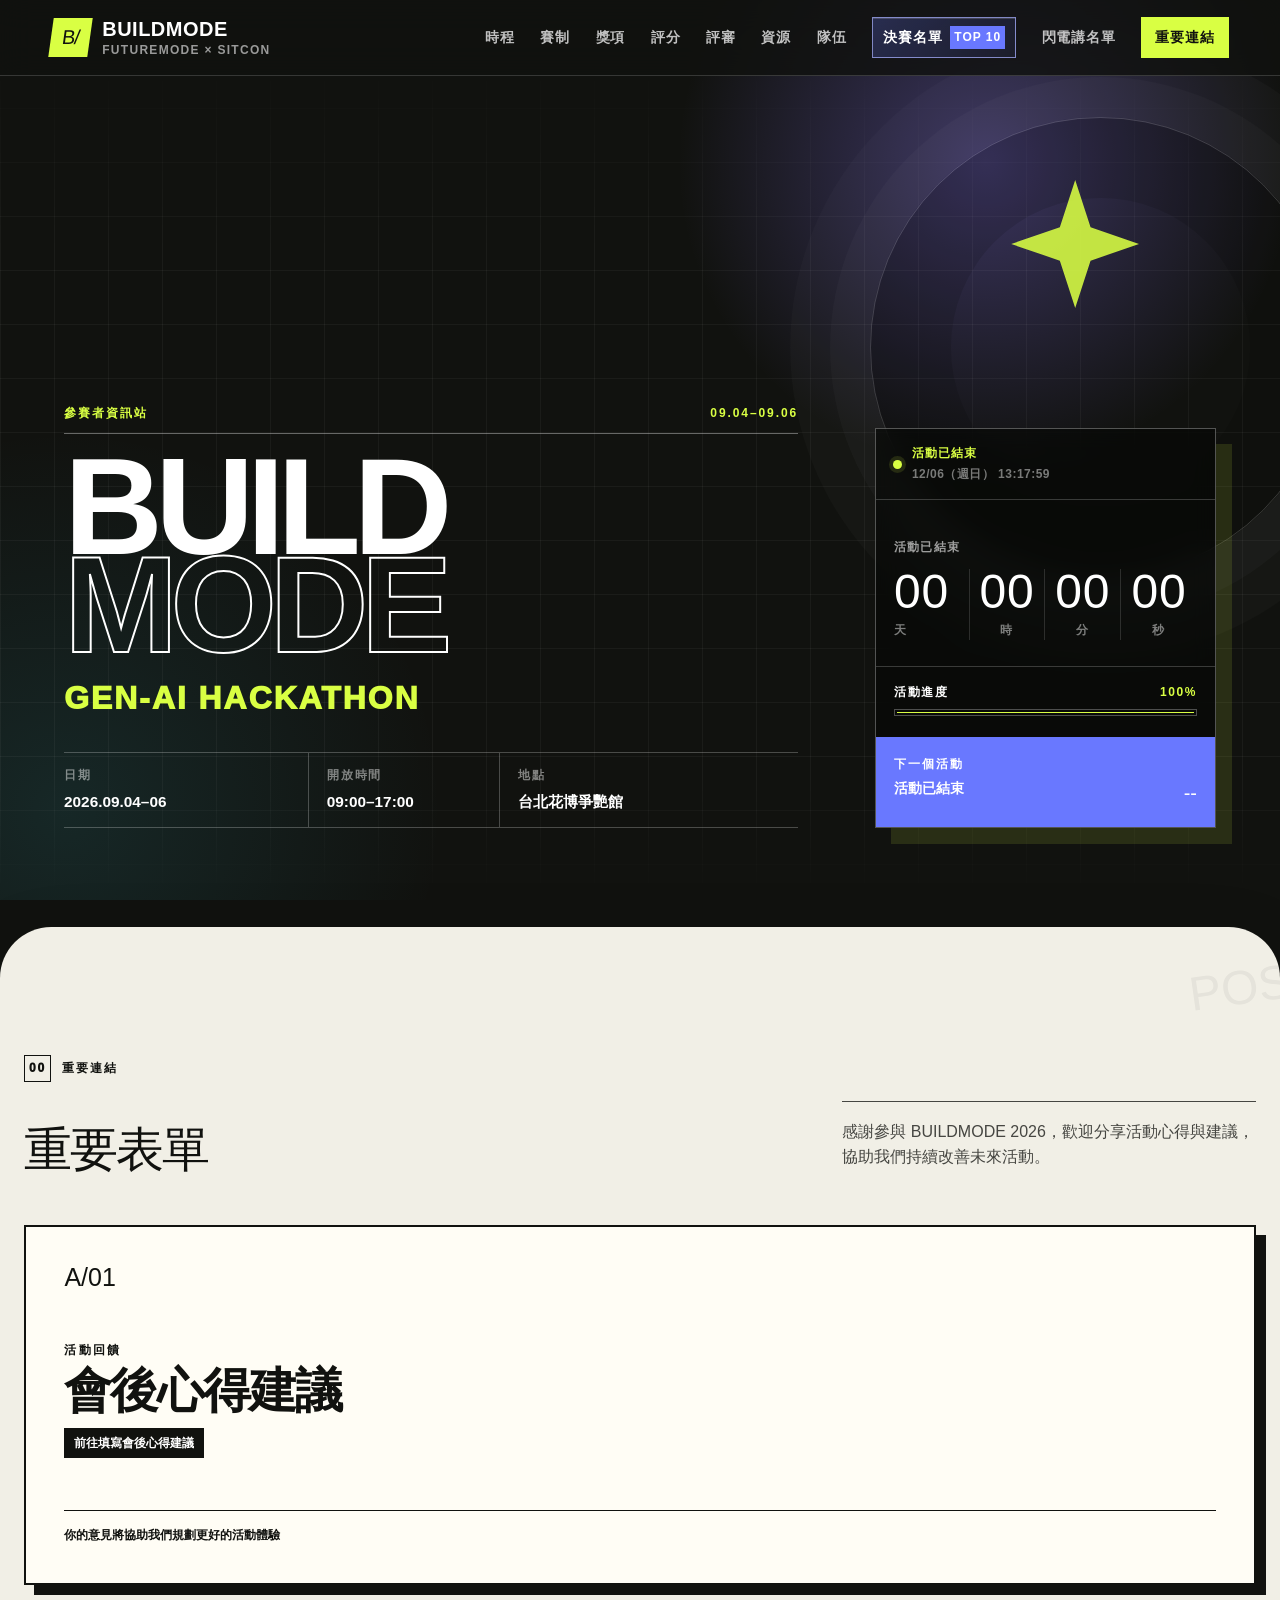
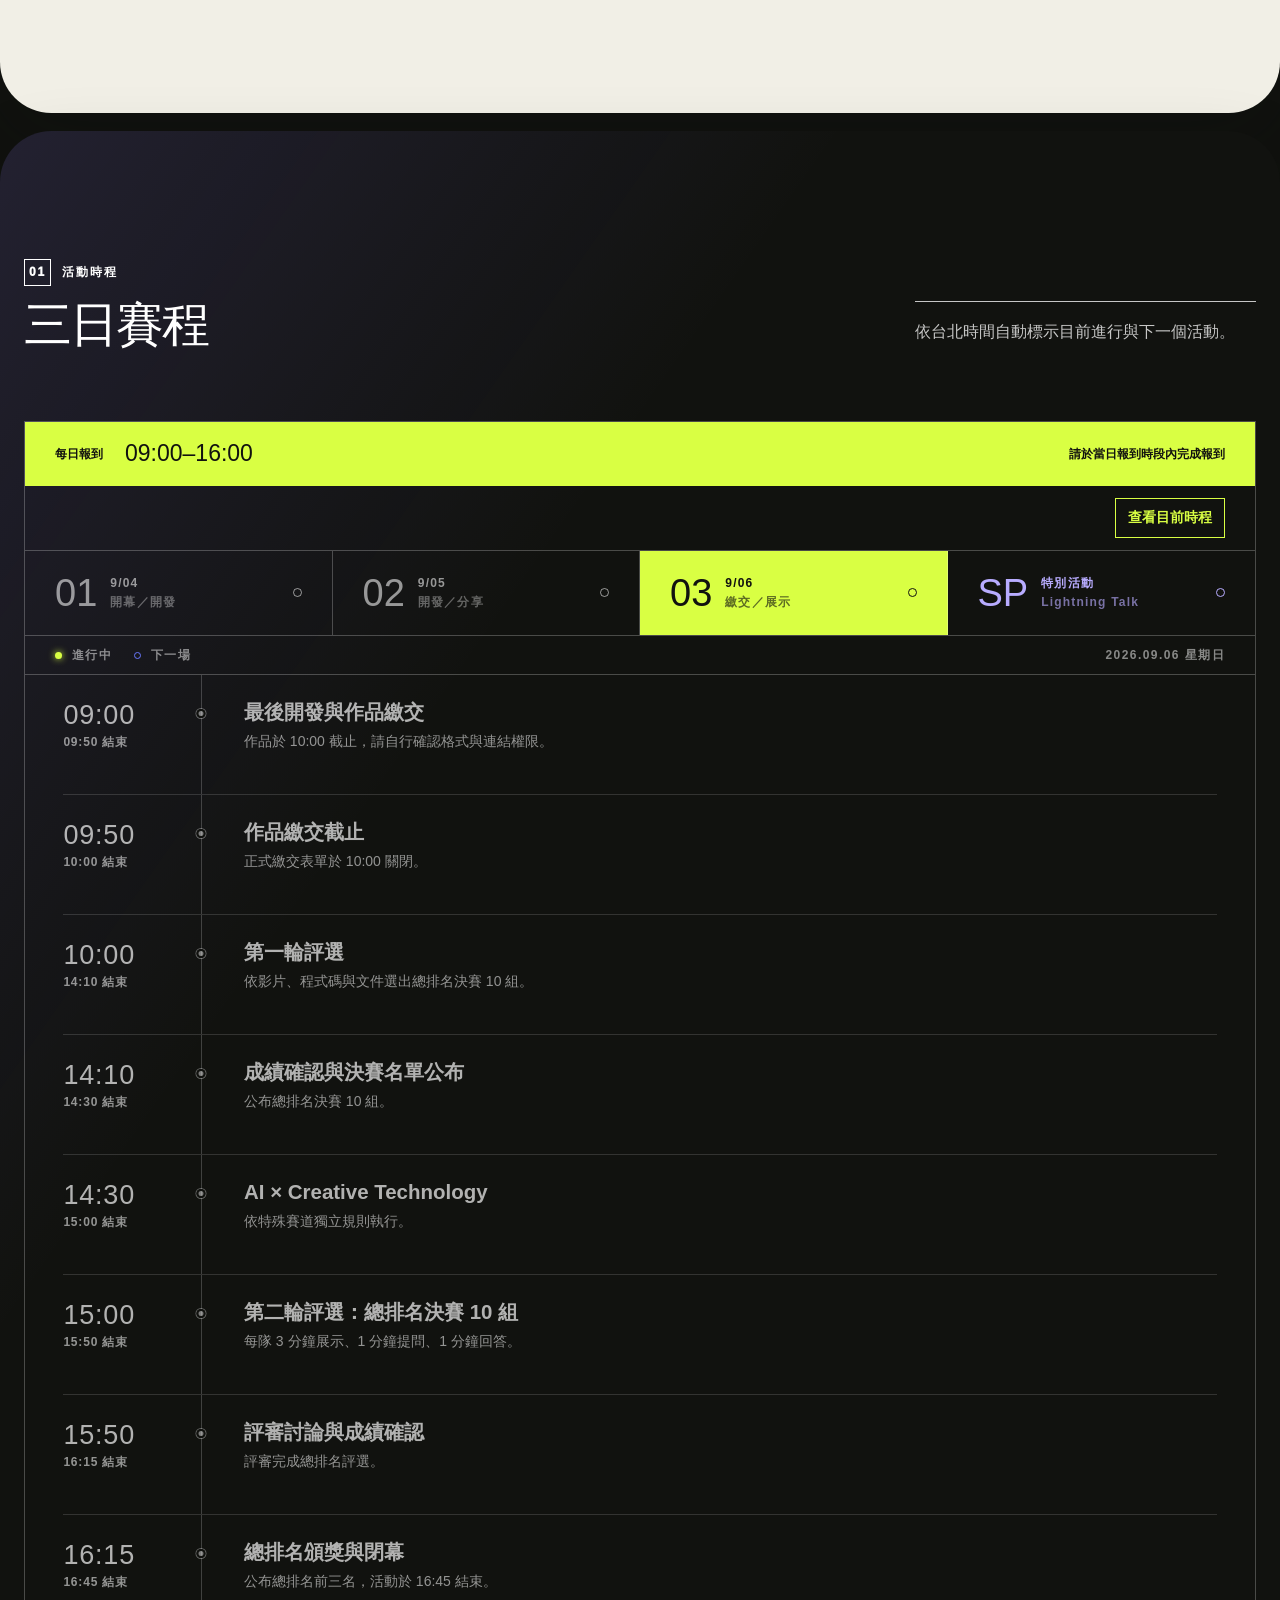
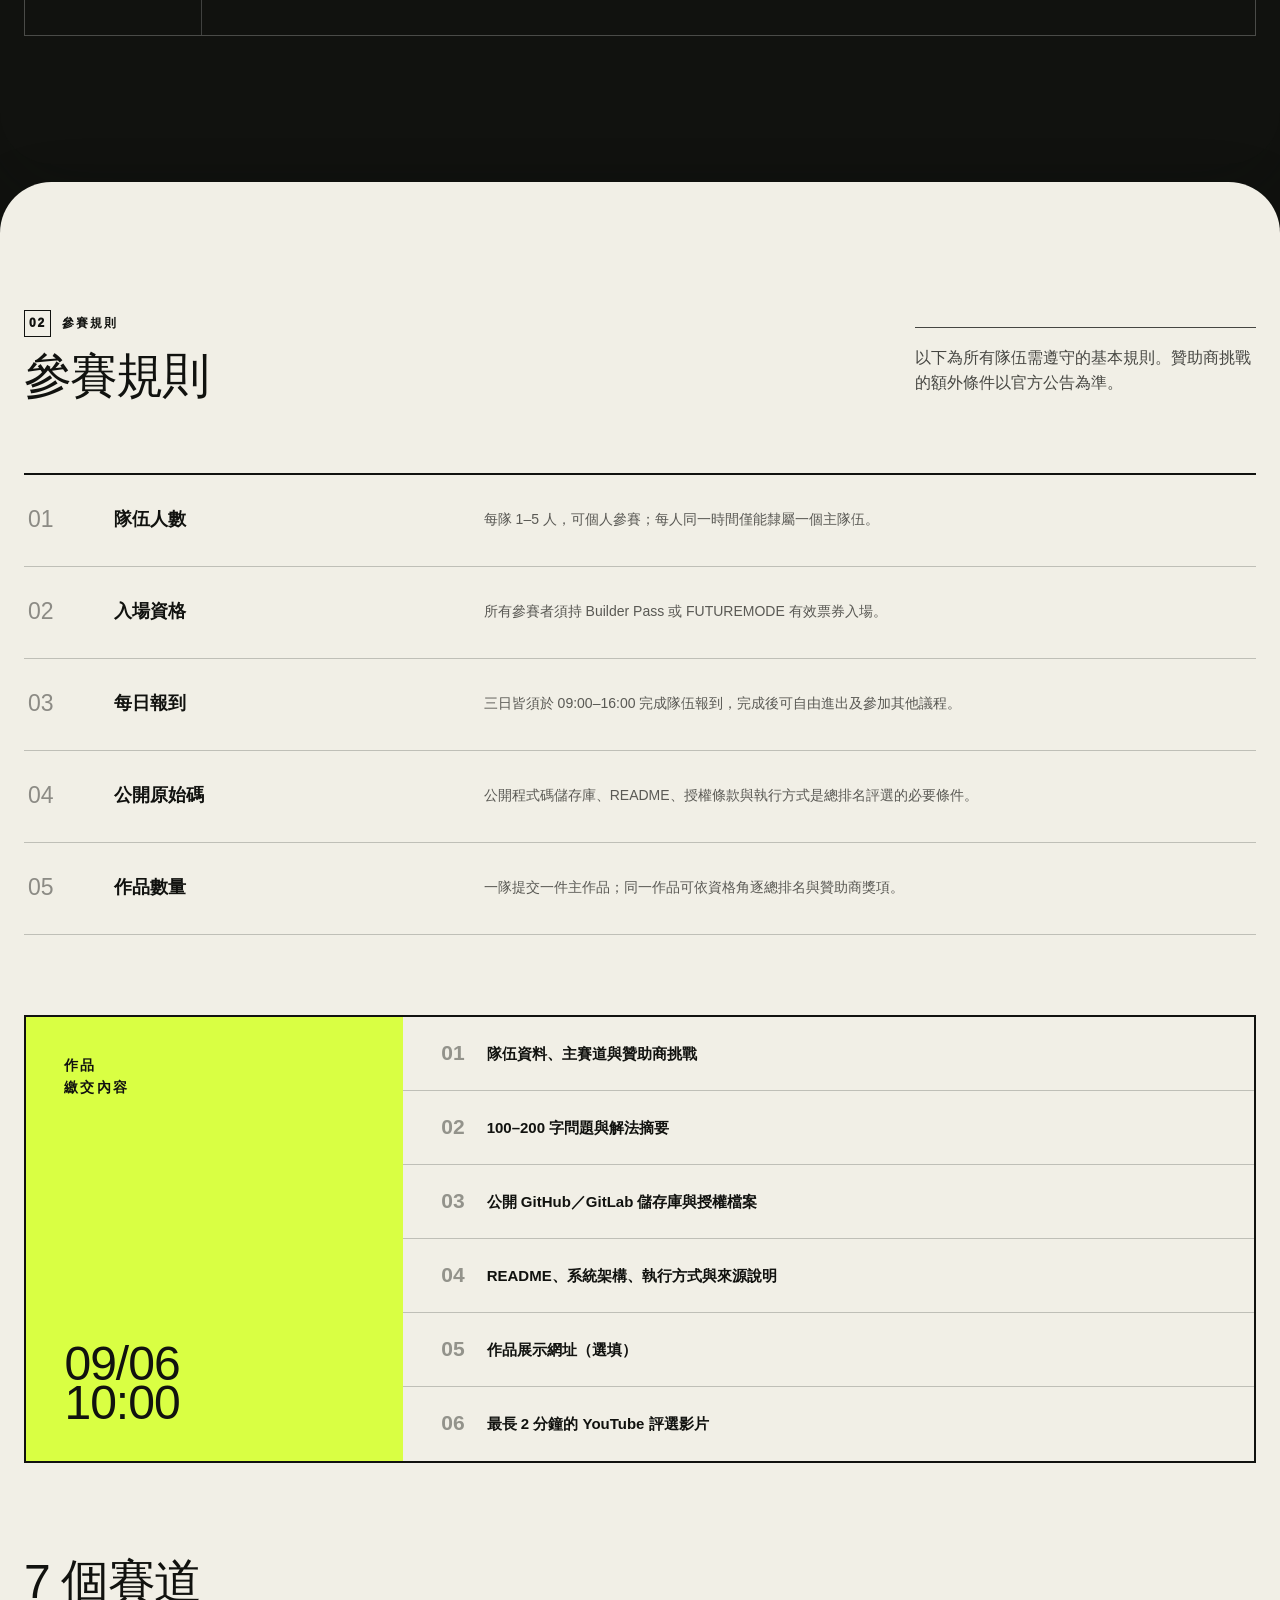
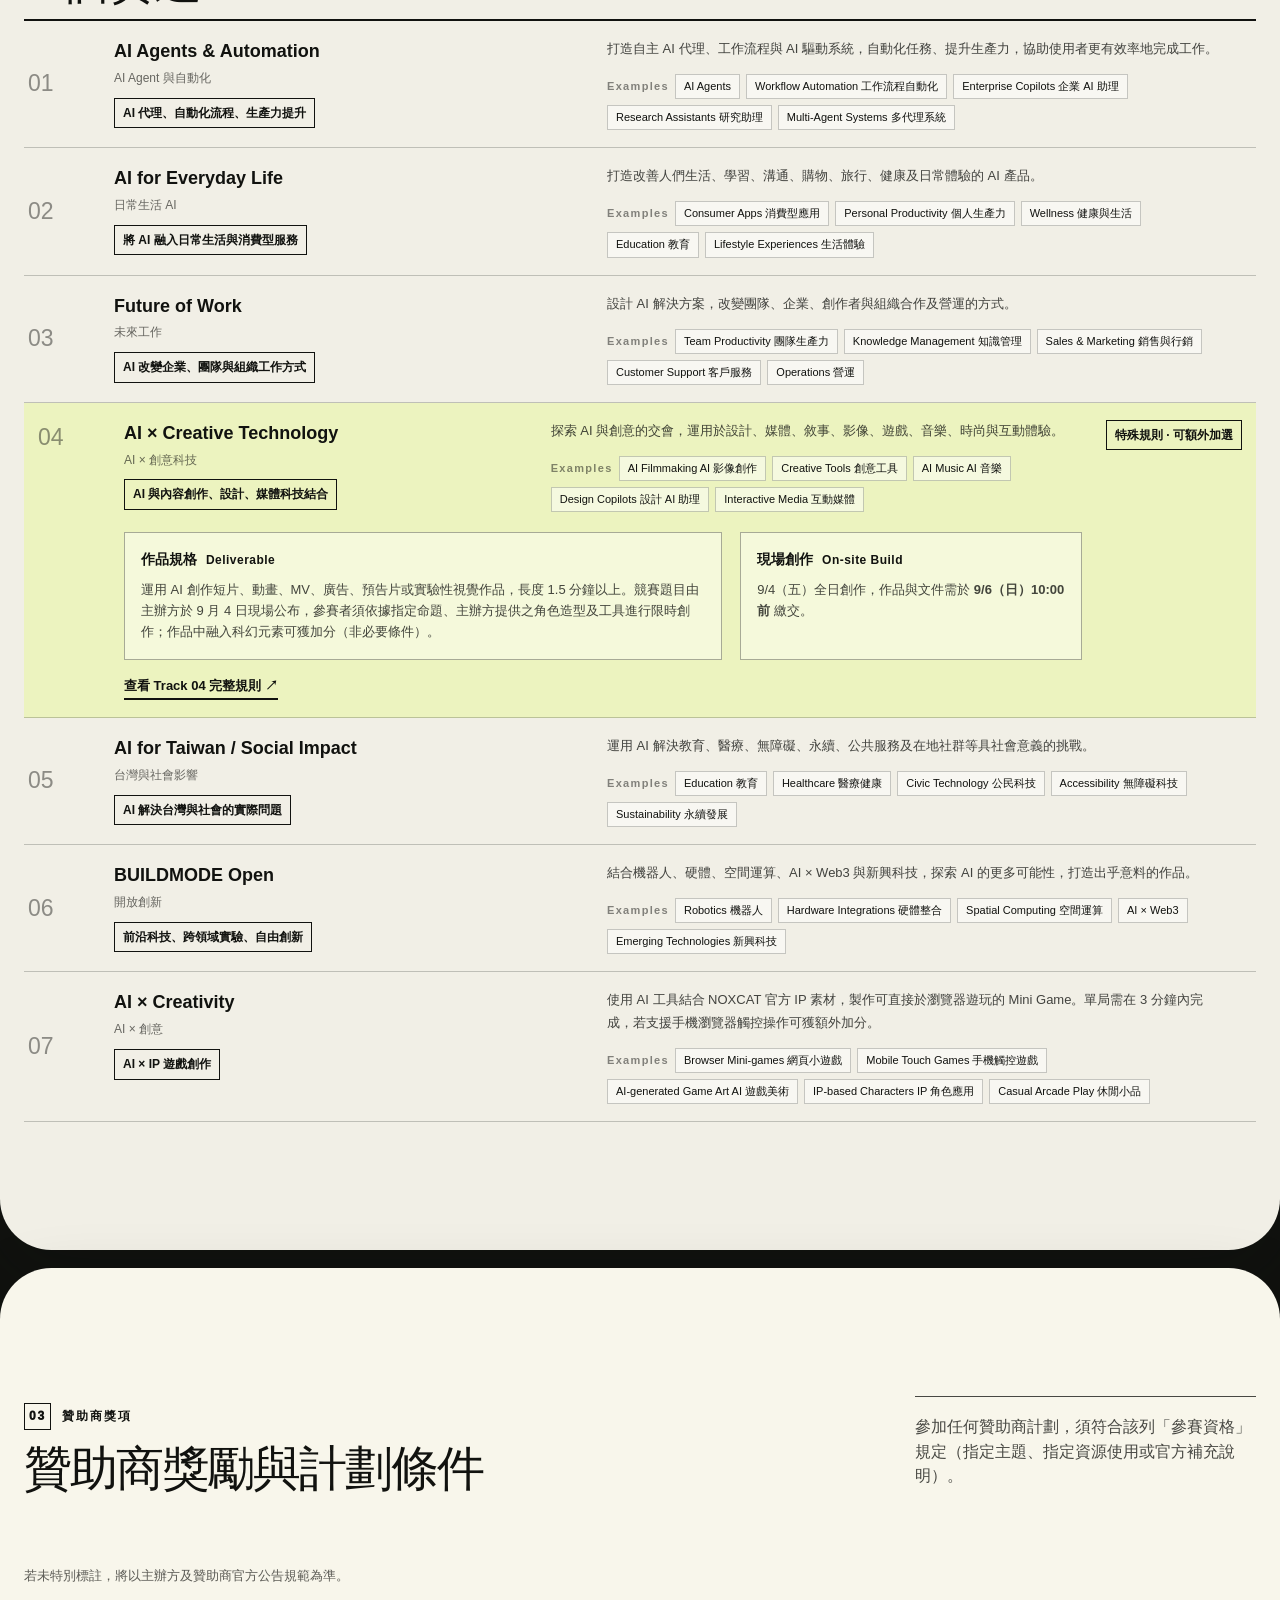
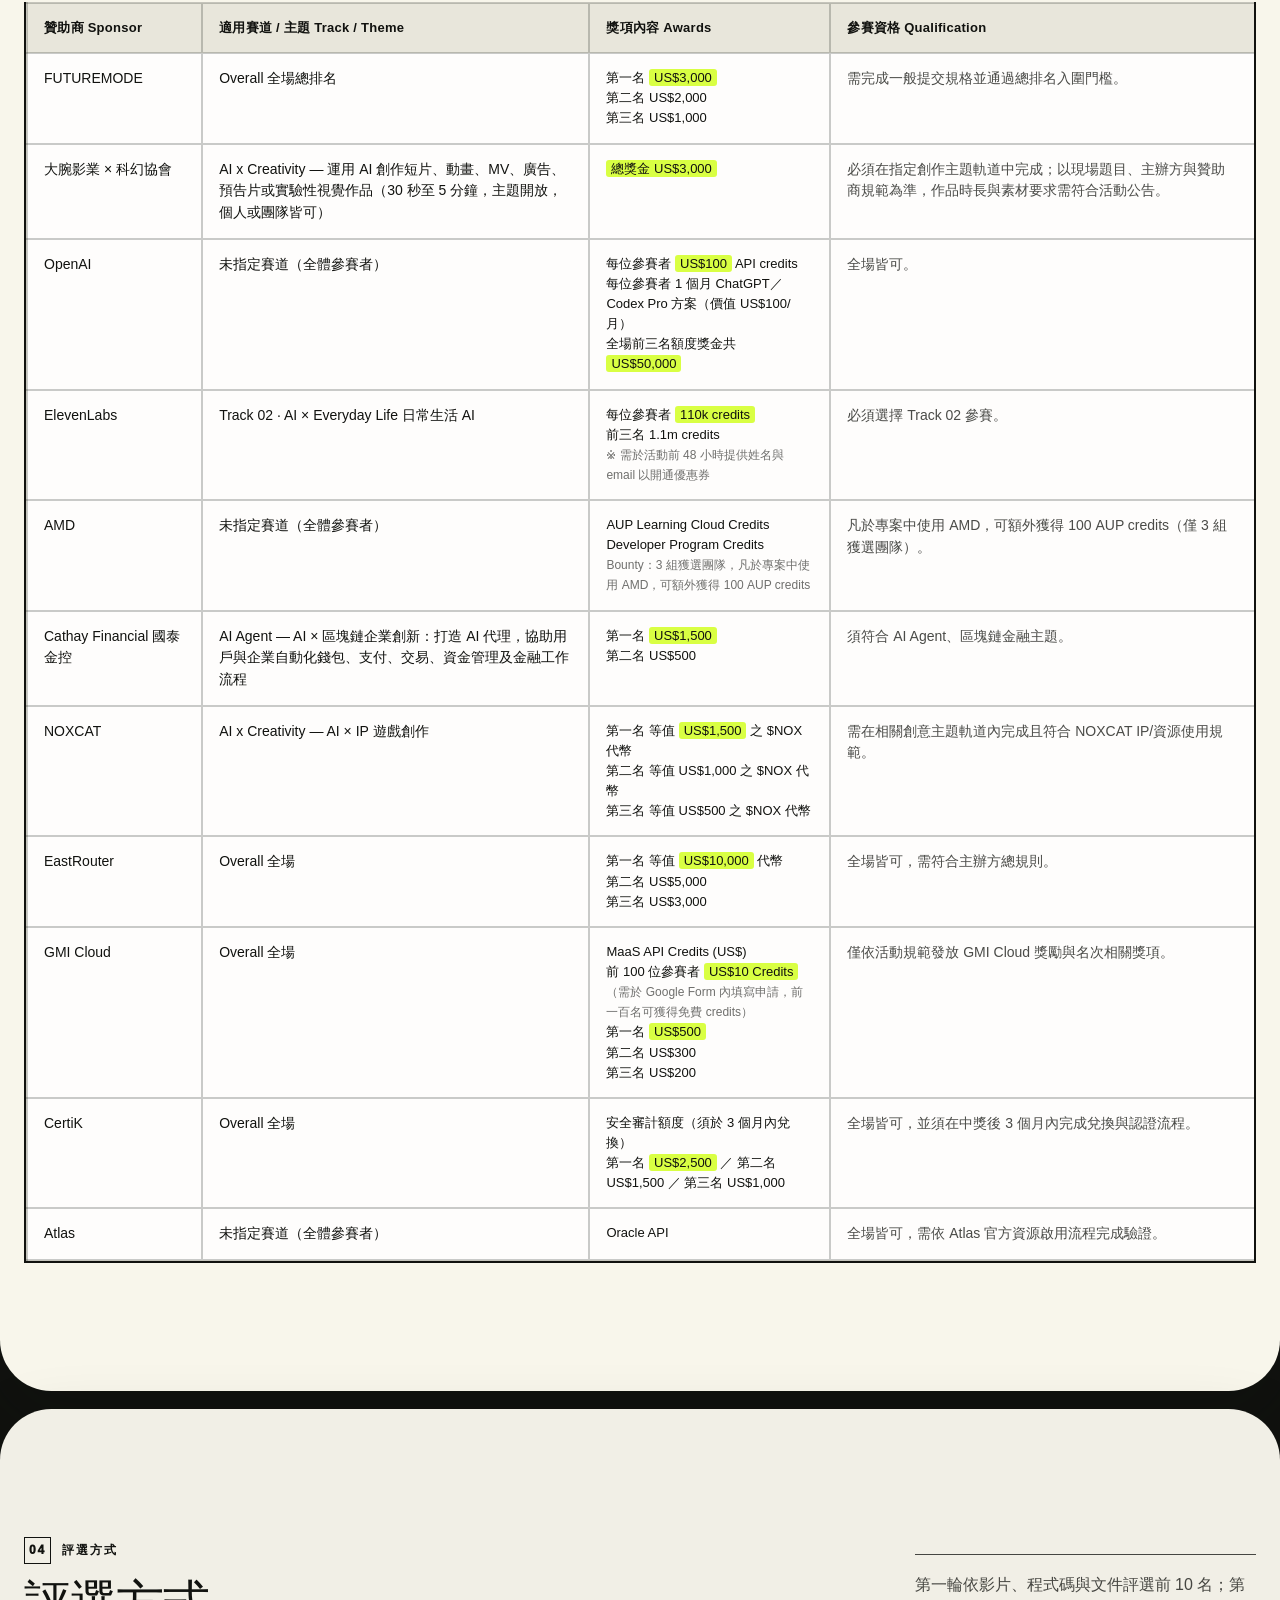
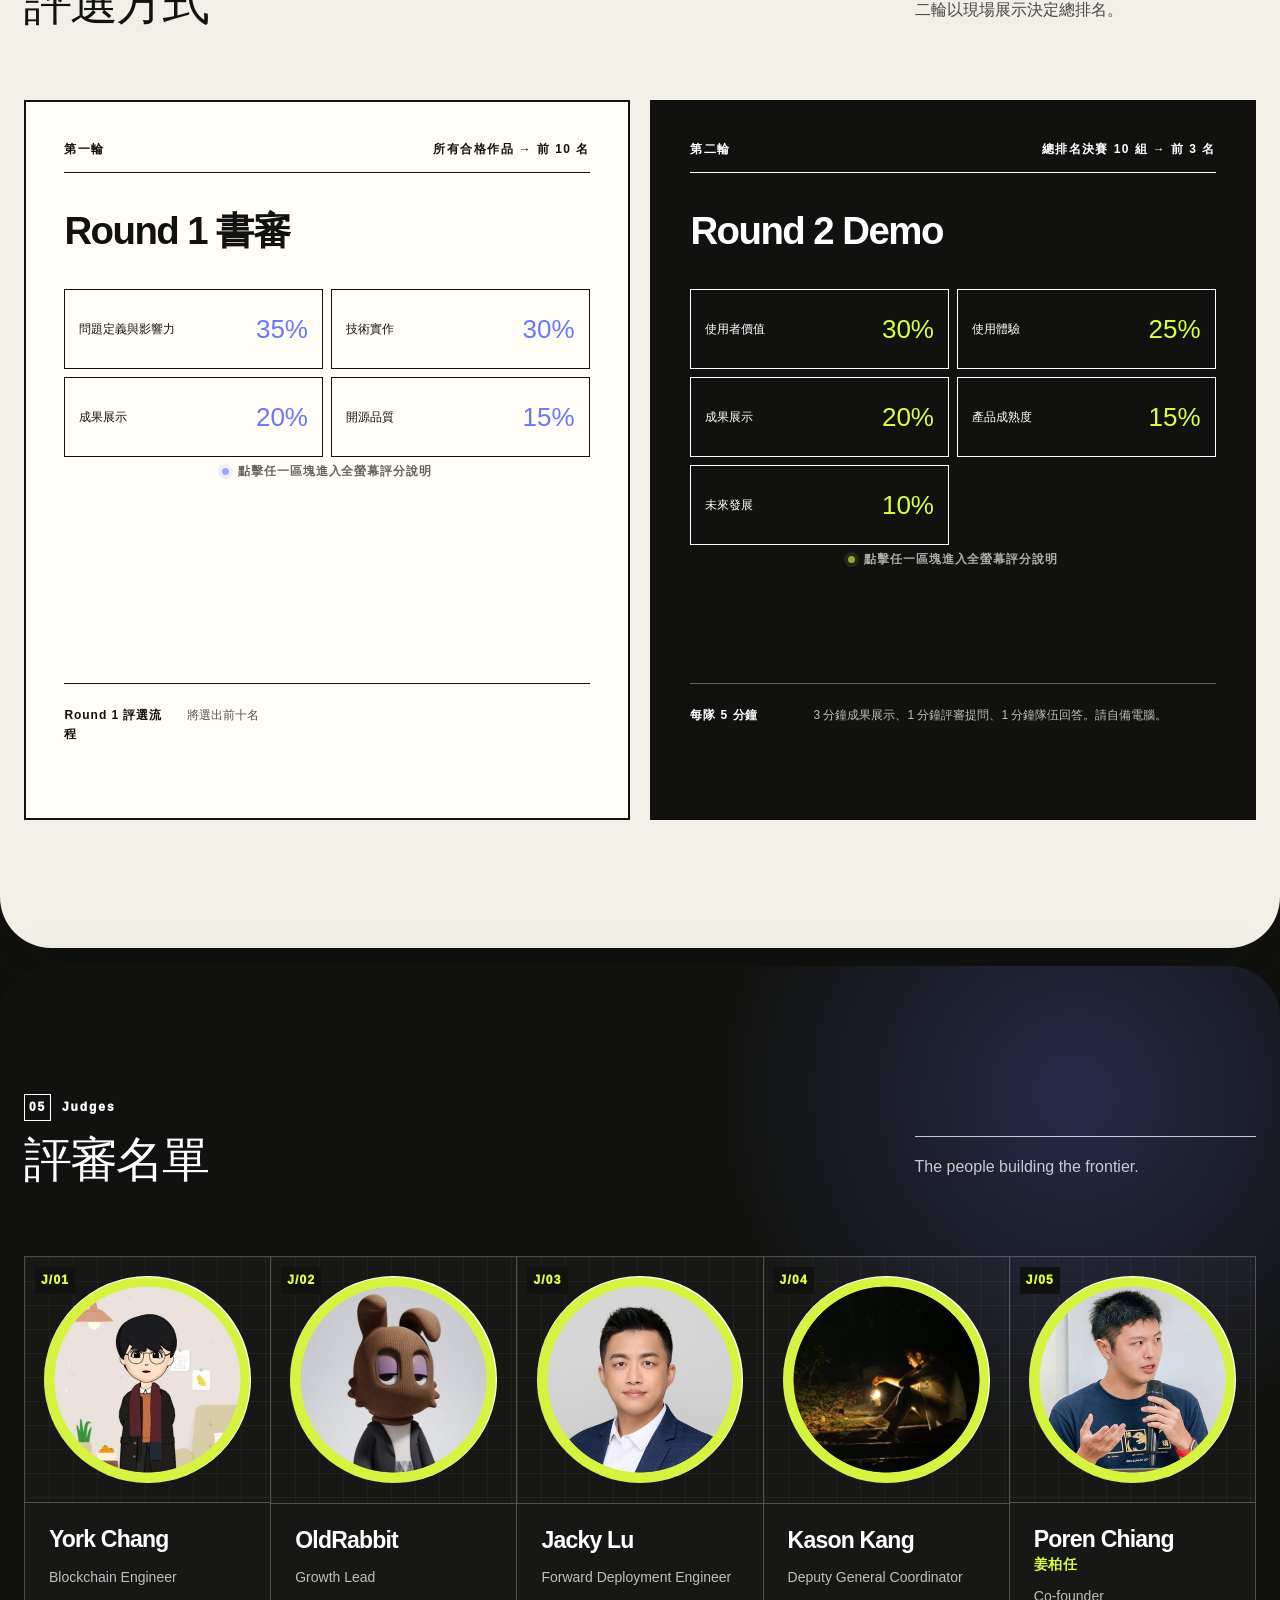
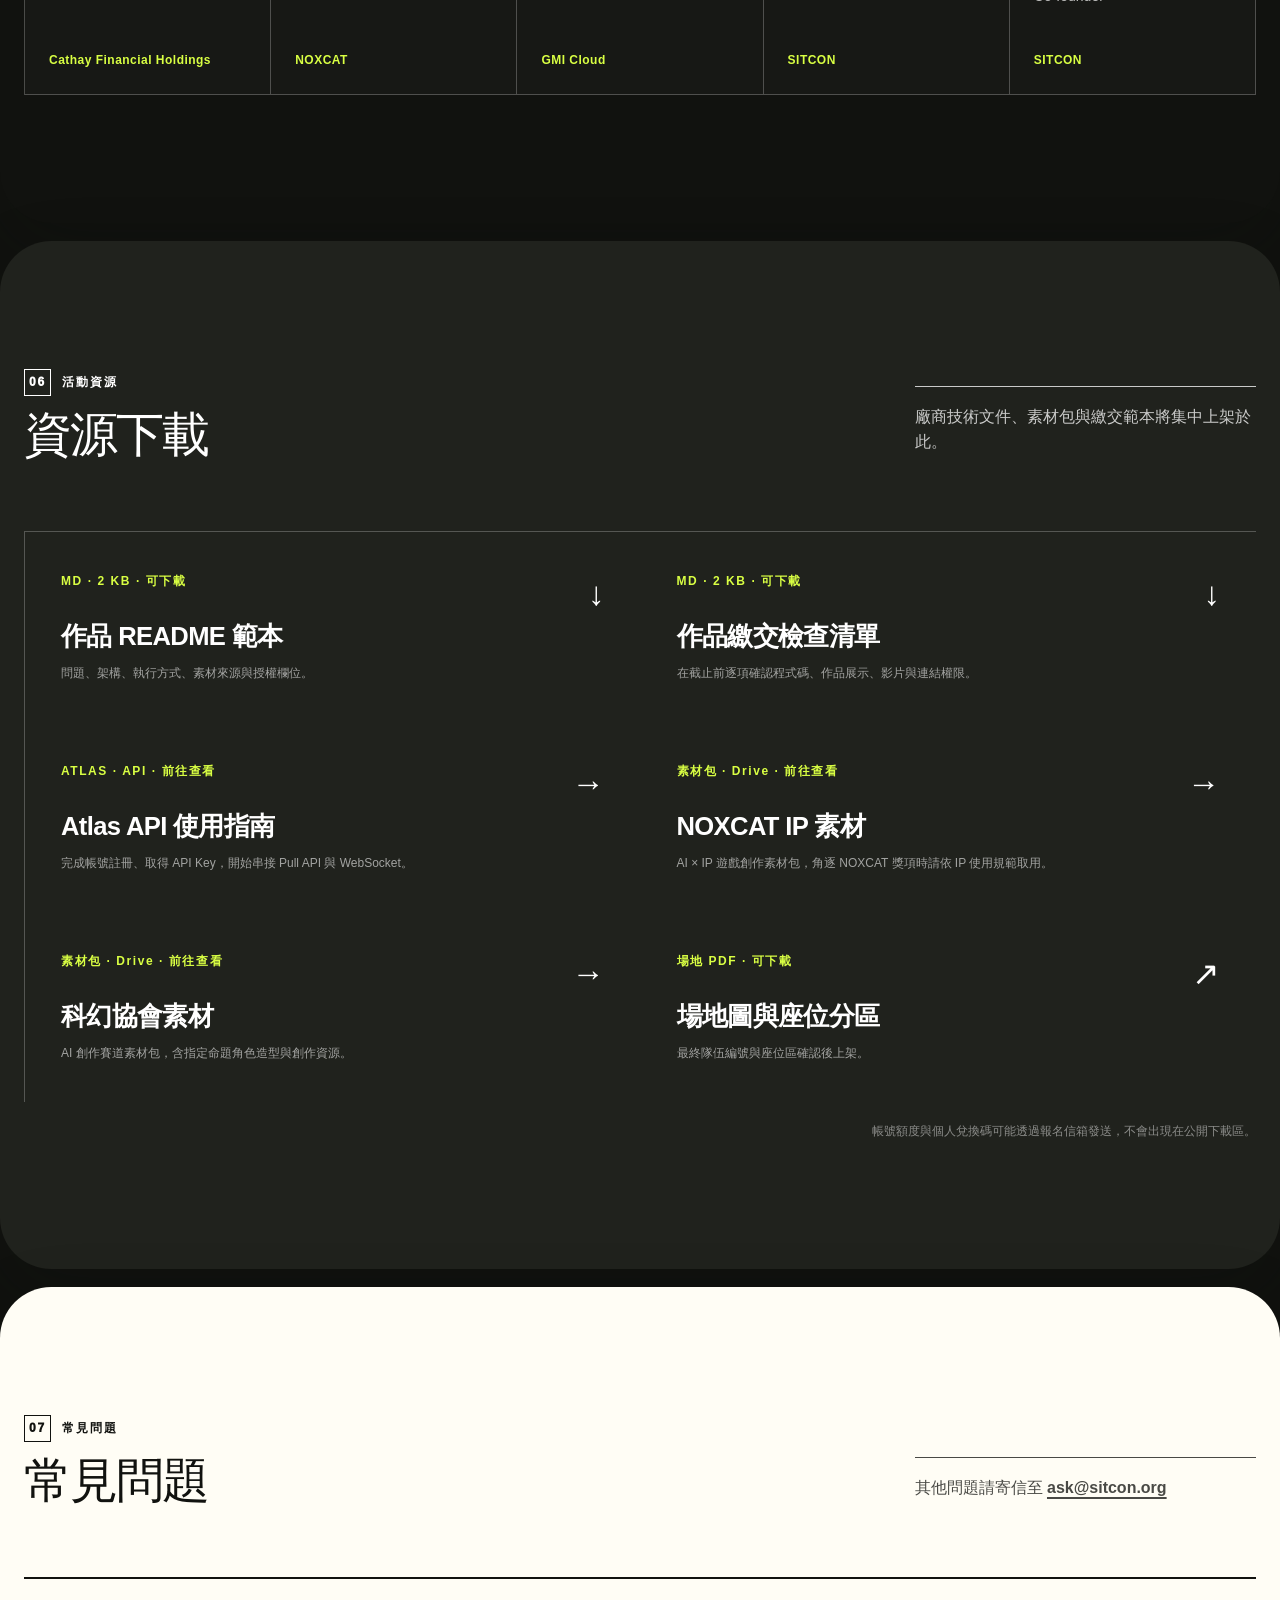
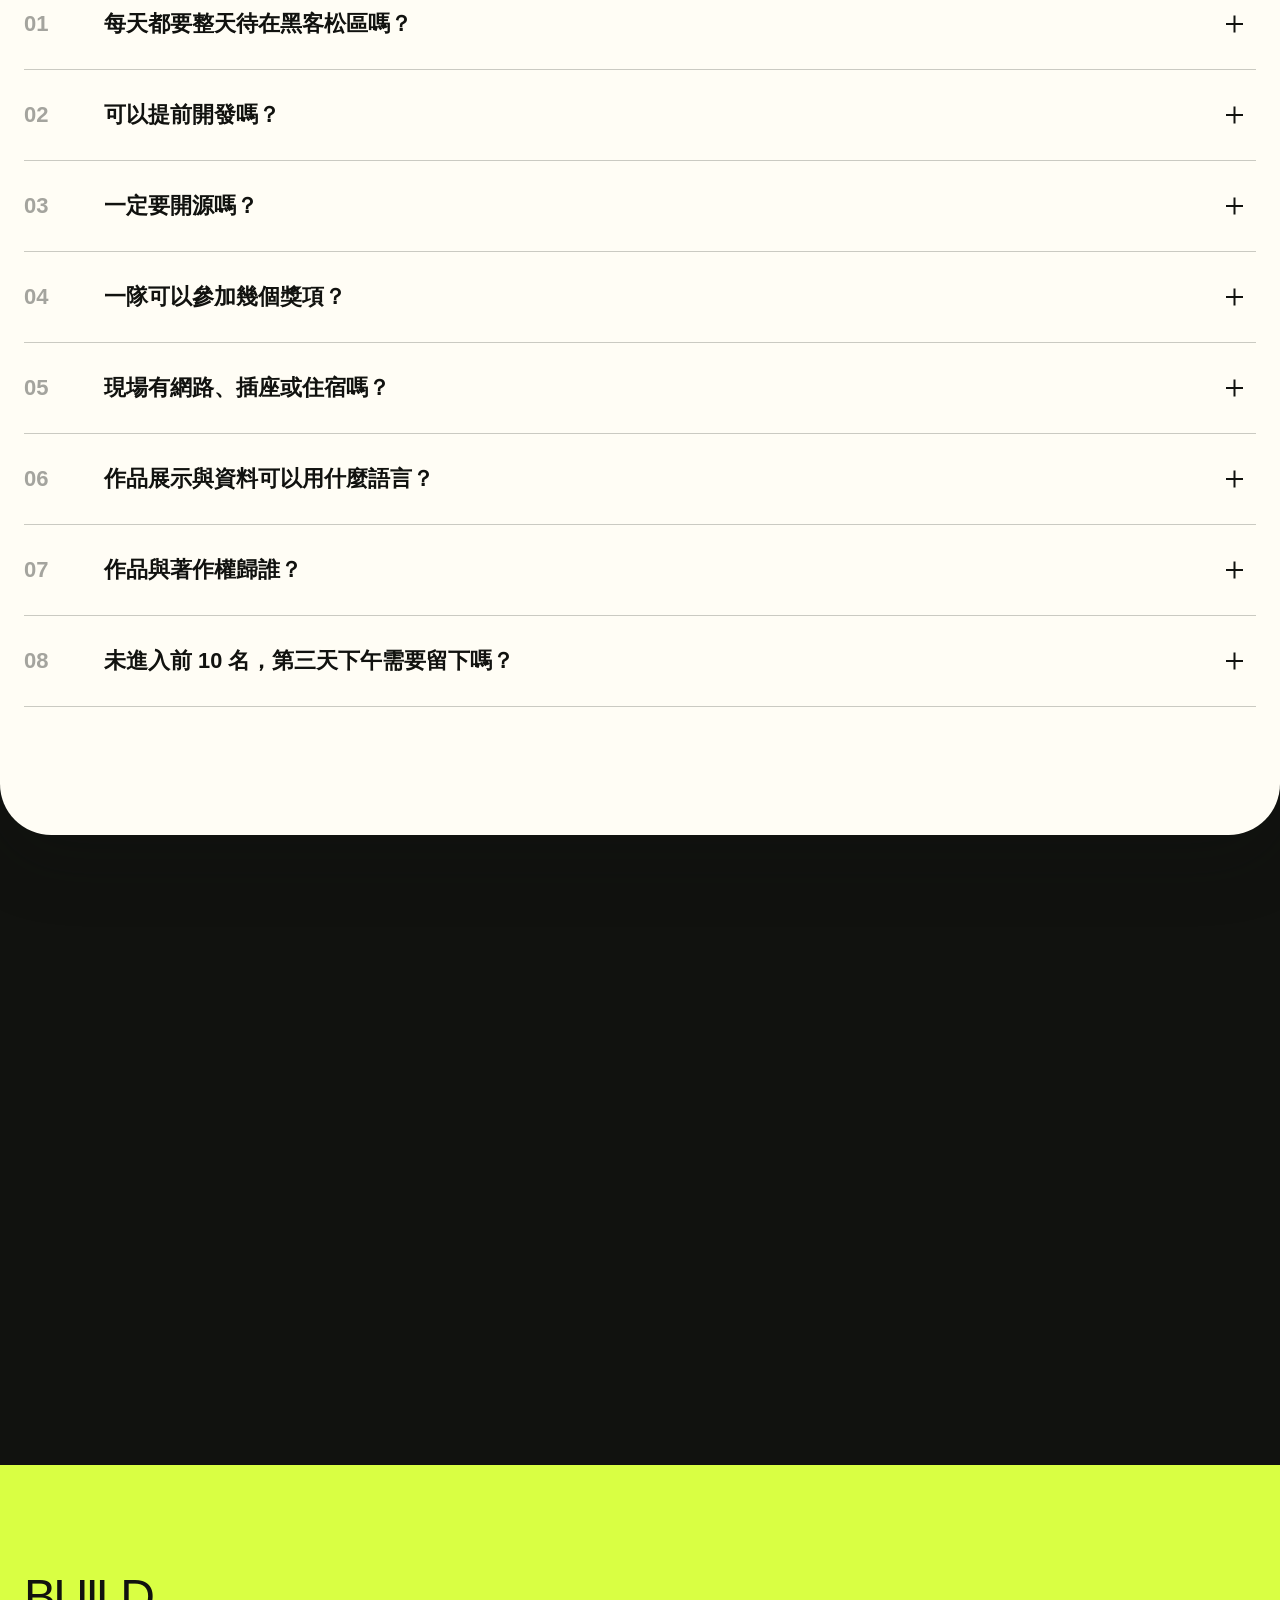
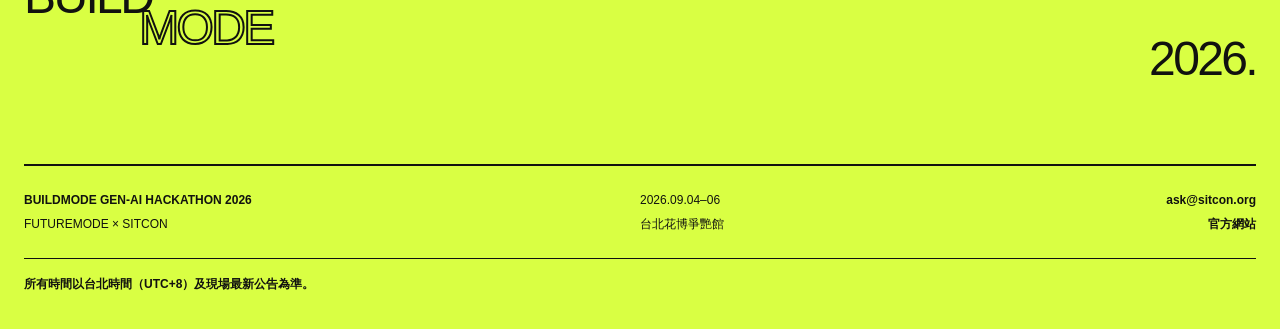
==== commit ffb62c51: "replace submission forms with feedback form" ====
--- a/index.html
+++ b/index.html
@@ -130,32 +130,18 @@
           <h2 id="actions-title">重要表單</h2>
         </div>
           <p>
-            作品繳交表單將集中於此；請依各表單的開放與截止時間完成填寫。
+            感謝參與 BUILDMODE 2026，歡迎分享活動心得與建議，協助我們持續改善未來活動。
           </p>
         </div>
-        <div class="action-deadline" role="status" aria-live="polite">
-          <span>FINAL SUBMISSION DEADLINE</span>
-          <strong>9/6 10:00</strong>
-          <time id="submission-deadline-countdown" datetime="2026-09-06T10:00:00+08:00">最後繳交：9/6 10:00</time>
-        </div>
         <div class="action-grid">
-          <a id="submission-action" class="action-card action-card--orange is-live" href="https://forms.gle/dRoB2Ejkr9wGXrJP8" target="_blank" rel="noreferrer">
+          <a id="feedback-action" class="action-card action-card--orange is-live" href="https://forms.gle/hYhq35nMYh3jTZ9E6" target="_blank" rel="noreferrer">
             <span class="action-no">A/01</span>
             <span class="action-main">
-              <small>表單 01</small>
-              <strong>作品繳交</strong>
-              <em data-action-state>表單已開放 · 立即繳交</em>
+              <small>活動回饋</small>
+              <strong>會後心得建議</strong>
+              <em data-action-state>表單已開放 · 立即填寫</em>
             </span>
-            <span class="action-meta">截止 9/6 10:00 · 請預留權限檢查時間</span>
-          </a>
-          <a id="track4-submission-action" class="action-card action-card--orange is-live" href="https://forms.gle/P6ZwFhU8KynDuQSb7" target="_blank" rel="noreferrer">
-            <span class="action-no">A/02</span>
-            <span class="action-main">
-              <small>表單 02 · TRACK 04</small>
-              <strong>科幻賽道作品繳交</strong>
-              <em data-action-state>表單已開放 · 立即繳交</em>
-            </span>
-            <span class="action-meta">AI × Creative Technology · 請依指定作品規格完成繳交</span>
+            <span class="action-meta">你的意見將協助我們規劃更好的活動體驗</span>
           </a>
         </div>
       </section>
--- a/styles.css
+++ b/styles.css
@@ -707,7 +707,7 @@
   top: 35px;
   right: -40px;
   color: rgba(17, 18, 15, 0.05);
-  content: "9/5";
+  content: "POST";
   font-family: var(--font-display);
   font-size: 48px;
   line-height: 1;
@@ -741,40 +741,8 @@
 
 .action-grid {
   display: grid;
-  grid-template-columns: repeat(2, minmax(0, 1fr));
+  grid-template-columns: minmax(0, 1fr);
   gap: clamp(16px, 2vw, 28px);
-}
-
-.action-deadline {
-  display: flex;
-  flex-wrap: wrap;
-  gap: 8px 18px;
-  align-items: baseline;
-  margin: -24px 0 42px;
-  padding: 15px 18px;
-  border: 2px solid var(--ink);
-  background: var(--ink);
-  color: var(--acid);
-  box-shadow: 7px 7px 0 var(--acid);
-}
-
-.action-deadline span {
-  font-size: 11px;
-  font-weight: 950;
-  letter-spacing: 0.12em;
-}
-
-.action-deadline strong,
-.action-deadline time {
-  font-family: var(--font-display);
-  font-size: clamp(20px, 2.3vw, 28px);
-  font-weight: 500;
-  line-height: 1;
-}
-
-.action-deadline time {
-  margin-left: auto;
-  color: #fff;
 }
 
 .action-card {
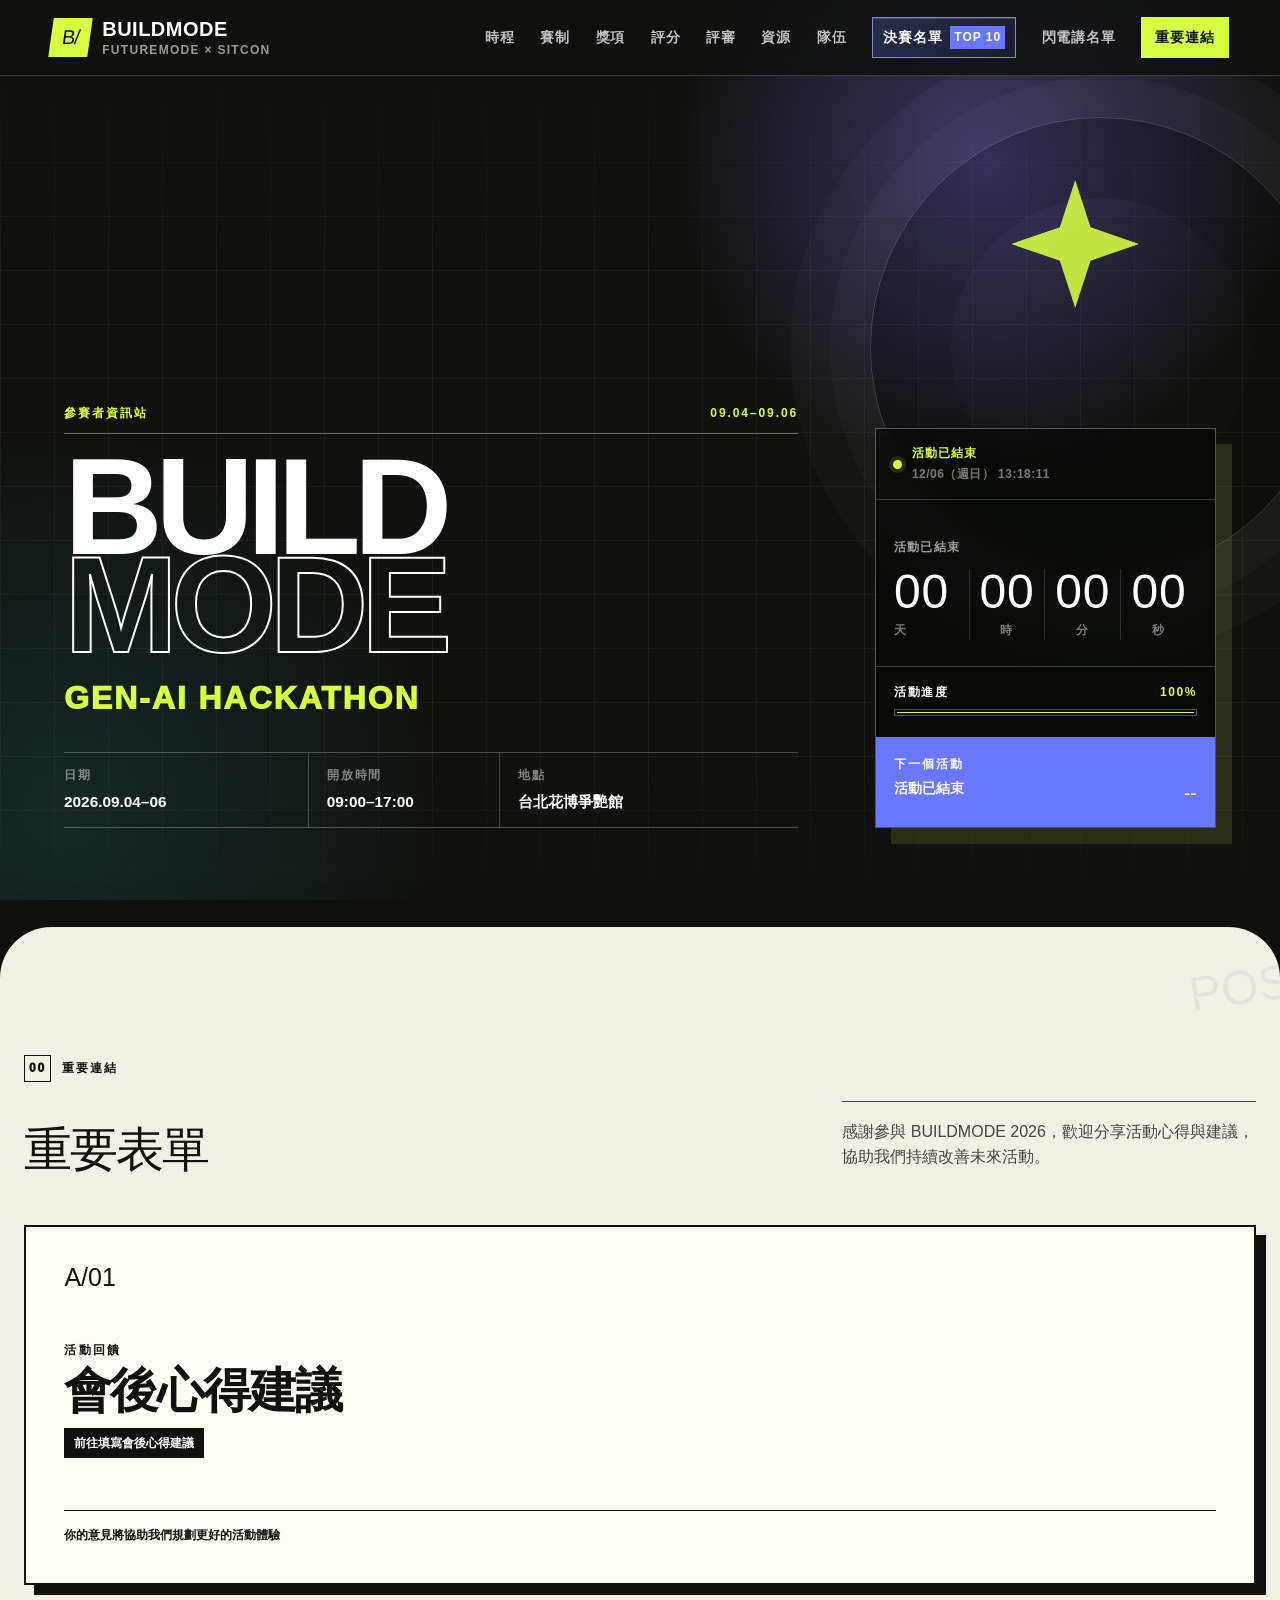
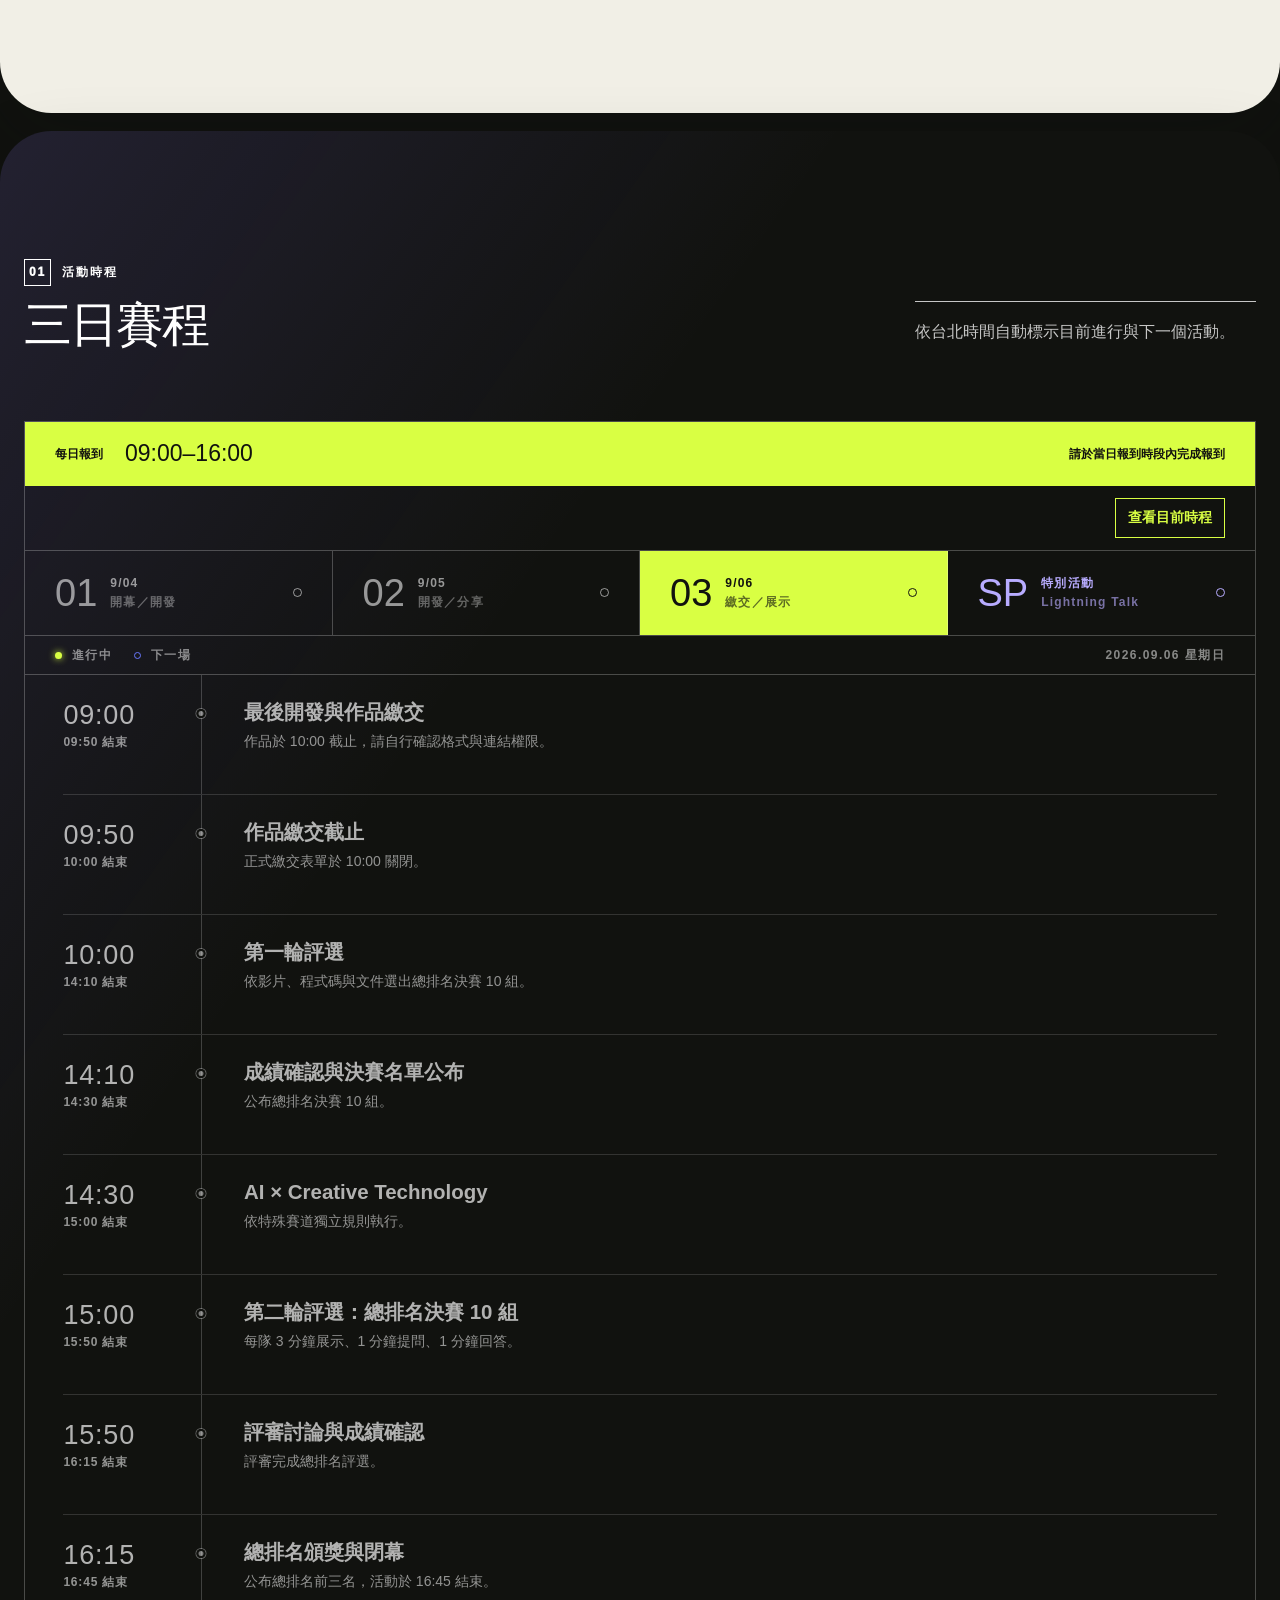
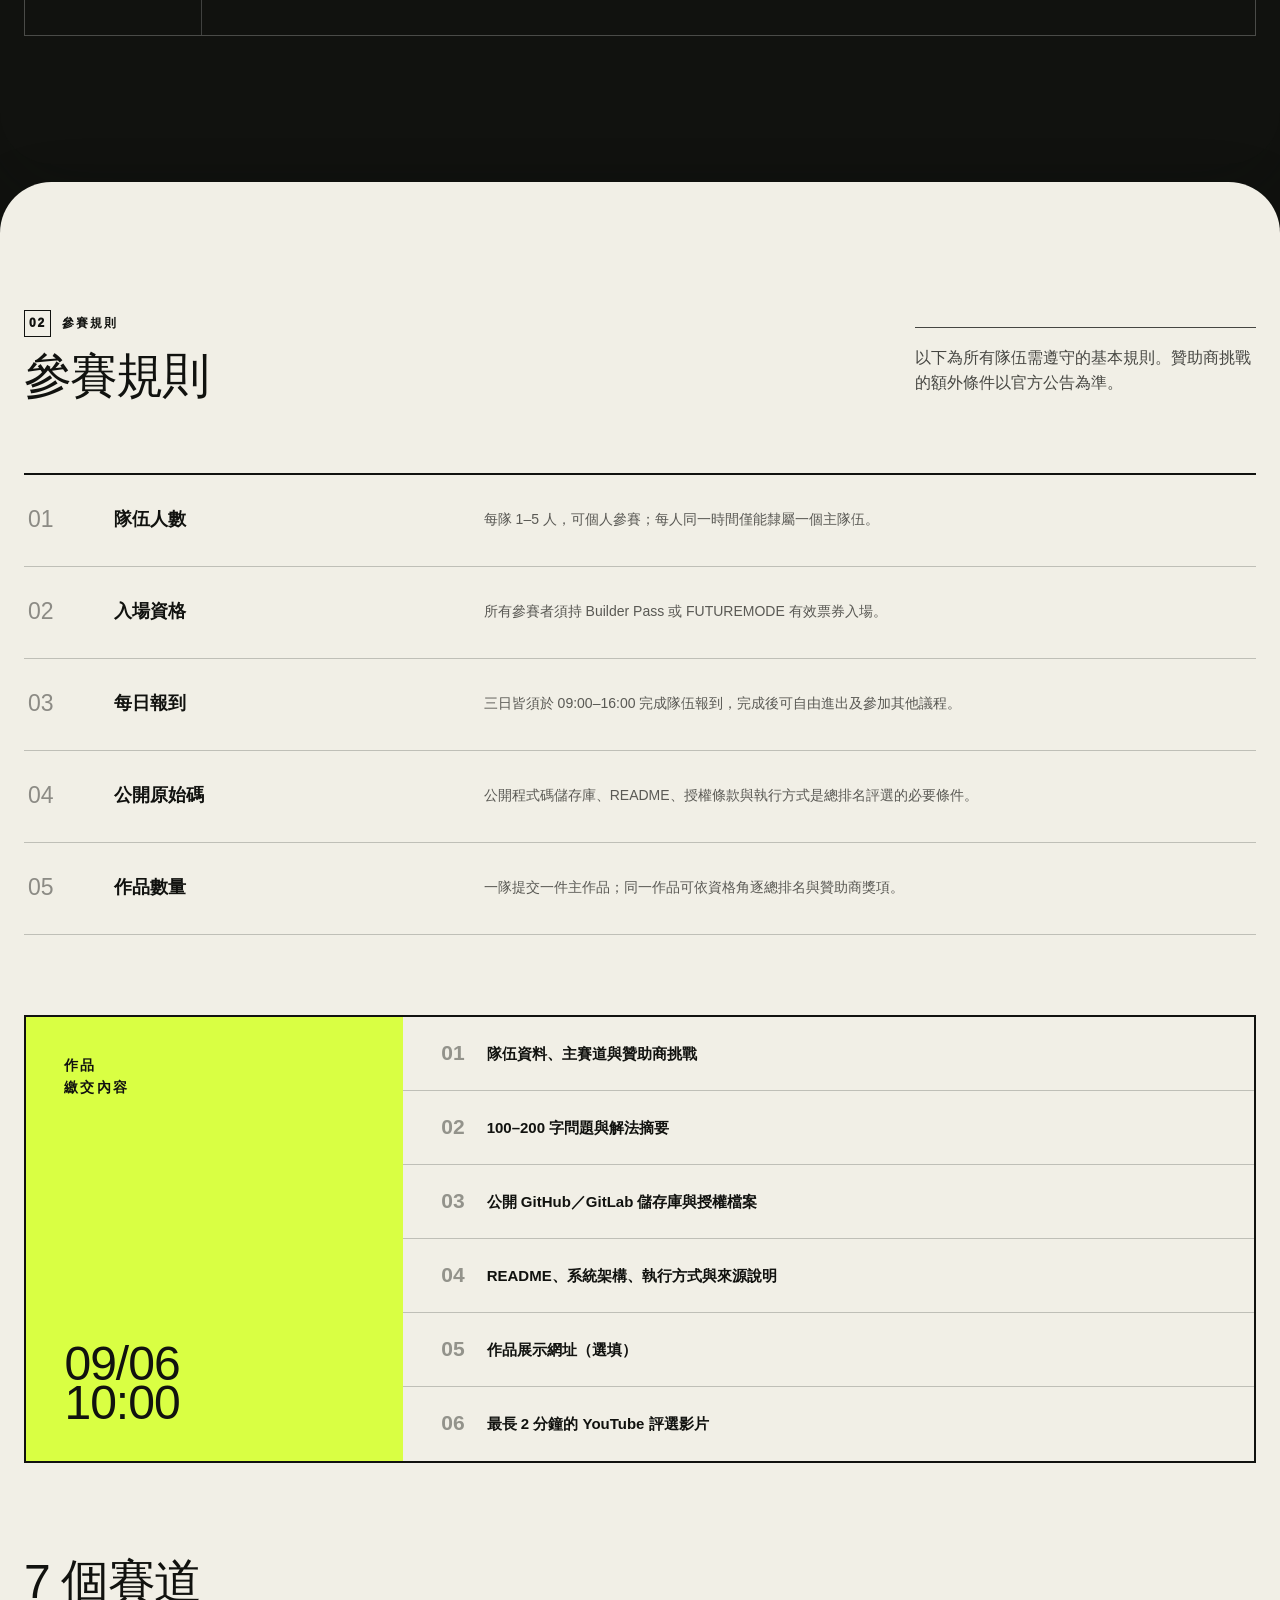
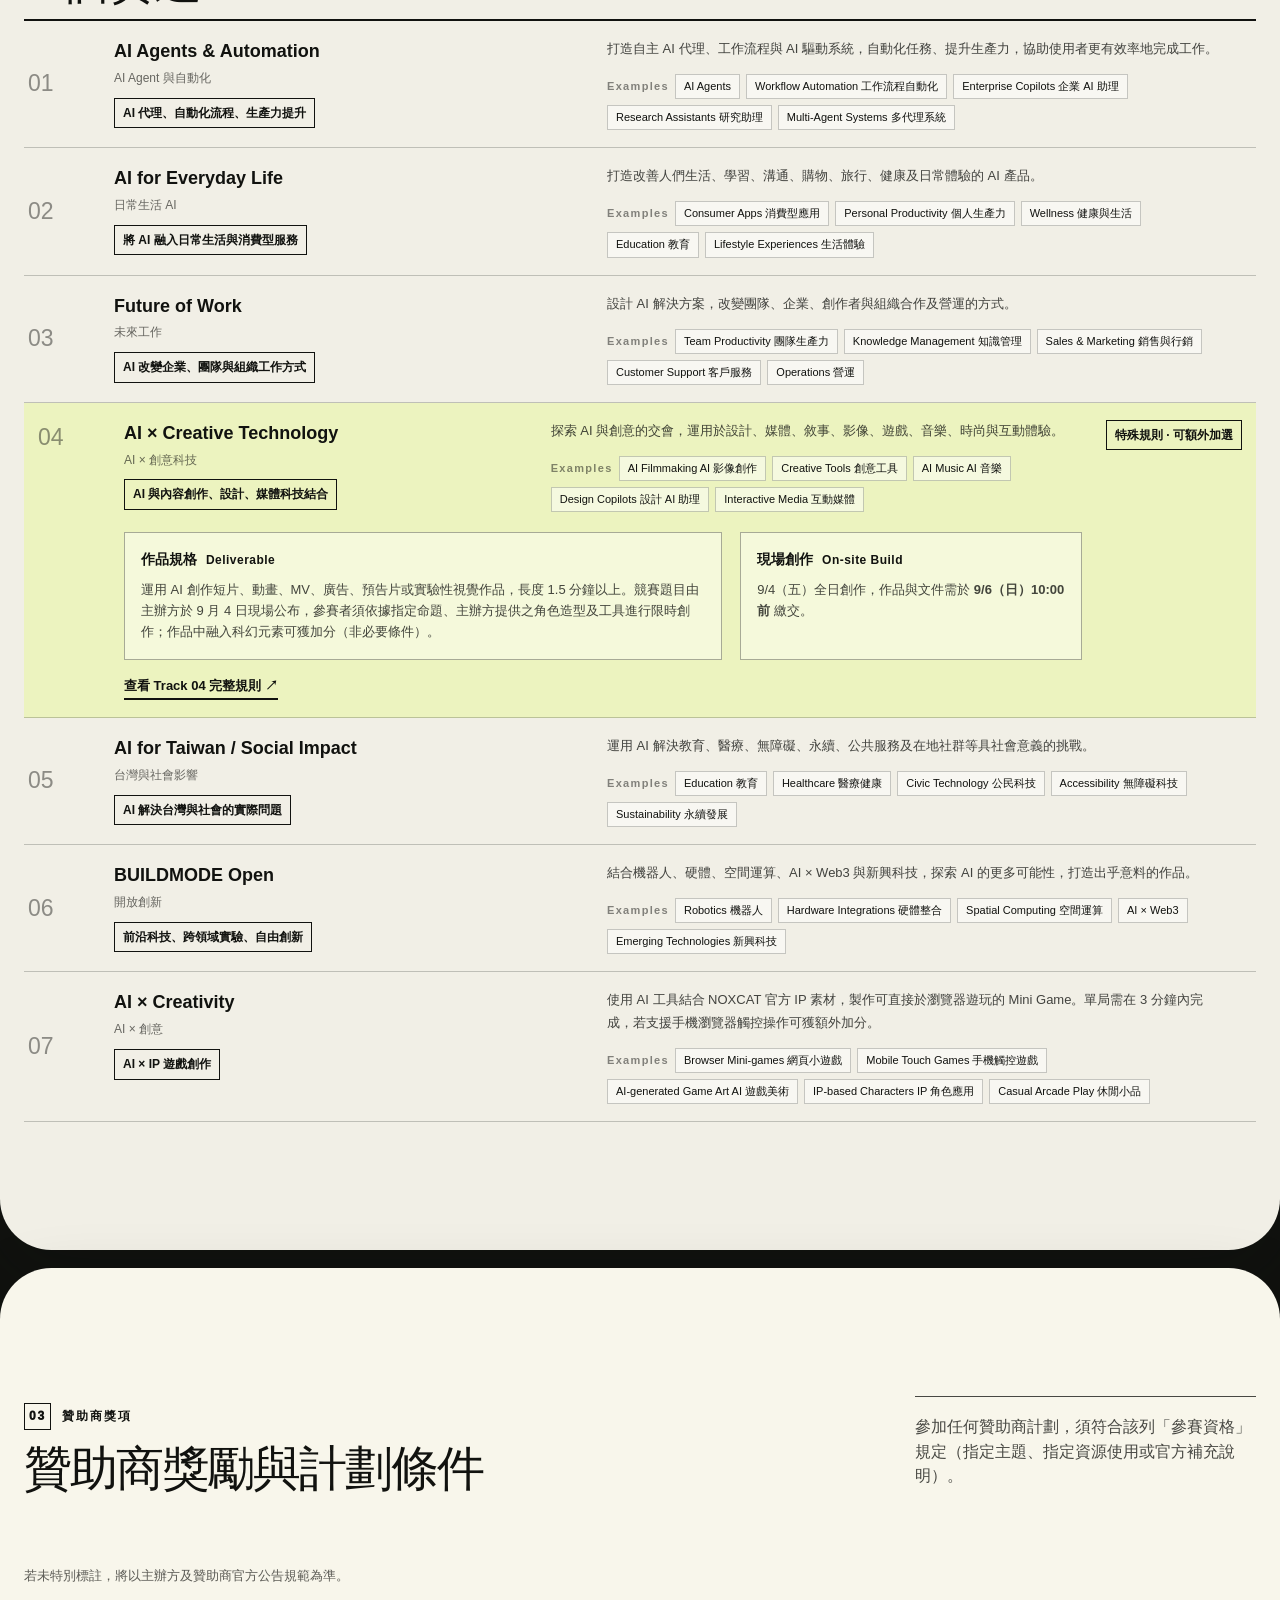
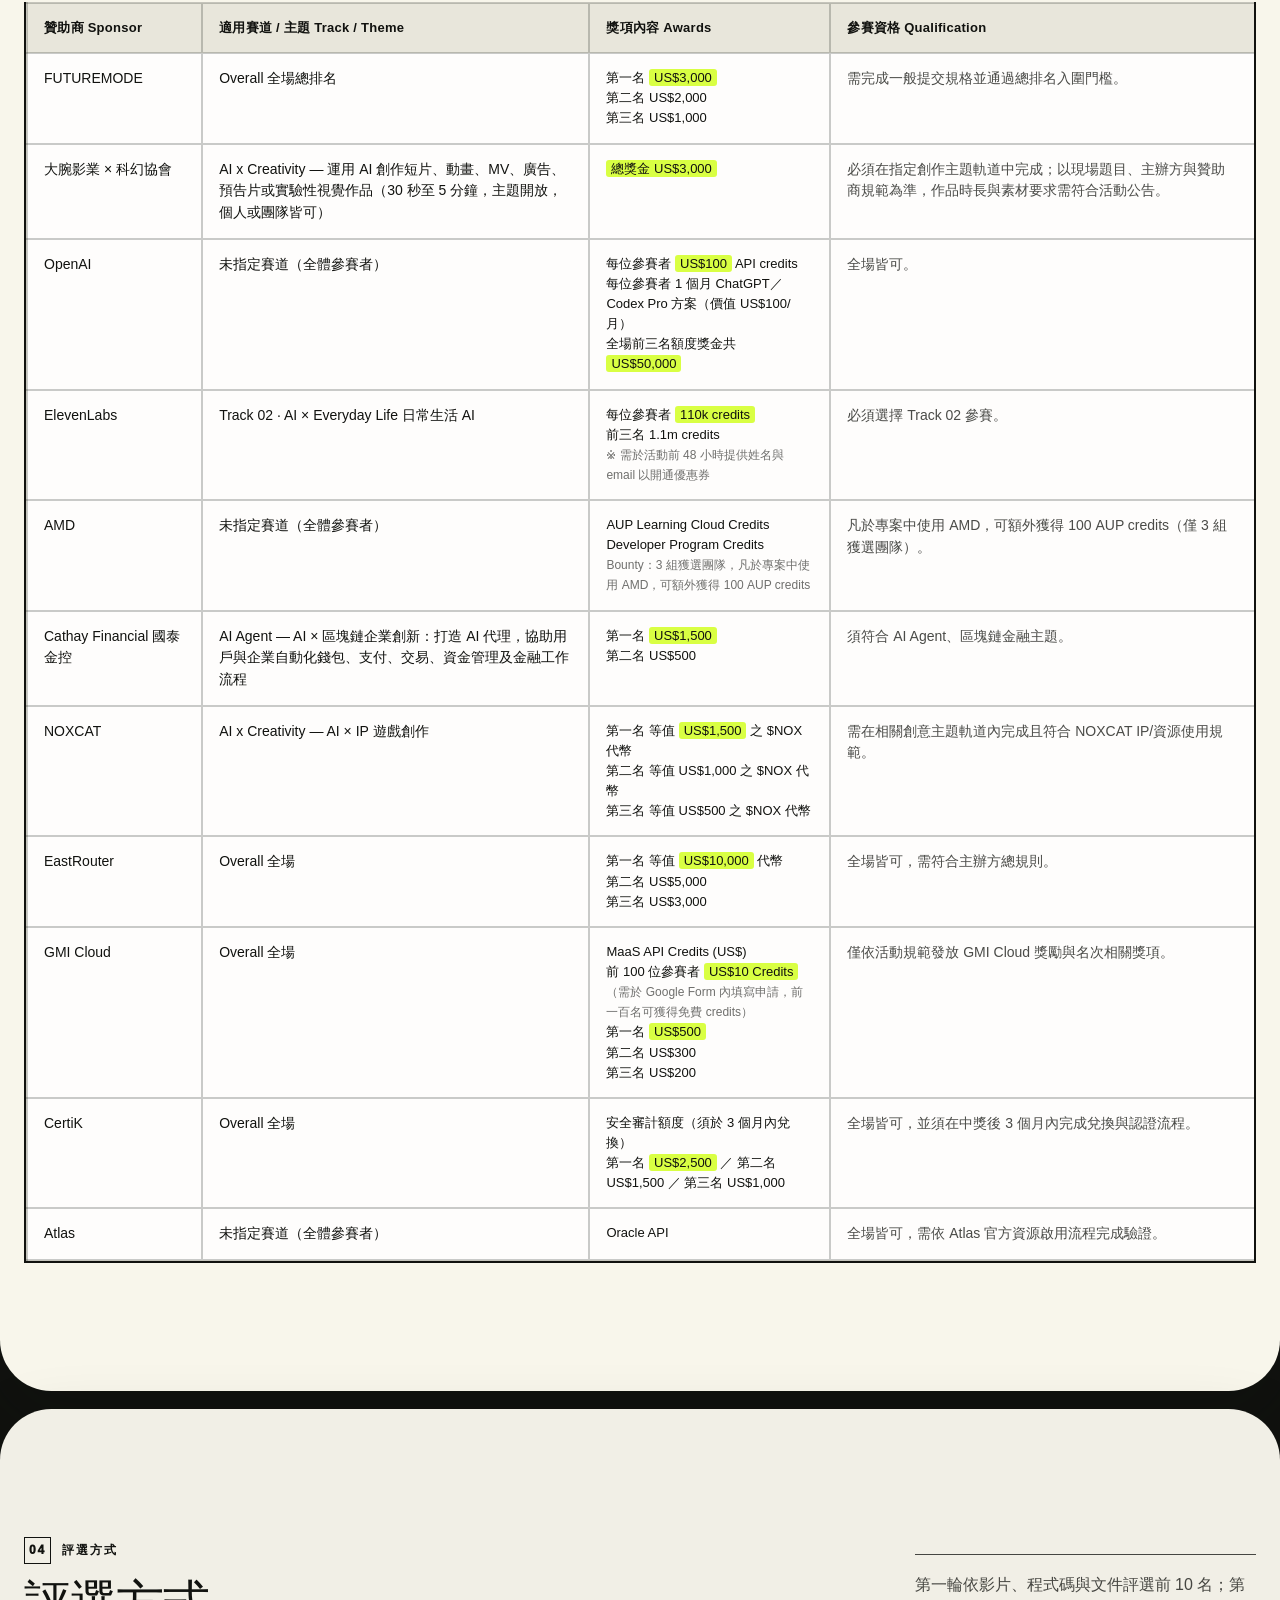
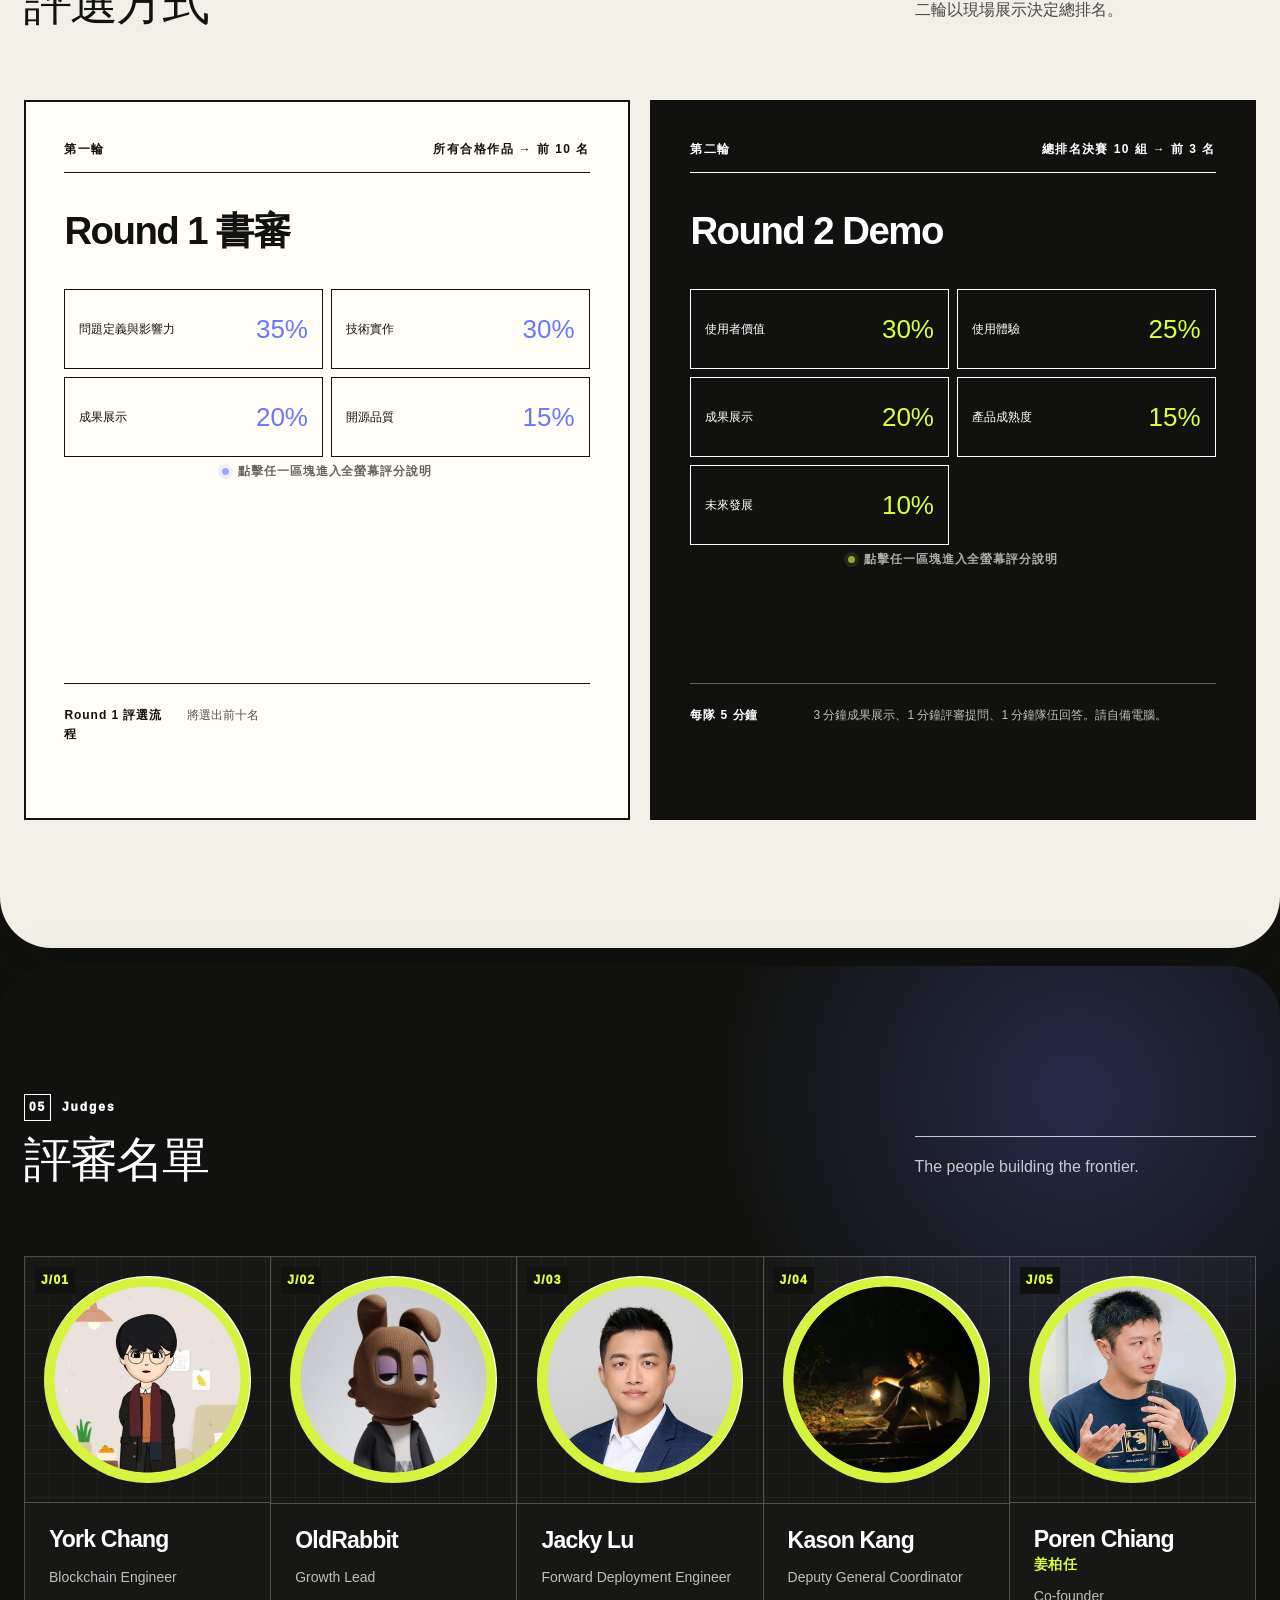
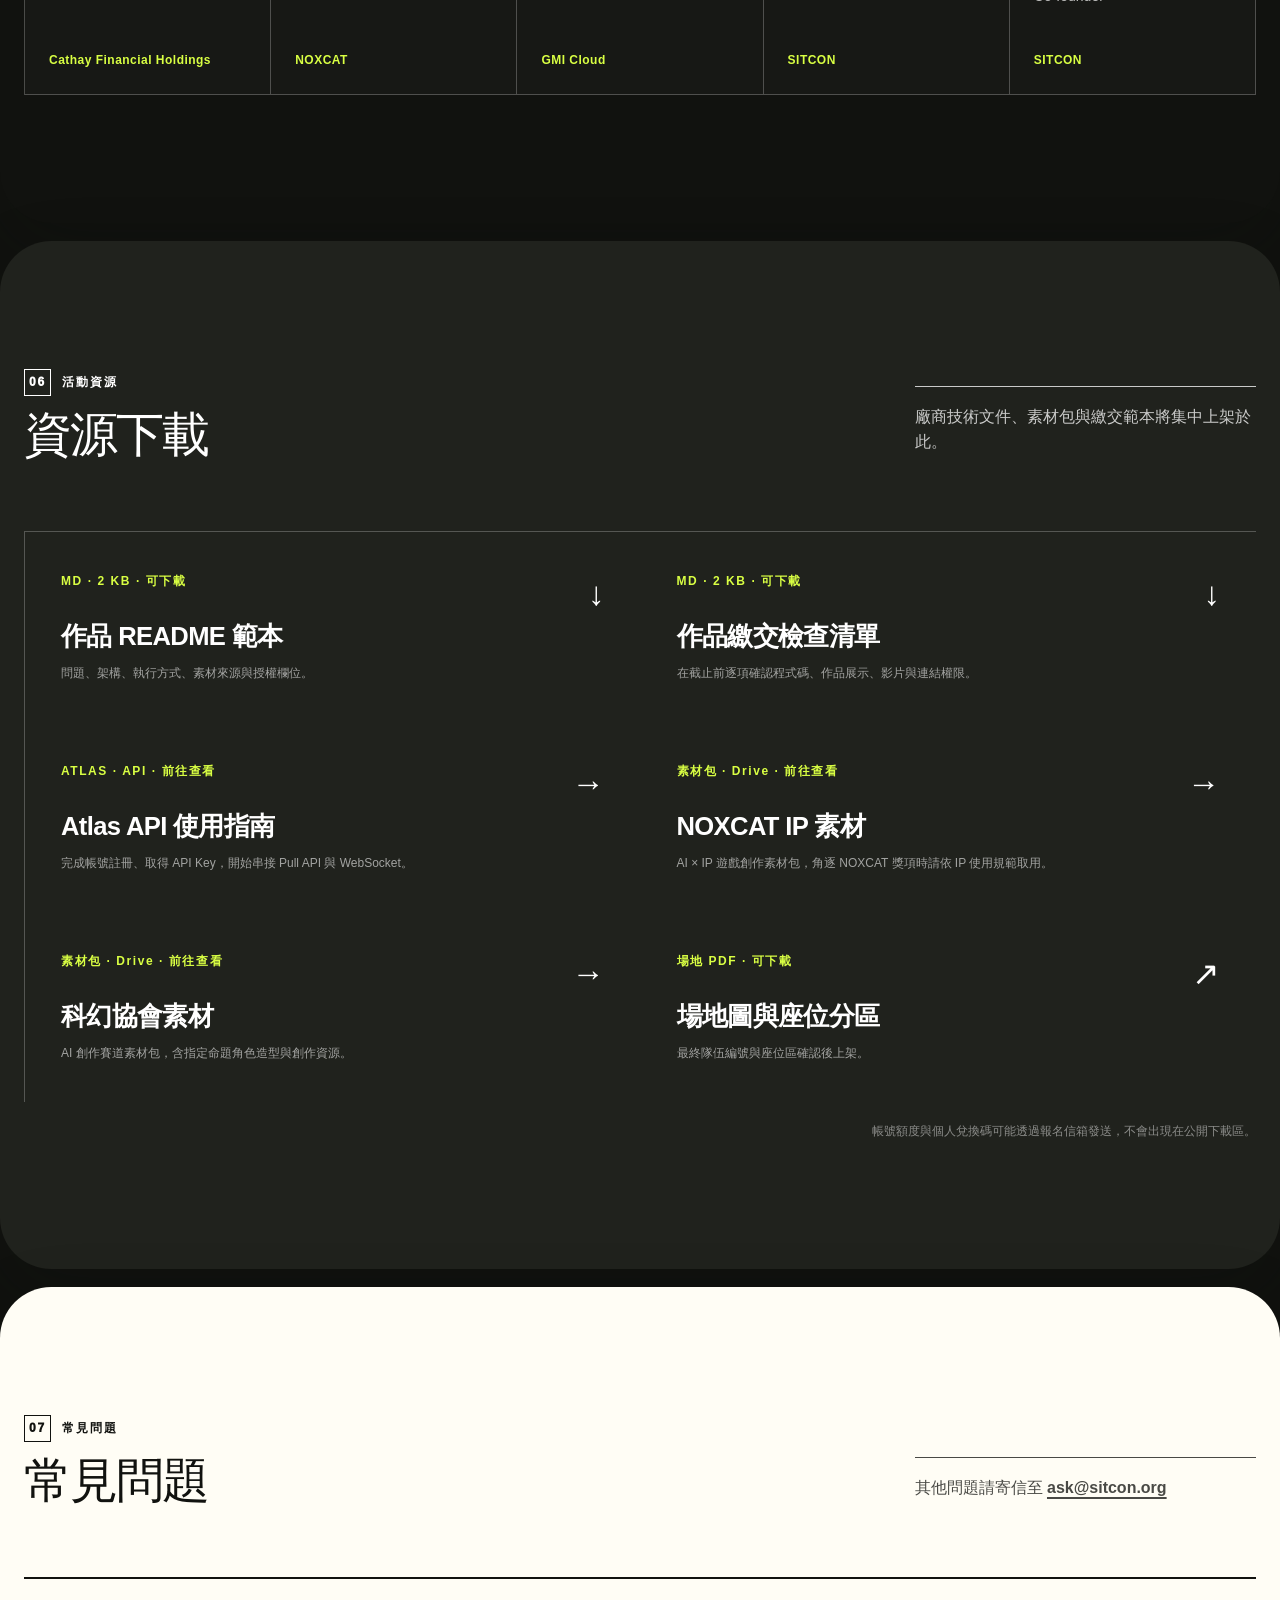
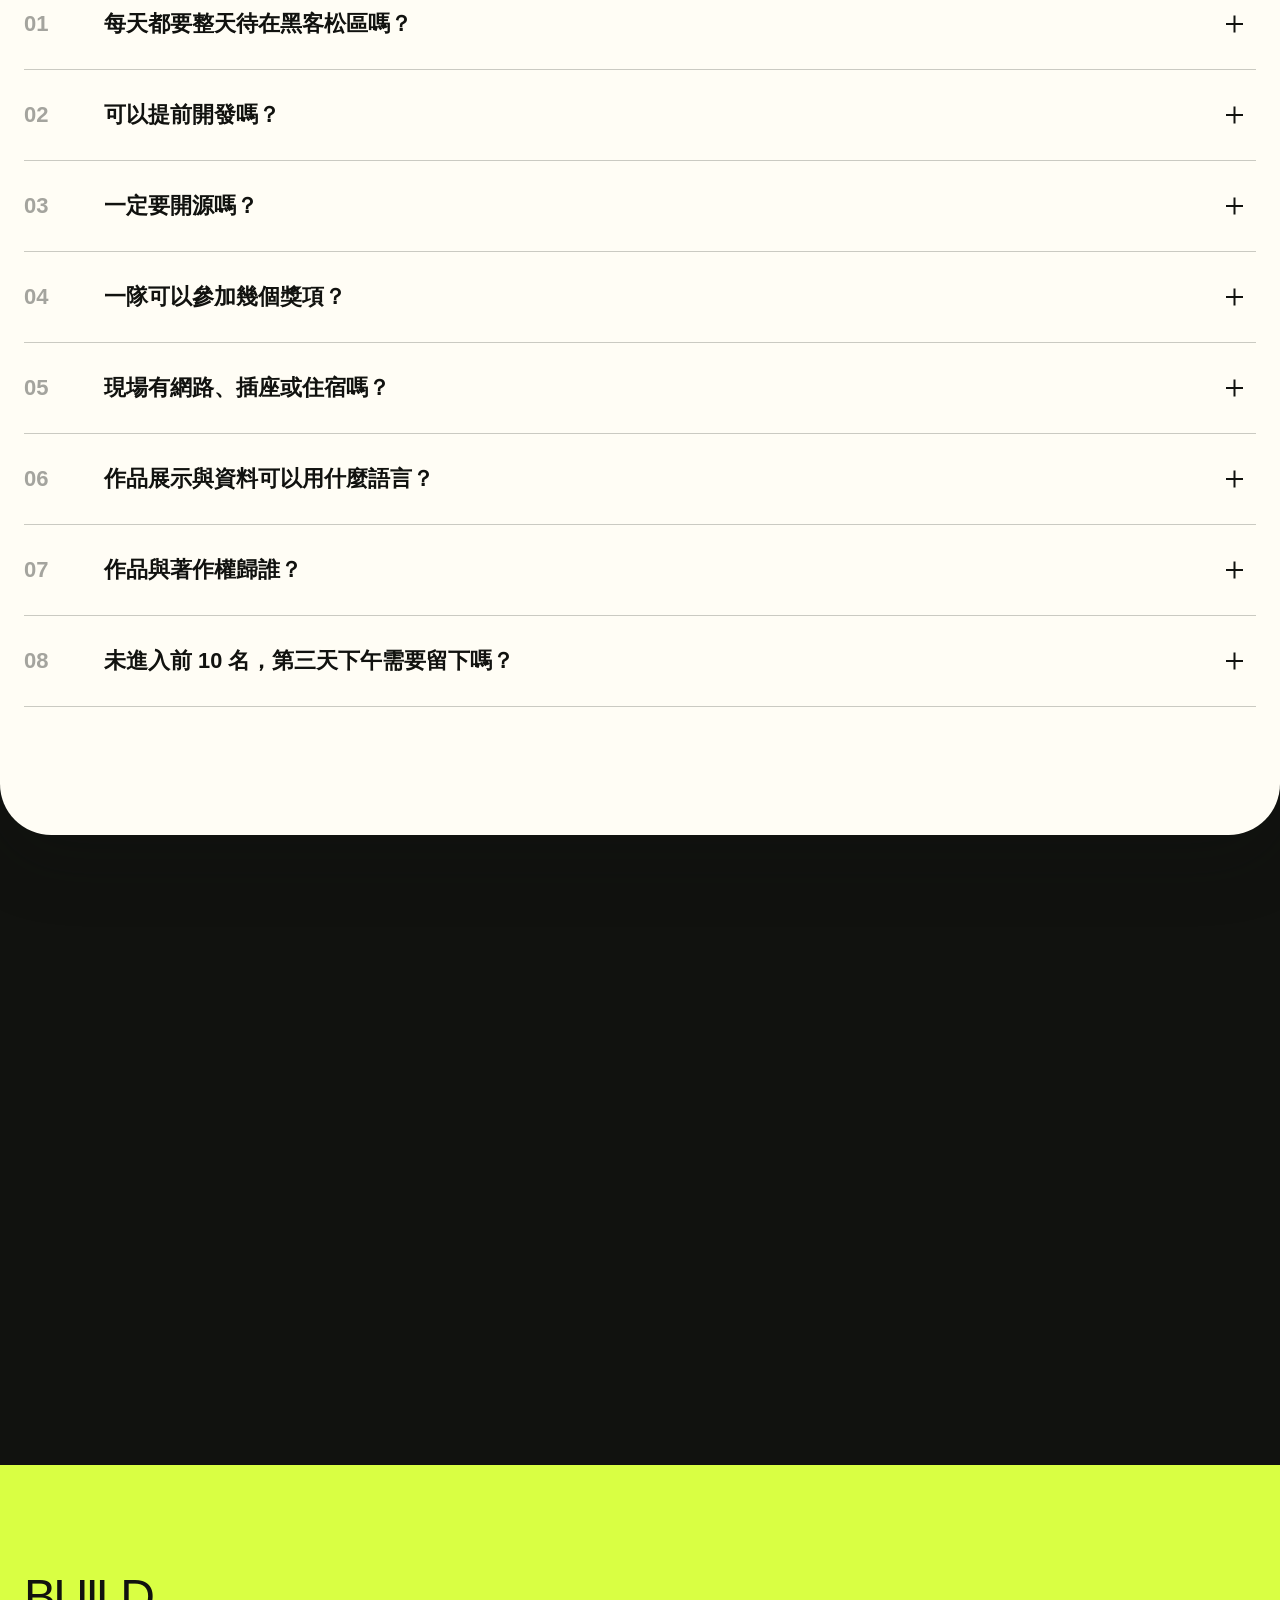
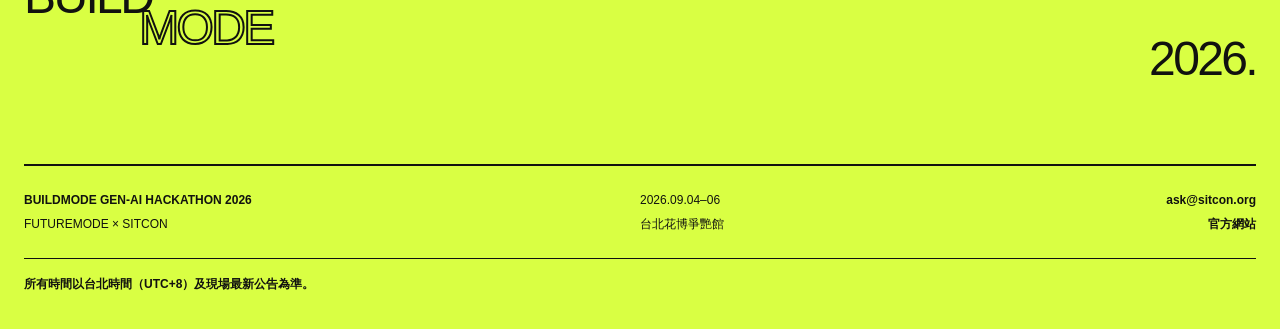
==== commit e2f31eff: "Add GTM to all 2026 site pages" ====
--- a/index.html
+++ b/index.html
@@ -2,6 +2,12 @@
 <html lang="zh-Hant">
   <head>
     <meta charset="UTF-8" />
+    <script async src="https://www.googletagmanager.com/gtm.js?id=GTM-NWJD4852"></script>
+    <script>
+      window.dataLayer = window.dataLayer || [];
+      function gtag(){dataLayer.push(arguments);}
+      gtag('js', new Date());
+    </script>
     <meta name="viewport" content="width=device-width, initial-scale=1.0" />
     <meta
       name="description"
